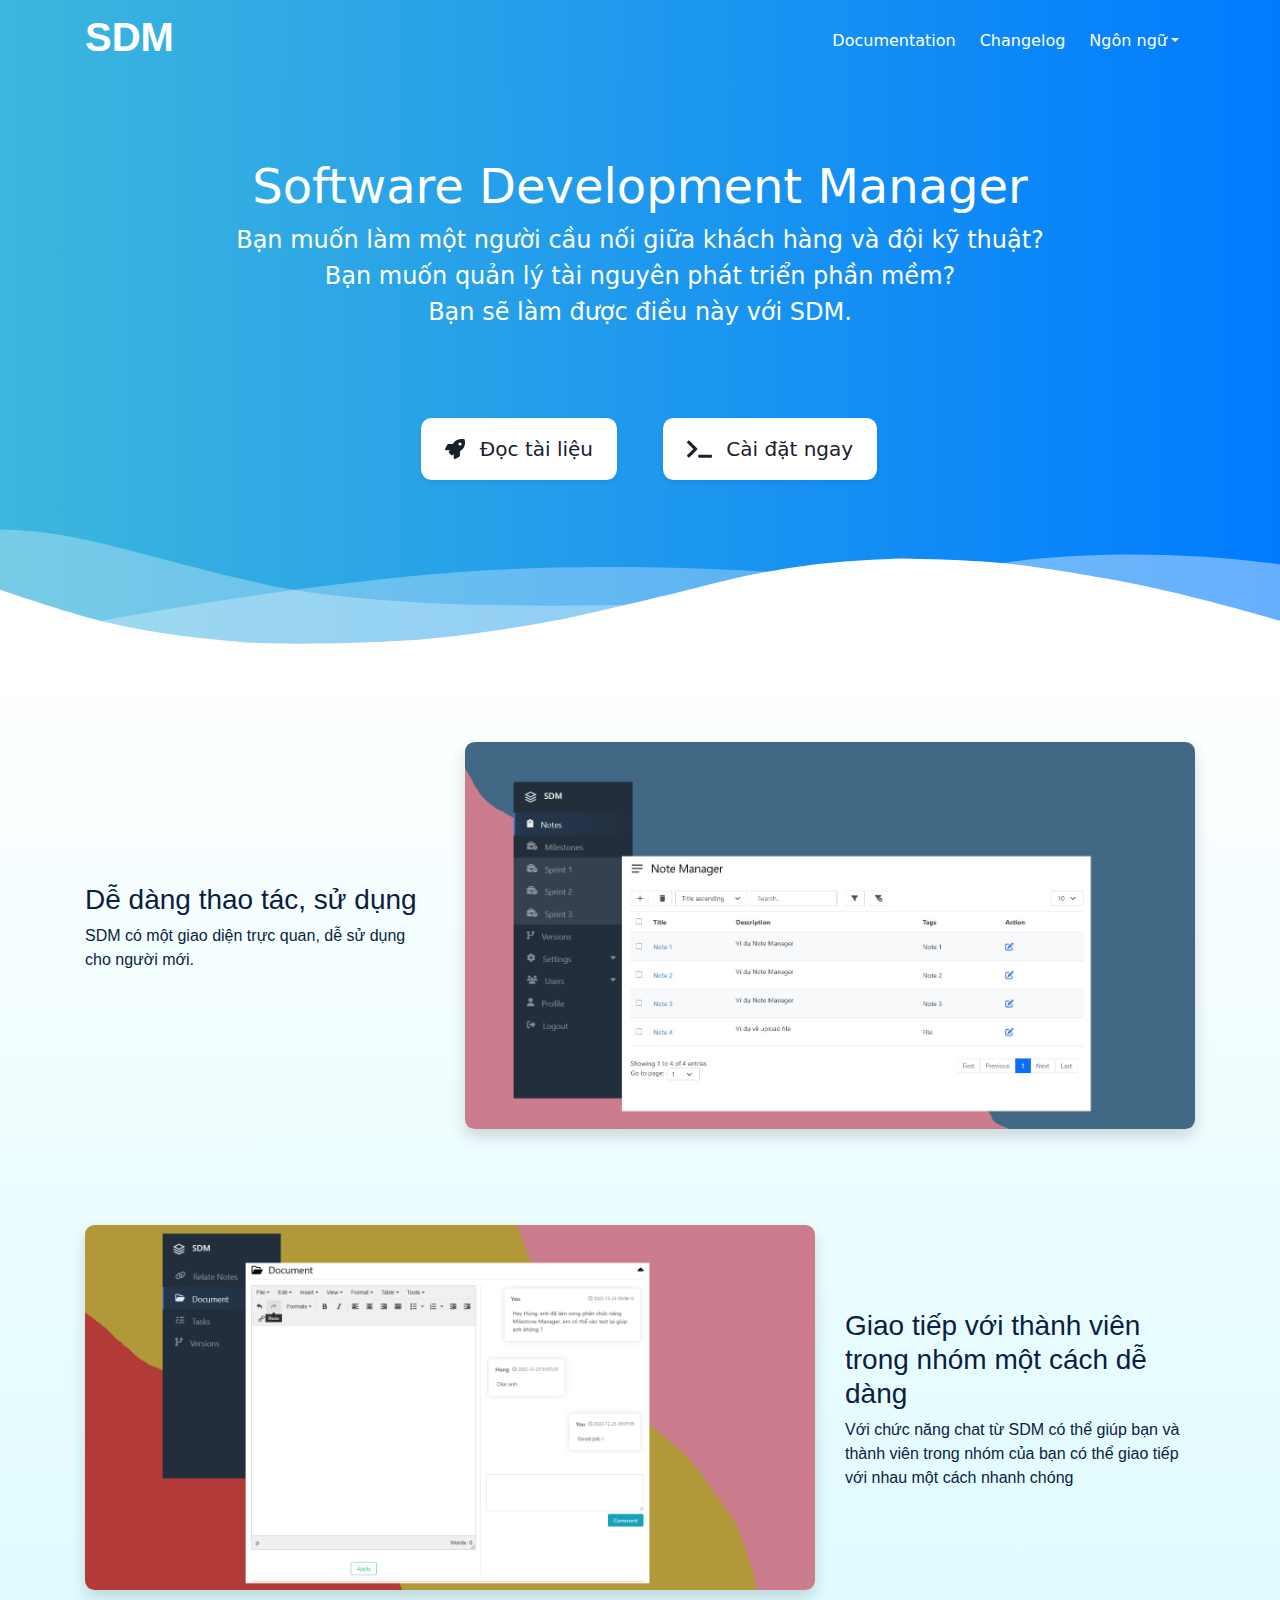
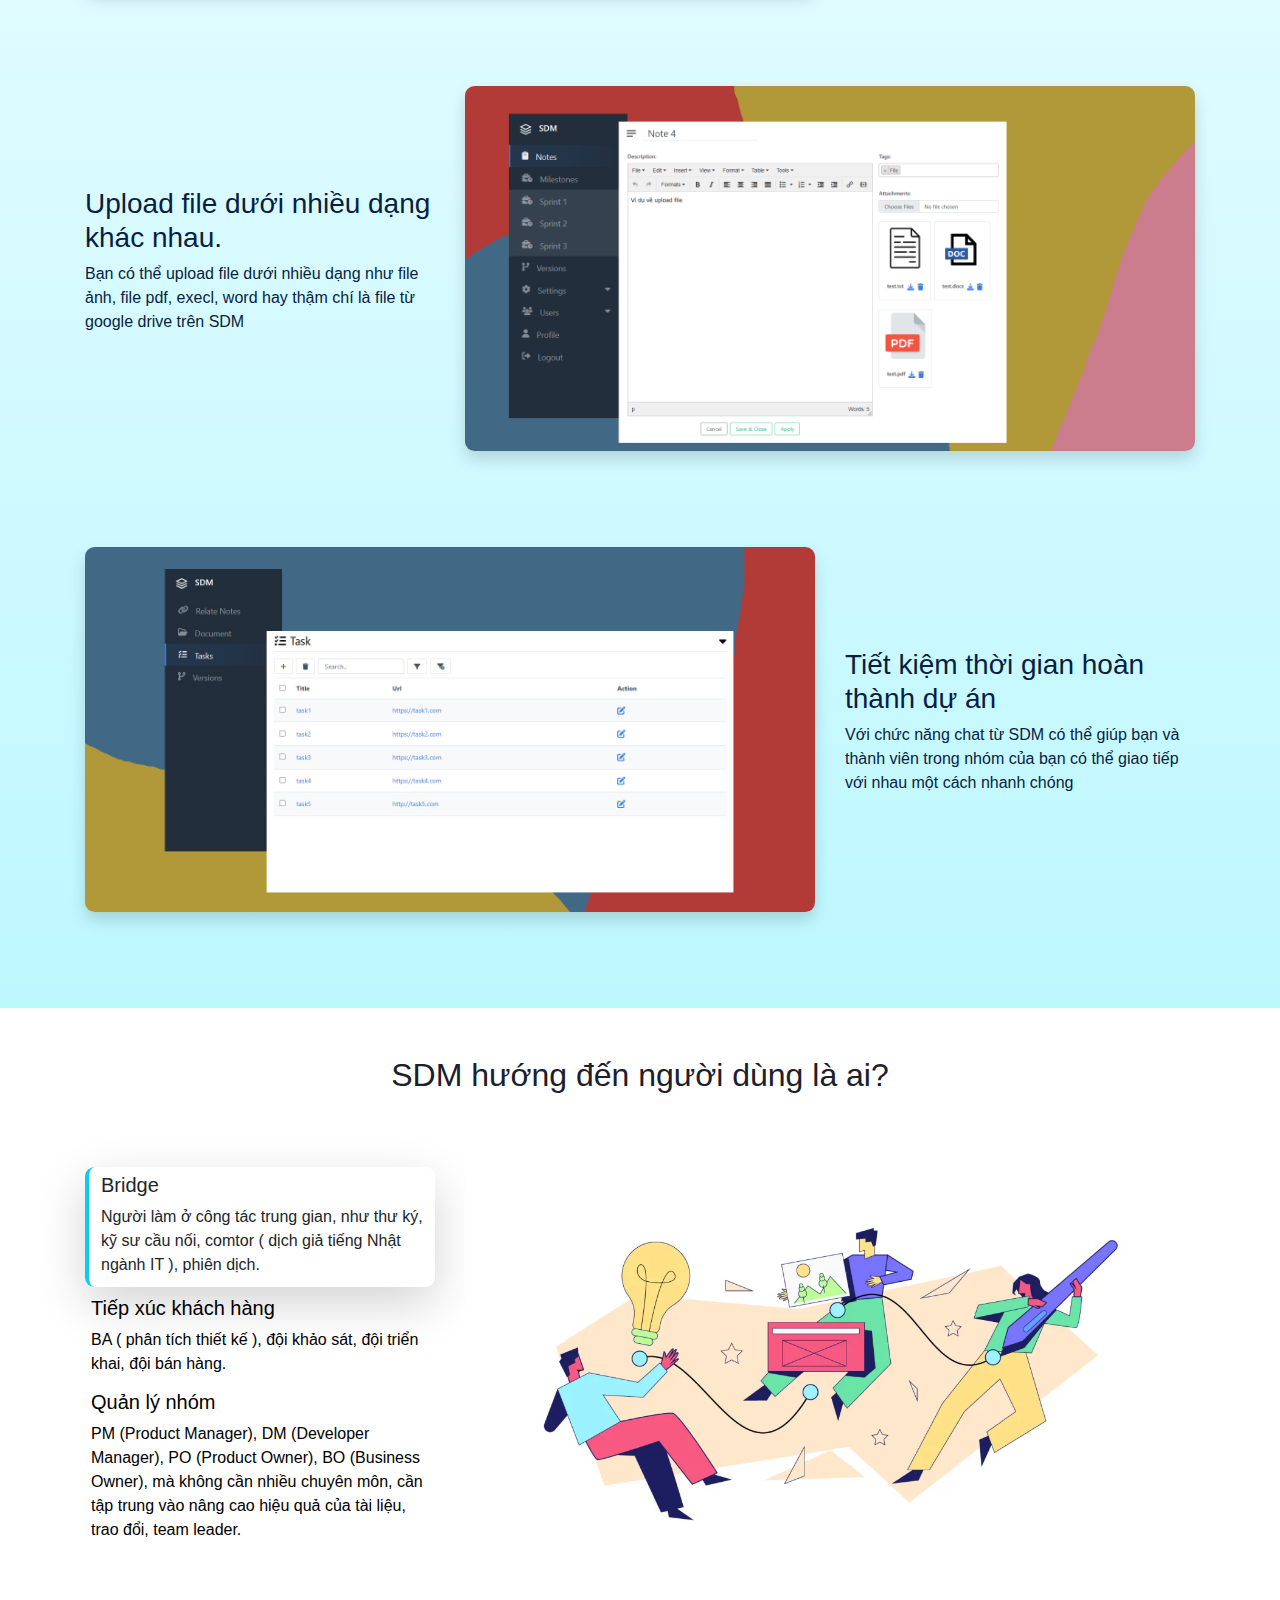
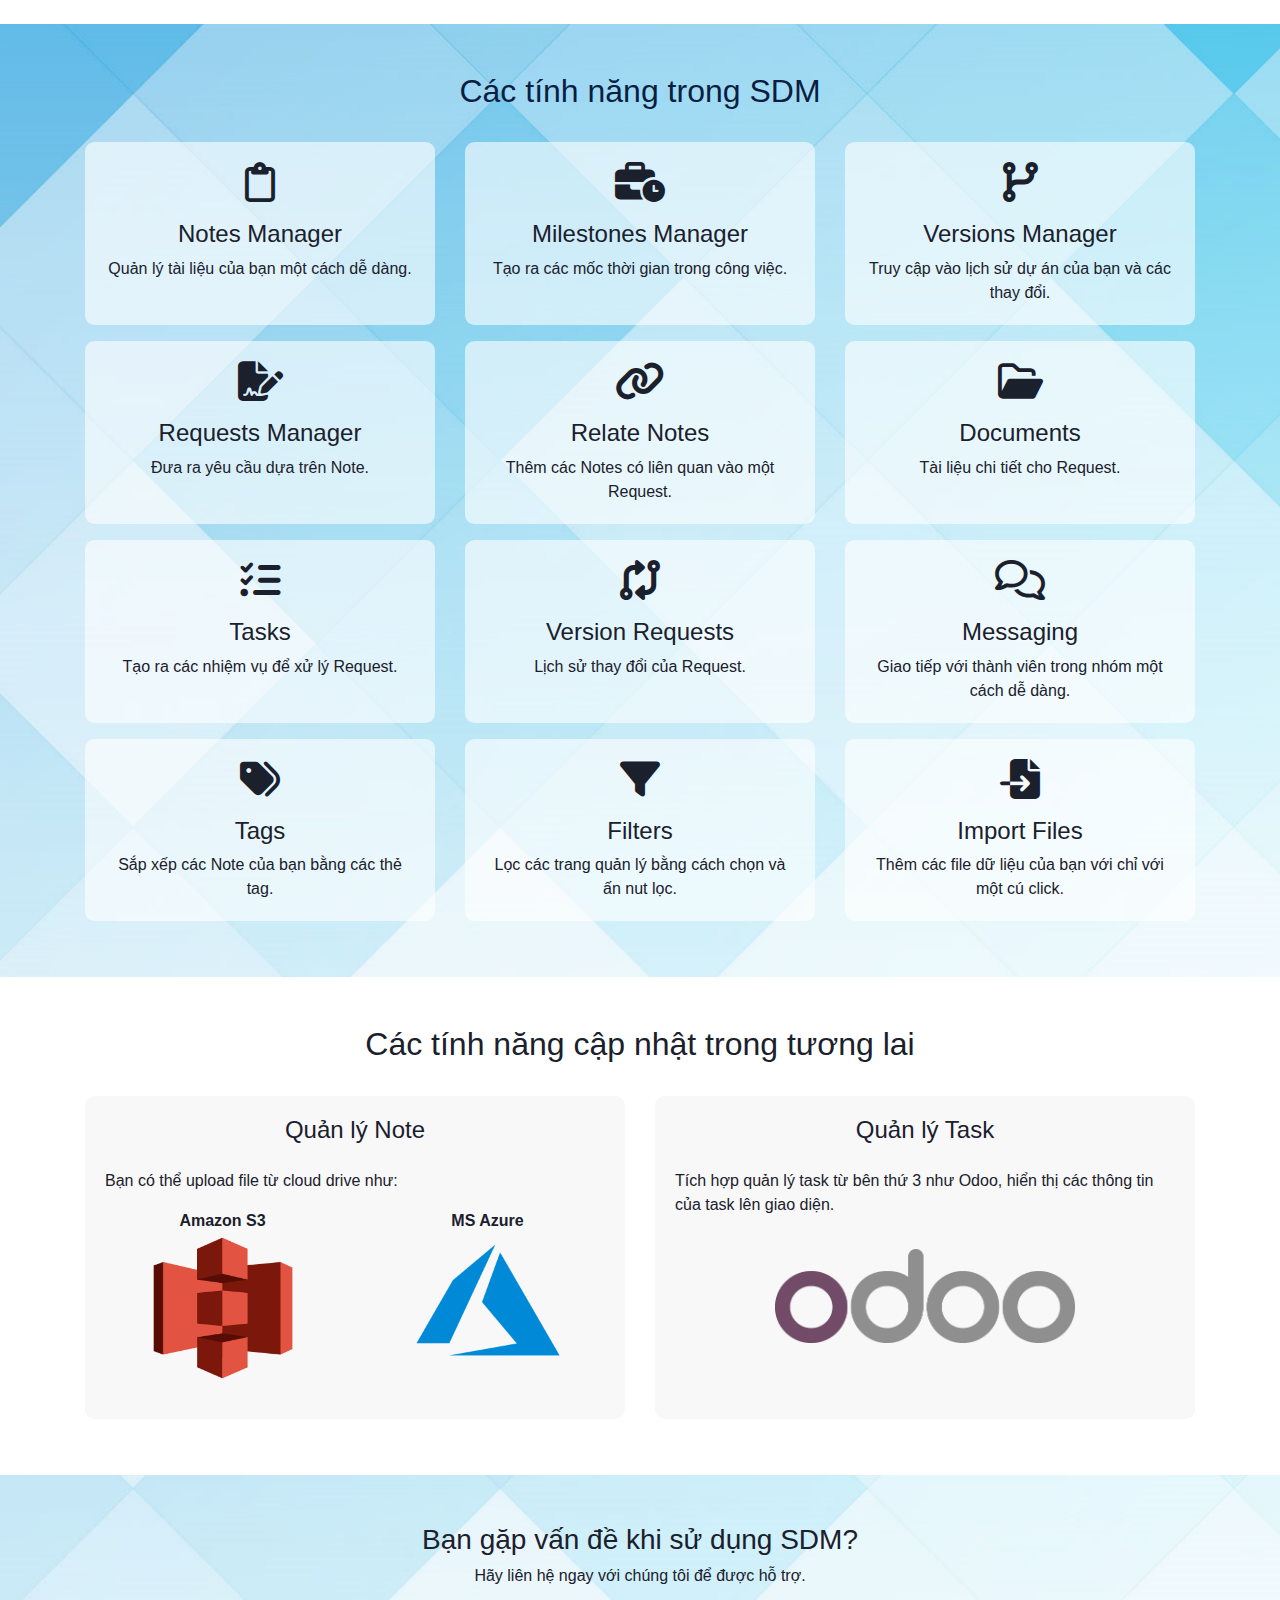
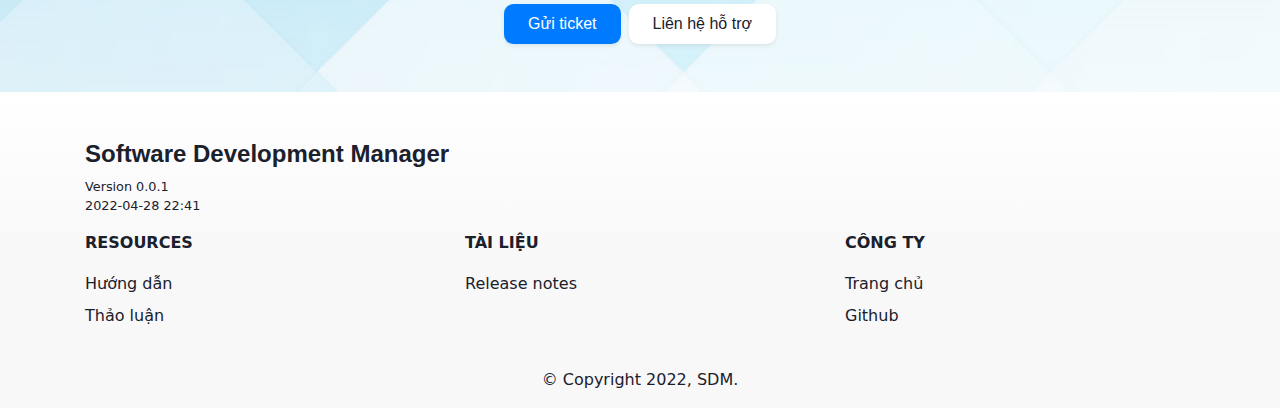
==== content/landing_page.html @ 043d6b1d "fix landing page, add nhóm người dùng" ====
<!DOCTYPE html>
<html lang="en">

<head>
    <meta charset="UTF-8">
    <meta http-equiv="X-UA-Compatible" content="IE=edge">
    <meta name="viewport" content="width=device-width, initial-scale=1.0">
    <title>Software Development Manager</title>
    <script>
        window.base_url = "/";
        document.documentElement.classList.remove('no-js');
    </script>
    <link rel="stylesheet" href="./assets/css/theme-blue.min.css">
    <link rel="stylesheet" href="./assets/css/bootstrap.min.css">
    <link rel="stylesheet" href="./assets/css/fontawesome-free-6.2.1-web/css/all.min.css">
    <link rel="stylesheet" href="./assets/css/style.css">
    <link rel="icon" type="image/x-icon" href="./assets/img/landing_page/icon_site2.png">
</head>

<body class="w-100 h-100 theme-light">
    <div id="app">
        <nav id="navbar1" class="navbar position-fixed fixed-top navbar-expand-lg">
            <div class="container">
                <a href="/" aria-current="page" class="navbar-brand router-link-exact-active router-link-active"
                    aria-label="Home" target="_self">
                    <h1 class="primary-logo"> SDM</h1>
                </a>
                <button aria-label="Menu" type="button" class="btn d-lg-none rounded-full btn-secondary collapsed"
                    aria-expanded="false" aria-controls="nav-collapse" style="overflow-anchor: none">
                    <svg aria-hidden="true" focusable="false" data-prefix="fas" data-icon="bars" role="img"
                        xmlns="http://www.w3.org/2000/svg" viewBox="0 0 448 512"
                        class="when-closed svg-inline--fa fa-bars fa-w-14">
                        <path fill="currentColor"
                            d="M16 132h416c8.837 0 16-7.163 16-16V76c0-8.837-7.163-16-16-16H16C7.163 60 0 67.163 0 76v40c0 8.837 7.163 16 16 16zm0 160h416c8.837 0 16-7.163 16-16v-40c0-8.837-7.163-16-16-16H16c-8.837 0-16 7.163-16 16v40c0 8.837 7.163 16 16 16zm0 160h416c8.837 0 16-7.163 16-16v-40c0-8.837-7.163-16-16-16H16c-8.837 0-16 7.163-16 16v40c0 8.837 7.163 16 16 16z"
                            class=""></path>
                    </svg>
                    <svg aria-hidden="true" focusable="false" data-prefix="fas" data-icon="times" role="img"
                        xmlns="http://www.w3.org/2000/svg" viewBox="0 0 352 512"
                        class="when-opened svg-inline--fa fa-times fa-w-11">
                        <path fill="currentColor"
                            d="M242.72 256l100.07-100.07c12.28-12.28 12.28-32.19 0-44.48l-22.24-22.24c-12.28-12.28-32.19-12.28-44.48 0L176 189.28 75.93 89.21c-12.28-12.28-32.19-12.28-44.48 0L9.21 111.45c-12.28 12.28-12.28 32.19 0 44.48L109.28 256 9.21 356.07c-12.28 12.28-12.28 32.19 0 44.48l22.24 22.24c12.28 12.28 32.2 12.28 44.48 0L176 322.72l100.07 100.07c12.28 12.28 32.2 12.28 44.48 0l22.24-22.24c12.28-12.28 12.28-32.19 0-44.48L242.72 256z"
                            class=""></path>
                    </svg>
                </button>
                <div id="nav-collapse" class="navbar-collapse collapse" style="display: none">
                    <ul class="navbar-nav ml-auto">
                        <li class="nav-item mr-lg-2"><a target="_self" href="' . $node . '"
                                class="nav-link">Documentation</a></li>
                        <li class="nav-item mr-lg-2">
                            <a href="#" target="_self" class="nav-link">
                                Changelog
                            </a>
                        </li>
                        <li class="nav-item b-nav-dropdown dropdown mr-lg-2" id="__BVID__16">
                            <a class="nav-link dropdown-toggle" data-toggle="dropdown" aria-expanded="false"
                                id="__BVID__16__BV_toggle_"><span>Ngôn ngữ</span></a>
                            <div class="dropdown">
                                <div class="dropdown-menu dropdown-menu-right">
                                    <a class="dropdown-item" href="#">Vietnam</a>
                                    <a class="dropdown-item" href="#">English</a>
                                </div>
                            </div>
                        </li>
                    </ul>
                </div>
            </div>
        </nav>
        <div class="wrapper flex-grow-1">
            <div class="home-container">
                <div class="home-wrapper">
                    <div class="text-center container">
                        <div class="home-title">
                            Software Development Manager
                        </div>
                        <div class="home-description">
                            Bạn muốn làm một người cầu nối giữa khách hàng và đội kỹ thuật?
                            <br>
                            Bạn muốn quản lý tài nguyên phát triển phần mềm?
                            <br>
                            Bạn sẽ làm được điều này với SDM.
                        </div>

                        <div class="row home-actions justify-content-center pt-5">
                            <div class="mx-2 col-5 text-end">
                                <a href="#" class="btn px-4 py-3 btn-secondary btn-lg" target="_self"><svg
                                        aria-hidden="true" focusable="false" data-prefix="fas" data-icon="rocket"
                                        role="img" xmlns="http://www.w3.org/2000/svg" viewBox="0 0 512 512"
                                        class="mr-2 svg-inline--fa fa-rocket fa-w-16">
                                        <path fill="currentColor"
                                            d="M505.12019,19.09375c-1.18945-5.53125-6.65819-11-12.207-12.1875C460.716,0,435.507,0,410.40747,0,307.17523,0,245.26909,55.20312,199.05238,128H94.83772c-16.34763.01562-35.55658,11.875-42.88664,26.48438L2.51562,253.29688A28.4,28.4,0,0,0,0,264a24.00867,24.00867,0,0,0,24.00582,24H127.81618l-22.47457,22.46875c-11.36521,11.36133-12.99607,32.25781,0,45.25L156.24582,406.625c11.15623,11.1875,32.15619,13.15625,45.27726,0l22.47457-22.46875V488a24.00867,24.00867,0,0,0,24.00581,24,28.55934,28.55934,0,0,0,10.707-2.51562l98.72834-49.39063c14.62888-7.29687,26.50776-26.5,26.50776-42.85937V312.79688c72.59753-46.3125,128.03493-108.40626,128.03493-211.09376C512.07526,76.5,512.07526,51.29688,505.12019,19.09375ZM384.04033,168A40,40,0,1,1,424.05,128,40.02322,40.02322,0,0,1,384.04033,168Z"
                                            class=""></path>
                                    </svg>
                                    Đọc tài liệu
                                </a>
                            </div>
                            <div class="mx-2 col-5 text-start">
                                <a href="https://github.com/joomaio/sdm" target="_blank"
                                    class="btn px-4 py-3 btn-secondary btn-lg"><svg aria-hidden="true" focusable="false"
                                        data-prefix="fas" data-icon="terminal" role="img"
                                        xmlns="http://www.w3.org/2000/svg" viewBox="0 0 640 512"
                                        class="mr-2 svg-inline--fa fa-terminal fa-w-20">
                                        <path fill="currentColor"
                                            d="M257.981 272.971L63.638 467.314c-9.373 9.373-24.569 9.373-33.941 0L7.029 444.647c-9.357-9.357-9.375-24.522-.04-33.901L161.011 256 6.99 101.255c-9.335-9.379-9.317-24.544.04-33.901l22.667-22.667c9.373-9.373 24.569-9.373 33.941 0L257.981 239.03c9.373 9.372 9.373 24.568 0 33.941zM640 456v-32c0-13.255-10.745-24-24-24H312c-13.255 0-24 10.745-24 24v32c0 13.255 10.745 24 24 24h304c13.255 0 24-10.745 24-24z"
                                            class=""></path>
                                    </svg>
                                    Cài đặt ngay
                                </a>
                            </div>
                        </div>
                    </div>
                </div>
                <div class="position-relative">
                    <svg viewBox="0 0 1428 174" xmlns="http://www.w3.org/2000/svg" class="home-waves">
                        <g fill="0">
                            <path
                                d="M-2 44c90.728.928 147.91 27.188 291.91 59.912 95.998 21.816 251.69 29.423 467.09 22.821-289.66 73.522-542.66 70.935-759-7.76"
                                opacity=".3"></path>
                            <path
                                d="M98 148.71c177.41-32.474 326.15-52.184 446.2-59.13 120.06-6.946 264.32-3.78 432.8 9.495-47.93 1.049-168.7 19.771-362.3 56.17-193.6 36.397-365.84 34.218-516.7-6.535z"
                                opacity=".3"></path>
                            <path
                                d="M1044 95.652c84.83-22.323 233.08-34.044 393-11.486V164c-167.83-42.056-298.83-64.839-393-68.348z"
                                opacity=".4"></path>
                            <path
                                d="M-3.543 110.035c56.629 19.163 97.751 31.774 123.36 37.83 57.632 13.63 110.47 18.425 148.21 21.594 39.322 3.3 124.6 2.342 188.99-1.796 25.735-1.653 57.702-5.291 95.901-10.911 38.821-6.156 65.446-10.744 79.873-13.761 27.114-5.667 75.702-17.488 90.806-20.863 52.865-11.811 91.234-23.596 128.72-30.224 66.365-11.735 99.352-13.382 154.86-15.472 49.52 1.045 86.205 2.697 110.05 4.955 40.467 3.832 87.385 12.434 114.16 16.917 50.455 8.444 118.95 25.128 205.49 50.05l.305 31.998-1440.1-.321-.664-69.996z">
                            </path>
                        </g>
                    </svg>
                </div>
                <div class="home-features" style="font-family: 'Segoe UI', Tahoma, Geneva, Verdana, sans-serif;">
                    <div style="background: linear-gradient(0deg, rgb(120, 239, 255), rgb(255, 255, 255)) 0% 0% / auto repeat scroll padding-box border-box rgb(68, 95, 130);
                            background-blend-mode: normal;
                            color: rgb(9, 30, 66);">
                        <div class="container pt-5">
                            <div class="row pt-5">
                                <div class="d-flex justify-content-center col-lg-8 order-lg-2">
                                    <div class="">
                                        <img alt="Tập chung nhân lực" src="./assets/img/landing_page/note_manager1.JPG"
                                            class="rounded shadow img-fluid" />
                                    </div>
                                </div>
                                <div
                                    class="d-flex flex-column justify-content-center text-center text-lg-right mt-3 mt-lg-0 col-lg-4 order-lg-1">
                                    <div class="text-start">
                                        <h3>Dễ dàng thao tác, sử dụng</h3>
                                        <p>
                                            SDM có một giao diện trực quan, dễ sử dụng cho người mới.
                                        </p>
                                    </div>
                                </div>
                            </div>
                            <div class="pt-5">
                                <div class="row py-5">
                                    <div class="d-flex justify-content-center col-lg-8">
                                        <div class="">
                                            <img alt="Giao tiếp với team" src="./assets/img/landing_page/chat1.JPG.png"
                                                class="rounded shadow img-fluid" />
                                        </div>
                                    </div>
                                    <div
                                        class="d-flex flex-column justify-content-center text-center text-lg-left mt-3 mt-lg-0 col-lg-4">
                                        <div class="text-start">
                                            <h3>Giao tiếp với thành viên trong nhóm một cách dễ dàng</h3>
                                            <p>
                                                Với chức năng chat từ SDM có thể giúp bạn và thành viên trong nhóm của
                                                bạn có thể giao tiếp với nhau một cách nhanh chóng
                                            </p>
                                        </div>
                                    </div>
                                </div>
                            </div>
                            <div class="">
                                <div class="row pt-5">
                                    <div
                                        class="d-flex justify-content-center justify-content-lg-start col-lg-8 order-lg-2">
                                        <div class="">
                                            <img alt="Upload file dưới nhiều dạng"
                                                src="./assets/img/landing_page/upload_file1.JPG"
                                                class="rounded shadow img-fluid" />
                                        </div>
                                    </div>
                                    <div
                                        class="d-flex flex-column justify-content-center text-center text-lg-right mt-3 mt-lg-0 col-lg-4 order-lg-1">
                                        <div class="text-start">
                                            <h3>Upload file dưới nhiều dạng khác nhau.</h3>
                                            <p>
                                                Bạn có thể upload file dưới nhiều dạng như file ảnh, file pdf, execl,
                                                word hay thậm chí là file từ google drive trên SDM
                                            </p>
                                        </div>
                                    </div>
                                </div>
                            </div>
                            <div class="py-5">
                                <div class="row py-5">
                                    <div class="d-flex justify-content-center col-lg-8">
                                        <div class="">
                                            <img alt="Giao tiếp với team" src="./assets/img/landing_page/task1.JPG"
                                                class="rounded shadow img-fluid" />
                                        </div>
                                    </div>
                                    <div
                                        class="d-flex flex-column justify-content-center text-center text-lg-left mt-3 mt-lg-0 col-lg-4">
                                        <div class="text-start">
                                            <h3>Tiết kiệm thời gian hoàn thành dự án</h3>
                                            <p>
                                                Với chức năng chat từ SDM có thể giúp bạn và thành viên trong nhóm của
                                                bạn có thể giao tiếp với nhau một cách nhanh chóng
                                            </p>
                                        </div>
                                    </div>
                                </div>
                            </div>
                        </div>
                        <div class="home-features">
                            <div class="container">
                                <h2 class="pt-5 text-center m-0 pb-5">
                                    SDM hướng đến người dùng là ai?
                                </h2>
                                <div class="row pt-3 pb-5">
                                    <div class="col-4 text-start">
                                        <div class="pt-2">
                                            <button
                                                class="border-0 bg-transparent text-start content-itinerary__buttons active"
                                                id="user_bridge">
                                                <h5>Bridge</h5>
                                                <p class="mb-1">Người làm ở công tác trung gian, như thư ký, kỹ sư cầu
                                                    nối, comtor (
                                                    dịch giả tiếng Nhật ngành IT ), phiên dịch.</p>
                                            </button>
                                        </div>
                                        <div class="pt-2">
                                            <button
                                                class="border-0 bg-transparent text-start content-itinerary__buttons"
                                                id="user_ba">
                                                <h5>Tiếp xúc khách hàng</h5>
                                                <p class="mb-1">BA ( phân tích thiết kế ), đội khảo sát, đội triển khai,
                                                    đội bán
                                                    hàng.</p>
                                            </button>
                                        </div>
                                        <div class="pt-2">
                                            <button
                                                class="border-0 bg-transparent text-start content-itinerary__buttons"
                                                id="user_po">
                                                <h5>Quản lý nhóm</h5>
                                                <p class="mb-1">PM (Product Manager), DM (Developer Manager), PO (Product Owner), BO
                                                    (Business Owner), mà
                                                    không cần nhiều chuyên môn, cần tập trung vào nâng cao hiệu quả của
                                                    tài liệu, trao đổi, team leader.</p>
                                            </button>
                                        </div>
                                    </div>
                                    <div class="col-8">
                                        <div id="pic">
                                            <img src="./assets/img/landing_page/bridge_man.png" alt=""
                                                class="img-fluid">
                                        </div>
                                    </div>
                                </div>

                            </div>
                        </div>

                        <div class=""
                            style="background-image:url(./assets/img/landing_page/bg_function2.jpg) !important;">
                            <div class="container">
                                <h2 class="pt-5 text-center">
                                    Các tính năng trong SDM
                                </h2>
                                <div class="row pt-3 pb-5">
                                    <div class="my-2 col-4">
                                        <div class="card h-100"
                                            style="background-color: rgba(255, 255, 255, 0.6) !important;">
                                            <div class="card-body text-center">
                                                <i class="fa-regular fa-clipboard fs-1"></i>
                                                <h4 class="card-title mt-3 mb-2">
                                                    Notes Manager
                                                </h4>
                                                <p class="card-text">
                                                    Quản lý tài liệu của bạn một cách dễ dàng.
                                                </p>
                                            </div>
                                        </div>
                                    </div>
                                    <div class="my-2 col-4">
                                        <div class="card h-100"
                                            style="background-color: rgba(255, 255, 255, 0.6) !important;">
                                            <div class="card-body text-center">
                                                <i class="fa-solid fa-business-time fs-1"></i>
                                                <h4 class="card-title mt-3 mb-2">
                                                    Milestones Manager
                                                </h4>
                                                <p class="card-text">
                                                    Tạo ra các mốc thời gian trong công việc.
                                                </p>
                                            </div>
                                        </div>
                                    </div>
                                    <div class="my-2 col-4">
                                        <div class="card h-100"
                                            style="background-color: rgba(255, 255, 255, 0.6) !important;">
                                            <div class="card-body text-center">
                                                <i class="fa-solid fa-code-branch fs-1"></i>
                                                <h4 class="card-title mt-3 mb-2">
                                                    Versions Manager
                                                </h4>
                                                <p class="card-text">
                                                    Truy cập vào lịch sử dự án của bạn và các thay đổi.
                                                </p>
                                            </div>
                                        </div>
                                    </div>
                                    <div class="my-2 col-4">
                                        <div class="card h-100"
                                            style="background-color: rgba(255, 255, 255, 0.6) !important;">
                                            <div class="card-body text-center">
                                                <i class="fa-solid fa-file-signature fs-1"></i>
                                                <h4 class="card-title mt-3 mb-2">
                                                    Requests Manager
                                                </h4>
                                                <p class="card-text">
                                                    Đưa ra yêu cầu dựa trên Note.
                                                </p>
                                            </div>
                                        </div>
                                    </div>
                                    <div class="my-2 col-4">
                                        <div class="card h-100"
                                            style="background-color: rgba(255, 255, 255, 0.6) !important;">
                                            <div class="card-body text-center">
                                                <i class="fa-solid fa-link fs-1"></i>
                                                <h4 class="card-title mt-3 mb-2">
                                                    Relate Notes
                                                </h4>
                                                <p class="card-text">
                                                    Thêm các Notes có liên quan vào một Request.
                                                </p>
                                            </div>
                                        </div>
                                    </div>
                                    <div class="my-2 col-4">
                                        <div class="card h-100"
                                            style="background-color: rgba(255, 255, 255, 0.6) !important;">
                                            <div class="card-body text-center">
                                                <i class="fa-regular fa-folder-open fs-1"></i>
                                                <h4 class="card-title mt-3 mb-2">
                                                    Documents
                                                </h4>
                                                <p class="card-text">
                                                    Tài liệu chi tiết cho Request.
                                                </p>
                                            </div>
                                        </div>
                                    </div>
                                    <div class="my-2 col-4">
                                        <div class="card h-100"
                                            style="background-color: rgba(255, 255, 255, 0.6) !important;">
                                            <div class="card-body text-center">
                                                <i class="fa-solid fa-list-check fs-1"></i>
                                                <h4 class="card-title mt-3 mb-2">
                                                    Tasks
                                                </h4>
                                                <p class="card-text">
                                                    Tạo ra các nhiệm vụ để xử lý Request.
                                                </p>
                                            </div>
                                        </div>
                                    </div>
                                    <div class="my-2 col-4">
                                        <div class="card h-100"
                                            style="background-color: rgba(255, 255, 255, 0.6) !important;">
                                            <div class="card-body text-center">
                                                <i class="fa-solid fa-code-compare fs-1"></i>
                                                <h4 class="card-title mt-3 mb-2">
                                                    Version Requests
                                                </h4>
                                                <p class="card-text">
                                                    Lịch sử thay đổi của Request.
                                                </p>
                                            </div>
                                        </div>
                                    </div>
                                    <div class="my-2 col-4">
                                        <div class="card h-100"
                                            style="background-color: rgba(255, 255, 255, 0.6) !important;">
                                            <div class="card-body text-center">
                                                <i class="fa-regular fa-comments fs-1"></i>
                                                <h4 class="card-title mt-3 mb-2">
                                                    Messaging
                                                </h4>
                                                <p class="card-text">
                                                    Giao tiếp với thành viên trong nhóm một cách dễ dàng.
                                                </p>
                                            </div>
                                        </div>
                                    </div>
                                    <div class="my-2 col-4">
                                        <div class="card h-100"
                                            style="background-color: rgba(255, 255, 255, 0.6) !important;">
                                            <div class="card-body text-center">
                                                <i class="fa-solid fa-tags fs-1"></i>
                                                <h4 class="card-title mt-3 mb-2">
                                                    Tags
                                                </h4>
                                                <p class="card-text">
                                                    Sắp xếp các Note của bạn bằng các thẻ tag.
                                                </p>
                                            </div>
                                        </div>
                                    </div>
                                    <div class="my-2 col-4">
                                        <div class="card h-100"
                                            style="background-color: rgba(255, 255, 255, 0.6) !important;">
                                            <div class="card-body text-center">
                                                <i class="fa-solid fa-filter fs-1"></i>
                                                <h4 class="card-title mt-3 mb-2">
                                                    Filters
                                                </h4>
                                                <p class="card-text">
                                                    Lọc các trang quản lý bằng cách chọn và ấn nut lọc.
                                                </p>
                                            </div>
                                        </div>
                                    </div>
                                    <div class="my-2 col-4">
                                        <div class="card h-100"
                                            style="background-color: rgba(255, 255, 255, 0.6) !important;">
                                            <div class="card-body text-center">
                                                <i class="fa-solid fa-file-import fs-1"></i>
                                                <h4 class="card-title mt-3 mb-2">
                                                    Import Files
                                                </h4>
                                                <p class="card-text">
                                                    Thêm các file dữ liệu của bạn với chỉ với một cú click.
                                                </p>
                                            </div>
                                        </div>
                                    </div>
                                </div>
                            </div>
                        </div>
                        <div class="home-features">
                            <div class="container">
                                <h2 class="pt-5 text-center">
                                    Các tính năng cập nhật trong tương lai
                                </h2>
                                <div class="row pt-3 pb-5">
                                    <div class="my-2 col-6">
                                        <div class="card h-100">
                                            <div class="card-body">
                                                <h4 class="card-title mb-4 text-center">
                                                    Quản lý Note
                                                </h4>
                                                <p class="card-text">
                                                    Bạn có thể upload file từ cloud drive như:
                                                <div class="row">
                                                    <div class="col-6 text-center">
                                                        <strong>Amazon S3</strong>
                                                        <img src="./assets/img/landing_page/amazon_s3_1.png"
                                                            style="width: 150px; height: 150px;" alt=""
                                                            class="img-fluid">
                                                    </div>
                                                    <div class="col-6 text-center">
                                                        <strong>MS Azure</strong>
                                                        <img src="./assets/img/landing_page/ms_azure2.png"
                                                            style="width: 150px; height: 150px;" alt=""
                                                            class="img-fluid d-block mx-auto">
                                                    </div>
                                                </div>
                                                </p>
                                            </div>
                                        </div>
                                    </div>
                                    <div class="my-2 col-6">
                                        <div class="card h-100">
                                            <div class="card-body">
                                                <h4 class="card-title mb-4 text-center">
                                                    Quản lý Task
                                                </h4>
                                                <p class="card-text pb-3">
                                                    Tích hợp quản lý task từ bên thứ 3 như Odoo, hiển thị các thông tin
                                                    của task lên giao diện.
                                                </p>
                                                <img src="./assets/img/landing_page/odo1.png" style="width: 60%;" alt=""
                                                    class="img-fluid d-block mx-auto">
                                            </div>
                                        </div>
                                    </div>
                                </div>
                            </div>
                        </div>
                    </div>
                    <div class="" style="background-image: url(./assets/img/landing_page/bg_help.jpg);">
                        <div class="container">
                            <div class="container">
                                <div class="row py-5">
                                    <div class="text-center col">
                                        <h3>Bạn gặp vấn đề khi sử dụng SDM?</h3>
                                        <p>
                                            Hãy liên hệ ngay với chúng tôi để được hỗ trợ.
                                        </p>
                                        <div
                                            class="d-flex flex-column flex-lg-row justify-content-center align-items-center">
                                            <a href="#" class="btn mr-lg-1 py-2 px-4 btn-primary" target="_self">
                                                Gửi ticket
                                            </a>
                                            <a href="https://github.com/joomaio/sdm/issues" type="button"
                                                class="btn mt-2 mt-lg-0 ml-lg-1 py-2 px-4 btn-secondary"
                                                target="_blank">
                                                Liên hệ hỗ trợ
                                            </a>
                                        </div>
                                    </div>
                                </div>
                            </div>
                        </div>
                    </div>
                    <div class="modal fade" id="exampleModal" tabindex="-1" aria-labelledby="exampleModalLabel"
                        aria-hidden="true">
                        <div class="modal-dialog  modal-dialog-centered">
                            <div class="modal-content">
                                <div class="modal-header">
                                    <h1 class="modal-title fs-5" id="exampleModalLabel">Liên hệ</h1>
                                    <button type="button" class="btn-close" data-bs-dismiss="modal"
                                        aria-label="Close"></button>
                                </div>
                                <div class="modal-body">
                                    <form>
                                        <div class="mb-3">
                                            <label for="recipient-name" class="col-form-label">Họ Tên:</label>
                                            <input type="text" class="form-control" id="recipient-name">
                                        </div>
                                        <div class="mb-3">
                                            <label for="recipient-name" class="col-form-label">Số điện thoại:</label>
                                            <input type="text" class="form-control" id="recipient-name">
                                        </div>
                                        <div class="mb-3">
                                            <label for="recipient-name" class="col-form-label">Email:</label>
                                            <input type="text" class="form-control" id="recipient-name">
                                        </div>
                                        <div class="mb-3">
                                            <label for="recipient-name" class="col-form-label">Công ty:</label>
                                            <input type="text" class="form-control" id="recipient-name">
                                        </div>
                                        <div class="mb-3">
                                            <label for="message-text" class="col-form-label">Tin nhắn:</label>
                                            <textarea class="form-control" id="message-text"></textarea>
                                        </div>
                                    </form>
                                </div>
                                <div class="modal-footer">
                                    <button type="button" class="btn btn-secondary"
                                        style="background-color: #f2f2f2 !important"
                                        data-bs-dismiss="modal">Đóng</button>
                                    <button type="button" class="btn btn-primary">Gửi liên hệ</button>
                                </div>
                            </div>
                        </div>
                    </div>
                </div>
            </div>
            <footer class="pt-5 pb-3">
                <div class="container">
                    <a class="footer-logo" href="#">
                        <h4>Software Development Manager</h4>
                    </a>
                    <p class="small">
                        Version 0.0.1
                        <br />
                        2022-04-28 22:41
                    </p>
                    <div class="row">
                        <div class="col-md-4 col-6">
                            <p class="text-uppercase font-weight-bold">
                                Resources
                            </p>
                            <ul>
                                <li class="mt-2">
                                    <a href="https://github.com/joomaio/sdm/wiki" rel="noopener" target="_blank"
                                        class="btn p-0 border-0 text-left btn-link">
                                        Hướng dẫn
                                    </a>
                                </li>
                                <li class="mt-2">
                                    <a href="#" rel="noopener" target="_blank"
                                        class="btn p-0 border-0 text-left btn-link">
                                        Thảo luận
                                    </a>
                                </li>
                            </ul>
                        </div>
                        <div class="col-md-4 col-6">
                            <p class="text-uppercase font-weight-bold">
                                Tài liệu
                            </p>
                            <ul>
                                <li class="mt-2">
                                    <a href="https://github.com/joomaio/sdm/releases" rel="noopener" target="_blank"
                                        class="btn p-0 border-0 text-left btn-link">
                                        Release notes
                                    </a>
                                </li>
                            </ul>
                        </div>
                        <div class="col-md-4 col-6">
                            <p class="text-uppercase font-weight-bold">
                                Công ty
                            </p>
                            <ul>
                                <li class="mt-2">
                                    <a href="#" class="btn p-0 border-0 text-left btn-link" target="_self">
                                        Trang chủ
                                    </a>
                                </li>
                                <li class="mt-2">
                                    <a href="https://github.com/joomaio/sdm" target="_blank"
                                        class="btn p-0 border-0 text-left btn-link" target="_self">
                                        Github
                                    </a>
                                </li>
                            </ul>
                        </div>
                    </div>
                </div>
                <div class="copyright mt-4" style="text-align: center">
                    &copy; Copyright 2022, SDM.
                </div>
            </footer>
        </div>
        <script src="./assets/js/daux.min.js"></script>
        <script src="./assets/js/jquery.slim.min.js"></script>
        <script src="./assets/js/popper.min.js"></script>
        <script src="./assets/js/bootstrap.min.js"></script>
        <script src="./assets/js/bootstrap.bundle.min.js"></script>
        <script>


            function image(src, width, height, alt) {
                let div = document.querySelector("#pic");
                let img = div.querySelector("img");

                if (img == null) {
                    //if not exists,create it and append, otherwise it'll re-use existing one
                    img = document.createElement("img");
                    div.appendChild(img);
                }

                img.src = src;
                img.alt = alt;
            }
            $("#user_bridge").on("click", function () {
                var src = "./assets/img/landing_page/bridge_man.png";
                image("./assets/img/landing_page/bridge_man.png", "user_bridge");
            });

            $("#user_ba").on("click", function () {
                var src = "./assets/img/landing_page/ba.jpg";
                image("./assets/img/landing_page/ba.jpg", "user_ba");
            });
            $("#user_po").on("click", function () {
                var src = "./assets/img/landing_page/po1.png";
                image("./assets/img/landing_page/po1.png", "user_po");
            });

            document.addEventListener('DOMContentLoaded', () => {
                clas = 'btn text-left shadow-lg bg-body rounded border-start border-info border-4';
                let myBtns = document.querySelectorAll('.content-itinerary__buttons');
                myBtns.forEach(function (btn) {

                    btn.addEventListener('click', () => {
                        myBtns.forEach(b => b.classList.remove('active'));
                        btn.classList.add('active');
                    });

                });

            });
        </script>
</body>

</html>
---- content/assets/css/theme-blue.min.css ----
html{-ms-text-size-adjust:100%;-webkit-text-size-adjust:100%;font-family:sans-serif}body{margin:0}article,aside,details,figcaption,figure,footer,header,main,menu,nav,section,summary{display:block}audio,canvas,progress,video{display:inline-block}audio:not([controls]){height:0;display:none}progress{vertical-align:baseline}template,[hidden]{display:none}a{-webkit-text-decoration-skip:objects;background-color:#0000}a:active,a:hover{outline-width:0}abbr[title]{border-bottom:0;-webkit-text-decoration:underline dotted;text-decoration:underline dotted}b,strong{font-weight:inherit;font-weight:bolder}dfn{font-style:italic}h1{margin:.67em 0;font-size:2em}mark{color:#000;background-color:#ff0}small{font-size:80%}sub,sup{vertical-align:baseline;font-size:75%;line-height:0;position:relative}sub{bottom:-.25em}sup{top:-.5em}img{border-style:none}svg:not(:root){overflow:hidden}code,kbd,pre,samp{font-family:monospace,monospace;font-size:1em}figure{margin:1em 40px}hr{box-sizing:content-box;height:0;overflow:visible}button,input,select,textarea{font:inherit;margin:0}optgroup{font-weight:700}button,input{overflow:visible}button,select{text-transform:none}button,html [type=button],[type=reset],[type=submit]{-webkit-appearance:button}button::-moz-focus-inner,[type=button]::-moz-focus-inner,[type=reset]::-moz-focus-inner,[type=submit]::-moz-focus-inner{border-style:none;padding:0}button:-moz-focusring,[type=button]:-moz-focusring,[type=reset]:-moz-focusring,[type=submit]:-moz-focusring{outline:1px dotted ButtonText}fieldset{border:1px solid silver;margin:0 2px;padding:.35em .625em .75em}legend{box-sizing:border-box;color:inherit;max-width:100%;white-space:normal;padding:0;display:table}textarea{overflow:auto}[type=checkbox],[type=radio]{box-sizing:border-box;padding:0}[type=number]::-webkit-inner-spin-button,[type=number]::-webkit-outer-spin-button{height:auto}[type=search]{-webkit-appearance:textfield;outline-offset:-2px}[type=search]::-webkit-search-cancel-button,[type=search]::-webkit-search-decoration{-webkit-appearance:none}::-webkit-input-placeholder{color:inherit;opacity:.54}::-webkit-file-upload-button{-webkit-appearance:button;font:inherit}:root{--font-family-text:-apple-system,".SFNSText-Regular","San Francisco","Roboto","Segoe UI","Helvetica Neue","Lucida Grande",Arial,sans-serif;--font-family-monospace:Monaco,Menlo,Consolas,"Lucida Console","Courier New",monospace;--font-family-heading:"Roboto Slab",var(--font-family-text)}@font-face{font-family:Roboto Slab;font-style:normal;font-weight:300;font-display:fallback;src:url(../fonts/robotoslab-light.eot);src:url(../fonts/robotoslab-light.eot?#iefix)format("embedded-opentype"),url(../fonts/robotoslab-light.woff2)format("woff2"),url(../fonts/robotoslab-light.woff)format("woff"),url(../fonts/robotoslab-light.ttf)format("truetype"),url(../fonts/robotoslab-light.svg#roboto_slablight)format("svg");unicode-range:U+??,U+131,U+152-153,U+2C6,U+2DA,U+2DC,U+2000-206F,U+2074,U+20AC,U+2212,U+2215}@font-face{font-family:Roboto Slab;font-style:normal;font-weight:400;font-display:fallback;src:url(../fonts/robotoslab-regular.eot);src:url(../fonts/robotoslab-regular.eot?#iefix)format("embedded-opentype"),url(../fonts/robotoslab-regular.woff2)format("woff2"),url(../fonts/robotoslab-regular.woff)format("woff"),url(../fonts/robotoslab-regular.ttf)format("truetype"),url(../fonts/robotoslab-regular.svg#roboto_slabregular)format("svg");unicode-range:U+??,U+131,U+152-153,U+2C6,U+2DA,U+2DC,U+2000-206F,U+2074,U+20AC,U+2212,U+2215}@font-face{font-family:Roboto Slab;font-style:normal;font-weight:700;font-display:fallback;src:url(../fonts/robotoslab-bold.eot);src:url(../fonts/robotoslab-bold.eot?#iefix)format("embedded-opentype"),url(../fonts/robotoslab-bold.woff2)format("woff2"),url(../fonts/robotoslab-bold.woff)format("woff"),url(../fonts/robotoslab-bold.ttf)format("truetype"),url(../fonts/robotoslab-bold.svg#roboto_slabbold)format("svg");unicode-range:U+??,U+131,U+152-153,U+2C6,U+2DA,U+2DC,U+2000-206F,U+2074,U+20AC,U+2212,U+2215}:root{--gray:#7a8288;--dark-gray:#494e52;--darker-gray:#313436;--darkest-gray:#181a1b;--light-gray:#bdc1c4;--lighter-gray:#d7dadb;--lightest-gray:#f2f3f3;--type-size-1:2.441rem;--type-size-2:1.953rem;--type-size-3:1.563rem;--type-size-4:1.25rem;--type-size-5:1rem;--type-size-6:.75rem;--color-primary:#82becd;--color-secondary:#3f4657;--color-text:#222;--link-color:var(--color-primary);--brand-color:var(--color-primary);--brand-background:var(--color-secondary);--body-background:#fff;--sidebar-border-color:#e7e7e9;--sidebar-background:#f7f7f7;--sidebar-link-color:var(--color-secondary);--sidebar-link-active-background:#c5c5cb;--sidebar-link-hover-background:var(--sidebar-link-active-background);--sidebar-link-arrow-color:var(--color-secondary);--sidebar-link-secondary-color:var(--color-text);--checkbox-background:var(--lighter-gray);--checkbox-hover-background:#ccc;--checkbox-checked-background:var(--color-secondary);--checkbox-checked-hover-background:var(--color-primary);--checkbox-tick-color:#fff;--checkbox-disabled-background:var(--light-gray);--checkbox-disabled-tick-color:var(--gray);--search-field-color:#555;--search-field-border-color:var(--lighter-gray);--search-field-background:#fff;--search-field-hover-border-color:var(--color-primary);--sidebar-collapsible--hamburger-color:var(--color-primary);--sidebar-collapsible--hamburger-hover-color:var(--color-secondary);--sidebar-collapsible--hamburger-hover-background:var(--color-primary);--homepage-navbar-background:var(--color-secondary);--homepage-hero-background:var(--color-primary);--homepage-hero-color:var(--color-secondary);--homepage-bullet-color:var(--color-primary);--homepage-footer-color:var(--color-primary);--homepage-footer-background:var(--color-secondary);--homepage-body-background:#fff;--hero-button-block-background:var(--sidebar-link-active-background);--hero-button-primary-border-color:var(--color-secondary);--hero-button-primary-color:var(--sidebar-background);--hero-buttom-primary-background:var(--color-secondary);--hero-button-secondary-border-color:var(--color-secondary);--hero-button-secondary-color:var(--color-secondary);--hero-button-secondary-background:var(--sidebar-link-active-background);--code-tag-color:var(--color-secondary);--code-tag-background-color:var(--lightest-gray);--code-tag-border-color:var(--light-gray);--code-tag-box-shadow:0 1px 1px #00000020;--code-tag-border-radius:4px;--blockquote-border-color:var(--color-secondary);--hr-color:var(--lighter-gray);--pager-background-color:var(--body-background);--pager-border-color:var(--lighter-gray);--pager-hover-background-color:#eee;--toc--border-color:var(--lightest-gray);--toc--inner-border-color:var(--lighter-gray);--page-header-separator-color:#eee;--page-header-details-color:var(--gray);--table-border:var(--light-gray);--table-background:#fff;--table-background-odd:var(--lightest-gray);--table-header-background:var(--lighter-gray)}.dark{--color-text:#fff;--body-background:#222;--sidebar-background:#000;--sidebar-border-color:var(--dark-gray);--sidebar-link-color:var(--color-primary);--sidebar-link-active-background:var(--dark-gray);--sidebar-link-hover-background:var(--dark-gray);--sidebar-link-arrow-color:var(--color-text);--sidebar-link-secondary-color:var(--color-text);--code-tag-border-color:var(--dark-gray);--code-tag-background-color:var(--darker-gray);--pager-background-color:var(--body-background);--pager-border-color:var(--dark-gray);--pager-hover-background-color:var(--darker-gray);--toc--border-color:var(--dark-gray);--toc--inner-border-color:var(--darker-gray);--page-header-separator-color:var(--dark-gray);--page-header-details-color:var(--light-gray);--hr-color:var(--dark-gray);--table-border:var(--darker-gray);--table-background:var(--body-background);--table-background-odd:var(--darkest-gray);--table-header-background:var(--dark-gray);--homepage-navbar-background:var(--color-secondary);--homepage-hero-background:#333;--homepage-hero-color:var(--color-primary);--homepage-bullet-color:var(--color-primary);--homepage-footer-color:var(--color-primary);--homepage-footer-background:var(--color-secondary);--homepage-body-background:#333;--hero-button-block-background:var(--color-secondary);--hero-button-primary-border-color:var(--color-primary);--hero-button-primary-color:var(--color-primary);--hero-buttom-primary-background:var(--color-secondary);--hero-button-secondary-border-color:var(--color-secondary);--hero-button-secondary-color:var(--color-primary);--hero-button-secondary-background:var(--color-secondary);--search-field-color:#fff;--search-field-border-color:var(--dark-gray);--search-field-background:#555}*,:after,:before{box-sizing:border-box}body{margin:0;padding:0}html{font-size:14px}@media (min-width:850px){html{font-size:16px}}html,body{height:100%;background-color:var(--body-background);color:var(--color-text)}.Columns__left{background-color:var(--sidebar-background)}.Columns__right__content{padding:10px}@media (max-width:768px){html:not(.no-js) .Collapsible__content{height:0;transition:height .4s ease-in-out;overflow:hidden}}.Collapsible__trigger{float:right;filter:none;box-shadow:none;background-color:#0000;background-image:none;border:0;margin:12px;padding:7px 10px}.Collapsible__trigger__bar{width:18px;height:2px;background-color:var(--sidebar-collapsible--hamburger-color);margin-top:2px;margin-bottom:3px;display:block}.Collapsible__trigger:hover{background-color:var( --sidebar-collapsible--hamburger-hover-background );box-shadow:none}.Collapsible__trigger:hover .Collapsible__trigger__bar{background-color:var(--sidebar-collapsible--hamburger-hover-color)}@media screen and (min-width:769px){.Navbar{z-index:1030;width:100%;position:fixed}.Collapsible__trigger{display:none!important}.Collapsible__content{display:block!important}.Columns{height:100%}.Columns:after,.Columns:before{content:" ";display:table}.Columns:after{clear:both}.Columns__left,.Columns__right{min-height:1px;float:left;height:100%;position:relative;overflow:auto}.Columns__left{width:25%;border-right:1px solid var(--sidebar-border-color);overflow-x:hidden}.Columns__right{width:75%}.Columns__right__content{min-height:100%;padding:0 20px 20px}}.Page{max-width:860px}.u-visuallyHidden{height:1px;width:1px;clip:rect(1px 1px 1px 1px);clip:rect(1px,1px,1px,1px);white-space:nowrap;overflow:hidden;position:absolute!important}body{line-height:1.5;font-family:var(--font-family-text);font-feature-settings:"kern" 1,"kern";font-kerning:normal;-webkit-font-smoothing:antialiased;-moz-osx-font-smoothing:grayscale}h1,h2,h3,h4,h5,h6{font-family:var(--font-family-heading);font-weight:300}.s-content h1,.s-content h2,.s-content h3,.s-content h4,.s-content h5,.s-content h6{cursor:text;margin:2em 0 .5em;line-height:1.4em}.s-content h1 tt,.s-content h1 code,.s-content h2 tt,.s-content h2 code,.s-content h3 tt,.s-content h3 code,.s-content h4 tt,.s-content h4 code,.s-content h5 tt,.s-content h5 code,.s-content h6 tt,.s-content h6 code{font-size:inherit}.s-content h1 i,.s-content h2 i,.s-content h3 i,.s-content h4 i,.s-content h5 i,.s-content h6 i{font-size:.7em}.s-content h1 p,.s-content h2 p,.s-content h3 p,.s-content h4 p,.s-content h5 p,.s-content h6 p{margin-top:0}.s-content h1{font-size:var(--type-size-3);margin-top:0}.s-content h2{font-size:var(--type-size-4)}.s-content h3{font-size:var(--type-size-5)}.s-content h4,.s-content h5,.s-content h6{font-size:var(--type-size-6)}.s-content a{text-decoration:underline}.s-content small{font-size:var(--type-size-6)}.s-content p{margin-bottom:1.3em}.s-content ul,.s-content ol{padding-left:2em}.s-content ul p,.s-content ul ul{margin:0}.s-content dl{padding:0}.s-content dl dt{margin:15px 0 5px;padding:0;font-style:italic;font-weight:700}.s-content dl dt:first-child{padding:0}.s-content dl dd{margin:0 0 15px;padding:0 15px}.s-content blockquote{border-left:.25em solid var(--blockquote-border-color);margin:.75em 2em;padding:.5em 1em;font-style:italic}.s-content blockquote cite{font-style:italic}.s-content blockquote cite:before{content:"—";padding-right:.5em}.s-content table{width:100%;border-collapse:collapse;font-size:var(--type-size-6);margin-bottom:1em;padding:0}.s-content table+table{margin-top:1em}.s-content table tr{border-top:1px solid var(--table-border);background-color:var(--table-background);margin:0;padding:0}.s-content table tr:nth-child(2n){background-color:var(--table-background-odd)}.s-content table th{border:1px solid var(--table-border);background:var(--table-header-background);margin:0;padding:.5em;font-weight:700}.s-content table td{border:1px solid var(--table-border);margin:0;padding:.5em}.s-content ul>:first-child,.s-content ol>:first-child,.s-content blockquote>:first-child,.s-content dl dt>:first-child,.s-content dl dd>:first-child,.s-content table th>:first-child,.s-content table td>:first-child{margin-top:0}.s-content ul>:last-child,.s-content ol>:last-child,.s-content blockquote>:last-child,.s-content dl dt>:last-child,.s-content dl dd>:last-child,.s-content table th>:last-child,.s-content table td>:last-child{margin-bottom:0}.s-content img{max-width:100%;display:inline-block}.s-content code{font-family:var(--font-family-monospace);background:var(--code-tag-background-color);border:1px solid var(--code-tag-border-color);border-radius:var(--code-tag-border-radius);box-shadow:var(--code-tag-box-shadow);padding-top:.1rem;padding-bottom:.1rem}.s-content code:before,.s-content code:after{letter-spacing:-.2em;content:" "}.s-content pre{color:#333;background:#f5f2f0;border:0;border-radius:0;margin:0 -20px 20px;padding:.75em 20px;line-height:1.5em;overflow:auto}.s-content pre code{white-space:pre;box-shadow:none;margin:0;padding:0}.s-content pre code:before,.s-content pre code:after{display:none}.s-content pre code,.s-content pre tt{background-color:#0000;border:0}.s-content u,.s-content ins{border-bottom:1px solid var(--color-text);text-decoration:none}.s-content u a,.s-content ins a,.s-content del a{color:inherit}.s-content .mermaid{background:#fff}a{color:var(--link-color);text-decoration:none}a.Link--external:after{content:" " url([data-uri])}a.Link--broken{color:red}p{margin:0 0 1em}hr{clear:both;border:0;border-top:1px solid var(--hr-color);margin:1em 0}.Button{text-align:center;vertical-align:middle;touch-action:manipulation;cursor:pointer;white-space:nowrap;background-image:none;border:1px solid #0000;border-radius:4px;margin-bottom:0;display:inline-block}.Button--small{border-radius:3px;font-size:12px;line-height:1.5}.Button--default{color:#333;background-color:#fff;border-color:#ccc}.Button--default.Button--active{color:#333;background-color:#e6e6e6;border-color:#adadad}.Permalink{color:#333;float:left;visibility:hidden;margin-left:-.7em;padding-right:4px;font-size:.8em;text-decoration:none!important}h1:hover .Permalink,h2:hover .Permalink,h3:hover .Permalink,h4:hover .Permalink,h5:hover .Permalink,h6:hover .Permalink{visibility:visible}.Brand{color:var(--brand-color);background-color:var(--brand-background);font-size:var(--type-size-4);text-shadow:none;font-family:var(--font-family-heading);padding:.75em .6em;font-weight:700;display:block}.Navbar{height:50px;background-color:var(--homepage-navbar-background);margin-bottom:0;box-shadow:0 1px 5px #00000040}.Navbar .Brand{float:left;height:50px;line-height:20px}.CodeToggler{padding:0 20px}.no-js .CodeToggler,.CodeToggler--hidden{display:none}.DarkModeToggler{padding:0 20px}.CodeToggler~.DarkModeToggler hr{display:none}.CodeToggler--hidden~.DarkModeToggler hr{display:block}.Nav{margin:0;padding:0}.Nav__arrow{width:16px;margin-left:-16px;display:inline-block;position:relative}.Nav__arrow:before{content:"";width:.5em;height:.5em;border-right:.15em solid var(--sidebar-link-arrow-color);border-top:.15em solid var(--sidebar-link-arrow-color);margin:-.25em 0 0 -.4em;transition-duration:.3s;display:block;position:absolute;top:50%;left:50%;transform:rotate(45deg)}.Nav__item{display:block}.Nav__item a{font-family:var(--font-family-heading);color:var(--sidebar-link-color);text-shadow:none;margin:0;padding:6px 15px 6px 20px;font-weight:400;display:block}.Nav__item a:hover{color:var(--sidebar-link-color);text-shadow:none;background-color:var(--sidebar-link-hover-background)}.Nav .Nav{margin-left:15px}html:not(.no-js) .Nav .Nav{height:0;transition:height .4s ease-in-out;overflow:hidden}.Nav .Nav .Nav__item a{font-family:var(--font-family-text);color:var(--sidebar-link-secondary-color);opacity:.7;margin:0 0 0 -15px;padding:3px 30px}.Nav .Nav .Nav__item a:hover{opacity:1}.Nav .Nav .Nav__item--active a{color:var(--sidebar-link-color)}.Nav__item--open>a,.Nav__item--active>a{background-color:var(--sidebar-link-active-background)}.Nav__item--open>a>.Nav__arrow:before{margin-left:-.25em;transform:rotate(135deg)}.Page__header{border-bottom:1px solid var(--page-header-separator-color);margin:0 0 10px;padding:0}.Page__header:before,.Page__header:after{content:" ";display:table}.Page__header:after{clear:both}.Page__header h1{margin:0;padding:0;line-height:57px}.Page__header--separator{height:.6em;fill:currentColor}.Page__header a{text-decoration:none}.Page__header .ModifiedDate{float:left;color:var(--page-header-details-color);font-size:10px}.Page__header .EditOn{float:right;color:var(--page-header-details-color);font-size:10px}.Links{padding:0 20px}.Links a{font-family:var(--font-family-heading);color:var(--sidebar-link-color);font-weight:400;line-height:2em}.Twitter{padding:0 20px;font:11px/18px Helvetica Neue,Arial,sans-serif}.Twitter__button{vertical-align:top;height:20px;box-sizing:border-box;color:#fff;cursor:pointer;background-color:#1b95e0;border-radius:3px;padding:1px 8px 1px 6px;font-weight:500;text-decoration:none;display:inline-block;position:relative}.Twitter__button .Twitter__button__label{vertical-align:top;white-space:nowrap;margin-left:3px;display:inline-block}.Twitter__button svg{width:14px;height:14px;display:inline-block;position:relative;top:2px}.PoweredBy{font-size:var(--type-size-6);padding:0 20px 1rem}.Search{position:relative}.Search__field{width:100%;height:34px;color:var(--search-field-color);border-width:0 0 1px;border-bottom:1px solid var(--search-field-border-color);background:var(--search-field-background);padding:6px 30px 6px 20px;transition:border-color .15s ease-in-out;display:block}.Search__field:focus{border-color:var(--search-field-hover-border-color);outline:0}.Search__icon{width:16px;height:16px;cursor:pointer;fill:currentColor;position:absolute;top:9px;right:9px}.Navbar .Search{float:right;margin:8px 20px}.Navbar .Search__field{border-width:0;border-radius:4px;padding-left:10px;box-shadow:inset 0 1px 1px #00000013}.TableOfContentsContainer{float:right;min-width:300px;max-width:25%;padding-left:1em}.TableOfContentsContainer__title{margin-bottom:0!important}.TableOfContentsContainer__content{border:1px solid var(--toc--border-color);border-width:4px 2px 2px 6px}.TableOfContentsContainer__content>.TableOfContents>li+li{border-top:1px solid var(--toc--inner-border-color)}ul.TableOfContents{margin:0;padding-left:0;font-size:1rem;list-style-type:none}ul.TableOfContents p{margin-bottom:0}ul.TableOfContents a{padding:.2em 0 .2em .75em;text-decoration:none;display:block}ul.TableOfContents .TableOfContents{padding-left:.75em}.Pager{text-align:center;clear:both;margin:1em 0;padding-left:0;list-style:none}.Pager:before,.Pager:after{content:" ";display:table}.Pager:after{clear:both}.Pager li{display:inline}.Pager li>a{background-color:var(--pager-background-color);border:1px solid var(--pager-border-color);cursor:pointer;border-radius:15px;padding:5px 14px;display:inline-block}.Pager li>a:hover,.Pager li>a:focus{background-color:var(--pager-hover-background-color);text-decoration:none}.Pager--next>a{float:right}.Pager--prev>a{float:left}.Checkbox{cursor:pointer;padding-left:30px;display:block;position:relative}.Checkbox input{z-index:-1;opacity:0;position:absolute}.Checkbox__indicator{width:20px;height:20px;background:var(--checkbox-background);margin-top:-10px;position:absolute;top:50%;left:0}.Checkbox__indicator:after{content:"";display:none;position:absolute}.Checkbox:hover input~.Checkbox__indicator,.Checkbox input:focus~.Checkbox__indicator{background:var(--checkbox-hover-background)}.Checkbox input:checked~.Checkbox__indicator{background:var(--checkbox-checked-background)}.Checkbox input:checked~.Checkbox__indicator:after{display:block}.Checkbox:hover input:not([disabled]):checked~.Checkbox__indicator,.Checkbox input:checked:focus~.Checkbox__indicator{background:var(--checkbox-checked-hover-background)}.Checkbox input:disabled~.Checkbox__indicator{pointer-events:none;opacity:.6;background:var(--checkbox-disabled-background)}.Checkbox .Checkbox__indicator:after{width:5px;height:10px;border:solid var(--checkbox-tick-color);border-width:0 2px 2px 0;top:4px;left:8px;transform:rotate(45deg)}.Checkbox input:disabled~.Checkbox__indicator:after{border-color:var(--checkbox-disabled-tick-color)}.Container{margin-left:auto;margin-right:auto}.Container--inner{width:80%;margin:0 auto}@media (min-width:1200px){.Container{width:1170px}}@media (min-width:992px){.Container{width:970px}}@media (min-width:769px){.Container{width:750px}}.Homepage{background-color:var(--homepage-hero-background);color:var(--homepage-hero-color);box-shadow:none;border:0;border-radius:0;margin-bottom:0;padding-bottom:0;overflow:hidden;padding-top:60px!important}.HomepageTitle h2{width:80%;text-align:center;margin:20px auto;font-size:30px}.HomepageImage img{max-width:80%;height:auto;margin:0 auto;display:block}.HomepageButtons{background-color:var(--hero-button-block-background);text-align:center;padding:20px 0}.HomepageButtons:before,.HomepageButtons:after{content:" ";display:table}.HomepageButtons:after{clear:both}.HomepageButtons .Button--hero{text-shadow:none;opacity:.8;text-transform:uppercase;font-family:var(--font-family-heading);filter:none;box-shadow:none;background-image:none;border-radius:0;margin:0 10px;padding:20px 30px;font-weight:700}@media (max-width:768px){.HomepageButtons .Button--hero{margin-bottom:10px;display:block}}.HomepageButtons .Button--hero:hover{opacity:1}.HomepageButtons .Button--hero.Button--secondary{border:5px solid var(--hero-button-secondary-border-color);background-color:var(--hero-button-secondary-background);color:var(--hero-button-secondary-color)}.HomepageButtons .Button--hero.Button--primary{border:5px solid var(--hero-button-primary-border-color);background-color:var(--hero-buttom-primary-background);color:var(--hero-button-primary-color)}.HomepageContent{background-color:var(--homepage-body-background);padding:40px 0}.HomepageContent ul li,.HomepageContent ol li{margin-bottom:.5em;list-style:none;position:relative}.HomepageContent ul li:before,.HomepageContent ol li:before{content:"";width:0;height:0;border:.5em solid #0000;border-left:.5em solid var(--homepage-bullet-color);float:left;margin-top:-.5em;display:block;position:absolute;top:50%;left:-1.5em}.HomepageContent .HeroText{font-family:var(--font-family-heading);margin-bottom:20px;font-size:16px;font-weight:300;line-height:1.4}@media (min-width:769px){.HomepageContent{padding:40px 20px}.HomepageContent .HeroText{font-size:21px}.HomepageContent .Row{margin:0 -15px}.HomepageContent .Row__third,.HomepageContent .Row__half,.HomepageContent .Row__quarter{float:left;min-height:1px;padding-left:15px;padding-right:15px;position:relative}.HomepageContent .Row__third{width:33.3333%}.HomepageContent .Row__half{width:50%}.HomepageContent .Row__quarter{width:25%}}.HomepageFooter{background-color:var(--homepage-footer-background);color:var(--homepage-footer-color);box-shadow:none;border:0}.HomepageFooter:before,.HomepageFooter:after{content:" ";display:table}.HomepageFooter:after{clear:both}@media (max-width:768px){.HomepageFooter{text-align:center;padding:0 20px}.HomepageFooter .HomepageFooter__links{padding-left:0;list-style-type:none}}@media (min-width:769px){.HomepageFooter .HomepageFooter__links{float:left}.HomepageFooter .HomepageFooter__twitter{float:right}}.HomepageFooter__links{margin:40px 0}.HomepageFooter__links li a{font-size:16px;line-height:32px;font-family:var(--font-family-heading);font-weight:700}.HomepageFooter__links li a:hover{text-decoration:underline}.HomepageFooter__twitter{margin:40px 0}.HomepageFooter .Twitter__button{margin-bottom:20px}.hljs{color:#333;display:block;overflow-x:auto}.hljs-comment,.hljs-meta{color:#969896}.hljs-variable,.hljs-template-variable,.hljs-strong,.hljs-emphasis,.hljs-quote{color:#df5000}.hljs-keyword,.hljs-selector-tag,.hljs-type{color:#d73a49}.hljs-literal,.hljs-symbol,.hljs-bullet,.hljs-attribute{color:#0086b3}.hljs-section,.hljs-name{color:#63a35c}.hljs-tag{color:#333}.hljs-title,.hljs-attr,.hljs-selector-id,.hljs-selector-class,.hljs-selector-attr,.hljs-selector-pseudo{color:#6f42c1}.hljs-addition{color:#55a532;background-color:#eaffea}.hljs-deletion{color:#bd2c00;background-color:#ffecec}.hljs-link{text-decoration:underline}.hljs-number{color:#005cc5}.hljs-string{color:#032f62}@media print{*{text-shadow:none!important;color:#000!important;box-shadow:none!important;background:0 0!important}h1,h2,h3,h4,h5,h6{page-break-after:avoid;break-after:avoid;page-break-before:auto;break-before:auto}pre,blockquote{page-break-inside:avoid;break-inside:avoid;border:1px solid #999;font-style:italic}img{page-break-inside:avoid;break-inside:avoid;border:0}a,a:visited{text-decoration:underline}abbr[title]:after{content:" (" attr(title)")"}q{quotes:none}q:before{content:""}q:after{content:" (" attr(cite)")"}.PageBreak{page-break-before:always;break-before:always;display:block}.NoPrint,aside,.Pager{display:none}.Columns__right{width:100%!important}.s-content a:after{content:" (" attr(href)")";word-wrap:break-word;font-size:80%}.s-content a[href^=\#]:after{content:""}h1 a[href]:after{font-size:50%}}:root{--sidebar-background:#f7f7f7;--sidebar-link-active-background:#c5c5cb;--color-secondary:#3f4657;--color-primary:#82becd}
/*# sourceMappingURL=theme-blue.min.css.map */
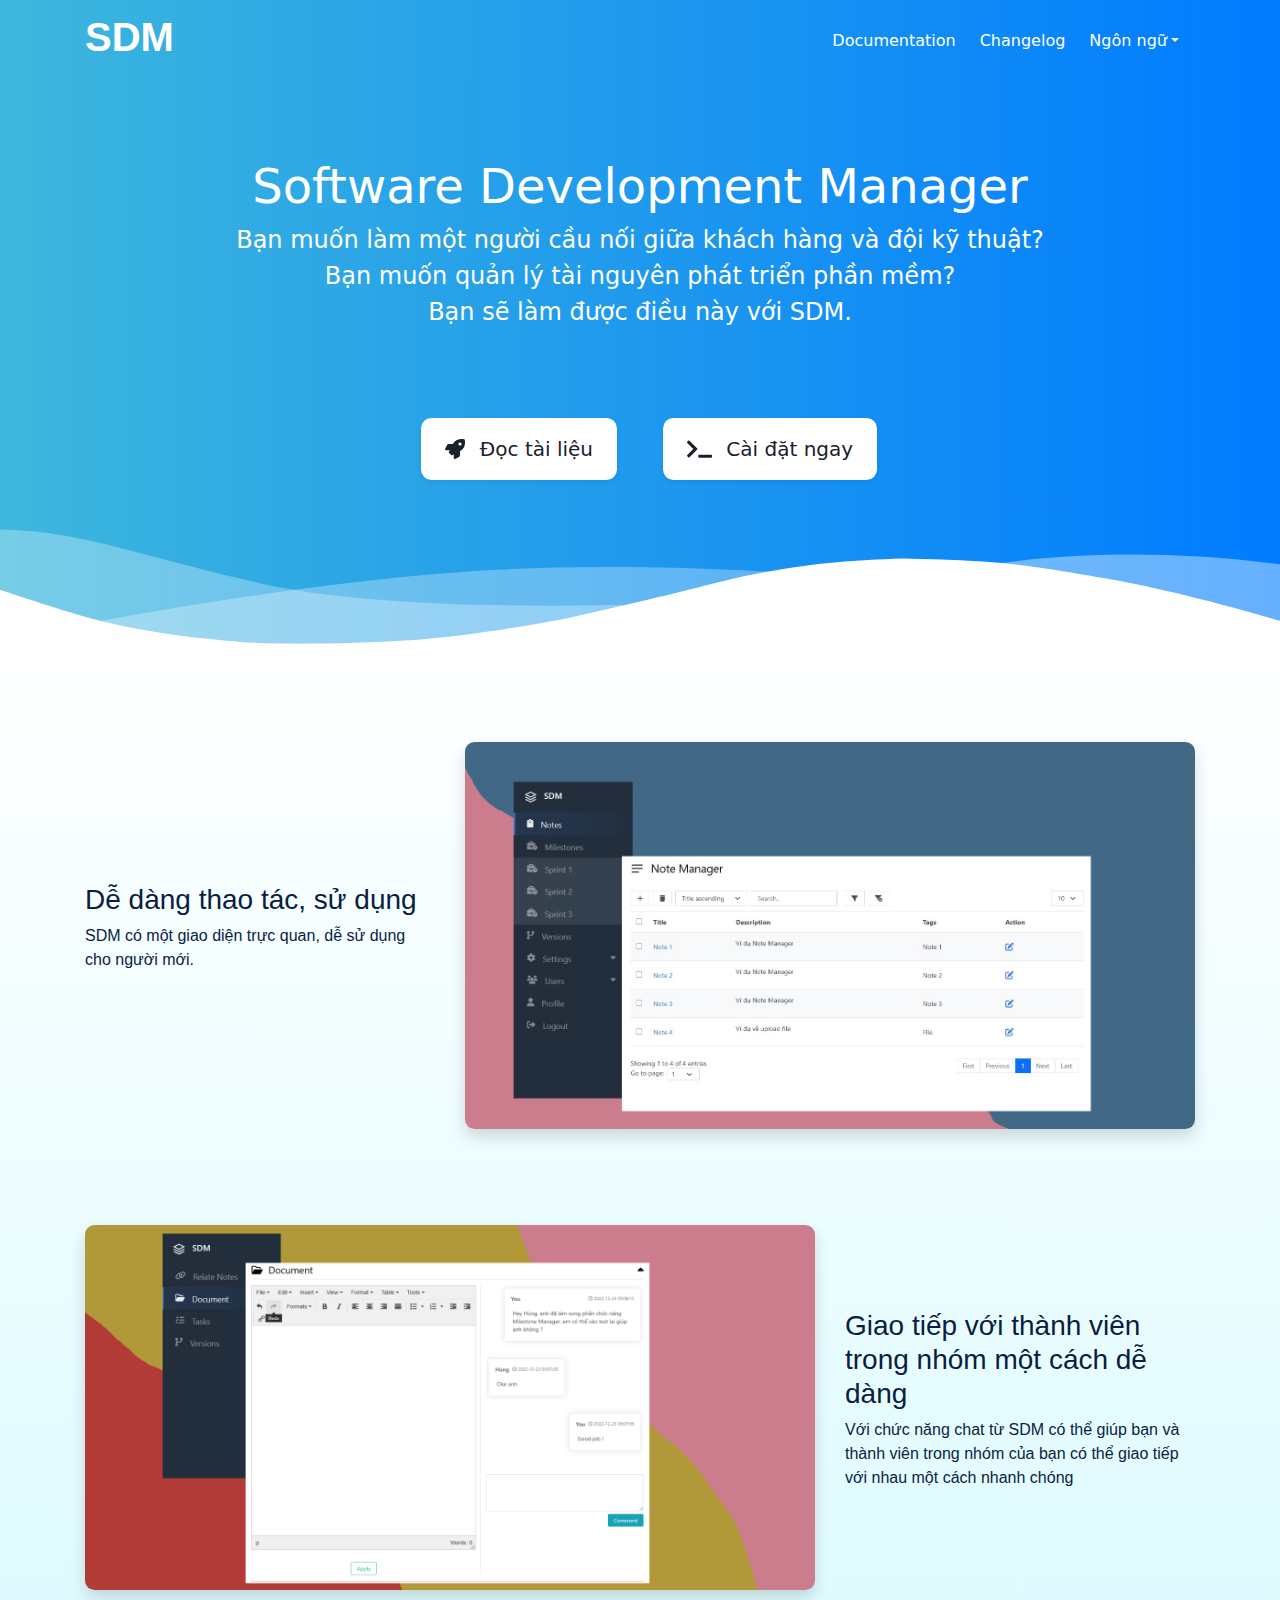
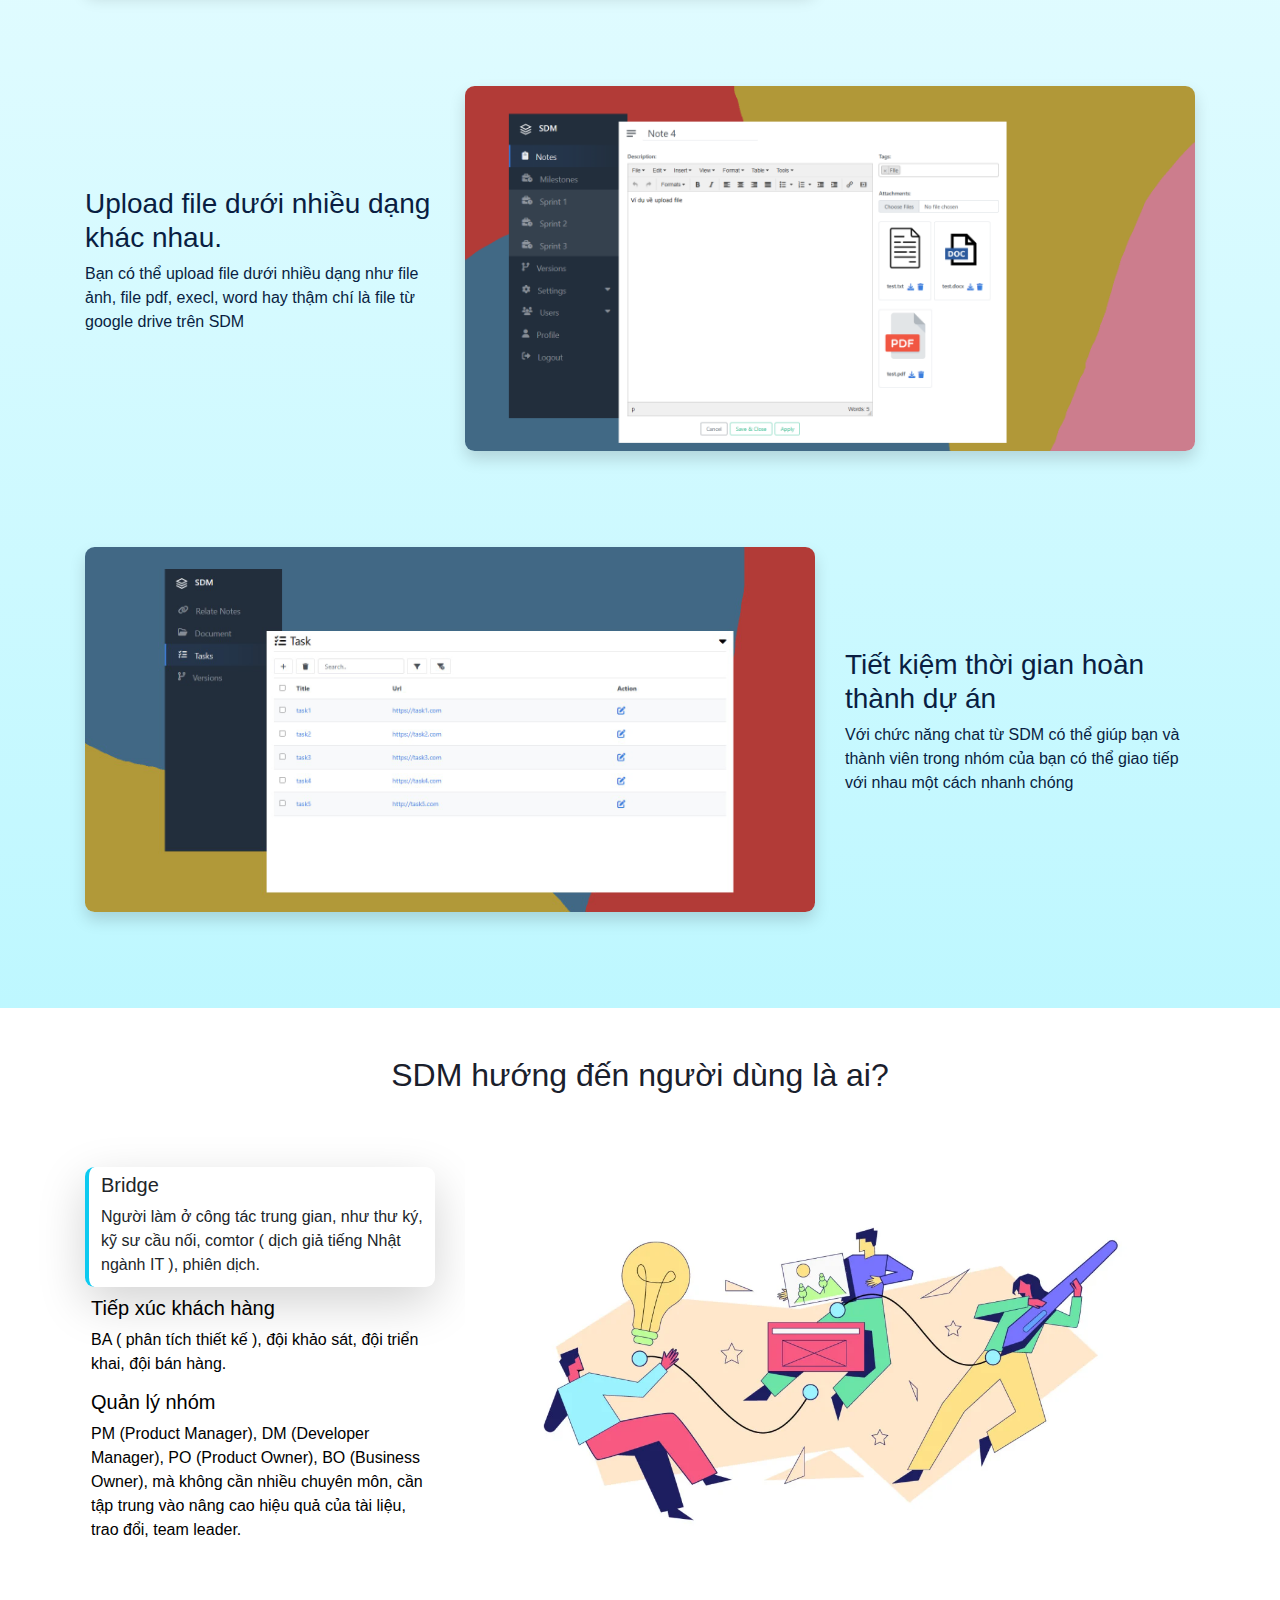
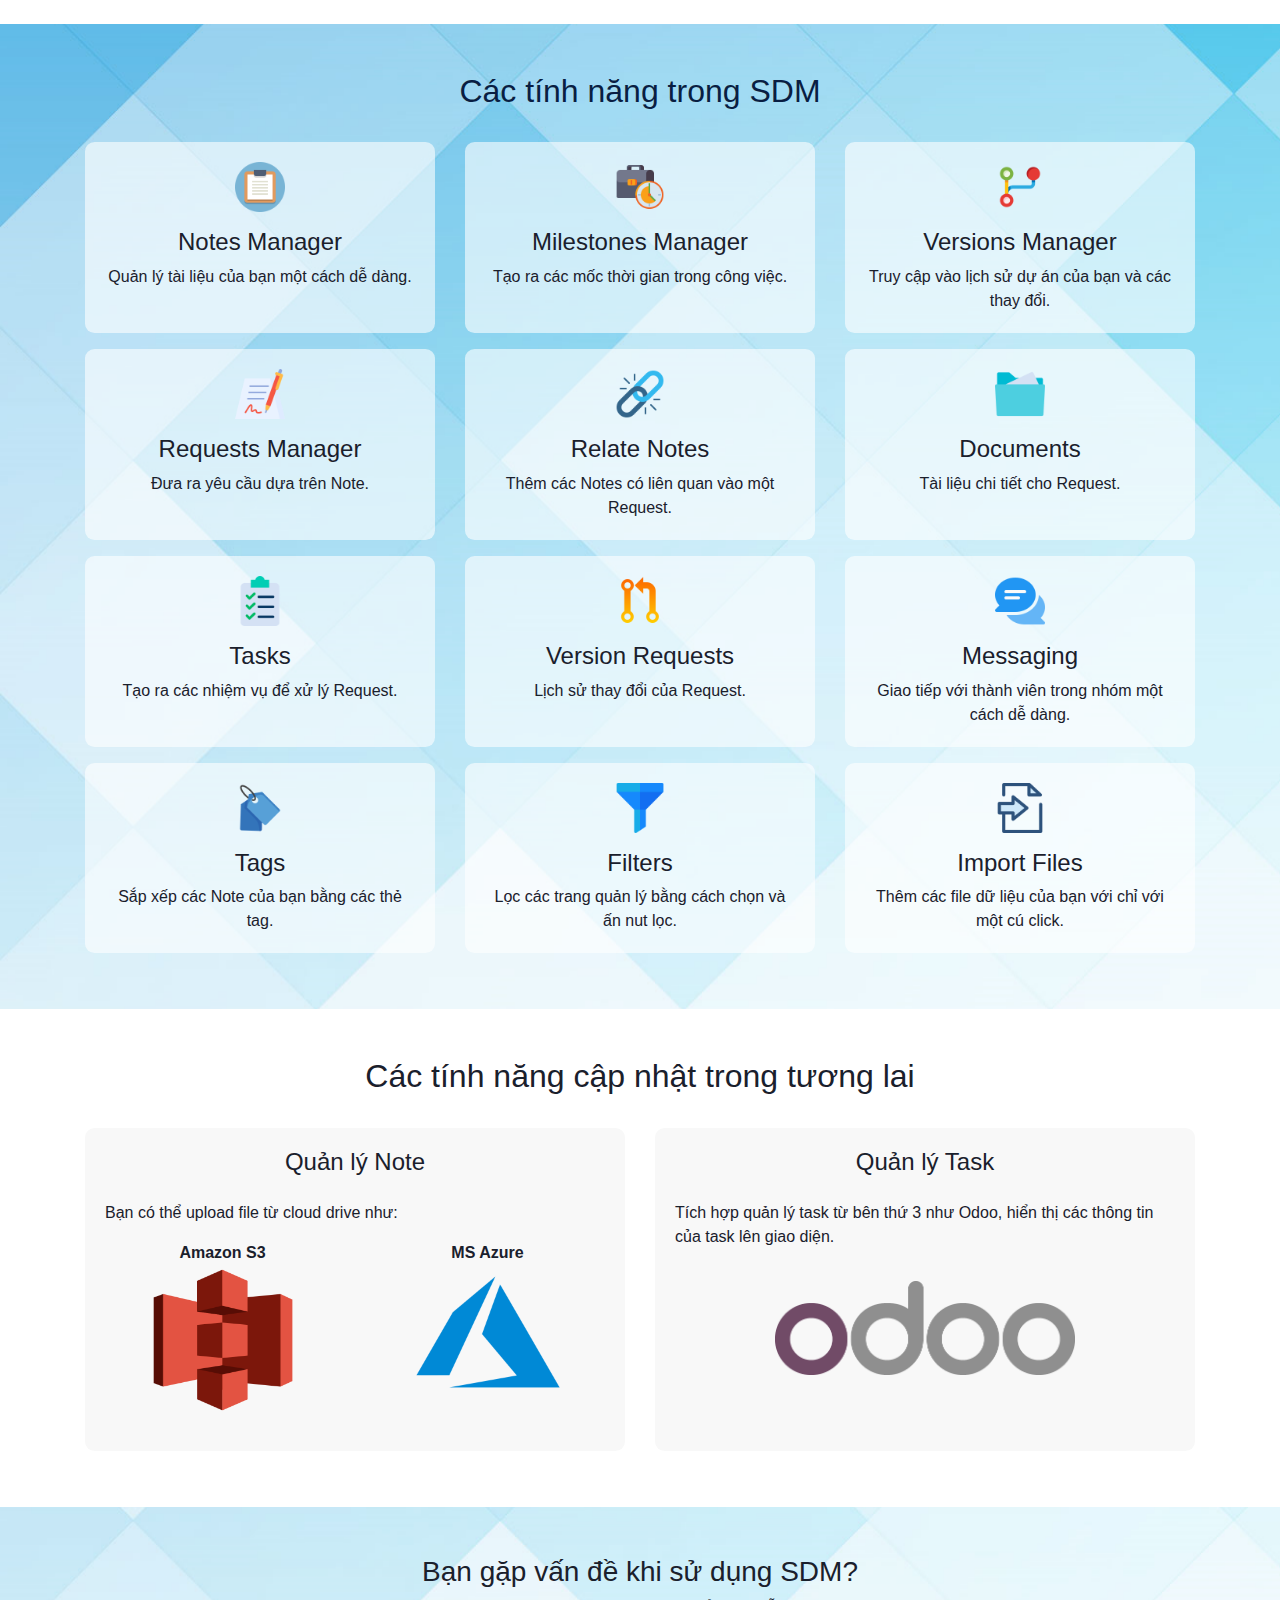
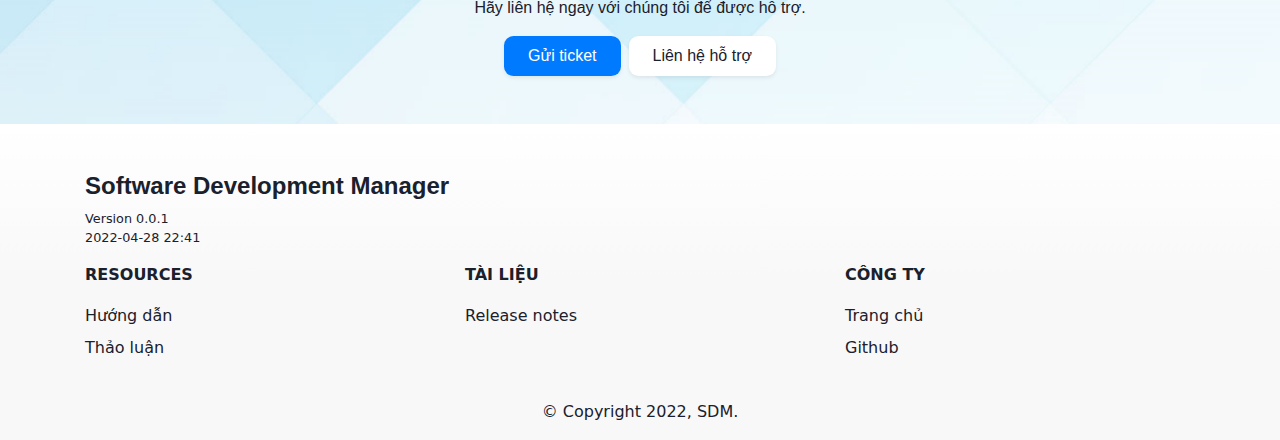
==== commit 33b1c520: "add icon" ====
--- a/content/landing_page.html
+++ b/content/landing_page.html
@@ -273,7 +273,8 @@
                                         <div class="card h-100"
                                             style="background-color: rgba(255, 255, 255, 0.6) !important;">
                                             <div class="card-body text-center">
-                                                <i class="fa-regular fa-clipboard fs-1"></i>
+                                                <img src="./assets/img/landing_page/icon/note.png" width="50px" height="auto" alt="">
+                                                <!-- <i class="fa-regular fa-clipboard fs-1"></i> -->
                                                 <h4 class="card-title mt-3 mb-2">
                                                     Notes Manager
                                                 </h4>
@@ -287,7 +288,7 @@
                                         <div class="card h-100"
                                             style="background-color: rgba(255, 255, 255, 0.6) !important;">
                                             <div class="card-body text-center">
-                                                <i class="fa-solid fa-business-time fs-1"></i>
+                                                <img src="./assets/img/landing_page/icon/part-time.png" width="50px" height="auto" alt="">
                                                 <h4 class="card-title mt-3 mb-2">
                                                     Milestones Manager
                                                 </h4>
@@ -301,7 +302,7 @@
                                         <div class="card h-100"
                                             style="background-color: rgba(255, 255, 255, 0.6) !important;">
                                             <div class="card-body text-center">
-                                                <i class="fa-solid fa-code-branch fs-1"></i>
+                                                <img src="./assets/img/landing_page/icon/merge.png" width="50px" height="auto" alt="">
                                                 <h4 class="card-title mt-3 mb-2">
                                                     Versions Manager
                                                 </h4>
@@ -315,7 +316,7 @@
                                         <div class="card h-100"
                                             style="background-color: rgba(255, 255, 255, 0.6) !important;">
                                             <div class="card-body text-center">
-                                                <i class="fa-solid fa-file-signature fs-1"></i>
+                                                <img src="./assets/img/landing_page/icon/sign.png" width="50px" height="auto" alt="">
                                                 <h4 class="card-title mt-3 mb-2">
                                                     Requests Manager
                                                 </h4>
@@ -329,7 +330,7 @@
                                         <div class="card h-100"
                                             style="background-color: rgba(255, 255, 255, 0.6) !important;">
                                             <div class="card-body text-center">
-                                                <i class="fa-solid fa-link fs-1"></i>
+                                                <img src="./assets/img/landing_page/icon/broken-link.png" width="50px" height="auto" alt="">
                                                 <h4 class="card-title mt-3 mb-2">
                                                     Relate Notes
                                                 </h4>
@@ -343,7 +344,7 @@
                                         <div class="card h-100"
                                             style="background-color: rgba(255, 255, 255, 0.6) !important;">
                                             <div class="card-body text-center">
-                                                <i class="fa-regular fa-folder-open fs-1"></i>
+                                                <img src="./assets/img/landing_page/icon/folder.png" width="50px" height="auto" alt="">
                                                 <h4 class="card-title mt-3 mb-2">
                                                     Documents
                                                 </h4>
@@ -357,7 +358,7 @@
                                         <div class="card h-100"
                                             style="background-color: rgba(255, 255, 255, 0.6) !important;">
                                             <div class="card-body text-center">
-                                                <i class="fa-solid fa-list-check fs-1"></i>
+                                                <img src="./assets/img/landing_page/icon/clipboard.png" width="50px" height="auto" alt="">
                                                 <h4 class="card-title mt-3 mb-2">
                                                     Tasks
                                                 </h4>
@@ -371,7 +372,7 @@
                                         <div class="card h-100"
                                             style="background-color: rgba(255, 255, 255, 0.6) !important;">
                                             <div class="card-body text-center">
-                                                <i class="fa-solid fa-code-compare fs-1"></i>
+                                                <img src="./assets/img/landing_page/icon/git.png" width="50px" height="auto" alt="">
                                                 <h4 class="card-title mt-3 mb-2">
                                                     Version Requests
                                                 </h4>
@@ -385,7 +386,7 @@
                                         <div class="card h-100"
                                             style="background-color: rgba(255, 255, 255, 0.6) !important;">
                                             <div class="card-body text-center">
-                                                <i class="fa-regular fa-comments fs-1"></i>
+                                                <img src="./assets/img/landing_page/icon/chat.png" width="50px" height="auto" alt="">
                                                 <h4 class="card-title mt-3 mb-2">
                                                     Messaging
                                                 </h4>
@@ -399,7 +400,7 @@
                                         <div class="card h-100"
                                             style="background-color: rgba(255, 255, 255, 0.6) !important;">
                                             <div class="card-body text-center">
-                                                <i class="fa-solid fa-tags fs-1"></i>
+                                                <img src="./assets/img/landing_page/icon/tag.png" width="50px" height="auto" alt="">
                                                 <h4 class="card-title mt-3 mb-2">
                                                     Tags
                                                 </h4>
@@ -413,7 +414,7 @@
                                         <div class="card h-100"
                                             style="background-color: rgba(255, 255, 255, 0.6) !important;">
                                             <div class="card-body text-center">
-                                                <i class="fa-solid fa-filter fs-1"></i>
+                                                <img src="./assets/img/landing_page/icon/filter.png" width="50px" height="auto" alt="">
                                                 <h4 class="card-title mt-3 mb-2">
                                                     Filters
                                                 </h4>
@@ -427,7 +428,7 @@
                                         <div class="card h-100"
                                             style="background-color: rgba(255, 255, 255, 0.6) !important;">
                                             <div class="card-body text-center">
-                                                <i class="fa-solid fa-file-import fs-1"></i>
+                                                <img src="./assets/img/landing_page/icon/import.png" width="50px" height="auto" alt="">
                                                 <h4 class="card-title mt-3 mb-2">
                                                     Import Files
                                                 </h4>
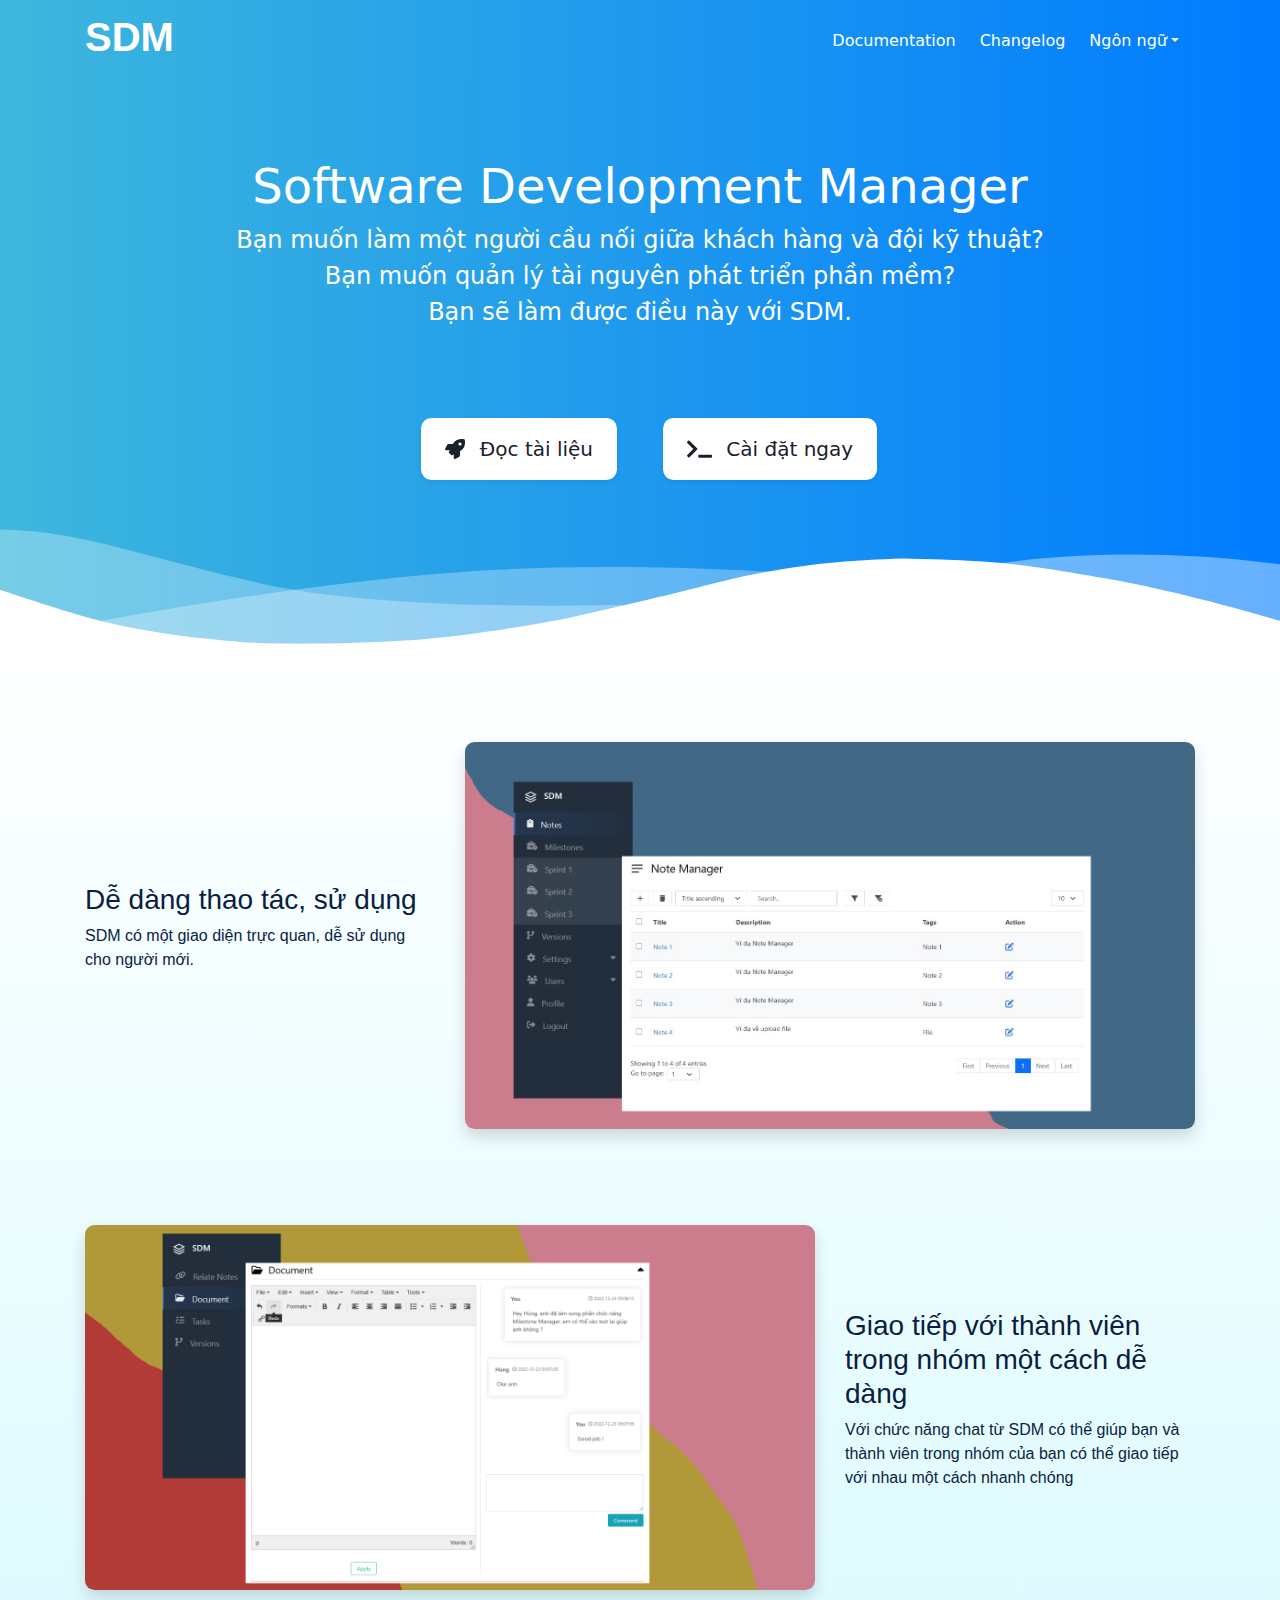
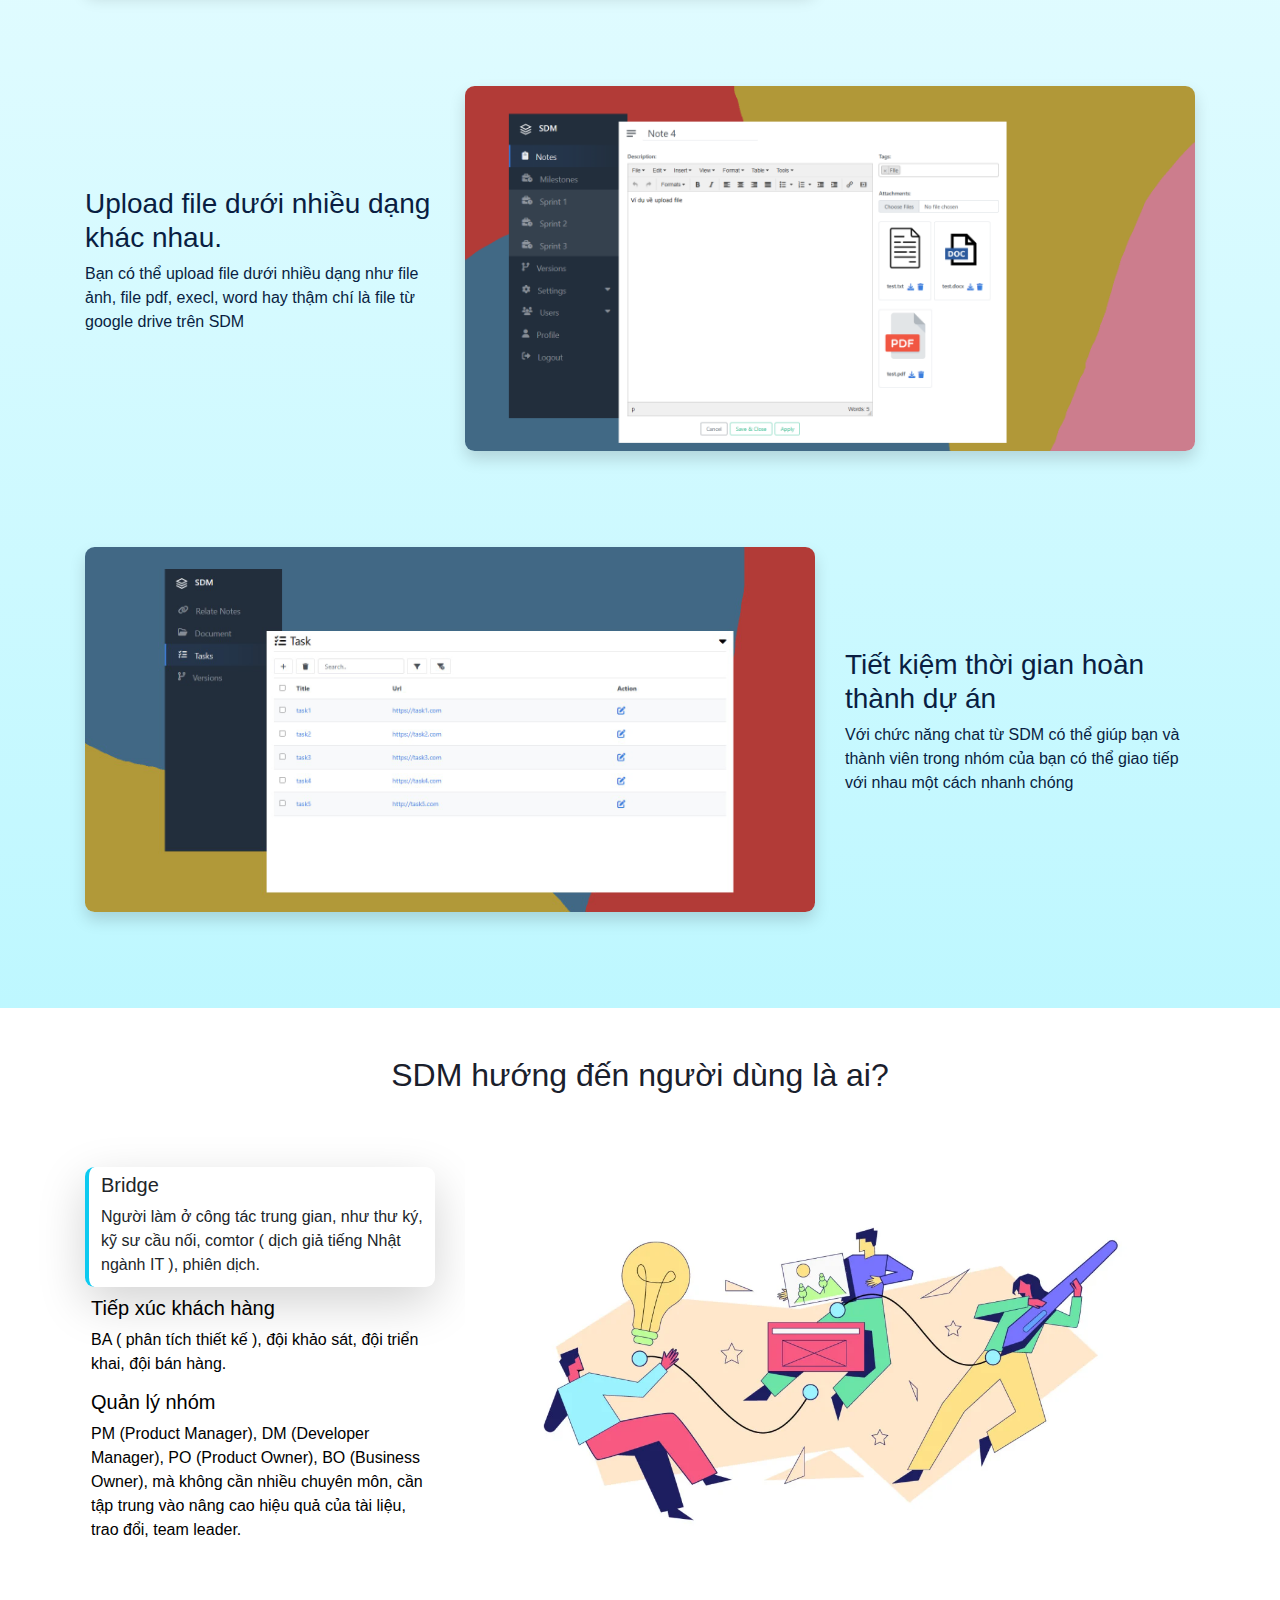
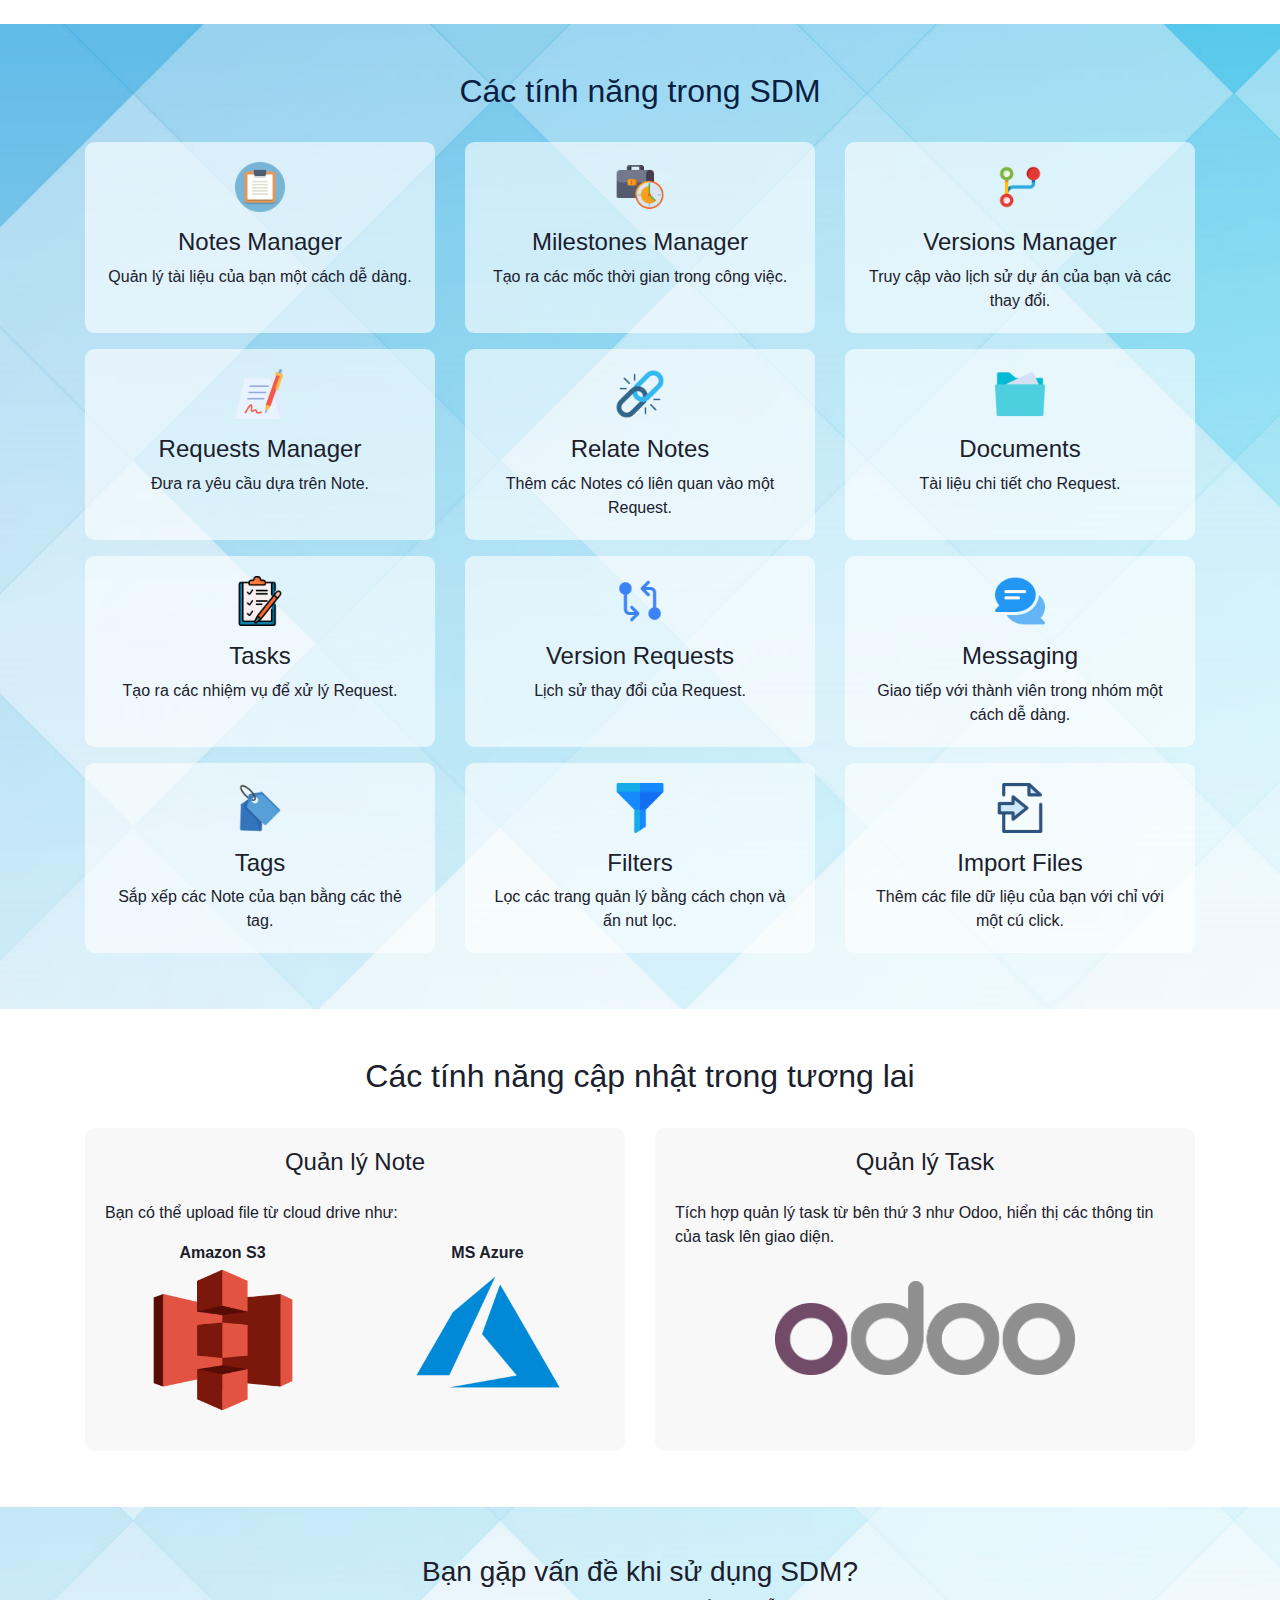
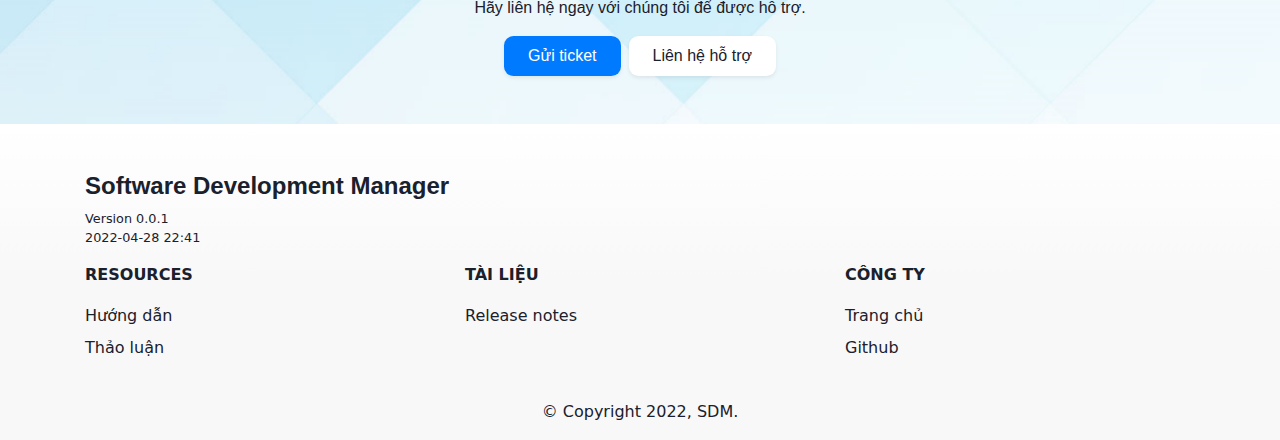
==== commit b1e65d50: "fix icon" ====
--- a/content/landing_page.html
+++ b/content/landing_page.html
@@ -358,7 +358,7 @@
                                         <div class="card h-100"
                                             style="background-color: rgba(255, 255, 255, 0.6) !important;">
                                             <div class="card-body text-center">
-                                                <img src="./assets/img/landing_page/icon/clipboard.png" width="50px" height="auto" alt="">
+                                                <img src="./assets/img/landing_page/icon/task.png" width="50px" height="auto" alt="">
                                                 <h4 class="card-title mt-3 mb-2">
                                                     Tasks
                                                 </h4>
@@ -372,7 +372,7 @@
                                         <div class="card h-100"
                                             style="background-color: rgba(255, 255, 255, 0.6) !important;">
                                             <div class="card-body text-center">
-                                                <img src="./assets/img/landing_page/icon/git.png" width="50px" height="auto" alt="">
+                                                <img src="./assets/img/landing_page/icon/compare.png" width="50px" height="auto" alt="">
                                                 <h4 class="card-title mt-3 mb-2">
                                                     Version Requests
                                                 </h4>
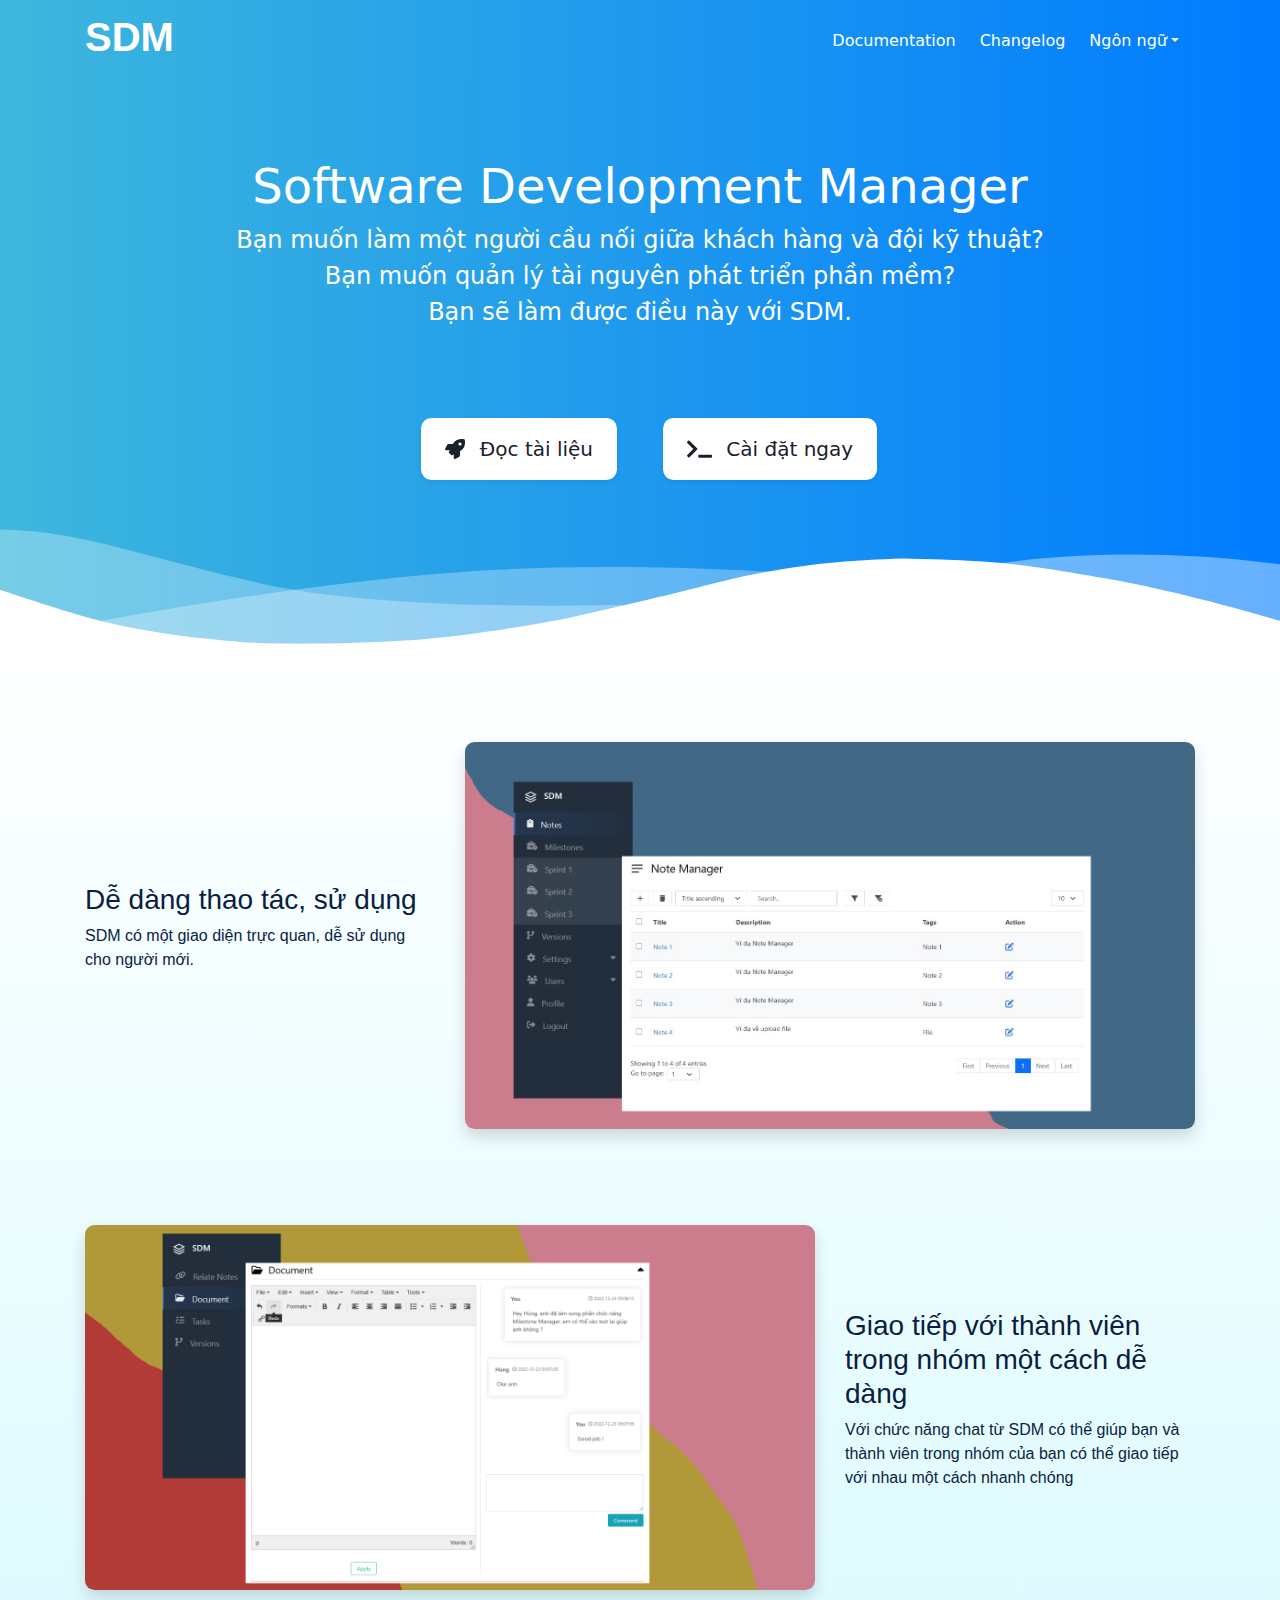
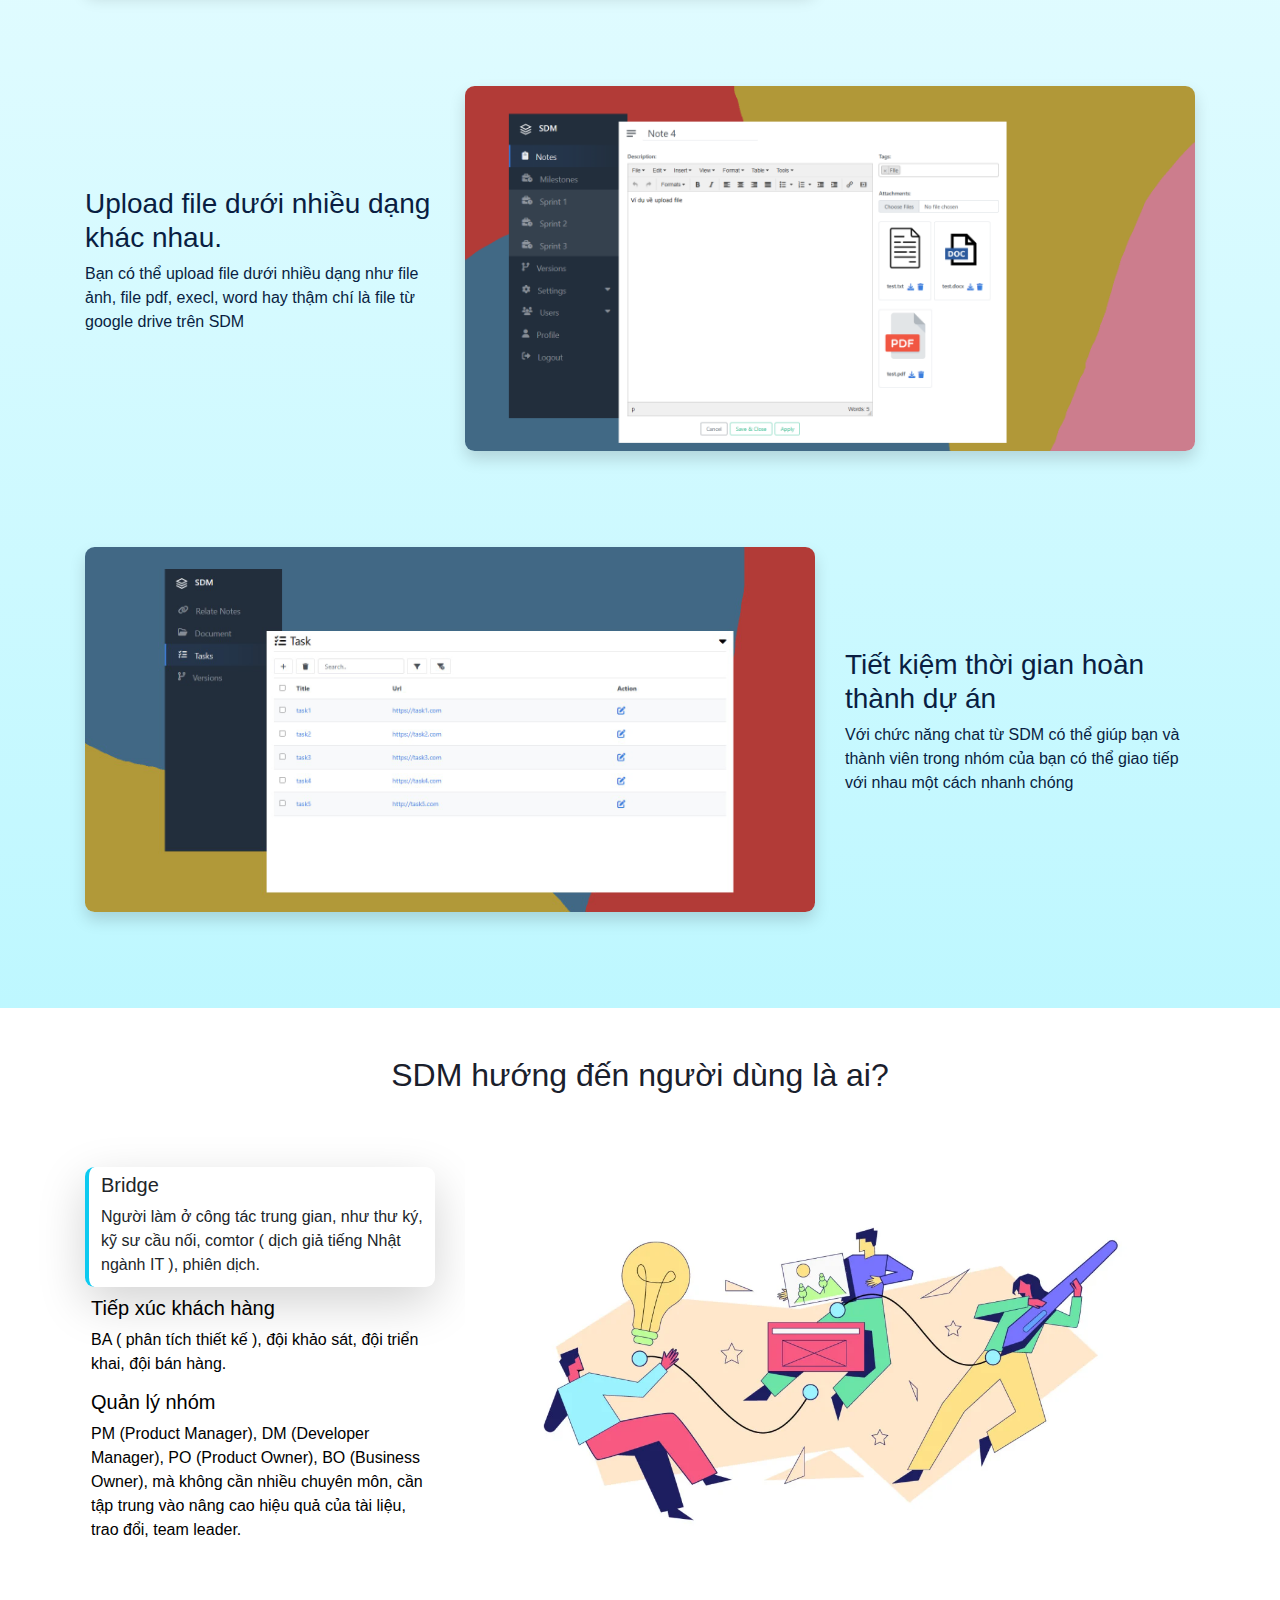
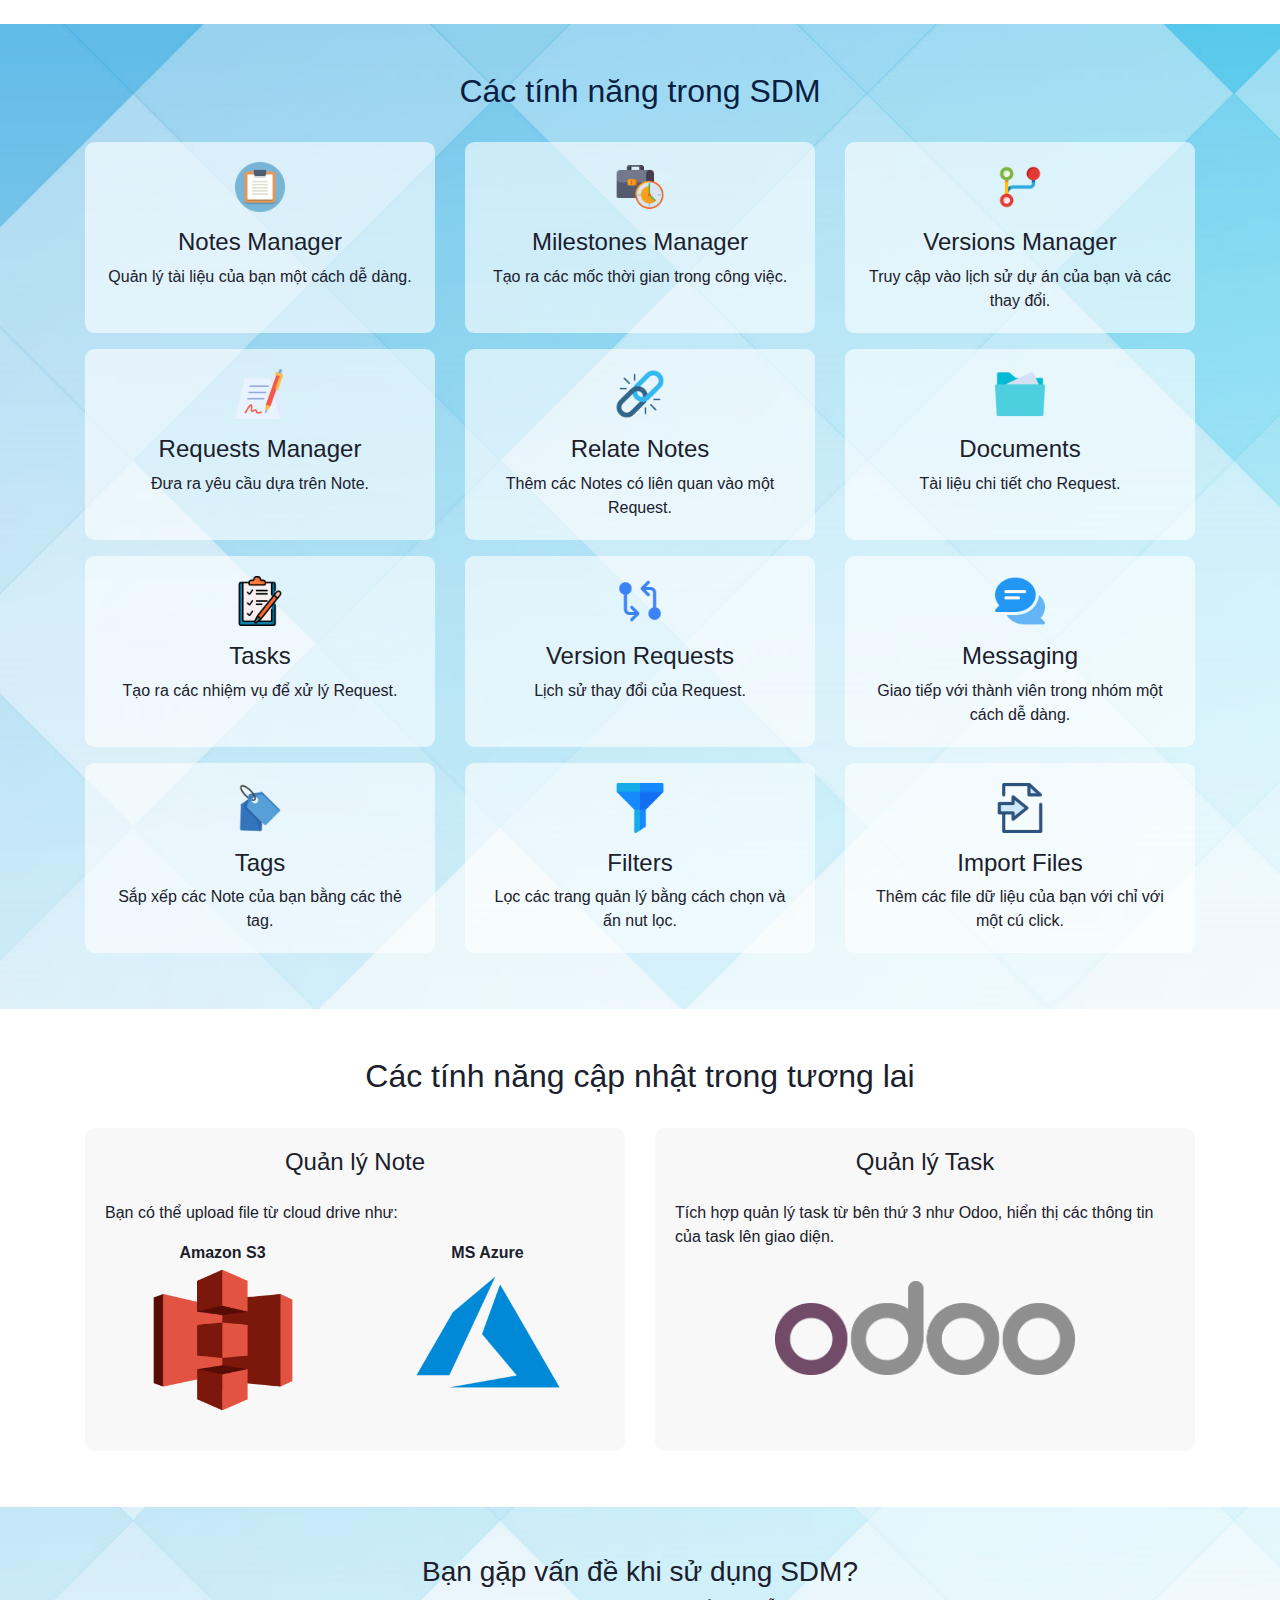
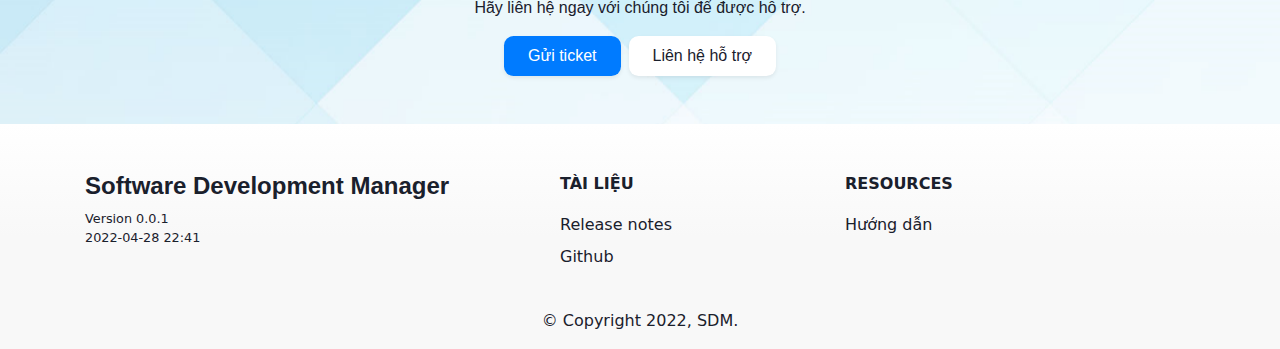
==== commit 8ae0d6d6: "fix footer" ====
--- a/content/landing_page.html
+++ b/content/landing_page.html
@@ -244,7 +244,8 @@
                                                 class="border-0 bg-transparent text-start content-itinerary__buttons"
                                                 id="user_po">
                                                 <h5>Quản lý nhóm</h5>
-                                                <p class="mb-1">PM (Product Manager), DM (Developer Manager), PO (Product Owner), BO
+                                                <p class="mb-1">PM (Product Manager), DM (Developer Manager), PO
+                                                    (Product Owner), BO
                                                     (Business Owner), mà
                                                     không cần nhiều chuyên môn, cần tập trung vào nâng cao hiệu quả của
                                                     tài liệu, trao đổi, team leader.</p>
@@ -273,7 +274,8 @@
                                         <div class="card h-100"
                                             style="background-color: rgba(255, 255, 255, 0.6) !important;">
                                             <div class="card-body text-center">
-                                                <img src="./assets/img/landing_page/icon/note.png" width="50px" height="auto" alt="">
+                                                <img src="./assets/img/landing_page/icon/note.png" width="50px"
+                                                    height="auto" alt="">
                                                 <!-- <i class="fa-regular fa-clipboard fs-1"></i> -->
                                                 <h4 class="card-title mt-3 mb-2">
                                                     Notes Manager
@@ -288,7 +290,8 @@
                                         <div class="card h-100"
                                             style="background-color: rgba(255, 255, 255, 0.6) !important;">
                                             <div class="card-body text-center">
-                                                <img src="./assets/img/landing_page/icon/part-time.png" width="50px" height="auto" alt="">
+                                                <img src="./assets/img/landing_page/icon/part-time.png" width="50px"
+                                                    height="auto" alt="">
                                                 <h4 class="card-title mt-3 mb-2">
                                                     Milestones Manager
                                                 </h4>
@@ -302,7 +305,8 @@
                                         <div class="card h-100"
                                             style="background-color: rgba(255, 255, 255, 0.6) !important;">
                                             <div class="card-body text-center">
-                                                <img src="./assets/img/landing_page/icon/merge.png" width="50px" height="auto" alt="">
+                                                <img src="./assets/img/landing_page/icon/merge.png" width="50px"
+                                                    height="auto" alt="">
                                                 <h4 class="card-title mt-3 mb-2">
                                                     Versions Manager
                                                 </h4>
@@ -316,7 +320,8 @@
                                         <div class="card h-100"
                                             style="background-color: rgba(255, 255, 255, 0.6) !important;">
                                             <div class="card-body text-center">
-                                                <img src="./assets/img/landing_page/icon/sign.png" width="50px" height="auto" alt="">
+                                                <img src="./assets/img/landing_page/icon/sign.png" width="50px"
+                                                    height="auto" alt="">
                                                 <h4 class="card-title mt-3 mb-2">
                                                     Requests Manager
                                                 </h4>
@@ -330,7 +335,8 @@
                                         <div class="card h-100"
                                             style="background-color: rgba(255, 255, 255, 0.6) !important;">
                                             <div class="card-body text-center">
-                                                <img src="./assets/img/landing_page/icon/broken-link.png" width="50px" height="auto" alt="">
+                                                <img src="./assets/img/landing_page/icon/broken-link.png" width="50px"
+                                                    height="auto" alt="">
                                                 <h4 class="card-title mt-3 mb-2">
                                                     Relate Notes
                                                 </h4>
@@ -344,7 +350,8 @@
                                         <div class="card h-100"
                                             style="background-color: rgba(255, 255, 255, 0.6) !important;">
                                             <div class="card-body text-center">
-                                                <img src="./assets/img/landing_page/icon/folder.png" width="50px" height="auto" alt="">
+                                                <img src="./assets/img/landing_page/icon/folder.png" width="50px"
+                                                    height="auto" alt="">
                                                 <h4 class="card-title mt-3 mb-2">
                                                     Documents
                                                 </h4>
@@ -358,7 +365,8 @@
                                         <div class="card h-100"
                                             style="background-color: rgba(255, 255, 255, 0.6) !important;">
                                             <div class="card-body text-center">
-                                                <img src="./assets/img/landing_page/icon/task.png" width="50px" height="auto" alt="">
+                                                <img src="./assets/img/landing_page/icon/task.png" width="50px"
+                                                    height="auto" alt="">
                                                 <h4 class="card-title mt-3 mb-2">
                                                     Tasks
                                                 </h4>
@@ -372,7 +380,8 @@
                                         <div class="card h-100"
                                             style="background-color: rgba(255, 255, 255, 0.6) !important;">
                                             <div class="card-body text-center">
-                                                <img src="./assets/img/landing_page/icon/compare.png" width="50px" height="auto" alt="">
+                                                <img src="./assets/img/landing_page/icon/compare.png" width="50px"
+                                                    height="auto" alt="">
                                                 <h4 class="card-title mt-3 mb-2">
                                                     Version Requests
                                                 </h4>
@@ -386,7 +395,8 @@
                                         <div class="card h-100"
                                             style="background-color: rgba(255, 255, 255, 0.6) !important;">
                                             <div class="card-body text-center">
-                                                <img src="./assets/img/landing_page/icon/chat.png" width="50px" height="auto" alt="">
+                                                <img src="./assets/img/landing_page/icon/chat.png" width="50px"
+                                                    height="auto" alt="">
                                                 <h4 class="card-title mt-3 mb-2">
                                                     Messaging
                                                 </h4>
@@ -400,7 +410,8 @@
                                         <div class="card h-100"
                                             style="background-color: rgba(255, 255, 255, 0.6) !important;">
                                             <div class="card-body text-center">
-                                                <img src="./assets/img/landing_page/icon/tag.png" width="50px" height="auto" alt="">
+                                                <img src="./assets/img/landing_page/icon/tag.png" width="50px"
+                                                    height="auto" alt="">
                                                 <h4 class="card-title mt-3 mb-2">
                                                     Tags
                                                 </h4>
@@ -414,7 +425,8 @@
                                         <div class="card h-100"
                                             style="background-color: rgba(255, 255, 255, 0.6) !important;">
                                             <div class="card-body text-center">
-                                                <img src="./assets/img/landing_page/icon/filter.png" width="50px" height="auto" alt="">
+                                                <img src="./assets/img/landing_page/icon/filter.png" width="50px"
+                                                    height="auto" alt="">
                                                 <h4 class="card-title mt-3 mb-2">
                                                     Filters
                                                 </h4>
@@ -428,7 +440,8 @@
                                         <div class="card h-100"
                                             style="background-color: rgba(255, 255, 255, 0.6) !important;">
                                             <div class="card-body text-center">
-                                                <img src="./assets/img/landing_page/icon/import.png" width="50px" height="auto" alt="">
+                                                <img src="./assets/img/landing_page/icon/import.png" width="50px"
+                                                    height="auto" alt="">
                                                 <h4 class="card-title mt-3 mb-2">
                                                     Import Files
                                                 </h4>
@@ -563,16 +576,38 @@
             </div>
             <footer class="pt-5 pb-3">
                 <div class="container">
-                    <a class="footer-logo" href="#">
-                        <h4>Software Development Manager</h4>
-                    </a>
-                    <p class="small">
-                        Version 0.0.1
-                        <br />
-                        2022-04-28 22:41
-                    </p>
+
                     <div class="row">
-                        <div class="col-md-4 col-6">
+                        <div class="col-md-5 col-6">
+                            <a class="footer-logo" href="#">
+                                <h4>Software Development Manager</h4>
+                            </a>
+                            <p class="small">
+                                Version 0.0.1
+                                <br />
+                                2022-04-28 22:41
+                            </p>
+                        </div>
+                        <div class="col-md-3 col-6">
+                            <p class="text-uppercase font-weight-bold">
+                                Tài liệu
+                            </p>
+                            <ul>
+                                <li class="mt-2">
+                                    <a href="https://github.com/joomaio/sdm/releases" rel="noopener" target="_blank"
+                                        class="btn p-0 border-0 text-left btn-link">
+                                        Release notes
+                                    </a>
+                                </li>
+                                <li class="mt-2">
+                                    <a href="https://github.com/joomaio/sdm" target="_blank"
+                                        class="btn p-0 border-0 text-left btn-link" target="_self">
+                                        Github
+                                    </a>
+                                </li>
+                            </ul>
+                        </div>
+                        <div class="col-md-3 col-6">
                             <p class="text-uppercase font-weight-bold">
                                 Resources
                             </p>
@@ -583,28 +618,10 @@
                                         Hướng dẫn
                                     </a>
                                 </li>
-                                <li class="mt-2">
-                                    <a href="#" rel="noopener" target="_blank"
-                                        class="btn p-0 border-0 text-left btn-link">
-                                        Thảo luận
-                                    </a>
-                                </li>
                             </ul>
                         </div>
-                        <div class="col-md-4 col-6">
-                            <p class="text-uppercase font-weight-bold">
-                                Tài liệu
-                            </p>
-                            <ul>
-                                <li class="mt-2">
-                                    <a href="https://github.com/joomaio/sdm/releases" rel="noopener" target="_blank"
-                                        class="btn p-0 border-0 text-left btn-link">
-                                        Release notes
-                                    </a>
-                                </li>
-                            </ul>
-                        </div>
-                        <div class="col-md-4 col-6">
+                        
+                        <!-- <div class="col-md-4 col-6">
                             <p class="text-uppercase font-weight-bold">
                                 Công ty
                             </p>
@@ -621,7 +638,7 @@
                                     </a>
                                 </li>
                             </ul>
-                        </div>
+                        </div> -->
                     </div>
                 </div>
                 <div class="copyright mt-4" style="text-align: center">
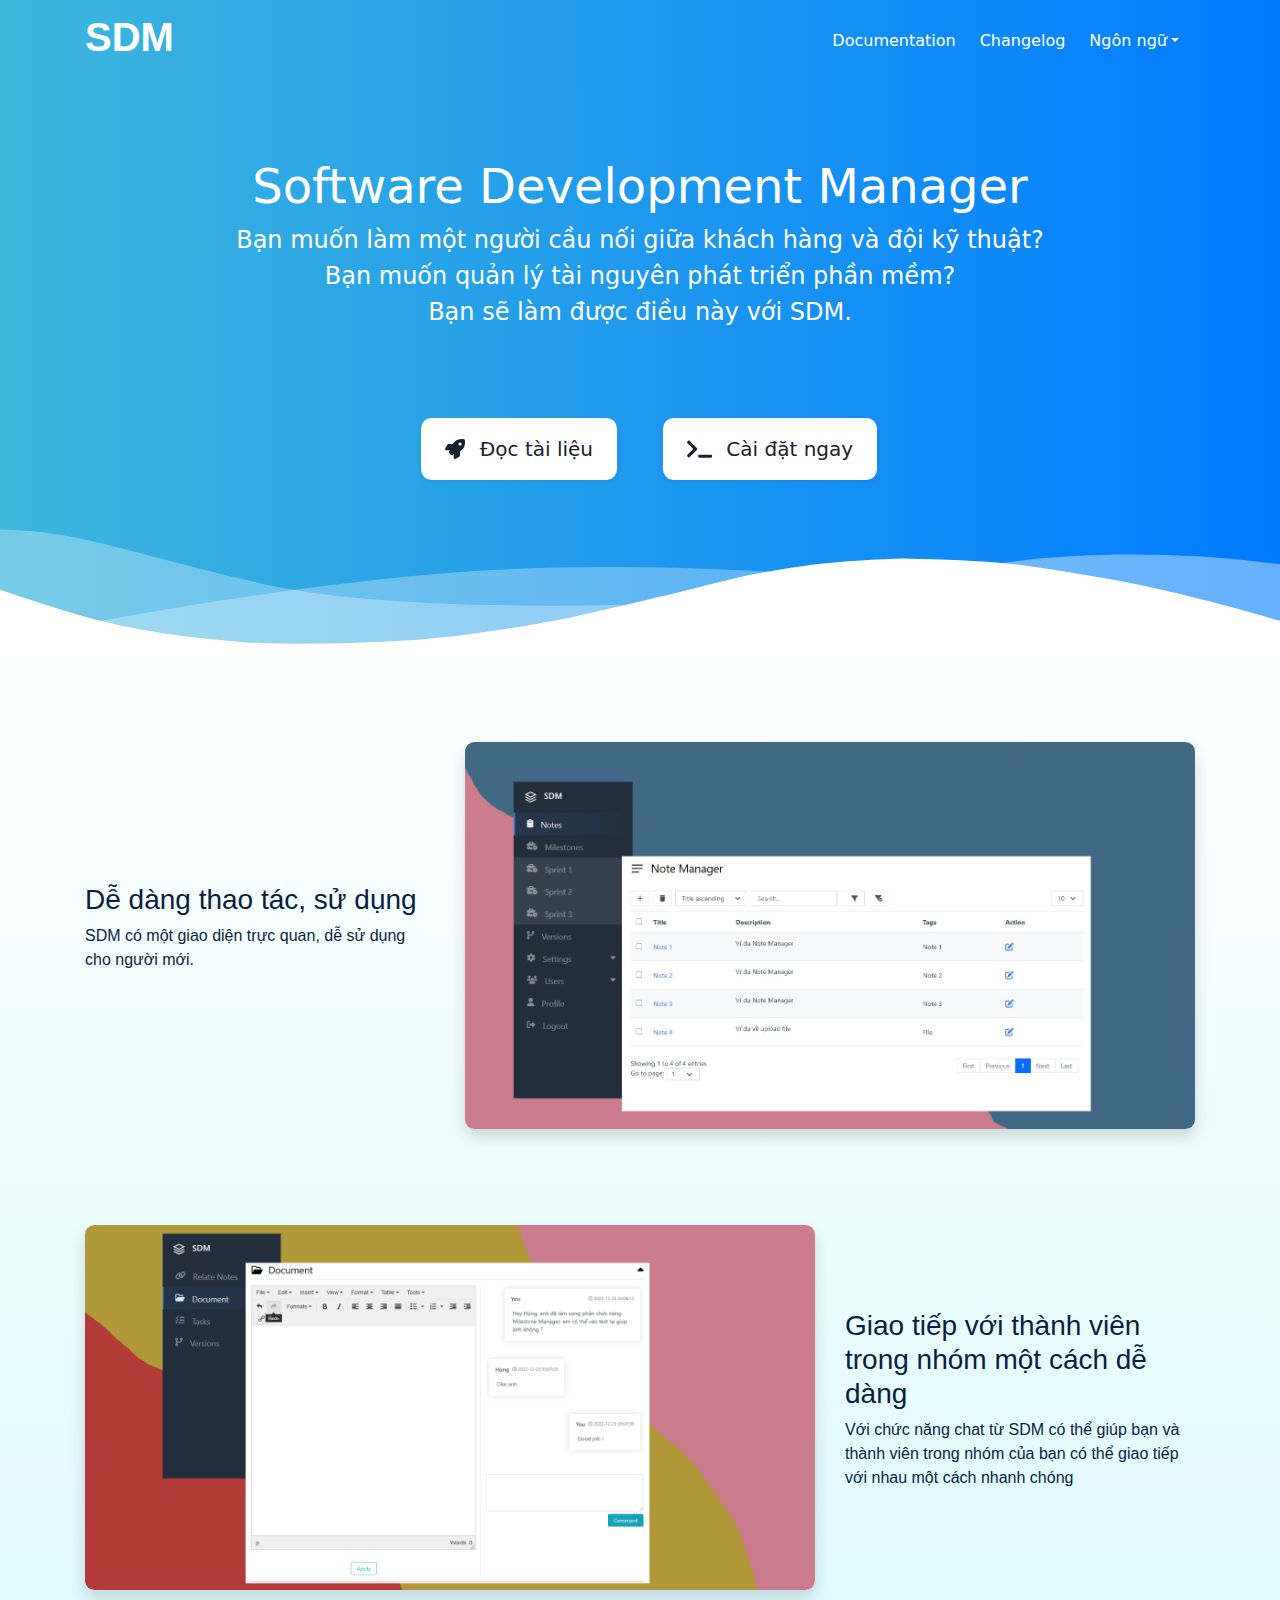
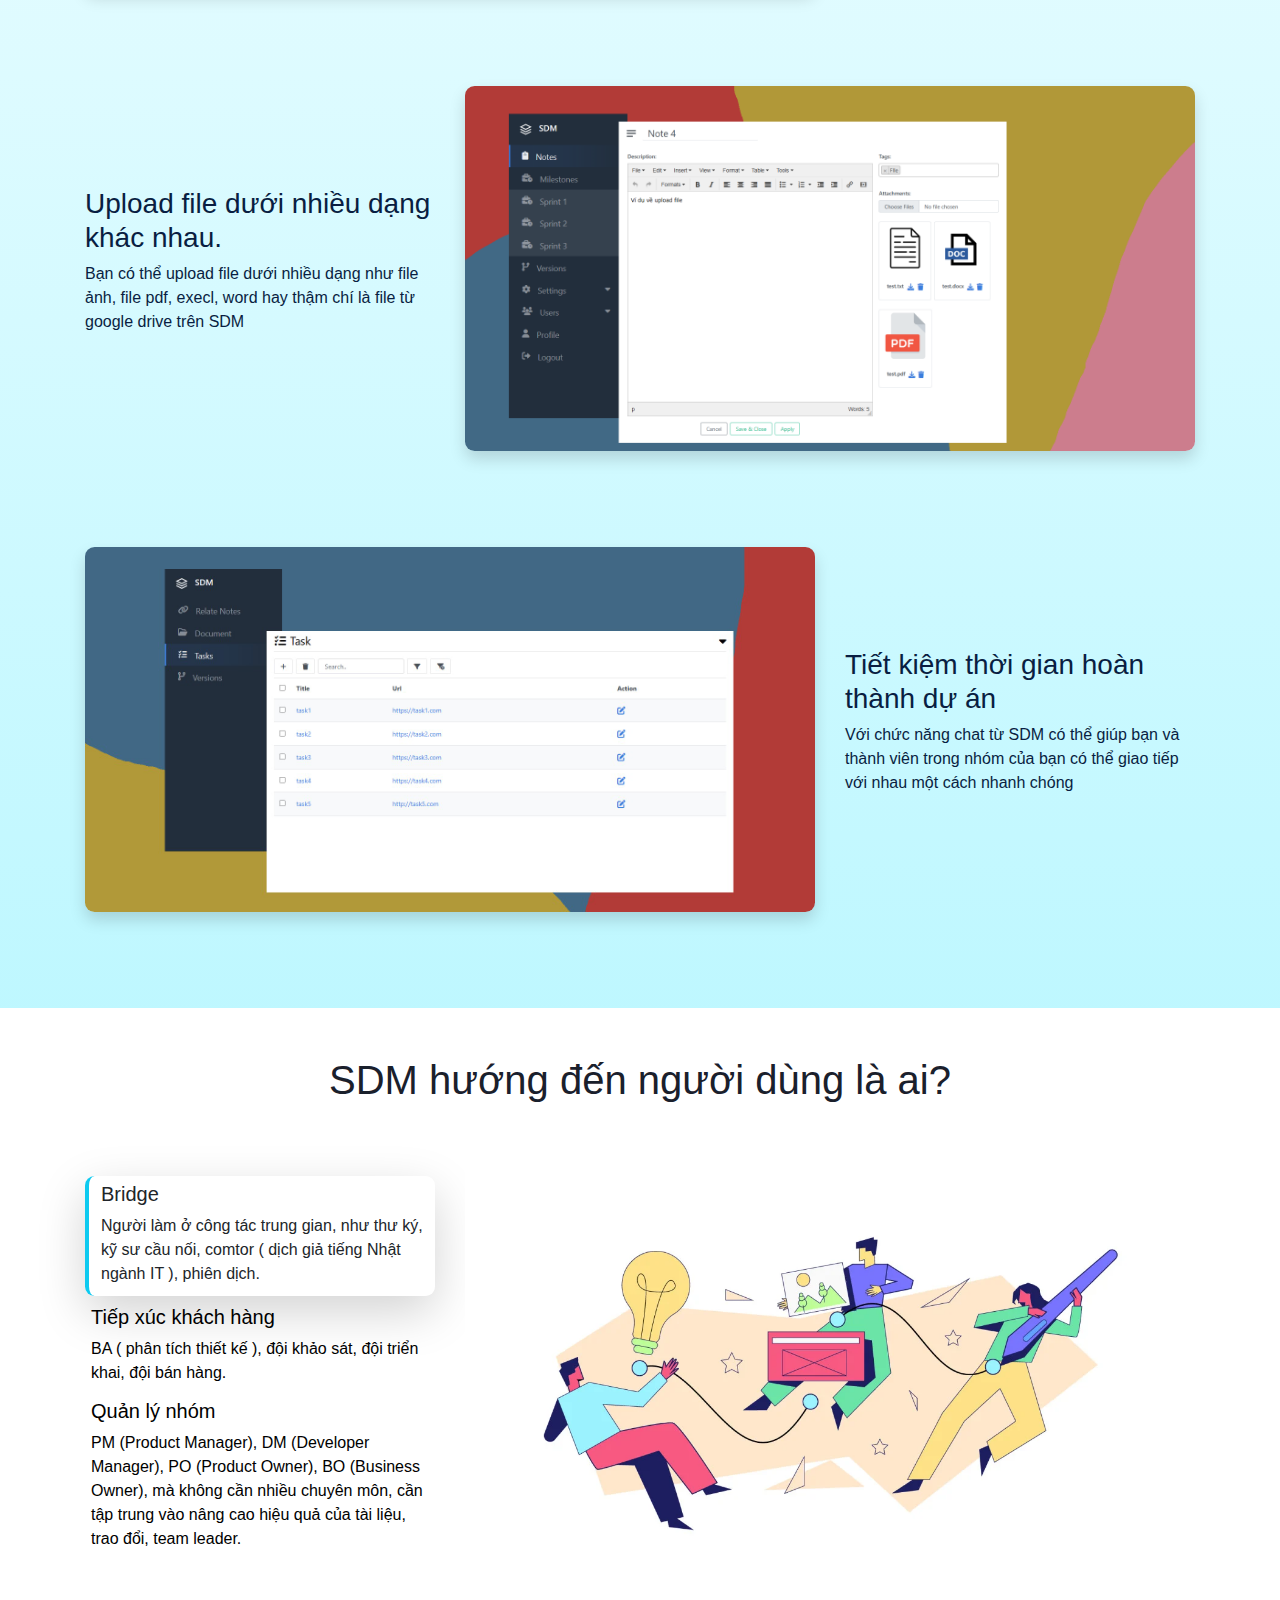
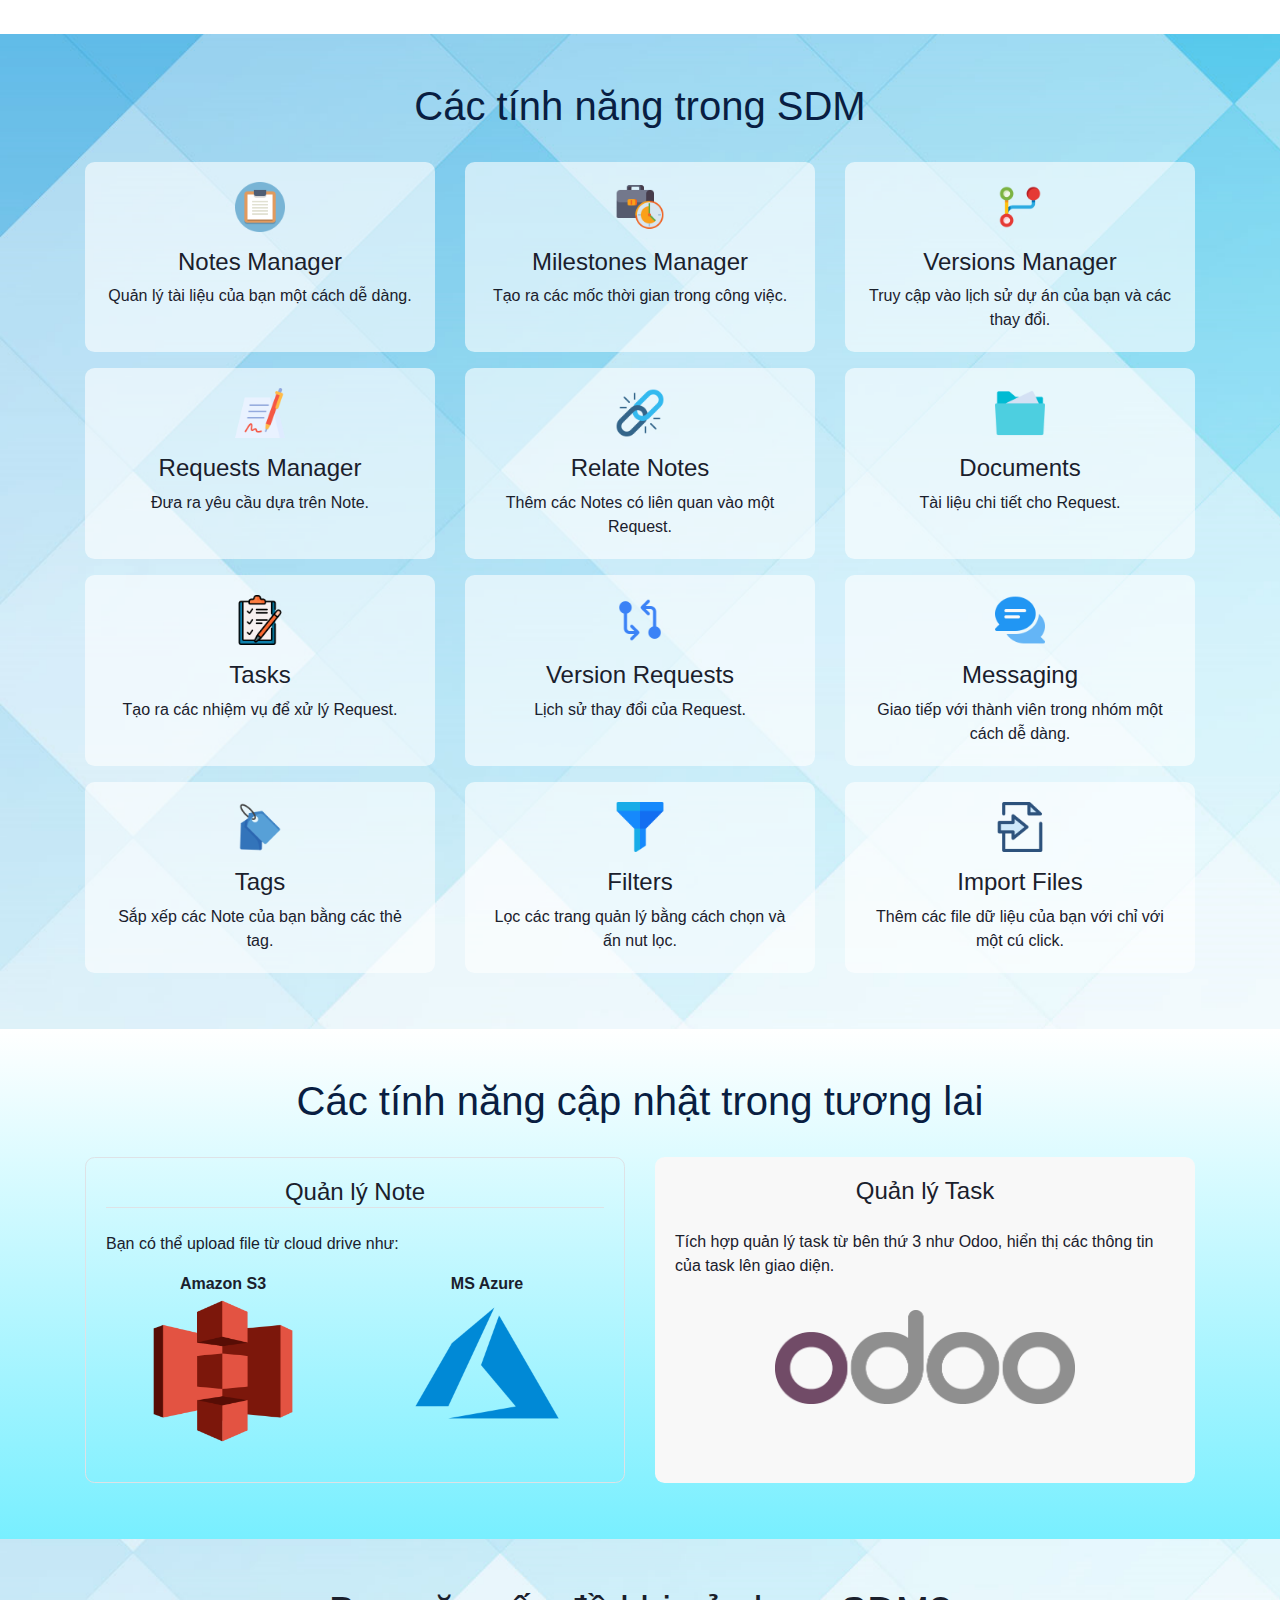
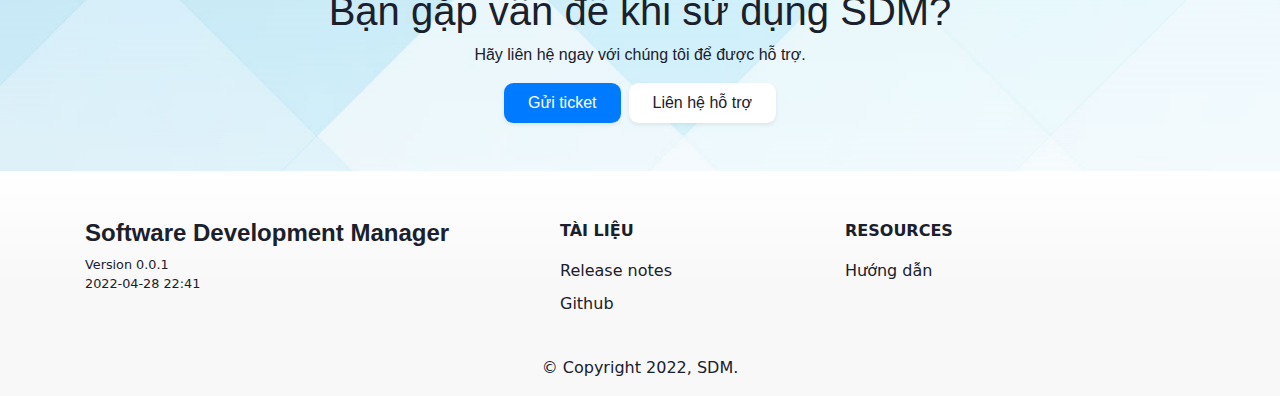
==== commit a1fcbd7f: "fix các tính nawgn trong tương lai" ====
--- a/content/landing_page.html
+++ b/content/landing_page.html
@@ -214,9 +214,9 @@
                         </div>
                         <div class="home-features">
                             <div class="container">
-                                <h2 class="pt-5 text-center m-0 pb-5">
+                                <h1 class="pt-5 text-center m-0 pb-5">
                                     SDM hướng đến người dùng là ai?
-                                </h2>
+                                </h1>
                                 <div class="row pt-3 pb-5">
                                     <div class="col-4 text-start">
                                         <div class="pt-2">
@@ -266,9 +266,9 @@
                         <div class=""
                             style="background-image:url(./assets/img/landing_page/bg_function2.jpg) !important;">
                             <div class="container">
-                                <h2 class="pt-5 text-center">
+                                <h1 class="pt-5 text-center">
                                     Các tính năng trong SDM
-                                </h2>
+                                </h1>
                                 <div class="row pt-3 pb-5">
                                     <div class="my-2 col-4">
                                         <div class="card h-100"
@@ -454,17 +454,19 @@
                                 </div>
                             </div>
                         </div>
-                        <div class="home-features">
+                        <div class="" style="background: linear-gradient(0deg, rgb(120, 239, 255), rgb(255, 255, 255)) 0% 0% / auto repeat scroll padding-box border-box rgb(68, 95, 130);
+                        background-blend-mode: normal;
+                        color: rgb(9, 30, 66);">
                             <div class="container">
-                                <h2 class="pt-5 text-center">
+                                <h1 class="pt-5 text-center">
                                     Các tính năng cập nhật trong tương lai
-                                </h2>
+                                </h1>
                                 <div class="row pt-3 pb-5">
                                     <div class="my-2 col-6">
-                                        <div class="card h-100">
+                                        <div class="card h-100 bg-transparent border border-1 border-info">
                                             <div class="card-body">
-                                                <h4 class="card-title mb-4 text-center">
-                                                    Quản lý Note
+                                                <h4 class="card-title mb-4 text-center border-bottom">
+                                                   <span>Quản lý Note</span> 
                                                 </h4>
                                                 <p class="card-text">
                                                     Bạn có thể upload file từ cloud drive như:
@@ -510,7 +512,7 @@
                             <div class="container">
                                 <div class="row py-5">
                                     <div class="text-center col">
-                                        <h3>Bạn gặp vấn đề khi sử dụng SDM?</h3>
+                                        <h1>Bạn gặp vấn đề khi sử dụng SDM?</h1>
                                         <p>
                                             Hãy liên hệ ngay với chúng tôi để được hỗ trợ.
                                         </p>
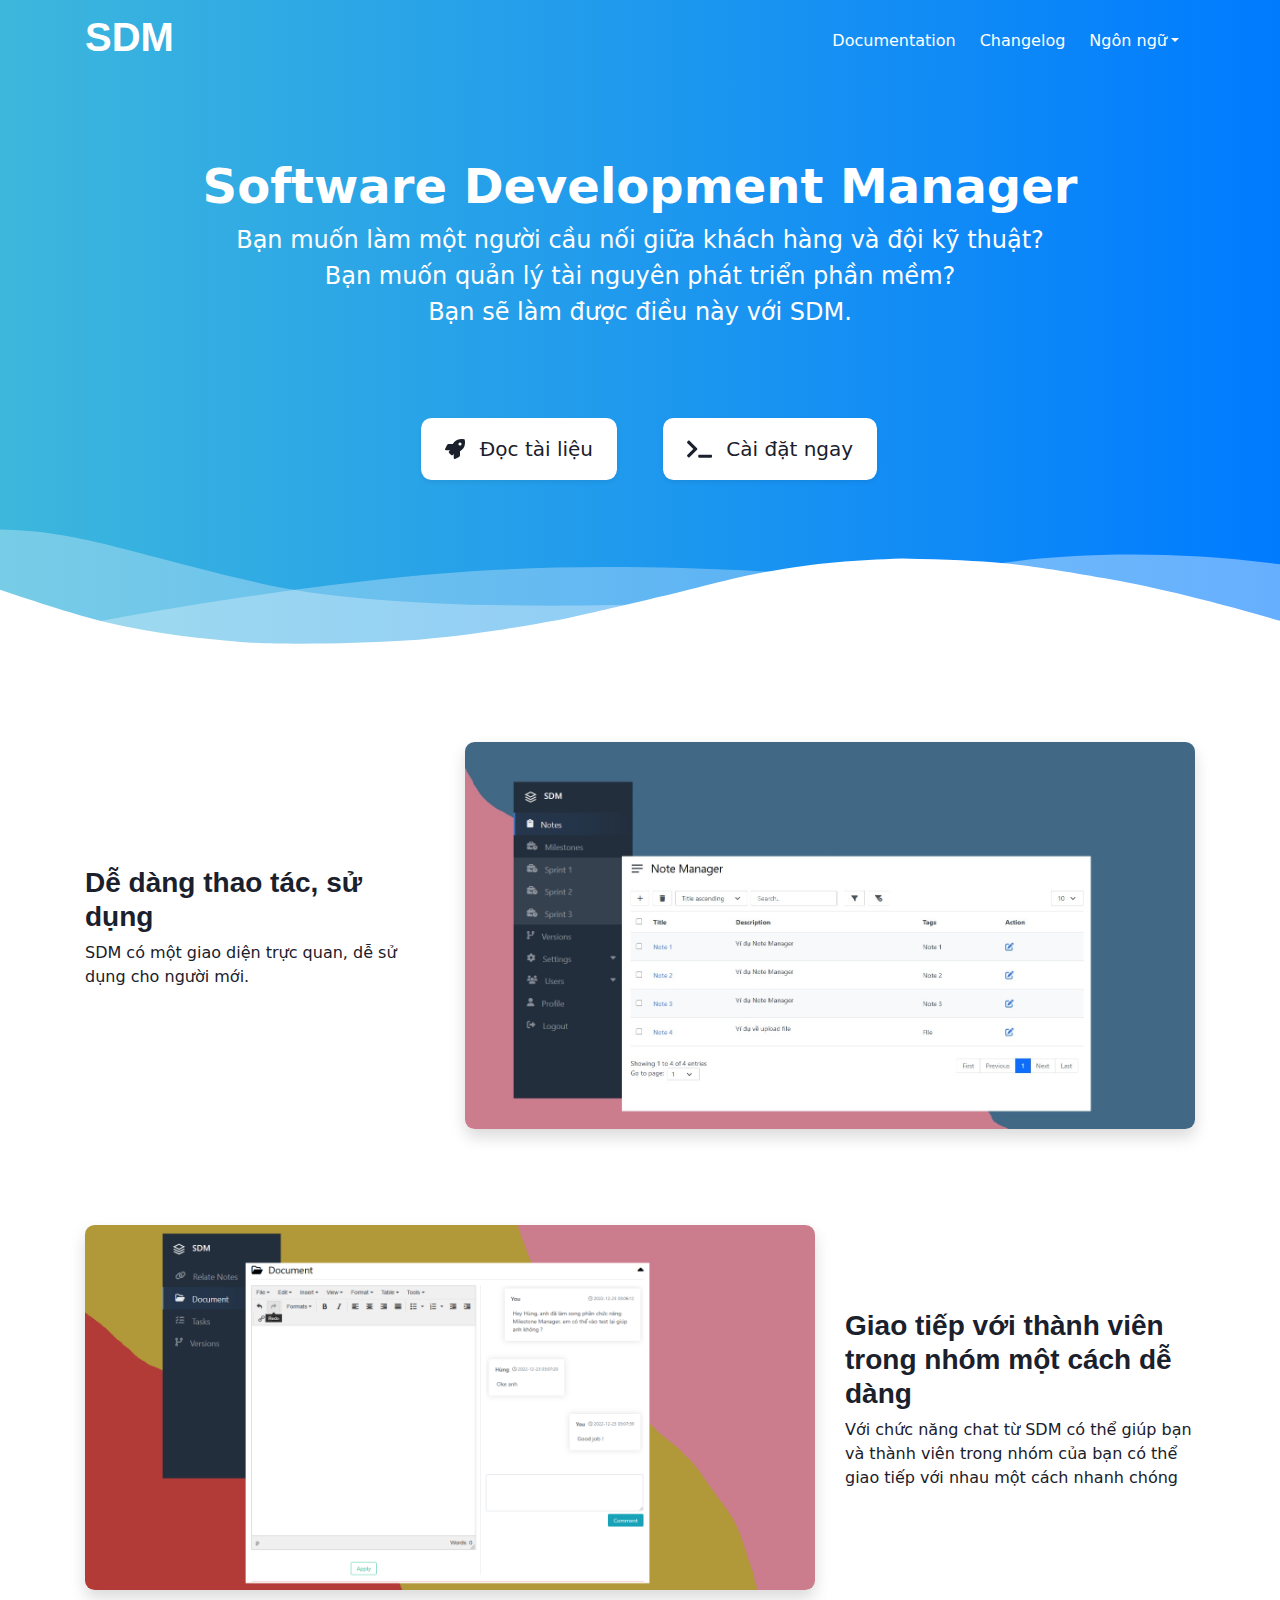
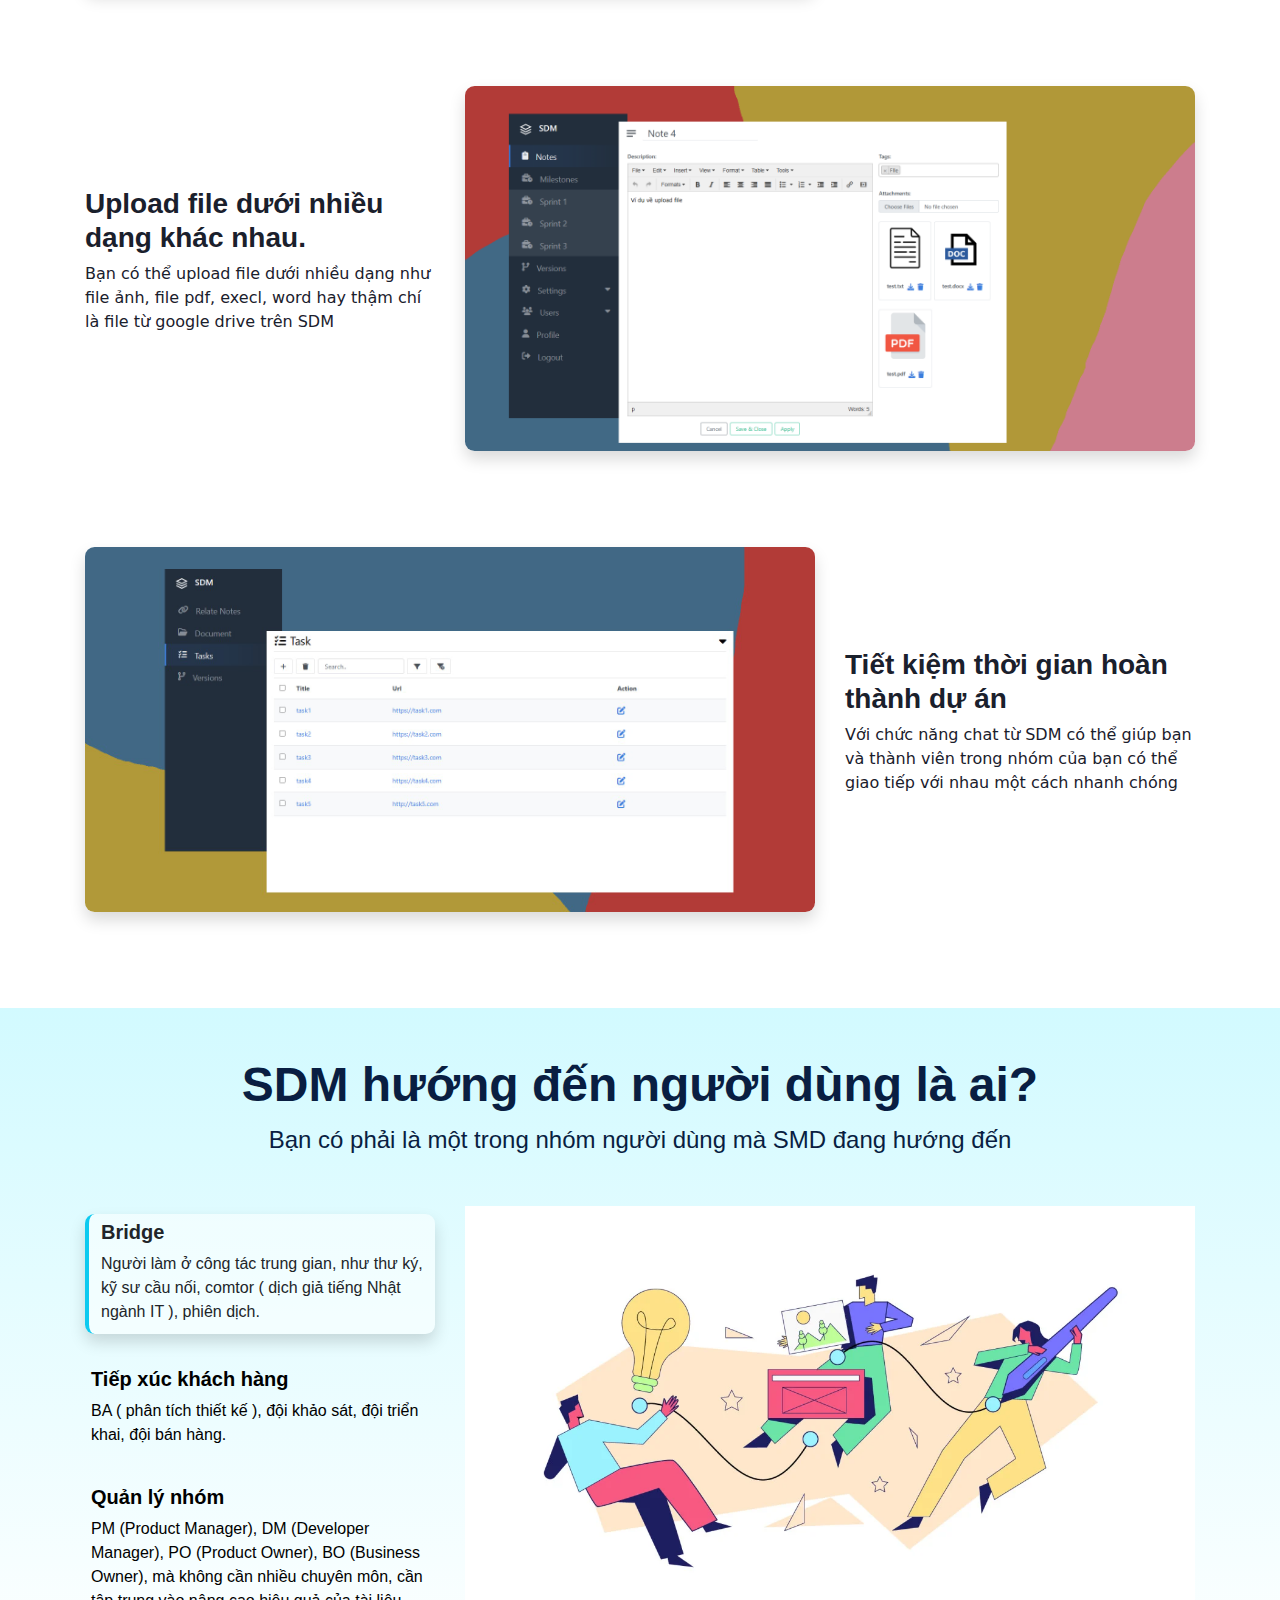
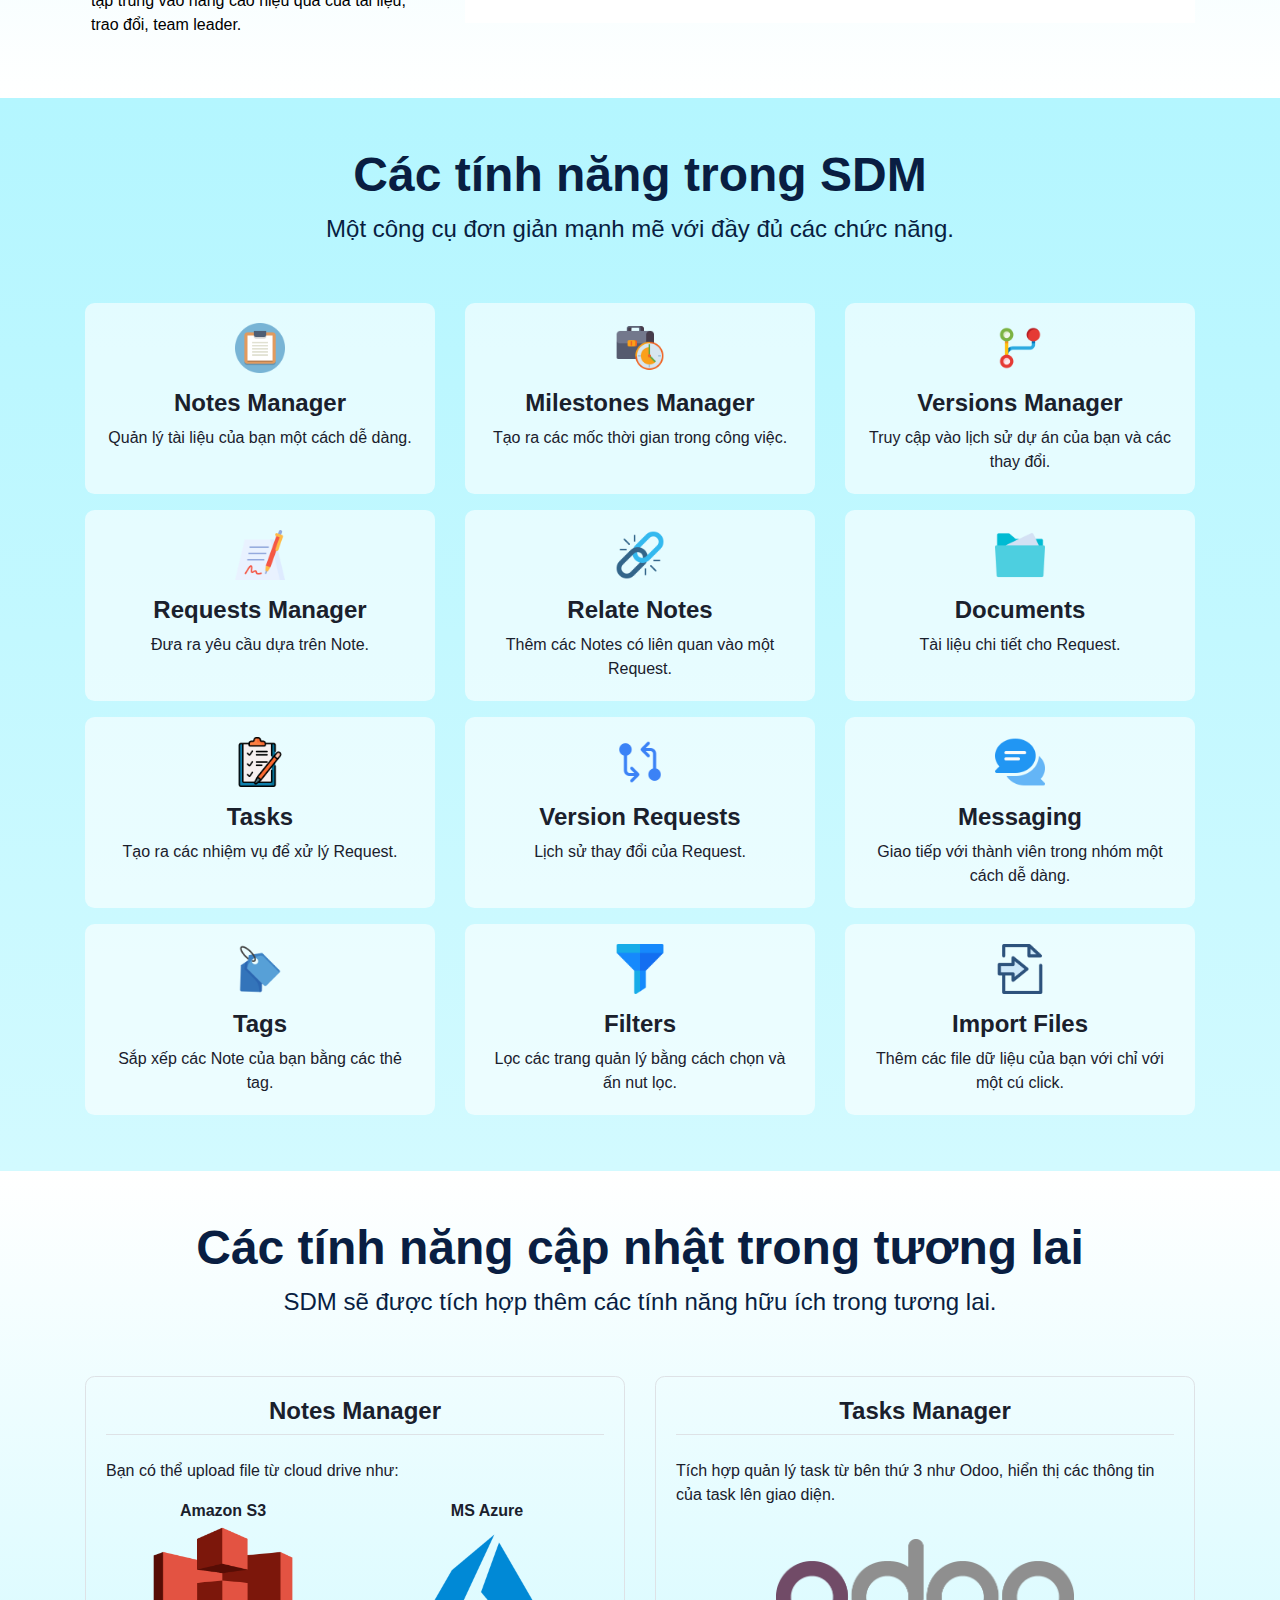
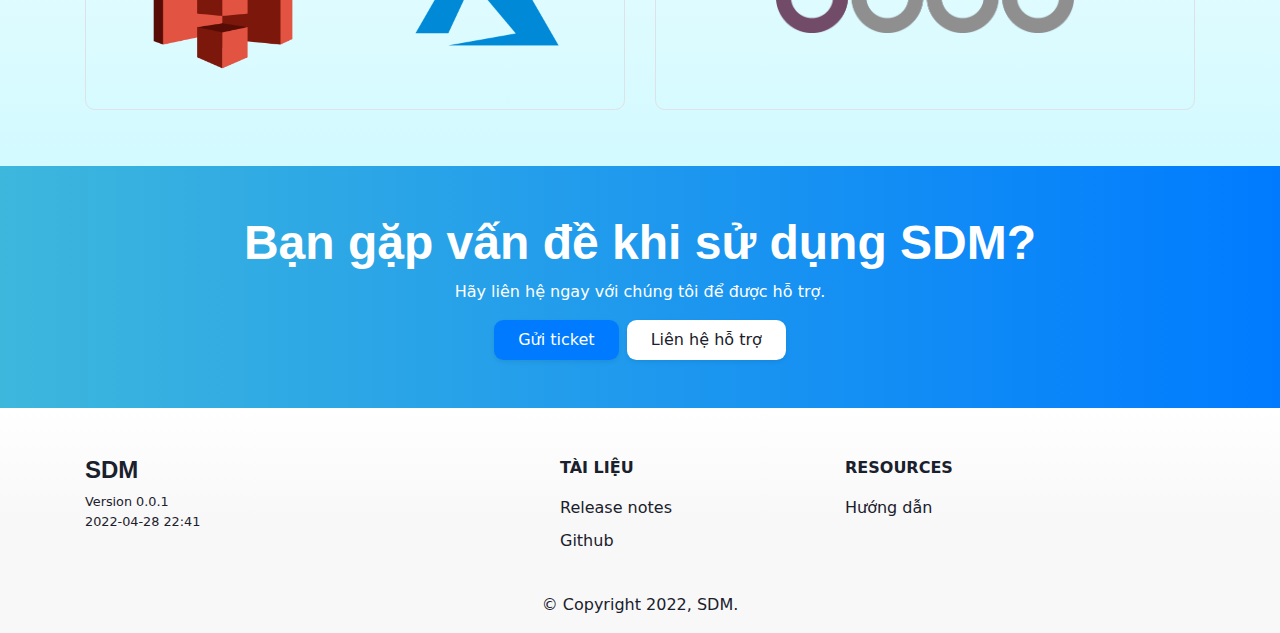
==== commit 9843cac9: "update khối nhóm người dùng và khối feature" ====
--- a/content/landing_page.html
+++ b/content/landing_page.html
@@ -23,7 +23,7 @@
             <div class="container">
                 <a href="/" aria-current="page" class="navbar-brand router-link-exact-active router-link-active"
                     aria-label="Home" target="_self">
-                    <h1 class="primary-logo"> SDM</h1>
+                    <h1 class="primary-logo" style="font-weight: 700;"> SDM</h1>
                 </a>
                 <button aria-label="Menu" type="button" class="btn d-lg-none rounded-full btn-secondary collapsed"
                     aria-expanded="false" aria-controls="nav-collapse" style="overflow-anchor: none">
@@ -69,7 +69,7 @@
             <div class="home-container">
                 <div class="home-wrapper">
                     <div class="text-center container">
-                        <div class="home-title">
+                        <div class="home-title" style="font-weight: 700;">
                             Software Development Manager
                         </div>
                         <div class="home-description">
@@ -127,10 +127,7 @@
                         </g>
                     </svg>
                 </div>
-                <div class="home-features" style="font-family: 'Segoe UI', Tahoma, Geneva, Verdana, sans-serif;">
-                    <div style="background: linear-gradient(0deg, rgb(120, 239, 255), rgb(255, 255, 255)) 0% 0% / auto repeat scroll padding-box border-box rgb(68, 95, 130);
-                            background-blend-mode: normal;
-                            color: rgb(9, 30, 66);">
+                <div class="home-features" >
                         <div class="container pt-5">
                             <div class="row pt-5">
                                 <div class="d-flex justify-content-center col-lg-8 order-lg-2">
@@ -212,14 +209,18 @@
                                 </div>
                             </div>
                         </div>
-                        <div class="home-features">
+                        <div class="home-features" style="font-family: 'Segoe UI', Tahoma, Geneva, Verdana, sans-serif;">
+                            <div style="background: linear-gradient(0deg, rgb(255, 255, 255), rgb(210, 250, 255)) 0% 0% / auto repeat scroll padding-box border-box rgb(68, 95, 130);
+                                    background-blend-mode: normal;
+                                    color: rgb(9, 30, 66);">
                             <div class="container">
-                                <h1 class="pt-5 text-center m-0 pb-5">
+                                <h1 class="pt-5 text-center m-0 pb-2">
                                     SDM hướng đến người dùng là ai?
                                 </h1>
+                                <p class="fs-4 pb-3 text-center">Bạn có phải là một trong nhóm người dùng mà SMD đang hướng đến</p>
                                 <div class="row pt-3 pb-5">
                                     <div class="col-4 text-start">
-                                        <div class="pt-2">
+                                        <div class="py-2">
                                             <button
                                                 class="border-0 bg-transparent text-start content-itinerary__buttons active"
                                                 id="user_bridge">
@@ -229,7 +230,7 @@
                                                     dịch giả tiếng Nhật ngành IT ), phiên dịch.</p>
                                             </button>
                                         </div>
-                                        <div class="pt-2">
+                                        <div class="py-4">
                                             <button
                                                 class="border-0 bg-transparent text-start content-itinerary__buttons"
                                                 id="user_ba">
@@ -239,7 +240,7 @@
                                                     hàng.</p>
                                             </button>
                                         </div>
-                                        <div class="pt-2">
+                                        <div class="py-2">
                                             <button
                                                 class="border-0 bg-transparent text-start content-itinerary__buttons"
                                                 id="user_po">
@@ -263,210 +264,213 @@
                             </div>
                         </div>
 
-                        <div class=""
-                            style="background-image:url(./assets/img/landing_page/bg_function2.jpg) !important;">
-                            <div class="container">
-                                <h1 class="pt-5 text-center">
-                                    Các tính năng trong SDM
-                                </h1>
-                                <div class="row pt-3 pb-5">
-                                    <div class="my-2 col-4">
-                                        <div class="card h-100"
-                                            style="background-color: rgba(255, 255, 255, 0.6) !important;">
-                                            <div class="card-body text-center">
-                                                <img src="./assets/img/landing_page/icon/note.png" width="50px"
-                                                    height="auto" alt="">
-                                                <!-- <i class="fa-regular fa-clipboard fs-1"></i> -->
-                                                <h4 class="card-title mt-3 mb-2">
-                                                    Notes Manager
-                                                </h4>
-                                                <p class="card-text">
-                                                    Quản lý tài liệu của bạn một cách dễ dàng.
-                                                </p>
-                                            </div>
-                                        </div>
-                                    </div>
-                                    <div class="my-2 col-4">
-                                        <div class="card h-100"
-                                            style="background-color: rgba(255, 255, 255, 0.6) !important;">
-                                            <div class="card-body text-center">
-                                                <img src="./assets/img/landing_page/icon/part-time.png" width="50px"
-                                                    height="auto" alt="">
-                                                <h4 class="card-title mt-3 mb-2">
-                                                    Milestones Manager
-                                                </h4>
-                                                <p class="card-text">
-                                                    Tạo ra các mốc thời gian trong công việc.
-                                                </p>
-                                            </div>
-                                        </div>
-                                    </div>
-                                    <div class="my-2 col-4">
-                                        <div class="card h-100"
-                                            style="background-color: rgba(255, 255, 255, 0.6) !important;">
-                                            <div class="card-body text-center">
-                                                <img src="./assets/img/landing_page/icon/merge.png" width="50px"
-                                                    height="auto" alt="">
-                                                <h4 class="card-title mt-3 mb-2">
-                                                    Versions Manager
-                                                </h4>
-                                                <p class="card-text">
-                                                    Truy cập vào lịch sử dự án của bạn và các thay đổi.
-                                                </p>
-                                            </div>
-                                        </div>
-                                    </div>
-                                    <div class="my-2 col-4">
-                                        <div class="card h-100"
-                                            style="background-color: rgba(255, 255, 255, 0.6) !important;">
-                                            <div class="card-body text-center">
-                                                <img src="./assets/img/landing_page/icon/sign.png" width="50px"
-                                                    height="auto" alt="">
-                                                <h4 class="card-title mt-3 mb-2">
-                                                    Requests Manager
-                                                </h4>
-                                                <p class="card-text">
-                                                    Đưa ra yêu cầu dựa trên Note.
-                                                </p>
-                                            </div>
-                                        </div>
-                                    </div>
-                                    <div class="my-2 col-4">
-                                        <div class="card h-100"
-                                            style="background-color: rgba(255, 255, 255, 0.6) !important;">
-                                            <div class="card-body text-center">
-                                                <img src="./assets/img/landing_page/icon/broken-link.png" width="50px"
-                                                    height="auto" alt="">
-                                                <h4 class="card-title mt-3 mb-2">
-                                                    Relate Notes
-                                                </h4>
-                                                <p class="card-text">
-                                                    Thêm các Notes có liên quan vào một Request.
-                                                </p>
-                                            </div>
-                                        </div>
-                                    </div>
-                                    <div class="my-2 col-4">
-                                        <div class="card h-100"
-                                            style="background-color: rgba(255, 255, 255, 0.6) !important;">
-                                            <div class="card-body text-center">
-                                                <img src="./assets/img/landing_page/icon/folder.png" width="50px"
-                                                    height="auto" alt="">
-                                                <h4 class="card-title mt-3 mb-2">
-                                                    Documents
-                                                </h4>
-                                                <p class="card-text">
-                                                    Tài liệu chi tiết cho Request.
-                                                </p>
-                                            </div>
-                                        </div>
-                                    </div>
-                                    <div class="my-2 col-4">
-                                        <div class="card h-100"
-                                            style="background-color: rgba(255, 255, 255, 0.6) !important;">
-                                            <div class="card-body text-center">
-                                                <img src="./assets/img/landing_page/icon/task.png" width="50px"
-                                                    height="auto" alt="">
-                                                <h4 class="card-title mt-3 mb-2">
-                                                    Tasks
-                                                </h4>
-                                                <p class="card-text">
-                                                    Tạo ra các nhiệm vụ để xử lý Request.
-                                                </p>
-                                            </div>
-                                        </div>
-                                    </div>
-                                    <div class="my-2 col-4">
-                                        <div class="card h-100"
-                                            style="background-color: rgba(255, 255, 255, 0.6) !important;">
-                                            <div class="card-body text-center">
-                                                <img src="./assets/img/landing_page/icon/compare.png" width="50px"
-                                                    height="auto" alt="">
-                                                <h4 class="card-title mt-3 mb-2">
-                                                    Version Requests
-                                                </h4>
-                                                <p class="card-text">
-                                                    Lịch sử thay đổi của Request.
-                                                </p>
-                                            </div>
-                                        </div>
-                                    </div>
-                                    <div class="my-2 col-4">
-                                        <div class="card h-100"
-                                            style="background-color: rgba(255, 255, 255, 0.6) !important;">
-                                            <div class="card-body text-center">
-                                                <img src="./assets/img/landing_page/icon/chat.png" width="50px"
-                                                    height="auto" alt="">
-                                                <h4 class="card-title mt-3 mb-2">
-                                                    Messaging
-                                                </h4>
-                                                <p class="card-text">
-                                                    Giao tiếp với thành viên trong nhóm một cách dễ dàng.
-                                                </p>
-                                            </div>
-                                        </div>
-                                    </div>
-                                    <div class="my-2 col-4">
-                                        <div class="card h-100"
-                                            style="background-color: rgba(255, 255, 255, 0.6) !important;">
-                                            <div class="card-body text-center">
-                                                <img src="./assets/img/landing_page/icon/tag.png" width="50px"
-                                                    height="auto" alt="">
-                                                <h4 class="card-title mt-3 mb-2">
-                                                    Tags
-                                                </h4>
-                                                <p class="card-text">
-                                                    Sắp xếp các Note của bạn bằng các thẻ tag.
-                                                </p>
-                                            </div>
-                                        </div>
-                                    </div>
-                                    <div class="my-2 col-4">
-                                        <div class="card h-100"
-                                            style="background-color: rgba(255, 255, 255, 0.6) !important;">
-                                            <div class="card-body text-center">
-                                                <img src="./assets/img/landing_page/icon/filter.png" width="50px"
-                                                    height="auto" alt="">
-                                                <h4 class="card-title mt-3 mb-2">
-                                                    Filters
-                                                </h4>
-                                                <p class="card-text">
-                                                    Lọc các trang quản lý bằng cách chọn và ấn nut lọc.
-                                                </p>
-                                            </div>
-                                        </div>
-                                    </div>
-                                    <div class="my-2 col-4">
-                                        <div class="card h-100"
-                                            style="background-color: rgba(255, 255, 255, 0.6) !important;">
-                                            <div class="card-body text-center">
-                                                <img src="./assets/img/landing_page/icon/import.png" width="50px"
-                                                    height="auto" alt="">
-                                                <h4 class="card-title mt-3 mb-2">
-                                                    Import Files
-                                                </h4>
-                                                <p class="card-text">
-                                                    Thêm các file dữ liệu của bạn với chỉ với một cú click.
-                                                </p>
-                                            </div>
-                                        </div>
-                                    </div>
-                                </div>
-                            </div>
-                        </div>
-                        <div class="" style="background: linear-gradient(0deg, rgb(120, 239, 255), rgb(255, 255, 255)) 0% 0% / auto repeat scroll padding-box border-box rgb(68, 95, 130);
+                        <div class="home-container"
+                        style="background: linear-gradient(0deg, rgb(210, 250, 255), rgb(180, 246, 255)) 0% 0% / auto repeat scroll padding-box border-box rgb(68, 95, 130);
                         background-blend-mode: normal;
                         color: rgb(9, 30, 66);">
                             <div class="container">
-                                <h1 class="pt-5 text-center">
+                                <h1 class="pt-5 text-center m-0 pb-2">
+                                    Các tính năng trong SDM
+                                </h1>
+                                <p class="fs-4 pb-3 text-center">Một công cụ đơn giản mạnh mẽ với đầy đủ các chức năng.</p>
+                                <div class="row pt-3 pb-5">
+                                    <div class="my-2 col-4">
+                                        <div class="card h-100"
+                                            style="background-color: rgba(255, 255, 255, 0.6) !important;">
+                                            <div class="card-body text-center">
+                                                <img src="./assets/img/landing_page/icon/note.png" width="50px"
+                                                    height="auto" alt="">
+                                                <h4 class="card-title mt-3 mb-2">
+                                                    Notes Manager
+                                                </h4>
+                                                <p class="card-text">
+                                                    Quản lý tài liệu của bạn một cách dễ dàng.
+                                                </p>
+                                            </div>
+                                        </div>
+                                    </div>
+                                    <div class="my-2 col-4">
+                                        <div class="card h-100"
+                                            style="background-color: rgba(255, 255, 255, 0.6) !important;">
+                                            <div class="card-body text-center">
+                                                <img src="./assets/img/landing_page/icon/part-time.png" width="50px"
+                                                    height="auto" alt="">
+                                                <h4 class="card-title mt-3 mb-2">
+                                                    Milestones Manager
+                                                </h4>
+                                                <p class="card-text">
+                                                    Tạo ra các mốc thời gian trong công việc.
+                                                </p>
+                                            </div>
+                                        </div>
+                                    </div>
+                                    <div class="my-2 col-4">
+                                        <div class="card h-100"
+                                            style="background-color: rgba(255, 255, 255, 0.6) !important;">
+                                            <div class="card-body text-center">
+                                                <img src="./assets/img/landing_page/icon/merge.png" width="50px"
+                                                    height="auto" alt="">
+                                                <h4 class="card-title mt-3 mb-2">
+                                                    Versions Manager
+                                                </h4>
+                                                <p class="card-text">
+                                                    Truy cập vào lịch sử dự án của bạn và các thay đổi.
+                                                </p>
+                                            </div>
+                                        </div>
+                                    </div>
+                                    <div class="my-2 col-4">
+                                        <div class="card h-100"
+                                            style="background-color: rgba(255, 255, 255, 0.6) !important;">
+                                            <div class="card-body text-center">
+                                                <img src="./assets/img/landing_page/icon/sign.png" width="50px"
+                                                    height="auto" alt="">
+                                                <h4 class="card-title mt-3 mb-2">
+                                                    Requests Manager
+                                                </h4>
+                                                <p class="card-text">
+                                                    Đưa ra yêu cầu dựa trên Note.
+                                                </p>
+                                            </div>
+                                        </div>
+                                    </div>
+                                    <div class="my-2 col-4">
+                                        <div class="card h-100"
+                                            style="background-color: rgba(255, 255, 255, 0.6) !important;">
+                                            <div class="card-body text-center">
+                                                <img src="./assets/img/landing_page/icon/broken-link.png" width="50px"
+                                                    height="auto" alt="">
+                                                <h4 class="card-title mt-3 mb-2">
+                                                    Relate Notes
+                                                </h4>
+                                                <p class="card-text">
+                                                    Thêm các Notes có liên quan vào một Request.
+                                                </p>
+                                            </div>
+                                        </div>
+                                    </div>
+                                    <div class="my-2 col-4">
+                                        <div class="card h-100"
+                                            style="background-color: rgba(255, 255, 255, 0.6) !important;">
+                                            <div class="card-body text-center">
+                                                <img src="./assets/img/landing_page/icon/folder.png" width="50px"
+                                                    height="auto" alt="">
+                                                <h4 class="card-title mt-3 mb-2">
+                                                    Documents
+                                                </h4>
+                                                <p class="card-text">
+                                                    Tài liệu chi tiết cho Request.
+                                                </p>
+                                            </div>
+                                        </div>
+                                    </div>
+                                    <div class="my-2 col-4">
+                                        <div class="card h-100"
+                                            style="background-color: rgba(255, 255, 255, 0.6) !important;">
+                                            <div class="card-body text-center">
+                                                <img src="./assets/img/landing_page/icon/task.png" width="50px"
+                                                    height="auto" alt="">
+                                                <h4 class="card-title mt-3 mb-2">
+                                                    Tasks
+                                                </h4>
+                                                <p class="card-text">
+                                                    Tạo ra các nhiệm vụ để xử lý Request.
+                                                </p>
+                                            </div>
+                                        </div>
+                                    </div>
+                                    <div class="my-2 col-4">
+                                        <div class="card h-100"
+                                            style="background-color: rgba(255, 255, 255, 0.6) !important;">
+                                            <div class="card-body text-center">
+                                                <img src="./assets/img/landing_page/icon/compare.png" width="50px"
+                                                    height="auto" alt="">
+                                                <h4 class="card-title mt-3 mb-2">
+                                                    Version Requests
+                                                </h4>
+                                                <p class="card-text">
+                                                    Lịch sử thay đổi của Request.
+                                                </p>
+                                            </div>
+                                        </div>
+                                    </div>
+                                    <div class="my-2 col-4">
+                                        <div class="card h-100"
+                                            style="background-color: rgba(255, 255, 255, 0.6) !important;">
+                                            <div class="card-body text-center">
+                                                <img src="./assets/img/landing_page/icon/chat.png" width="50px"
+                                                    height="auto" alt="">
+                                                <h4 class="card-title mt-3 mb-2">
+                                                    Messaging
+                                                </h4>
+                                                <p class="card-text">
+                                                    Giao tiếp với thành viên trong nhóm một cách dễ dàng.
+                                                </p>
+                                            </div>
+                                        </div>
+                                    </div>
+                                    <div class="my-2 col-4">
+                                        <div class="card h-100"
+                                            style="background-color: rgba(255, 255, 255, 0.6) !important;">
+                                            <div class="card-body text-center">
+                                                <img src="./assets/img/landing_page/icon/tag.png" width="50px"
+                                                    height="auto" alt="">
+                                                <h4 class="card-title mt-3 mb-2">
+                                                    Tags
+                                                </h4>
+                                                <p class="card-text">
+                                                    Sắp xếp các Note của bạn bằng các thẻ tag.
+                                                </p>
+                                            </div>
+                                        </div>
+                                    </div>
+                                    <div class="my-2 col-4">
+                                        <div class="card h-100"
+                                            style="background-color: rgba(255, 255, 255, 0.6) !important;">
+                                            <div class="card-body text-center">
+                                                <img src="./assets/img/landing_page/icon/filter.png" width="50px"
+                                                    height="auto" alt="">
+                                                <h4 class="card-title mt-3 mb-2">
+                                                    Filters
+                                                </h4>
+                                                <p class="card-text">
+                                                    Lọc các trang quản lý bằng cách chọn và ấn nut lọc.
+                                                </p>
+                                            </div>
+                                        </div>
+                                    </div>
+                                    <div class="my-2 col-4">
+                                        <div class="card h-100"
+                                            style="background-color: rgba(255, 255, 255, 0.6) !important;">
+                                            <div class="card-body text-center">
+                                                <img src="./assets/img/landing_page/icon/import.png" width="50px"
+                                                    height="auto" alt="">
+                                                <h4 class="card-title mt-3 mb-2">
+                                                    Import Files
+                                                </h4>
+                                                <p class="card-text">
+                                                    Thêm các file dữ liệu của bạn với chỉ với một cú click.
+                                                </p>
+                                            </div>
+                                        </div>
+                                    </div>
+                                </div>
+                            </div>
+                        </div>
+                        <div class="" style="background: linear-gradient(0deg, rgb(210, 250, 255), rgb(255, 255, 255)) 0% 0% / auto repeat scroll padding-box border-box rgb(68, 95, 130);
+                        background-blend-mode: normal;
+                        color: rgb(9, 30, 66);">
+                            <div class="container">
+                                <h1 class="pt-5 text-center m-0 pb-2">
                                     Các tính năng cập nhật trong tương lai
                                 </h1>
+                                <p class="fs-4 pb-3 text-center">SDM sẽ được tích hợp thêm các tính năng hữu ích trong tương lai.</p>
                                 <div class="row pt-3 pb-5">
                                     <div class="my-2 col-6">
                                         <div class="card h-100 bg-transparent border border-1 border-info">
                                             <div class="card-body">
-                                                <h4 class="card-title mb-4 text-center border-bottom">
-                                                   <span>Quản lý Note</span> 
+                                                <h4 class="card-title mb-4 text-center border-bottom pb-2">
+                                                   <span>Notes Manager</span> 
                                                 </h4>
                                                 <p class="card-text">
                                                     Bạn có thể upload file từ cloud drive như:
@@ -489,10 +493,10 @@
                                         </div>
                                     </div>
                                     <div class="my-2 col-6">
-                                        <div class="card h-100">
+                                        <div class="card h-100 bg-transparent border border-1 border-info">
                                             <div class="card-body">
-                                                <h4 class="card-title mb-4 text-center">
-                                                    Quản lý Task
+                                                <h4 class="card-title mb-4 text-center border-bottom pb-2">
+                                                    Tasks Manager
                                                 </h4>
                                                 <p class="card-text pb-3">
                                                     Tích hợp quản lý task từ bên thứ 3 như Odoo, hiển thị các thông tin
@@ -504,10 +508,42 @@
                                         </div>
                                     </div>
                                 </div>
+                                <!-- <div class="row">
+                                    <div class="col-4">
+                                        <div class="area">
+                                            <div class="rotate y">
+                                                <div class="truoc">
+                                                    <div class="bg-white">
+                                                        <img src="./assets/img/landing_page/amazon_s3_1.png"
+                                                    style="width: 200px; height: 200px;" alt=""
+                                                    class="img-fluid">
+                                                    </div>
+                                                    
+                                                </div>
+                                                <div class="sau">
+                                                    SDM có thể upload file từ Amazon S3
+                                                </div>
+                                            </div>
+                                        </div>
+                                    </div>
+                                    <div class="col-4">
+                                        <div class="area">
+
+                                            <div class="rotate y">
+
+                                                <div class="truoc"><img src="http://....jpg" title="1" /></div>
+
+                                                <div class="sau"><img src="http://....jpg" title="2" /></div>
+
+                                            </div>
+
+                                        </div>
+                                    </div>
+                                </div> -->
                             </div>
                         </div>
                     </div>
-                    <div class="" style="background-image: url(./assets/img/landing_page/bg_help.jpg);">
+                    <div class="home-container" >
                         <div class="container">
                             <div class="container">
                                 <div class="row py-5">
@@ -582,7 +618,7 @@
                     <div class="row">
                         <div class="col-md-5 col-6">
                             <a class="footer-logo" href="#">
-                                <h4>Software Development Manager</h4>
+                                <h4 style="font-weight: 700;">SDM</h4>
                             </a>
                             <p class="small">
                                 Version 0.0.1
@@ -622,7 +658,7 @@
                                 </li>
                             </ul>
                         </div>
-                        
+
                         <!-- <div class="col-md-4 col-6">
                             <p class="text-uppercase font-weight-bold">
                                 Công ty
--- a/content/assets/css/style.css
+++ b/content/assets/css/style.css
@@ -1,4 +1,5 @@
 @charset "UTF-8";
+
 @font-face {
     font-display: swap;
     font-family: Source Sans Pro;
@@ -7,6 +8,7 @@
     src: local("Source Sans Pro"), local("SourceSansPro"),
         url(../fonts/SourceSansPro/SourceSansPro-Regular.woff2) format("woff2");
 }
+
 @font-face {
     font-display: swap;
     font-family: Source Sans Pro;
@@ -15,6 +17,7 @@
     src: local("Source Sans Pro"), local("SourceSansPro"),
         url(../fonts/SourceSansPro/SourceSansPro-Bold.woff2) format("woff2");
 }
+
 @font-face {
     font-display: swap;
     font-family: Source Sans Pro;
@@ -23,6 +26,7 @@
     src: local("Source Sans Pro"), local("SourceSansPro"),
         url(../fonts/SourceSansPro/SourceSansPro-Italic.woff2) format("woff2");
 }
+
 @font-face {
     font-display: swap;
     font-family: Source Code Pro;
@@ -31,6 +35,7 @@
     src: local("Source Code Pro"), local("SourceCodePro"),
         url(../fonts/SourceCodePro/SourceCodePro-Regular.woff2) format("woff2");
 }
+
 @font-face {
     font-display: swap;
     font-family: Source Code Pro;
@@ -39,6 +44,7 @@
     src: local("Source Code Pro"), local("SourceCodePro"),
         url(../fonts/SourceCodePro/SourceCodePro-Bold.woff2) format("woff2");
 }
+
 @font-face {
     font-display: swap;
     font-family: Source Code Pro;
@@ -47,6 +53,7 @@
     src: local("Source Code Pro"), local("SourceCodePro"),
         url(../fonts/SourceCodePro/SourceCodePro-Italic.woff2) format("woff2");
 }
+
 svg:not(:root).svg-inline--fa {
     overflow: visible;
 }
@@ -58,83 +65,109 @@
     overflow: visible;
     vertical-align: -0.125em;
 }
+
 .svg-inline--fa.fa-lg {
     vertical-align: -0.225em;
 }
+
 .svg-inline--fa.fa-w-1 {
     width: 0.0625em;
 }
+
 .svg-inline--fa.fa-w-2 {
     width: 0.125em;
 }
+
 .svg-inline--fa.fa-w-3 {
     width: 0.1875em;
 }
+
 .svg-inline--fa.fa-w-4 {
     width: 0.25em;
 }
+
 .svg-inline--fa.fa-w-5 {
     width: 0.3125em;
 }
+
 .svg-inline--fa.fa-w-6 {
     width: 0.375em;
 }
+
 .svg-inline--fa.fa-w-7 {
     width: 0.4375em;
 }
+
 .svg-inline--fa.fa-w-8 {
     width: 0.5em;
 }
+
 .svg-inline--fa.fa-w-9 {
     width: 0.5625em;
 }
+
 .svg-inline--fa.fa-w-10 {
     width: 0.625em;
 }
+
 .svg-inline--fa.fa-w-11 {
     width: 0.6875em;
 }
+
 .svg-inline--fa.fa-w-12 {
     width: 0.75em;
 }
+
 .svg-inline--fa.fa-w-13 {
     width: 0.8125em;
 }
+
 .svg-inline--fa.fa-w-14 {
     width: 0.875em;
 }
+
 .svg-inline--fa.fa-w-15 {
     width: 0.9375em;
 }
+
 .svg-inline--fa.fa-w-16 {
     width: 1em;
 }
+
 .svg-inline--fa.fa-w-17 {
     width: 1.0625em;
 }
+
 .svg-inline--fa.fa-w-18 {
     width: 1.125em;
 }
+
 .svg-inline--fa.fa-w-19 {
     width: 1.1875em;
 }
+
 .svg-inline--fa.fa-w-20 {
     width: 1.25em;
 }
+
 .svg-inline--fa.fa-pull-left {
     margin-right: 0.3em;
     width: auto;
 }
+
 .svg-inline--fa.fa-pull-right {
     margin-left: 0.3em;
     width: auto;
 }
+
 .svg-inline--fa.fa-border {
     height: 1.5em;
 }
+
 .svg-inline--fa.fa-li {
     width: 2em;
 }
+
 .svg-inline--fa.fa-fw {
     width: 1.25em;
 }
@@ -156,6 +189,7 @@
     vertical-align: -0.125em;
     width: 1em;
 }
+
 .fa-layers svg.svg-inline--fa {
     -webkit-transform-origin: center center;
     transform-origin: center center;
@@ -302,7 +336,8 @@
     margin-left: 2.5em;
     padding-left: 0;
 }
-.fa-ul > li {
+
+.fa-ul>li {
     position: relative;
 }
 
@@ -359,6 +394,7 @@
         -webkit-transform: rotate(0deg);
         transform: rotate(0deg);
     }
+
     100% {
         -webkit-transform: rotate(360deg);
         transform: rotate(360deg);
@@ -370,6 +406,7 @@
         -webkit-transform: rotate(0deg);
         transform: rotate(0deg);
     }
+
     100% {
         -webkit-transform: rotate(360deg);
         transform: rotate(360deg);
@@ -505,6 +542,7 @@
 .fad.fa-inverse {
     color: #fff;
 }
+
 /* BASICS */
 
 .CodeMirror {
@@ -518,16 +556,20 @@
 /* PADDING */
 
 .CodeMirror-lines {
-    padding: 4px 0; /* Vertical padding around content */
-}
+    padding: 4px 0;
+    /* Vertical padding around content */
+}
+
 .CodeMirror pre.CodeMirror-line,
 .CodeMirror pre.CodeMirror-line-like {
-    padding: 0 4px; /* Horizontal padding of content */
+    padding: 0 4px;
+    /* Horizontal padding of content */
 }
 
 .CodeMirror-scrollbar-filler,
 .CodeMirror-gutter-filler {
-    background-color: white; /* The little square between H and V scrollbars */
+    background-color: white;
+    /* The little square between H and V scrollbars */
 }
 
 /* GUTTER */
@@ -537,8 +579,9 @@
     background-color: #f7f7f7;
     white-space: nowrap;
 }
-.CodeMirror-linenumbers {
-}
+
+.CodeMirror-linenumbers {}
+
 .CodeMirror-linenumber {
     padding: 0 3px 0 5px;
     min-width: 20px;
@@ -550,6 +593,7 @@
 .CodeMirror-guttermarker {
     color: black;
 }
+
 .CodeMirror-guttermarker-subtle {
     color: #999;
 }
@@ -561,62 +605,70 @@
     border-right: none;
     width: 0;
 }
+
 /* Shown when moving in bi-directional text */
 .CodeMirror div.CodeMirror-secondarycursor {
     border-left: 1px solid silver;
 }
+
 .cm-fat-cursor .CodeMirror-cursor {
     width: auto;
     border: 0 !important;
     background: #7e7;
 }
+
 .cm-fat-cursor div.CodeMirror-cursors {
     z-index: 1;
 }
+
 .cm-fat-cursor .CodeMirror-line::selection,
-.cm-fat-cursor .CodeMirror-line > span::selection,
-.cm-fat-cursor .CodeMirror-line > span > span::selection {
+.cm-fat-cursor .CodeMirror-line>span::selection,
+.cm-fat-cursor .CodeMirror-line>span>span::selection {
     background: transparent;
 }
+
 .cm-fat-cursor .CodeMirror-line::-moz-selection,
-.cm-fat-cursor .CodeMirror-line > span::-moz-selection,
-.cm-fat-cursor .CodeMirror-line > span > span::-moz-selection {
+.cm-fat-cursor .CodeMirror-line>span::-moz-selection,
+.cm-fat-cursor .CodeMirror-line>span>span::-moz-selection {
     background: transparent;
 }
+
 .cm-fat-cursor {
     caret-color: transparent;
 }
+
 @-moz-keyframes blink {
-    0% {
-    }
+    0% {}
+
     50% {
         background-color: transparent;
     }
-    100% {
-    }
-}
+
+    100% {}
+}
+
 @-webkit-keyframes blink {
-    0% {
-    }
+    0% {}
+
     50% {
         background-color: transparent;
     }
-    100% {
-    }
-}
+
+    100% {}
+}
+
 @keyframes blink {
-    0% {
-    }
+    0% {}
+
     50% {
         background-color: transparent;
     }
-    100% {
-    }
+
+    100% {}
 }
 
 /* Can style cursor different in overwrite (non-insert) mode */
-.CodeMirror-overwrite .CodeMirror-cursor {
-}
+.CodeMirror-overwrite .CodeMirror-cursor {}
 
 .cm-tab {
     display: inline-block;
@@ -631,6 +683,7 @@
     bottom: 0;
     overflow: hidden;
 }
+
 .CodeMirror-ruler {
     border-left: 1px solid #ccc;
     top: 0;
@@ -643,25 +696,32 @@
 .cm-s-default .cm-header {
     color: blue;
 }
+
 .cm-s-default .cm-quote {
     color: #090;
 }
+
 .cm-negative {
     color: #d44;
 }
+
 .cm-positive {
     color: #292;
 }
+
 .cm-header,
 .cm-strong {
     font-weight: bold;
 }
+
 .cm-em {
     font-style: italic;
 }
+
 .cm-link {
     text-decoration: underline;
 }
+
 .cm-strikethrough {
     text-decoration: line-through;
 }
@@ -669,57 +729,73 @@
 .cm-s-default .cm-keyword {
     color: #708;
 }
+
 .cm-s-default .cm-atom {
     color: #219;
 }
+
 .cm-s-default .cm-number {
     color: #164;
 }
+
 .cm-s-default .cm-def {
     color: #00f;
 }
+
 .cm-s-default .cm-variable,
 .cm-s-default .cm-punctuation,
 .cm-s-default .cm-property,
-.cm-s-default .cm-operator {
-}
+.cm-s-default .cm-operator {}
+
 .cm-s-default .cm-variable-2 {
     color: #05a;
 }
+
 .cm-s-default .cm-variable-3,
 .cm-s-default .cm-type {
     color: #085;
 }
+
 .cm-s-default .cm-comment {
     color: #a50;
 }
+
 .cm-s-default .cm-string {
     color: #a11;
 }
+
 .cm-s-default .cm-string-2 {
     color: #f50;
 }
+
 .cm-s-default .cm-meta {
     color: #555;
 }
+
 .cm-s-default .cm-qualifier {
     color: #555;
 }
+
 .cm-s-default .cm-builtin {
     color: #30a;
 }
+
 .cm-s-default .cm-bracket {
     color: #997;
 }
+
 .cm-s-default .cm-tag {
     color: #170;
 }
+
 .cm-s-default .cm-attribute {
     color: #00c;
 }
+
 .cm-s-default .cm-hr {
     color: #999;
 }
+
 .cm-s-default .cm-link {
     color: #00c;
 }
@@ -727,6 +803,7 @@
 .cm-s-default .cm-error {
     color: #f00;
 }
+
 .cm-invalidchar {
     color: #f00;
 }
@@ -740,12 +817,15 @@
 div.CodeMirror span.CodeMirror-matchingbracket {
     color: #0b0;
 }
+
 div.CodeMirror span.CodeMirror-nonmatchingbracket {
     color: #a22;
 }
+
 .CodeMirror-matchingtag {
     background: rgba(255, 150, 0, 0.3);
 }
+
 .CodeMirror-activeline-background {
     background: #e8f2ff;
 }
@@ -762,16 +842,19 @@
 }
 
 .CodeMirror-scroll {
-    overflow: scroll !important; /* Things will break if this is overridden */
+    overflow: scroll !important;
+    /* Things will break if this is overridden */
     /* 50px is the magic margin used to hide the element's real scrollbars */
     /* See overflow: hidden in .CodeMirror */
     margin-bottom: -50px;
     margin-right: -50px;
     padding-bottom: 50px;
     height: 100%;
-    outline: none; /* Prevent dragging from highlighting the element */
+    outline: none;
+    /* Prevent dragging from highlighting the element */
     position: relative;
 }
+
 .CodeMirror-sizer {
     position: relative;
     border-right: 50px solid transparent;
@@ -789,22 +872,26 @@
     display: none;
     outline: none;
 }
+
 .CodeMirror-vscrollbar {
     right: 0;
     top: 0;
     overflow-x: hidden;
     overflow-y: scroll;
 }
+
 .CodeMirror-hscrollbar {
     bottom: 0;
     left: 0;
     overflow-y: hidden;
     overflow-x: scroll;
 }
+
 .CodeMirror-scrollbar-filler {
     right: 0;
     bottom: 0;
 }
+
 .CodeMirror-gutter-filler {
     left: 0;
     bottom: 0;
@@ -817,6 +904,7 @@
     min-height: 100%;
     z-index: 3;
 }
+
 .CodeMirror-gutter {
     white-space: normal;
     height: 100%;
@@ -824,34 +912,41 @@
     vertical-align: top;
     margin-bottom: -50px;
 }
+
 .CodeMirror-gutter-wrapper {
     position: absolute;
     z-index: 4;
     background: none !important;
     border: none !important;
 }
+
 .CodeMirror-gutter-background {
     position: absolute;
     top: 0;
     bottom: 0;
     z-index: 4;
 }
+
 .CodeMirror-gutter-elt {
     position: absolute;
     cursor: default;
     z-index: 4;
 }
+
 .CodeMirror-gutter-wrapper ::selection {
     background-color: transparent;
 }
+
 .CodeMirror-gutter-wrapper ::-moz-selection {
     background-color: transparent;
 }
 
 .CodeMirror-lines {
     cursor: text;
-    min-height: 1px; /* prevents collapsing before first draw */
-}
+    min-height: 1px;
+    /* prevents collapsing before first draw */
+}
+
 .CodeMirror pre.CodeMirror-line,
 .CodeMirror pre.CodeMirror-line-like {
     /* Reset some styles that the rest of the page might have set */
@@ -874,6 +969,7 @@
     -webkit-font-variant-ligatures: contextual;
     font-variant-ligatures: contextual;
 }
+
 .CodeMirror-wrap pre.CodeMirror-line,
 .CodeMirror-wrap pre.CodeMirror-line-like {
     word-wrap: break-word;
@@ -893,11 +989,11 @@
 .CodeMirror-linewidget {
     position: relative;
     z-index: 2;
-    padding: 0.1px; /* Force widget margins to stay inside of the container */
-}
-
-.CodeMirror-widget {
-}
+    padding: 0.1px;
+    /* Force widget margins to stay inside of the container */
+}
+
+.CodeMirror-widget {}
 
 .CodeMirror-rtl pre {
     direction: rtl;
@@ -929,6 +1025,7 @@
     position: absolute;
     pointer-events: none;
 }
+
 .CodeMirror-measure pre {
     position: static;
 }
@@ -938,6 +1035,7 @@
     position: relative;
     z-index: 3;
 }
+
 div.CodeMirror-dragcursors {
     visibility: visible;
 }
@@ -949,20 +1047,24 @@
 .CodeMirror-selected {
     background: #d9d9d9;
 }
+
 .CodeMirror-focused .CodeMirror-selected {
     background: #d7d4f0;
 }
+
 .CodeMirror-crosshair {
     cursor: crosshair;
 }
+
 .CodeMirror-line::selection,
-.CodeMirror-line > span::selection,
-.CodeMirror-line > span > span::selection {
+.CodeMirror-line>span::selection,
+.CodeMirror-line>span>span::selection {
     background: #d7d4f0;
 }
+
 .CodeMirror-line::-moz-selection,
-.CodeMirror-line > span::-moz-selection,
-.CodeMirror-line > span > span::-moz-selection {
+.CodeMirror-line>span::-moz-selection,
+.CodeMirror-line>span>span::-moz-selection {
     background: #d7d4f0;
 }
 
@@ -977,6 +1079,7 @@
 }
 
 @media print {
+
     /* Hide the cursor when printing */
     .CodeMirror div.CodeMirror-cursors {
         visibility: hidden;
@@ -1007,32 +1110,40 @@
     background: #000000;
     color: #cccccc;
 }
+
 .cm-s-tomorrow-night-eighties div.CodeMirror-selected {
     background: #2d2d2d;
 }
+
 .cm-s-tomorrow-night-eighties .CodeMirror-line::selection,
-.cm-s-tomorrow-night-eighties .CodeMirror-line > span::selection,
-.cm-s-tomorrow-night-eighties .CodeMirror-line > span > span::selection {
+.cm-s-tomorrow-night-eighties .CodeMirror-line>span::selection,
+.cm-s-tomorrow-night-eighties .CodeMirror-line>span>span::selection {
     background: rgba(45, 45, 45, 0.99);
 }
+
 .cm-s-tomorrow-night-eighties .CodeMirror-line::-moz-selection,
-.cm-s-tomorrow-night-eighties .CodeMirror-line > span::-moz-selection,
-.cm-s-tomorrow-night-eighties .CodeMirror-line > span > span::-moz-selection {
+.cm-s-tomorrow-night-eighties .CodeMirror-line>span::-moz-selection,
+.cm-s-tomorrow-night-eighties .CodeMirror-line>span>span::-moz-selection {
     background: rgba(45, 45, 45, 0.99);
 }
+
 .cm-s-tomorrow-night-eighties .CodeMirror-gutters {
     background: #000000;
     border-right: 0px;
 }
+
 .cm-s-tomorrow-night-eighties .CodeMirror-guttermarker {
     color: #f2777a;
 }
+
 .cm-s-tomorrow-night-eighties .CodeMirror-guttermarker-subtle {
     color: #777;
 }
+
 .cm-s-tomorrow-night-eighties .CodeMirror-linenumber {
     color: #515151;
 }
+
 .cm-s-tomorrow-night-eighties .CodeMirror-cursor {
     border-left: 1px solid #6a6a6a;
 }
@@ -1040,9 +1151,11 @@
 .cm-s-tomorrow-night-eighties span.cm-comment {
     color: #d27b53;
 }
+
 .cm-s-tomorrow-night-eighties span.cm-atom {
     color: #a16a94;
 }
+
 .cm-s-tomorrow-night-eighties span.cm-number {
     color: #a16a94;
 }
@@ -1051,9 +1164,11 @@
 .cm-s-tomorrow-night-eighties span.cm-attribute {
     color: #99cc99;
 }
+
 .cm-s-tomorrow-night-eighties span.cm-keyword {
     color: #f2777a;
 }
+
 .cm-s-tomorrow-night-eighties span.cm-string {
     color: #ffcc66;
 }
@@ -1061,21 +1176,27 @@
 .cm-s-tomorrow-night-eighties span.cm-variable {
     color: #99cc99;
 }
+
 .cm-s-tomorrow-night-eighties span.cm-variable-2 {
     color: #6699cc;
 }
+
 .cm-s-tomorrow-night-eighties span.cm-def {
     color: #f99157;
 }
+
 .cm-s-tomorrow-night-eighties span.cm-bracket {
     color: #cccccc;
 }
+
 .cm-s-tomorrow-night-eighties span.cm-tag {
     color: #f2777a;
 }
+
 .cm-s-tomorrow-night-eighties span.cm-link {
     color: #a16a94;
 }
+
 .cm-s-tomorrow-night-eighties span.cm-error {
     background: #f2777a;
     color: #6a6a6a;
@@ -1084,10 +1205,12 @@
 .cm-s-tomorrow-night-eighties .CodeMirror-activeline-background {
     background: #343600;
 }
+
 .cm-s-tomorrow-night-eighties .CodeMirror-matchingbracket {
     text-decoration: underline;
     color: white !important;
 }
+
 /**
     Name: IntelliJ IDEA darcula theme
     From IntelliJ IDEA by JetBrains
@@ -1098,6 +1221,7 @@
         "DejaVu Sans Mono", "Bitstream Vera Sans Mono", "Courier New", monospace,
         serif;
 }
+
 .cm-s-darcula.CodeMirror {
     background: #2b2b2b;
     color: #a9b7c6;
@@ -1106,82 +1230,105 @@
 .cm-s-darcula span.cm-meta {
     color: #bbb529;
 }
+
 .cm-s-darcula span.cm-number {
     color: #6897bb;
 }
+
 .cm-s-darcula span.cm-keyword {
     color: #cc7832;
     line-height: 1em;
     font-weight: bold;
 }
+
 .cm-s-darcula span.cm-def {
     color: #a9b7c6;
     font-style: italic;
 }
+
 .cm-s-darcula span.cm-variable {
     color: #a9b7c6;
 }
+
 .cm-s-darcula span.cm-variable-2 {
     color: #a9b7c6;
 }
+
 .cm-s-darcula span.cm-variable-3 {
     color: #9876aa;
 }
+
 .cm-s-darcula span.cm-type {
     color: #aabbcc;
     font-weight: bold;
 }
+
 .cm-s-darcula span.cm-property {
     color: #ffc66d;
 }
+
 .cm-s-darcula span.cm-operator {
     color: #a9b7c6;
 }
+
 .cm-s-darcula span.cm-string {
     color: #6a8759;
 }
+
 .cm-s-darcula span.cm-string-2 {
     color: #6a8759;
 }
+
 .cm-s-darcula span.cm-comment {
     color: #61a151;
     font-style: italic;
 }
+
 .cm-s-darcula span.cm-link {
     color: #cc7832;
 }
+
 .cm-s-darcula span.cm-atom {
     color: #cc7832;
 }
+
 .cm-s-darcula span.cm-error {
     color: #bc3f3c;
 }
+
 .cm-s-darcula span.cm-tag {
     color: #629755;
     font-weight: bold;
     font-style: italic;
     text-decoration: underline;
 }
+
 .cm-s-darcula span.cm-attribute {
     color: #6897bb;
 }
+
 .cm-s-darcula span.cm-qualifier {
     color: #6a8759;
 }
+
 .cm-s-darcula span.cm-bracket {
     color: #a9b7c6;
 }
+
 .cm-s-darcula span.cm-builtin {
     color: #ff9e59;
 }
+
 .cm-s-darcula span.cm-special {
     color: #ff9e59;
 }
+
 .cm-s-darcula span.cm-matchhighlight {
     color: #ffffff;
     background-color: rgba(50, 89, 48, 0.7);
     font-weight: normal;
 }
+
 .cm-s-darcula span.cm-searching {
     color: #ffffff;
     background-color: rgba(61, 115, 59, 0.7);
@@ -1191,22 +1338,28 @@
 .cm-s-darcula .CodeMirror-cursor {
     border-left: 1px solid #a9b7c6;
 }
+
 .cm-s-darcula .CodeMirror-activeline-background {
     background: #323232;
 }
+
 .cm-s-darcula .CodeMirror-gutters {
     background: #313335;
     border-right: 1px solid #313335;
 }
+
 .cm-s-darcula .CodeMirror-guttermarker {
     color: #ffee80;
 }
+
 .cm-s-darcula .CodeMirror-guttermarker-subtle {
     color: #d0d0d0;
 }
+
 .cm-s-darcula .CodeMirrir-linenumber {
     color: #606366;
 }
+
 .cm-s-darcula .CodeMirror-matchingbracket {
     background-color: #3b514d;
     color: #ffef28 !important;
@@ -1242,17 +1395,20 @@
     color: #8f938f;
     line-height: 1.5;
 }
+
 .cm-s-pastel-on-dark div.CodeMirror-selected {
     background: rgba(221, 240, 255, 0.2);
 }
+
 .cm-s-pastel-on-dark .CodeMirror-line::selection,
-.cm-s-pastel-on-dark .CodeMirror-line > span::selection,
-.cm-s-pastel-on-dark .CodeMirror-line > span > span::selection {
+.cm-s-pastel-on-dark .CodeMirror-line>span::selection,
+.cm-s-pastel-on-dark .CodeMirror-line>span>span::selection {
     background: rgba(221, 240, 255, 0.2);
 }
+
 .cm-s-pastel-on-dark .CodeMirror-line::-moz-selection,
-.cm-s-pastel-on-dark .CodeMirror-line > span::-moz-selection,
-.cm-s-pastel-on-dark .CodeMirror-line > span > span::-moz-selection {
+.cm-s-pastel-on-dark .CodeMirror-line>span::-moz-selection,
+.cm-s-pastel-on-dark .CodeMirror-line>span>span::-moz-selection {
     background: rgba(221, 240, 255, 0.2);
 }
 
@@ -1261,72 +1417,94 @@
     border-right: 0px;
     padding: 0 3px;
 }
+
 .cm-s-pastel-on-dark .CodeMirror-guttermarker {
     color: white;
 }
+
 .cm-s-pastel-on-dark .CodeMirror-guttermarker-subtle {
     color: #8f938f;
 }
+
 .cm-s-pastel-on-dark .CodeMirror-linenumber {
     color: #8f938f;
 }
+
 .cm-s-pastel-on-dark .CodeMirror-cursor {
     border-left: 1px solid #a7a7a7;
 }
+
 .cm-s-pastel-on-dark span.cm-comment {
     color: #a6c6ff;
 }
+
 .cm-s-pastel-on-dark span.cm-atom {
     color: #de8e30;
 }
+
 .cm-s-pastel-on-dark span.cm-number {
     color: #cccccc;
 }
+
 .cm-s-pastel-on-dark span.cm-property {
     color: #8f938f;
 }
+
 .cm-s-pastel-on-dark span.cm-attribute {
     color: #a6e22e;
 }
+
 .cm-s-pastel-on-dark span.cm-keyword {
     color: #aeb2f8;
 }
+
 .cm-s-pastel-on-dark span.cm-string {
     color: #66a968;
 }
+
 .cm-s-pastel-on-dark span.cm-variable {
     color: #aeb2f8;
 }
+
 .cm-s-pastel-on-dark span.cm-variable-2 {
     color: #bebf55;
 }
+
 .cm-s-pastel-on-dark span.cm-variable-3,
 .cm-s-pastel-on-dark span.cm-type {
     color: #de8e30;
 }
+
 .cm-s-pastel-on-dark span.cm-def {
     color: #757ad8;
 }
+
 .cm-s-pastel-on-dark span.cm-bracket {
     color: #f8f8f2;
 }
+
 .cm-s-pastel-on-dark span.cm-tag {
     color: #c1c144;
 }
+
 .cm-s-pastel-on-dark span.cm-link {
     color: #ae81ff;
 }
+
 .cm-s-pastel-on-dark span.cm-qualifier,
 .cm-s-pastel-on-dark span.cm-builtin {
     color: #c1c144;
 }
+
 .cm-s-pastel-on-dark span.cm-error {
     background: #757ad8;
     color: #f8f8f0;
 }
+
 .cm-s-pastel-on-dark .CodeMirror-activeline-background {
     background: rgba(255, 255, 255, 0.031);
 }
+
 .cm-s-pastel-on-dark .CodeMirror-matchingbracket {
     border: 1px solid rgba(255, 255, 255, 0.25);
     color: #8f938f !important;
@@ -1337,32 +1515,40 @@
     background: #002240;
     color: white;
 }
+
 .cm-s-erlang-dark div.CodeMirror-selected {
     background: #b36539;
 }
+
 .cm-s-erlang-dark .CodeMirror-line::selection,
-.cm-s-erlang-dark .CodeMirror-line > span::selection,
-.cm-s-erlang-dark .CodeMirror-line > span > span::selection {
+.cm-s-erlang-dark .CodeMirror-line>span::selection,
+.cm-s-erlang-dark .CodeMirror-line>span>span::selection {
     background: rgba(179, 101, 57, 0.99);
 }
+
 .cm-s-erlang-dark .CodeMirror-line::-moz-selection,
-.cm-s-erlang-dark .CodeMirror-line > span::-moz-selection,
-.cm-s-erlang-dark .CodeMirror-line > span > span::-moz-selection {
+.cm-s-erlang-dark .CodeMirror-line>span::-moz-selection,
+.cm-s-erlang-dark .CodeMirror-line>span>span::-moz-selection {
     background: rgba(179, 101, 57, 0.99);
 }
+
 .cm-s-erlang-dark .CodeMirror-gutters {
     background: #002240;
     border-right: 1px solid #aaa;
 }
+
 .cm-s-erlang-dark .CodeMirror-guttermarker {
     color: white;
 }
+
 .cm-s-erlang-dark .CodeMirror-guttermarker-subtle {
     color: #d0d0d0;
 }
+
 .cm-s-erlang-dark .CodeMirror-linenumber {
     color: #d0d0d0;
 }
+
 .cm-s-erlang-dark .CodeMirror-cursor {
     border-left: 1px solid white;
 }
@@ -1370,64 +1556,84 @@
 .cm-s-erlang-dark span.cm-quote {
     color: #ccc;
 }
+
 .cm-s-erlang-dark span.cm-atom {
     color: #f133f1;
 }
+
 .cm-s-erlang-dark span.cm-attribute {
     color: #ff80e1;
 }
+
 .cm-s-erlang-dark span.cm-bracket {
     color: #ff9d00;
 }
+
 .cm-s-erlang-dark span.cm-builtin {
     color: #eaa;
 }
+
 .cm-s-erlang-dark span.cm-comment {
     color: #77f;
 }
+
 .cm-s-erlang-dark span.cm-def {
     color: #e7a;
 }
+
 .cm-s-erlang-dark span.cm-keyword {
     color: #ffee80;
 }
+
 .cm-s-erlang-dark span.cm-meta {
     color: #50fefe;
 }
+
 .cm-s-erlang-dark span.cm-number {
     color: #ffd0d0;
 }
+
 .cm-s-erlang-dark span.cm-operator {
     color: #d55;
 }
+
 .cm-s-erlang-dark span.cm-property {
     color: #ccc;
 }
+
 .cm-s-erlang-dark span.cm-qualifier {
     color: #ccc;
 }
+
 .cm-s-erlang-dark span.cm-special {
     color: #ffbbbb;
 }
+
 .cm-s-erlang-dark span.cm-string {
     color: #3ad900;
 }
+
 .cm-s-erlang-dark span.cm-string-2 {
     color: #ccc;
 }
+
 .cm-s-erlang-dark span.cm-tag {
     color: #9effff;
 }
+
 .cm-s-erlang-dark span.cm-variable {
     color: #50fe50;
 }
+
 .cm-s-erlang-dark span.cm-variable-2 {
     color: #e0e;
 }
+
 .cm-s-erlang-dark span.cm-variable-3,
 .cm-s-erlang-dark span.cm-type {
     color: #ccc;
 }
+
 .cm-s-erlang-dark span.cm-error {
     color: #9d1e15;
 }
@@ -1435,6 +1641,7 @@
 .cm-s-erlang-dark .CodeMirror-activeline-background {
     background: #013461;
 }
+
 .cm-s-erlang-dark .CodeMirror-matchingbracket {
     outline: 1px solid grey;
     color: white !important;
@@ -1446,32 +1653,40 @@
     background: #0c1021;
     color: #f8f8f8;
 }
+
 .cm-s-blackboard div.CodeMirror-selected {
     background: #253b76;
 }
+
 .cm-s-blackboard .CodeMirror-line::selection,
-.cm-s-blackboard .CodeMirror-line > span::selection,
-.cm-s-blackboard .CodeMirror-line > span > span::selection {
+.cm-s-blackboard .CodeMirror-line>span::selection,
+.cm-s-blackboard .CodeMirror-line>span>span::selection {
     background: rgba(37, 59, 118, 0.99);
 }
+
 .cm-s-blackboard .CodeMirror-line::-moz-selection,
-.cm-s-blackboard .CodeMirror-line > span::-moz-selection,
-.cm-s-blackboard .CodeMirror-line > span > span::-moz-selection {
+.cm-s-blackboard .CodeMirror-line>span::-moz-selection,
+.cm-s-blackboard .CodeMirror-line>span>span::-moz-selection {
     background: rgba(37, 59, 118, 0.99);
 }
+
 .cm-s-blackboard .CodeMirror-gutters {
     background: #0c1021;
     border-right: 0;
 }
+
 .cm-s-blackboard .CodeMirror-guttermarker {
     color: #fbde2d;
 }
+
 .cm-s-blackboard .CodeMirror-guttermarker-subtle {
     color: #888;
 }
+
 .cm-s-blackboard .CodeMirror-linenumber {
     color: #888;
 }
+
 .cm-s-blackboard .CodeMirror-cursor {
     border-left: 1px solid #a7a7a7;
 }
@@ -1479,51 +1694,67 @@
 .cm-s-blackboard .cm-keyword {
     color: #fbde2d;
 }
+
 .cm-s-blackboard .cm-atom {
     color: #d8fa3c;
 }
+
 .cm-s-blackboard .cm-number {
     color: #d8fa3c;
 }
+
 .cm-s-blackboard .cm-def {
     color: #8da6ce;
 }
+
 .cm-s-blackboard .cm-variable {
     color: #ff6400;
 }
+
 .cm-s-blackboard .cm-operator {
     color: #fbde2d;
 }
+
 .cm-s-blackboard .cm-comment {
     color: #aeaeae;
 }
+
 .cm-s-blackboard .cm-string {
     color: #61ce3c;
 }
+
 .cm-s-blackboard .cm-string-2 {
     color: #61ce3c;
 }
+
 .cm-s-blackboard .cm-meta {
     color: #d8fa3c;
 }
+
 .cm-s-blackboard .cm-builtin {
     color: #8da6ce;
 }
+
 .cm-s-blackboard .cm-tag {
     color: #8da6ce;
 }
+
 .cm-s-blackboard .cm-attribute {
     color: #8da6ce;
 }
+
 .cm-s-blackboard .cm-header {
     color: #ff6400;
 }
+
 .cm-s-blackboard .cm-hr {
     color: #aeaeae;
 }
+
 .cm-s-blackboard .cm-link {
     color: #8da6ce;
 }
+
 .cm-s-blackboard .cm-error {
     background: #9d1e15;
     color: #f8f8f8;
@@ -1532,6 +1763,7 @@
 .cm-s-blackboard .CodeMirror-activeline-background {
     background: #3c3636;
 }
+
 .cm-s-blackboard .CodeMirror-matchingbracket {
     outline: 1px solid grey;
     color: white !important;
@@ -1561,21 +1793,25 @@
     word-spacing: normal;
     z-index: 1070;
 }
+
 .tooltip.show {
     opacity: 0.9;
 }
+
 .tooltip .arrow {
     display: block;
     height: 0.4rem;
     position: absolute;
     width: 0.8rem;
 }
+
 .tooltip .arrow:before {
     border-color: transparent;
     border-style: solid;
     content: "";
     position: absolute;
 }
+
 .bs-tooltip-auto[x-placement^="top"],
 .bs-tooltip-top,
 .tooltip.b-tooltip-danger.bs-tooltip-auto[x-placement^="top"],
@@ -1583,6 +1819,7 @@
 .tooltip.b-tooltip-secondary.bs-tooltip-auto[x-placement^="top"] {
     padding: 0.4rem 0;
 }
+
 .bs-tooltip-auto[x-placement^="top"] .arrow,
 .bs-tooltip-top .arrow,
 .tooltip.b-tooltip-danger.bs-tooltip-auto[x-placement^="top"] .arrow,
@@ -1590,6 +1827,7 @@
 .tooltip.b-tooltip-secondary.bs-tooltip-auto[x-placement^="top"] .arrow {
     bottom: 0;
 }
+
 .bs-tooltip-auto[x-placement^="top"] .arrow:before,
 .bs-tooltip-top .arrow:before,
 .tooltip.b-tooltip-danger.bs-tooltip-auto[x-placement^="top"] .arrow:before,
@@ -1599,6 +1837,7 @@
     border-width: 0.4rem 0.4rem 0;
     top: 0;
 }
+
 .bs-tooltip-auto[x-placement^="right"],
 .bs-tooltip-right,
 .tooltip.b-tooltip-danger.bs-tooltip-auto[x-placement^="right"],
@@ -1606,6 +1845,7 @@
 .tooltip.b-tooltip-secondary.bs-tooltip-auto[x-placement^="right"] {
     padding: 0 0.4rem;
 }
+
 .bs-tooltip-auto[x-placement^="right"] .arrow,
 .bs-tooltip-right .arrow,
 .tooltip.b-tooltip-danger.bs-tooltip-auto[x-placement^="right"] .arrow,
@@ -1615,16 +1855,17 @@
     left: 0;
     width: 0.4rem;
 }
+
 .bs-tooltip-auto[x-placement^="right"] .arrow:before,
 .bs-tooltip-right .arrow:before,
 .tooltip.b-tooltip-danger.bs-tooltip-auto[x-placement^="right"] .arrow:before,
 .tooltip.b-tooltip-primary.bs-tooltip-auto[x-placement^="right"] .arrow:before,
-.tooltip.b-tooltip-secondary.bs-tooltip-auto[x-placement^="right"]
-    .arrow:before {
+.tooltip.b-tooltip-secondary.bs-tooltip-auto[x-placement^="right"] .arrow:before {
     border-right-color: #000;
     border-width: 0.4rem 0.4rem 0.4rem 0;
     right: 0;
 }
+
 .bs-tooltip-auto[x-placement^="bottom"],
 .bs-tooltip-bottom,
 .tooltip.b-tooltip-danger.bs-tooltip-auto[x-placement^="bottom"],
@@ -1632,6 +1873,7 @@
 .tooltip.b-tooltip-secondary.bs-tooltip-auto[x-placement^="bottom"] {
     padding: 0.4rem 0;
 }
+
 .bs-tooltip-auto[x-placement^="bottom"] .arrow,
 .bs-tooltip-bottom .arrow,
 .tooltip.b-tooltip-danger.bs-tooltip-auto[x-placement^="bottom"] .arrow,
@@ -1639,16 +1881,17 @@
 .tooltip.b-tooltip-secondary.bs-tooltip-auto[x-placement^="bottom"] .arrow {
     top: 0;
 }
+
 .bs-tooltip-auto[x-placement^="bottom"] .arrow:before,
 .bs-tooltip-bottom .arrow:before,
 .tooltip.b-tooltip-danger.bs-tooltip-auto[x-placement^="bottom"] .arrow:before,
 .tooltip.b-tooltip-primary.bs-tooltip-auto[x-placement^="bottom"] .arrow:before,
-.tooltip.b-tooltip-secondary.bs-tooltip-auto[x-placement^="bottom"]
-    .arrow:before {
+.tooltip.b-tooltip-secondary.bs-tooltip-auto[x-placement^="bottom"] .arrow:before {
     border-bottom-color: #000;
     border-width: 0 0.4rem 0.4rem;
     bottom: 0;
 }
+
 .bs-tooltip-auto[x-placement^="left"],
 .bs-tooltip-left,
 .tooltip.b-tooltip-danger.bs-tooltip-auto[x-placement^="left"],
@@ -1656,6 +1899,7 @@
 .tooltip.b-tooltip-secondary.bs-tooltip-auto[x-placement^="left"] {
     padding: 0 0.4rem;
 }
+
 .bs-tooltip-auto[x-placement^="left"] .arrow,
 .bs-tooltip-left .arrow,
 .tooltip.b-tooltip-danger.bs-tooltip-auto[x-placement^="left"] .arrow,
@@ -1665,16 +1909,17 @@
     right: 0;
     width: 0.4rem;
 }
+
 .bs-tooltip-auto[x-placement^="left"] .arrow:before,
 .bs-tooltip-left .arrow:before,
 .tooltip.b-tooltip-danger.bs-tooltip-auto[x-placement^="left"] .arrow:before,
 .tooltip.b-tooltip-primary.bs-tooltip-auto[x-placement^="left"] .arrow:before,
-.tooltip.b-tooltip-secondary.bs-tooltip-auto[x-placement^="left"]
-    .arrow:before {
+.tooltip.b-tooltip-secondary.bs-tooltip-auto[x-placement^="left"] .arrow:before {
     border-left-color: #000;
     border-width: 0.4rem 0 0.4rem 0.4rem;
     left: 0;
 }
+
 .tooltip-inner {
     background-color: #000;
     border-radius: 0.25rem;
@@ -1683,312 +1928,407 @@
     padding: 0.25rem 0.5rem;
     text-align: center;
 }
+
 .align-baseline {
     vertical-align: baseline !important;
 }
+
 .align-top {
     vertical-align: top !important;
 }
+
 .align-middle {
     vertical-align: middle !important;
 }
+
 .align-bottom {
     vertical-align: bottom !important;
 }
+
 .align-text-bottom {
     vertical-align: text-bottom !important;
 }
+
 .align-text-top {
     vertical-align: text-top !important;
 }
+
 .bg-primary {
     background-color: #007bff !important;
 }
+
 a.bg-primary:focus,
 a.bg-primary:hover,
 button.bg-primary:focus,
 button.bg-primary:hover {
     background-color: #0062cc !important;
 }
+
 .bg-secondary {
     background-color: #6c757d !important;
 }
+
 a.bg-secondary:focus,
 a.bg-secondary:hover,
 button.bg-secondary:focus,
 button.bg-secondary:hover {
     background-color: #545b62 !important;
 }
+
 .bg-danger {
     background-color: #dc3545 !important;
 }
+
 a.bg-danger:focus,
 a.bg-danger:hover,
 button.bg-danger:focus,
 button.bg-danger:hover {
     background-color: #bd2130 !important;
 }
+
 .bg-white {
     background-color: #fff !important;
 }
+
 .bg-transparent {
     background-color: transparent !important;
 }
+
 .border {
     border: 1px solid #dee2e6 !important;
 }
+
 .border-top {
     border-top: 1px solid #dee2e6 !important;
 }
+
 .border-right {
     border-right: 1px solid #dee2e6 !important;
 }
+
 .border-bottom {
     border-bottom: 1px solid #dee2e6 !important;
 }
+
 .border-left {
     border-left: 1px solid #dee2e6 !important;
 }
+
 .border-0 {
     border: 0 !important;
 }
+
 .border-top-0 {
     border-top: 0 !important;
 }
+
 .border-right-0 {
     border-right: 0 !important;
 }
+
 .border-bottom-0 {
     border-bottom: 0 !important;
 }
+
 .border-left-0 {
     border-left: 0 !important;
 }
+
 .border-primary {
     border-color: #007bff !important;
 }
+
 .border-secondary {
     border-color: #6c757d !important;
 }
+
 .border-danger {
     border-color: #dc3545 !important;
 }
+
 .border-white {
     border-color: #fff !important;
 }
+
 .rounded-sm {
     border-radius: 0.55rem !important;
 }
+
 .rounded {
     border-radius: 0.6rem !important;
 }
+
 .rounded-top {
     border-top-left-radius: 0.6rem !important;
 }
+
 .rounded-right,
 .rounded-top {
     border-top-right-radius: 0.6rem !important;
 }
+
 .rounded-bottom,
 .rounded-right {
     border-bottom-right-radius: 0.6rem !important;
 }
+
 .rounded-bottom,
 .rounded-left {
     border-bottom-left-radius: 0.6rem !important;
 }
+
 .rounded-left {
     border-top-left-radius: 0.6rem !important;
 }
+
 .rounded-lg {
     border-radius: 0.65rem !important;
 }
+
 .rounded-circle {
     border-radius: 50% !important;
 }
+
 .rounded-pill {
     border-radius: 50rem !important;
 }
+
 .rounded-0 {
     border-radius: 0 !important;
 }
+
 .clearfix:after {
     clear: both;
     content: "";
     display: block;
 }
+
 .d-none {
     display: none !important;
 }
+
 .d-inline {
     display: inline !important;
 }
+
 .d-inline-block {
     display: inline-block !important;
 }
+
 .d-block {
     display: block !important;
 }
+
 .d-table {
     display: table !important;
 }
+
 .d-table-row {
     display: table-row !important;
 }
+
 .d-table-cell {
     display: table-cell !important;
 }
+
 .d-flex {
     display: flex !important;
 }
+
 .d-inline-flex {
     display: inline-flex !important;
 }
+
 @media (min-width: 576px) {
     .d-sm-none {
         display: none !important;
     }
+
     .d-sm-inline {
         display: inline !important;
     }
+
     .d-sm-inline-block {
         display: inline-block !important;
     }
+
     .d-sm-block {
         display: block !important;
     }
+
     .d-sm-table {
         display: table !important;
     }
+
     .d-sm-table-row {
         display: table-row !important;
     }
+
     .d-sm-table-cell {
         display: table-cell !important;
     }
+
     .d-sm-flex {
         display: flex !important;
     }
+
     .d-sm-inline-flex {
         display: inline-flex !important;
     }
 }
+
 @media (min-width: 768px) {
     .d-md-none {
         display: none !important;
     }
+
     .d-md-inline {
         display: inline !important;
     }
+
     .d-md-inline-block {
         display: inline-block !important;
     }
+
     .d-md-block {
         display: block !important;
     }
+
     .d-md-table {
         display: table !important;
     }
+
     .d-md-table-row {
         display: table-row !important;
     }
+
     .d-md-table-cell {
         display: table-cell !important;
     }
+
     .d-md-flex {
         display: flex !important;
     }
+
     .d-md-inline-flex {
         display: inline-flex !important;
     }
 }
+
 @media (min-width: 992px) {
     .d-lg-none {
         display: none !important;
     }
+
     .d-lg-inline {
         display: inline !important;
     }
+
     .d-lg-inline-block {
         display: inline-block !important;
     }
+
     .d-lg-block {
         display: block !important;
     }
+
     .d-lg-table {
         display: table !important;
     }
+
     .d-lg-table-row {
         display: table-row !important;
     }
+
     .d-lg-table-cell {
         display: table-cell !important;
     }
+
     .d-lg-flex {
         display: flex !important;
     }
+
     .d-lg-inline-flex {
         display: inline-flex !important;
     }
 }
+
 @media (min-width: 1200px) {
     .d-xl-none {
         display: none !important;
     }
+
     .d-xl-inline {
         display: inline !important;
     }
+
     .d-xl-inline-block {
         display: inline-block !important;
     }
+
     .d-xl-block {
         display: block !important;
     }
+
     .d-xl-table {
         display: table !important;
     }
+
     .d-xl-table-row {
         display: table-row !important;
     }
+
     .d-xl-table-cell {
         display: table-cell !important;
     }
+
     .d-xl-flex {
         display: flex !important;
     }
+
     .d-xl-inline-flex {
         display: inline-flex !important;
     }
 }
+
 @media print {
     .d-print-none {
         display: none !important;
     }
+
     .d-print-inline {
         display: inline !important;
     }
+
     .d-print-inline-block {
         display: inline-block !important;
     }
+
     .d-print-block {
         display: block !important;
     }
+
     .d-print-table {
         display: table !important;
     }
+
     .d-print-table-row {
         display: table-row !important;
     }
+
     .d-print-table-cell {
         display: table-cell !important;
     }
+
     .d-print-flex {
         display: flex !important;
     }
+
     .d-print-inline-flex {
         display: inline-flex !important;
     }
 }
+
 .embed-responsive {
     display: block;
     overflow: hidden;
@@ -1996,10 +2336,12 @@
     position: relative;
     width: 100%;
 }
+
 .embed-responsive:before {
     content: "";
     display: block;
 }
+
 .embed-responsive .embed-responsive-item,
 .embed-responsive embed,
 .embed-responsive iframe,
@@ -2013,632 +2355,833 @@
     top: 0;
     width: 100%;
 }
+
 .embed-responsive-21by9:before {
     padding-top: 42.85714286%;
 }
+
 .embed-responsive-16by9:before {
     padding-top: 56.25%;
 }
+
 .embed-responsive-4by3:before {
     padding-top: 75%;
 }
+
 .embed-responsive-1by1:before {
     padding-top: 100%;
 }
+
 .flex-row {
     flex-direction: row !important;
 }
+
 .flex-column {
     flex-direction: column !important;
 }
+
 .flex-row-reverse {
     flex-direction: row-reverse !important;
 }
+
 .flex-column-reverse {
     flex-direction: column-reverse !important;
 }
+
 .flex-wrap {
     flex-wrap: wrap !important;
 }
+
 .flex-nowrap {
     flex-wrap: nowrap !important;
 }
+
 .flex-wrap-reverse {
     flex-wrap: wrap-reverse !important;
 }
+
 .flex-fill {
     flex: 1 1 auto !important;
 }
+
 .flex-grow-0 {
     flex-grow: 0 !important;
 }
+
 .flex-grow-1 {
     flex-grow: 1 !important;
 }
+
 .flex-shrink-0 {
     flex-shrink: 0 !important;
 }
+
 .flex-shrink-1 {
     flex-shrink: 1 !important;
 }
+
 .justify-content-start {
     justify-content: flex-start !important;
 }
+
 .justify-content-end {
     justify-content: flex-end !important;
 }
+
 .justify-content-center {
     justify-content: center !important;
 }
+
 .justify-content-between {
     justify-content: space-between !important;
 }
+
 .justify-content-around {
     justify-content: space-around !important;
 }
+
 .align-items-start {
     align-items: flex-start !important;
 }
+
 .align-items-end {
     align-items: flex-end !important;
 }
+
 .align-items-center {
     align-items: center !important;
 }
+
 .align-items-baseline {
     align-items: baseline !important;
 }
+
 .align-items-stretch {
     align-items: stretch !important;
 }
+
 .align-content-start {
     align-content: flex-start !important;
 }
+
 .align-content-end {
     align-content: flex-end !important;
 }
+
 .align-content-center {
     align-content: center !important;
 }
+
 .align-content-between {
     align-content: space-between !important;
 }
+
 .align-content-around {
     align-content: space-around !important;
 }
+
 .align-content-stretch {
     align-content: stretch !important;
 }
+
 .align-self-auto {
     align-self: auto !important;
 }
+
 .align-self-start {
     align-self: flex-start !important;
 }
+
 .align-self-end {
     align-self: flex-end !important;
 }
+
 .align-self-center {
     align-self: center !important;
 }
+
 .align-self-baseline {
     align-self: baseline !important;
 }
+
 .align-self-stretch {
     align-self: stretch !important;
 }
+
 @media (min-width: 576px) {
     .flex-sm-row {
         flex-direction: row !important;
     }
+
     .flex-sm-column {
         flex-direction: column !important;
     }
+
     .flex-sm-row-reverse {
         flex-direction: row-reverse !important;
     }
+
     .flex-sm-column-reverse {
         flex-direction: column-reverse !important;
     }
+
     .flex-sm-wrap {
         flex-wrap: wrap !important;
     }
+
     .flex-sm-nowrap {
         flex-wrap: nowrap !important;
     }
+
     .flex-sm-wrap-reverse {
         flex-wrap: wrap-reverse !important;
     }
+
     .flex-sm-fill {
         flex: 1 1 auto !important;
     }
+
     .flex-sm-grow-0 {
         flex-grow: 0 !important;
     }
+
     .flex-sm-grow-1 {
         flex-grow: 1 !important;
     }
+
     .flex-sm-shrink-0 {
         flex-shrink: 0 !important;
     }
+
     .flex-sm-shrink-1 {
         flex-shrink: 1 !important;
     }
+
     .justify-content-sm-start {
         justify-content: flex-start !important;
     }
+
     .justify-content-sm-end {
         justify-content: flex-end !important;
     }
+
     .justify-content-sm-center {
         justify-content: center !important;
     }
+
     .justify-content-sm-between {
         justify-content: space-between !important;
     }
+
     .justify-content-sm-around {
         justify-content: space-around !important;
     }
+
     .align-items-sm-start {
         align-items: flex-start !important;
     }
+
     .align-items-sm-end {
         align-items: flex-end !important;
     }
+
     .align-items-sm-center {
         align-items: center !important;
     }
+
     .align-items-sm-baseline {
         align-items: baseline !important;
     }
+
     .align-items-sm-stretch {
         align-items: stretch !important;
     }
+
     .align-content-sm-start {
         align-content: flex-start !important;
     }
+
     .align-content-sm-end {
         align-content: flex-end !important;
     }
+
     .align-content-sm-center {
         align-content: center !important;
     }
+
     .align-content-sm-between {
         align-content: space-between !important;
     }
+
     .align-content-sm-around {
         align-content: space-around !important;
     }
+
     .align-content-sm-stretch {
         align-content: stretch !important;
     }
+
     .align-self-sm-auto {
         align-self: auto !important;
     }
+
     .align-self-sm-start {
         align-self: flex-start !important;
     }
+
     .align-self-sm-end {
         align-self: flex-end !important;
     }
+
     .align-self-sm-center {
         align-self: center !important;
     }
+
     .align-self-sm-baseline {
         align-self: baseline !important;
     }
+
     .align-self-sm-stretch {
         align-self: stretch !important;
     }
 }
+
 @media (min-width: 768px) {
     .flex-md-row {
         flex-direction: row !important;
     }
+
     .flex-md-column {
         flex-direction: column !important;
     }
+
     .flex-md-row-reverse {
         flex-direction: row-reverse !important;
     }
+
     .flex-md-column-reverse {
         flex-direction: column-reverse !important;
     }
+
     .flex-md-wrap {
         flex-wrap: wrap !important;
     }
+
     .flex-md-nowrap {
         flex-wrap: nowrap !important;
     }
+
     .flex-md-wrap-reverse {
         flex-wrap: wrap-reverse !important;
     }
+
     .flex-md-fill {
         flex: 1 1 auto !important;
     }
+
     .flex-md-grow-0 {
         flex-grow: 0 !important;
     }
+
     .flex-md-grow-1 {
         flex-grow: 1 !important;
     }
+
     .flex-md-shrink-0 {
         flex-shrink: 0 !important;
     }
+
     .flex-md-shrink-1 {
         flex-shrink: 1 !important;
     }
+
     .justify-content-md-start {
         justify-content: flex-start !important;
     }
+
     .justify-content-md-end {
         justify-content: flex-end !important;
     }
+
     .justify-content-md-center {
         justify-content: center !important;
     }
+
     .justify-content-md-between {
         justify-content: space-between !important;
     }
+
     .justify-content-md-around {
         justify-content: space-around !important;
     }
+
     .align-items-md-start {
         align-items: flex-start !important;
     }
+
     .align-items-md-end {
         align-items: flex-end !important;
     }
+
     .align-items-md-center {
         align-items: center !important;
     }
+
     .align-items-md-baseline {
         align-items: baseline !important;
     }
+
     .align-items-md-stretch {
         align-items: stretch !important;
     }
+
     .align-content-md-start {
         align-content: flex-start !important;
     }
+
     .align-content-md-end {
         align-content: flex-end !important;
     }
+
     .align-content-md-center {
         align-content: center !important;
     }
+
     .align-content-md-between {
         align-content: space-between !important;
     }
+
     .align-content-md-around {
         align-content: space-around !important;
     }
+
     .align-content-md-stretch {
         align-content: stretch !important;
     }
+
     .align-self-md-auto {
         align-self: auto !important;
     }
+
     .align-self-md-start {
         align-self: flex-start !important;
     }
+
     .align-self-md-end {
         align-self: flex-end !important;
     }
+
     .align-self-md-center {
         align-self: center !important;
     }
+
     .align-self-md-baseline {
         align-self: baseline !important;
     }
+
     .align-self-md-stretch {
         align-self: stretch !important;
     }
 }
+
 @media (min-width: 992px) {
     .flex-lg-row {
         flex-direction: row !important;
     }
+
     .flex-lg-column {
         flex-direction: column !important;
     }
+
     .flex-lg-row-reverse {
         flex-direction: row-reverse !important;
     }
+
     .flex-lg-column-reverse {
         flex-direction: column-reverse !important;
     }
+
     .flex-lg-wrap {
         flex-wrap: wrap !important;
     }
+
     .flex-lg-nowrap {
         flex-wrap: nowrap !important;
     }
+
     .flex-lg-wrap-reverse {
         flex-wrap: wrap-reverse !important;
     }
+
     .flex-lg-fill {
         flex: 1 1 auto !important;
     }
+
     .flex-lg-grow-0 {
         flex-grow: 0 !important;
     }
+
     .flex-lg-grow-1 {
         flex-grow: 1 !important;
     }
+
     .flex-lg-shrink-0 {
         flex-shrink: 0 !important;
     }
+
     .flex-lg-shrink-1 {
         flex-shrink: 1 !important;
     }
+
     .justify-content-lg-start {
         justify-content: flex-start !important;
     }
+
     .justify-content-lg-end {
         justify-content: flex-end !important;
     }
+
     .justify-content-lg-center {
         justify-content: center !important;
     }
+
     .justify-content-lg-between {
         justify-content: space-between !important;
     }
+
     .justify-content-lg-around {
         justify-content: space-around !important;
     }
+
     .align-items-lg-start {
         align-items: flex-start !important;
     }
+
     .align-items-lg-end {
         align-items: flex-end !important;
     }
+
     .align-items-lg-center {
         align-items: center !important;
     }
+
     .align-items-lg-baseline {
         align-items: baseline !important;
     }
+
     .align-items-lg-stretch {
         align-items: stretch !important;
     }
+
     .align-content-lg-start {
         align-content: flex-start !important;
     }
+
     .align-content-lg-end {
         align-content: flex-end !important;
     }
+
     .align-content-lg-center {
         align-content: center !important;
     }
+
     .align-content-lg-between {
         align-content: space-between !important;
     }
+
     .align-content-lg-around {
         align-content: space-around !important;
     }
+
     .align-content-lg-stretch {
         align-content: stretch !important;
     }
+
     .align-self-lg-auto {
         align-self: auto !important;
     }
+
     .align-self-lg-start {
         align-self: flex-start !important;
     }
+
     .align-self-lg-end {
         align-self: flex-end !important;
     }
+
     .align-self-lg-center {
         align-self: center !important;
     }
+
     .align-self-lg-baseline {
         align-self: baseline !important;
     }
+
     .align-self-lg-stretch {
         align-self: stretch !important;
     }
 }
+
 @media (min-width: 1200px) {
     .flex-xl-row {
         flex-direction: row !important;
     }
+
     .flex-xl-column {
         flex-direction: column !important;
     }
+
     .flex-xl-row-reverse {
         flex-direction: row-reverse !important;
     }
+
     .flex-xl-column-reverse {
         flex-direction: column-reverse !important;
     }
+
     .flex-xl-wrap {
         flex-wrap: wrap !important;
     }
+
     .flex-xl-nowrap {
         flex-wrap: nowrap !important;
     }
+
     .flex-xl-wrap-reverse {
         flex-wrap: wrap-reverse !important;
     }
+
     .flex-xl-fill {
         flex: 1 1 auto !important;
     }
+
     .flex-xl-grow-0 {
         flex-grow: 0 !important;
     }
+
     .flex-xl-grow-1 {
         flex-grow: 1 !important;
     }
+
     .flex-xl-shrink-0 {
         flex-shrink: 0 !important;
     }
+
     .flex-xl-shrink-1 {
         flex-shrink: 1 !important;
     }
+
     .justify-content-xl-start {
         justify-content: flex-start !important;
     }
+
     .justify-content-xl-end {
         justify-content: flex-end !important;
     }
+
     .justify-content-xl-center {
         justify-content: center !important;
     }
+
     .justify-content-xl-between {
         justify-content: space-between !important;
     }
+
     .justify-content-xl-around {
         justify-content: space-around !important;
     }
+
     .align-items-xl-start {
         align-items: flex-start !important;
     }
+
     .align-items-xl-end {
         align-items: flex-end !important;
     }
+
     .align-items-xl-center {
         align-items: center !important;
     }
+
     .align-items-xl-baseline {
         align-items: baseline !important;
     }
+
     .align-items-xl-stretch {
         align-items: stretch !important;
     }
+
     .align-content-xl-start {
         align-content: flex-start !important;
     }
+
     .align-content-xl-end {
         align-content: flex-end !important;
     }
+
     .align-content-xl-center {
         align-content: center !important;
     }
+
     .align-content-xl-between {
         align-content: space-between !important;
     }
+
     .align-content-xl-around {
         align-content: space-around !important;
     }
+
     .align-content-xl-stretch {
         align-content: stretch !important;
     }
+
     .align-self-xl-auto {
         align-self: auto !important;
     }
+
     .align-self-xl-start {
         align-self: flex-start !important;
     }
+
     .align-self-xl-end {
         align-self: flex-end !important;
     }
+
     .align-self-xl-center {
         align-self: center !important;
     }
+
     .align-self-xl-baseline {
         align-self: baseline !important;
     }
+
     .align-self-xl-stretch {
         align-self: stretch !important;
     }
 }
+
 .float-left {
     float: left !important;
 }
+
 .float-right {
     float: right !important;
 }
+
 .float-none {
     float: none !important;
 }
+
 @media (min-width: 576px) {
     .float-sm-left {
         float: left !important;
     }
+
     .float-sm-right {
         float: right !important;
     }
+
     .float-sm-none {
         float: none !important;
     }
 }
+
 @media (min-width: 768px) {
     .float-md-left {
         float: left !important;
     }
+
     .float-md-right {
         float: right !important;
     }
+
     .float-md-none {
         float: none !important;
     }
 }
+
 @media (min-width: 992px) {
     .float-lg-left {
         float: left !important;
     }
+
     .float-lg-right {
         float: right !important;
     }
+
     .float-lg-none {
         float: none !important;
     }
 }
+
 @media (min-width: 1200px) {
     .float-xl-left {
         float: left !important;
     }
+
     .float-xl-right {
         float: right !important;
     }
+
     .float-xl-none {
         float: none !important;
     }
 }
+
 .user-select-all {
     -webkit-user-select: all !important;
     -moz-user-select: all !important;
     -ms-user-select: all !important;
     user-select: all !important;
 }
+
 .user-select-auto {
     -webkit-user-select: auto !important;
     -moz-user-select: auto !important;
     -ms-user-select: auto !important;
     user-select: auto !important;
 }
+
 .user-select-none {
     -webkit-user-select: none !important;
     -moz-user-select: none !important;
     -ms-user-select: none !important;
     user-select: none !important;
 }
+
 .overflow-auto {
     overflow: auto !important;
 }
+
 .overflow-hidden {
     overflow: hidden !important;
 }
+
 .position-static {
     position: static !important;
 }
+
 .position-relative {
     position: relative !important;
 }
+
 .position-absolute {
     position: absolute !important;
 }
+
 .position-fixed {
     position: fixed !important;
 }
+
 .position-sticky {
     position: -webkit-sticky !important;
     position: sticky !important;
 }
+
 .fixed-top {
     top: 0;
 }
+
 .fixed-bottom,
 .fixed-top {
     left: 0;
@@ -2646,9 +3189,11 @@
     right: 0;
     z-index: 1030;
 }
+
 .fixed-bottom {
     bottom: 0;
 }
+
 @supports ((position: -webkit-sticky) or (position: sticky)) {
     .sticky-top {
         position: -webkit-sticky;
@@ -2657,6 +3202,7 @@
         z-index: 1020;
     }
 }
+
 .sr-only {
     clip: rect(0, 0, 0, 0);
     border: 0;
@@ -2668,6 +3214,7 @@
     white-space: nowrap;
     width: 1px;
 }
+
 .sr-only-focusable:active,
 .sr-only-focusable:focus {
     clip: auto;
@@ -2677,1786 +3224,2257 @@
     white-space: normal;
     width: auto;
 }
+
 .btn:not(.btn-link),
 .shadow-sm {
     box-shadow: 0 0.125rem 0.25rem rgba(0, 0, 0, 0.075) !important;
 }
+
 .shadow {
     box-shadow: 0 0.5rem 1rem rgba(0, 0, 0, 0.15) !important;
 }
+
 .shadow-lg {
     box-shadow: 0 1rem 3rem rgba(0, 0, 0, 0.175) !important;
 }
+
 .input-group .btn,
 .shadow-none {
     box-shadow: none !important;
 }
+
 .w-25 {
     width: 25% !important;
 }
+
 .w-50 {
     width: 50% !important;
 }
+
 .w-75 {
     width: 75% !important;
 }
+
 .w-100 {
     width: 100% !important;
 }
+
 .w-auto {
     width: auto !important;
 }
+
 .h-25 {
     height: 25% !important;
 }
+
 .h-50 {
     height: 50% !important;
 }
+
 .h-75 {
     height: 75% !important;
 }
+
 .h-100 {
     height: 100% !important;
 }
+
 .h-auto {
     height: auto !important;
 }
+
 .mw-100 {
     max-width: 100% !important;
 }
+
 .mh-100 {
     max-height: 100% !important;
 }
+
 .min-vw-100 {
     min-width: 100vw !important;
 }
+
 .min-vh-100 {
     min-height: 100vh !important;
 }
+
 .vw-100 {
     width: 100vw !important;
 }
+
 .vh-100 {
     height: 100vh !important;
 }
+
 .m-0 {
     margin: 0 !important;
 }
+
 .mt-0,
 .my-0 {
     margin-top: 0 !important;
 }
+
 .mr-0,
 .mx-0 {
     margin-right: 0 !important;
 }
+
 .mb-0,
 .my-0 {
     margin-bottom: 0 !important;
 }
+
 .ml-0,
 .mx-0 {
     margin-left: 0 !important;
 }
+
 .m-1 {
     margin: 0.25rem !important;
 }
+
 .mt-1,
 .my-1 {
     margin-top: 0.25rem !important;
 }
+
 .mr-1,
 .mx-1 {
     margin-right: 0.25rem !important;
 }
+
 .mb-1,
 .my-1 {
     margin-bottom: 0.25rem !important;
 }
+
 .ml-1,
 .mx-1 {
     margin-left: 0.25rem !important;
 }
+
 .m-2 {
     margin: 0.5rem !important;
 }
+
 .mt-2,
 .my-2 {
     margin-top: 0.5rem !important;
 }
+
 .mr-2,
 .mx-2 {
     margin-right: 0.5rem !important;
 }
+
 .mb-2,
 .my-2 {
     margin-bottom: 0.5rem !important;
 }
+
 .ml-2,
 .mx-2 {
     margin-left: 0.5rem !important;
 }
+
 .m-3 {
     margin: 1rem !important;
 }
+
 .mt-3,
 .my-3 {
     margin-top: 1rem !important;
 }
+
 .mr-3,
 .mx-3 {
     margin-right: 1rem !important;
 }
+
 .mb-3,
 .my-3 {
     margin-bottom: 1rem !important;
 }
+
 .ml-3,
 .mx-3 {
     margin-left: 1rem !important;
 }
+
 .m-4 {
     margin: 1.5rem !important;
 }
+
 .mt-4,
 .my-4 {
     margin-top: 1.5rem !important;
 }
+
 .mr-4,
 .mx-4 {
     margin-right: 1.5rem !important;
 }
+
 .mb-4,
 .my-4 {
     margin-bottom: 1.5rem !important;
 }
+
 .ml-4,
 .mx-4 {
     margin-left: 1.5rem !important;
 }
+
 .m-5 {
     margin: 3rem !important;
 }
+
 .mt-5,
 .my-5 {
     margin-top: 3rem !important;
 }
+
 .mr-5,
 .mx-5 {
     margin-right: 3rem !important;
 }
+
 .mb-5,
 .my-5 {
     margin-bottom: 3rem !important;
 }
+
 .ml-5,
 .mx-5 {
     margin-left: 3rem !important;
 }
+
 .p-0 {
     padding: 0 !important;
 }
+
 .pt-0,
 .py-0 {
     padding-top: 0 !important;
 }
+
 .pr-0,
 .px-0 {
     padding-right: 0 !important;
 }
+
 .pb-0,
 .py-0 {
     padding-bottom: 0 !important;
 }
+
 .pl-0,
 .px-0 {
     padding-left: 0 !important;
 }
+
 .p-1 {
     padding: 0.25rem !important;
 }
+
 .pt-1,
 .py-1 {
     padding-top: 0.25rem !important;
 }
+
 .pr-1,
 .px-1 {
     padding-right: 0.25rem !important;
 }
+
 .pb-1,
 .py-1 {
     padding-bottom: 0.25rem !important;
 }
+
 .pl-1,
 .px-1 {
     padding-left: 0.25rem !important;
 }
+
 .p-2 {
     padding: 0.5rem !important;
 }
+
 .pt-2,
 .py-2 {
     padding-top: 0.5rem !important;
 }
+
 .pr-2,
 .px-2 {
     padding-right: 0.5rem !important;
 }
+
 .pb-2,
 .py-2 {
     padding-bottom: 0.5rem !important;
 }
+
 .pl-2,
 .px-2 {
     padding-left: 0.5rem !important;
 }
+
 .p-3 {
     padding: 1rem !important;
 }
+
 .pt-3,
 .py-3 {
     padding-top: 1rem !important;
 }
+
 .pr-3,
 .px-3 {
     padding-right: 1rem !important;
 }
+
 .pb-3,
 .py-3 {
     padding-bottom: 1rem !important;
 }
+
 .pl-3,
 .px-3 {
     padding-left: 1rem !important;
 }
+
 .p-4 {
     padding: 1.5rem !important;
 }
+
 .pt-4,
 .py-4 {
     padding-top: 1.5rem !important;
 }
+
 .pr-4,
 .px-4 {
     padding-right: 1.5rem !important;
 }
+
 .pb-4,
 .py-4 {
     padding-bottom: 1.5rem !important;
 }
+
 .pl-4,
 .px-4 {
     padding-left: 1.5rem !important;
 }
+
 .p-5 {
     padding: 3rem !important;
 }
+
 .pt-5,
 .py-5 {
     padding-top: 3rem !important;
 }
+
 .pr-5,
 .px-5 {
     padding-right: 3rem !important;
 }
+
 .pb-5,
 .py-5 {
     padding-bottom: 3rem !important;
 }
+
 .pl-5,
 .px-5 {
     padding-left: 3rem !important;
 }
+
 .m-n1 {
     margin: -0.25rem !important;
 }
+
 .mt-n1,
 .my-n1 {
     margin-top: -0.25rem !important;
 }
+
 .mr-n1,
 .mx-n1 {
     margin-right: -0.25rem !important;
 }
+
 .mb-n1,
 .my-n1 {
     margin-bottom: -0.25rem !important;
 }
+
 .ml-n1,
 .mx-n1 {
     margin-left: -0.25rem !important;
 }
+
 .m-n2 {
     margin: -0.5rem !important;
 }
+
 .mt-n2,
 .my-n2 {
     margin-top: -0.5rem !important;
 }
+
 .mr-n2,
 .mx-n2 {
     margin-right: -0.5rem !important;
 }
+
 .mb-n2,
 .my-n2 {
     margin-bottom: -0.5rem !important;
 }
+
 .ml-n2,
 .mx-n2 {
     margin-left: -0.5rem !important;
 }
+
 .m-n3 {
     margin: -1rem !important;
 }
+
 .mt-n3,
 .my-n3 {
     margin-top: -1rem !important;
 }
+
 .mr-n3,
 .mx-n3 {
     margin-right: -1rem !important;
 }
+
 .mb-n3,
 .my-n3 {
     margin-bottom: -1rem !important;
 }
+
 .ml-n3,
 .mx-n3 {
     margin-left: -1rem !important;
 }
+
 .m-n4 {
     margin: -1.5rem !important;
 }
+
 .mt-n4,
 .my-n4 {
     margin-top: -1.5rem !important;
 }
+
 .mr-n4,
 .mx-n4 {
     margin-right: -1.5rem !important;
 }
+
 .mb-n4,
 .my-n4 {
     margin-bottom: -1.5rem !important;
 }
+
 .ml-n4,
 .mx-n4 {
     margin-left: -1.5rem !important;
 }
+
 .m-n5 {
     margin: -3rem !important;
 }
+
 .mt-n5,
 .my-n5 {
     margin-top: -3rem !important;
 }
+
 .mr-n5,
 .mx-n5 {
     margin-right: -3rem !important;
 }
+
 .mb-n5,
 .my-n5 {
     margin-bottom: -3rem !important;
 }
+
 .ml-n5,
 .mx-n5 {
     margin-left: -3rem !important;
 }
+
 .m-auto {
     margin: auto !important;
 }
+
 .mt-auto,
 .my-auto {
     margin-top: auto !important;
 }
+
 .mr-auto,
 .mx-auto {
     margin-right: auto !important;
 }
+
 .mb-auto,
 .my-auto {
     margin-bottom: auto !important;
 }
+
 .ml-auto,
 .mx-auto {
     margin-left: auto !important;
 }
+
 @media (min-width: 576px) {
     .m-sm-0 {
         margin: 0 !important;
     }
+
     .mt-sm-0,
     .my-sm-0 {
         margin-top: 0 !important;
     }
+
     .mr-sm-0,
     .mx-sm-0 {
         margin-right: 0 !important;
     }
+
     .mb-sm-0,
     .my-sm-0 {
         margin-bottom: 0 !important;
     }
+
     .ml-sm-0,
     .mx-sm-0 {
         margin-left: 0 !important;
     }
+
     .m-sm-1 {
         margin: 0.25rem !important;
     }
+
     .mt-sm-1,
     .my-sm-1 {
         margin-top: 0.25rem !important;
     }
+
     .mr-sm-1,
     .mx-sm-1 {
         margin-right: 0.25rem !important;
     }
+
     .mb-sm-1,
     .my-sm-1 {
         margin-bottom: 0.25rem !important;
     }
+
     .ml-sm-1,
     .mx-sm-1 {
         margin-left: 0.25rem !important;
     }
+
     .m-sm-2 {
         margin: 0.5rem !important;
     }
+
     .mt-sm-2,
     .my-sm-2 {
         margin-top: 0.5rem !important;
     }
+
     .mr-sm-2,
     .mx-sm-2 {
         margin-right: 0.5rem !important;
     }
+
     .mb-sm-2,
     .my-sm-2 {
         margin-bottom: 0.5rem !important;
     }
+
     .ml-sm-2,
     .mx-sm-2 {
         margin-left: 0.5rem !important;
     }
+
     .m-sm-3 {
         margin: 1rem !important;
     }
+
     .mt-sm-3,
     .my-sm-3 {
         margin-top: 1rem !important;
     }
+
     .mr-sm-3,
     .mx-sm-3 {
         margin-right: 1rem !important;
     }
+
     .mb-sm-3,
     .my-sm-3 {
         margin-bottom: 1rem !important;
     }
+
     .ml-sm-3,
     .mx-sm-3 {
         margin-left: 1rem !important;
     }
+
     .m-sm-4 {
         margin: 1.5rem !important;
     }
+
     .mt-sm-4,
     .my-sm-4 {
         margin-top: 1.5rem !important;
     }
+
     .mr-sm-4,
     .mx-sm-4 {
         margin-right: 1.5rem !important;
     }
+
     .mb-sm-4,
     .my-sm-4 {
         margin-bottom: 1.5rem !important;
     }
+
     .ml-sm-4,
     .mx-sm-4 {
         margin-left: 1.5rem !important;
     }
+
     .m-sm-5 {
         margin: 3rem !important;
     }
+
     .mt-sm-5,
     .my-sm-5 {
         margin-top: 3rem !important;
     }
+
     .mr-sm-5,
     .mx-sm-5 {
         margin-right: 3rem !important;
     }
+
     .mb-sm-5,
     .my-sm-5 {
         margin-bottom: 3rem !important;
     }
+
     .ml-sm-5,
     .mx-sm-5 {
         margin-left: 3rem !important;
     }
+
     .p-sm-0 {
         padding: 0 !important;
     }
+
     .pt-sm-0,
     .py-sm-0 {
         padding-top: 0 !important;
     }
+
     .pr-sm-0,
     .px-sm-0 {
         padding-right: 0 !important;
     }
+
     .pb-sm-0,
     .py-sm-0 {
         padding-bottom: 0 !important;
     }
+
     .pl-sm-0,
     .px-sm-0 {
         padding-left: 0 !important;
     }
+
     .p-sm-1 {
         padding: 0.25rem !important;
     }
+
     .pt-sm-1,
     .py-sm-1 {
         padding-top: 0.25rem !important;
     }
+
     .pr-sm-1,
     .px-sm-1 {
         padding-right: 0.25rem !important;
     }
+
     .pb-sm-1,
     .py-sm-1 {
         padding-bottom: 0.25rem !important;
     }
+
     .pl-sm-1,
     .px-sm-1 {
         padding-left: 0.25rem !important;
     }
+
     .p-sm-2 {
         padding: 0.5rem !important;
     }
+
     .pt-sm-2,
     .py-sm-2 {
         padding-top: 0.5rem !important;
     }
+
     .pr-sm-2,
     .px-sm-2 {
         padding-right: 0.5rem !important;
     }
+
     .pb-sm-2,
     .py-sm-2 {
         padding-bottom: 0.5rem !important;
     }
+
     .pl-sm-2,
     .px-sm-2 {
         padding-left: 0.5rem !important;
     }
+
     .p-sm-3 {
         padding: 1rem !important;
     }
+
     .pt-sm-3,
     .py-sm-3 {
         padding-top: 1rem !important;
     }
+
     .pr-sm-3,
     .px-sm-3 {
         padding-right: 1rem !important;
     }
+
     .pb-sm-3,
     .py-sm-3 {
         padding-bottom: 1rem !important;
     }
+
     .pl-sm-3,
     .px-sm-3 {
         padding-left: 1rem !important;
     }
+
     .p-sm-4 {
         padding: 1.5rem !important;
     }
+
     .pt-sm-4,
     .py-sm-4 {
         padding-top: 1.5rem !important;
     }
+
     .pr-sm-4,
     .px-sm-4 {
         padding-right: 1.5rem !important;
     }
+
     .pb-sm-4,
     .py-sm-4 {
         padding-bottom: 1.5rem !important;
     }
+
     .pl-sm-4,
     .px-sm-4 {
         padding-left: 1.5rem !important;
     }
+
     .p-sm-5 {
         padding: 3rem !important;
     }
+
     .pt-sm-5,
     .py-sm-5 {
         padding-top: 3rem !important;
     }
+
     .pr-sm-5,
     .px-sm-5 {
         padding-right: 3rem !important;
     }
+
     .pb-sm-5,
     .py-sm-5 {
         padding-bottom: 3rem !important;
     }
+
     .pl-sm-5,
     .px-sm-5 {
         padding-left: 3rem !important;
     }
+
     .m-sm-n1 {
         margin: -0.25rem !important;
     }
+
     .mt-sm-n1,
     .my-sm-n1 {
         margin-top: -0.25rem !important;
     }
+
     .mr-sm-n1,
     .mx-sm-n1 {
         margin-right: -0.25rem !important;
     }
+
     .mb-sm-n1,
     .my-sm-n1 {
         margin-bottom: -0.25rem !important;
     }
+
     .ml-sm-n1,
     .mx-sm-n1 {
         margin-left: -0.25rem !important;
     }
+
     .m-sm-n2 {
         margin: -0.5rem !important;
     }
+
     .mt-sm-n2,
     .my-sm-n2 {
         margin-top: -0.5rem !important;
     }
+
     .mr-sm-n2,
     .mx-sm-n2 {
         margin-right: -0.5rem !important;
     }
+
     .mb-sm-n2,
     .my-sm-n2 {
         margin-bottom: -0.5rem !important;
     }
+
     .ml-sm-n2,
     .mx-sm-n2 {
         margin-left: -0.5rem !important;
     }
+
     .m-sm-n3 {
         margin: -1rem !important;
     }
+
     .mt-sm-n3,
     .my-sm-n3 {
         margin-top: -1rem !important;
     }
+
     .mr-sm-n3,
     .mx-sm-n3 {
         margin-right: -1rem !important;
     }
+
     .mb-sm-n3,
     .my-sm-n3 {
         margin-bottom: -1rem !important;
     }
+
     .ml-sm-n3,
     .mx-sm-n3 {
         margin-left: -1rem !important;
     }
+
     .m-sm-n4 {
         margin: -1.5rem !important;
     }
+
     .mt-sm-n4,
     .my-sm-n4 {
         margin-top: -1.5rem !important;
     }
+
     .mr-sm-n4,
     .mx-sm-n4 {
         margin-right: -1.5rem !important;
     }
+
     .mb-sm-n4,
     .my-sm-n4 {
         margin-bottom: -1.5rem !important;
     }
+
     .ml-sm-n4,
     .mx-sm-n4 {
         margin-left: -1.5rem !important;
     }
+
     .m-sm-n5 {
         margin: -3rem !important;
     }
+
     .mt-sm-n5,
     .my-sm-n5 {
         margin-top: -3rem !important;
     }
+
     .mr-sm-n5,
     .mx-sm-n5 {
         margin-right: -3rem !important;
     }
+
     .mb-sm-n5,
     .my-sm-n5 {
         margin-bottom: -3rem !important;
     }
+
     .ml-sm-n5,
     .mx-sm-n5 {
         margin-left: -3rem !important;
     }
+
     .m-sm-auto {
         margin: auto !important;
     }
+
     .mt-sm-auto,
     .my-sm-auto {
         margin-top: auto !important;
     }
+
     .mr-sm-auto,
     .mx-sm-auto {
         margin-right: auto !important;
     }
+
     .mb-sm-auto,
     .my-sm-auto {
         margin-bottom: auto !important;
     }
+
     .ml-sm-auto,
     .mx-sm-auto {
         margin-left: auto !important;
     }
 }
+
 @media (min-width: 768px) {
     .m-md-0 {
         margin: 0 !important;
     }
+
     .mt-md-0,
     .my-md-0 {
         margin-top: 0 !important;
     }
+
     .mr-md-0,
     .mx-md-0 {
         margin-right: 0 !important;
     }
+
     .mb-md-0,
     .my-md-0 {
         margin-bottom: 0 !important;
     }
+
     .ml-md-0,
     .mx-md-0 {
         margin-left: 0 !important;
     }
+
     .m-md-1 {
         margin: 0.25rem !important;
     }
+
     .mt-md-1,
     .my-md-1 {
         margin-top: 0.25rem !important;
     }
+
     .mr-md-1,
     .mx-md-1 {
         margin-right: 0.25rem !important;
     }
+
     .mb-md-1,
     .my-md-1 {
         margin-bottom: 0.25rem !important;
     }
+
     .ml-md-1,
     .mx-md-1 {
         margin-left: 0.25rem !important;
     }
+
     .m-md-2 {
         margin: 0.5rem !important;
     }
+
     .mt-md-2,
     .my-md-2 {
         margin-top: 0.5rem !important;
     }
+
     .mr-md-2,
     .mx-md-2 {
         margin-right: 0.5rem !important;
     }
+
     .mb-md-2,
     .my-md-2 {
         margin-bottom: 0.5rem !important;
     }
+
     .ml-md-2,
     .mx-md-2 {
         margin-left: 0.5rem !important;
     }
+
     .m-md-3 {
         margin: 1rem !important;
     }
+
     .mt-md-3,
     .my-md-3 {
         margin-top: 1rem !important;
     }
+
     .mr-md-3,
     .mx-md-3 {
         margin-right: 1rem !important;
     }
+
     .mb-md-3,
     .my-md-3 {
         margin-bottom: 1rem !important;
     }
+
     .ml-md-3,
     .mx-md-3 {
         margin-left: 1rem !important;
     }
+
     .m-md-4 {
         margin: 1.5rem !important;
     }
+
     .mt-md-4,
     .my-md-4 {
         margin-top: 1.5rem !important;
     }
+
     .mr-md-4,
     .mx-md-4 {
         margin-right: 1.5rem !important;
     }
+
     .mb-md-4,
     .my-md-4 {
         margin-bottom: 1.5rem !important;
     }
+
     .ml-md-4,
     .mx-md-4 {
         margin-left: 1.5rem !important;
     }
+
     .m-md-5 {
         margin: 3rem !important;
     }
+
     .mt-md-5,
     .my-md-5 {
         margin-top: 3rem !important;
     }
+
     .mr-md-5,
     .mx-md-5 {
         margin-right: 3rem !important;
     }
+
     .mb-md-5,
     .my-md-5 {
         margin-bottom: 3rem !important;
     }
+
     .ml-md-5,
     .mx-md-5 {
         margin-left: 3rem !important;
     }
+
     .p-md-0 {
         padding: 0 !important;
     }
+
     .pt-md-0,
     .py-md-0 {
         padding-top: 0 !important;
     }
+
     .pr-md-0,
     .px-md-0 {
         padding-right: 0 !important;
     }
+
     .pb-md-0,
     .py-md-0 {
         padding-bottom: 0 !important;
     }
+
     .pl-md-0,
     .px-md-0 {
         padding-left: 0 !important;
     }
+
     .p-md-1 {
         padding: 0.25rem !important;
     }
+
     .pt-md-1,
     .py-md-1 {
         padding-top: 0.25rem !important;
     }
+
     .pr-md-1,
     .px-md-1 {
         padding-right: 0.25rem !important;
     }
+
     .pb-md-1,
     .py-md-1 {
         padding-bottom: 0.25rem !important;
     }
+
     .pl-md-1,
     .px-md-1 {
         padding-left: 0.25rem !important;
     }
+
     .p-md-2 {
         padding: 0.5rem !important;
     }
+
     .pt-md-2,
     .py-md-2 {
         padding-top: 0.5rem !important;
     }
+
     .pr-md-2,
     .px-md-2 {
         padding-right: 0.5rem !important;
     }
+
     .pb-md-2,
     .py-md-2 {
         padding-bottom: 0.5rem !important;
     }
+
     .pl-md-2,
     .px-md-2 {
         padding-left: 0.5rem !important;
     }
+
     .p-md-3 {
         padding: 1rem !important;
     }
+
     .pt-md-3,
     .py-md-3 {
         padding-top: 1rem !important;
     }
+
     .pr-md-3,
     .px-md-3 {
         padding-right: 1rem !important;
     }
+
     .pb-md-3,
     .py-md-3 {
         padding-bottom: 1rem !important;
     }
+
     .pl-md-3,
     .px-md-3 {
         padding-left: 1rem !important;
     }
+
     .p-md-4 {
         padding: 1.5rem !important;
     }
+
     .pt-md-4,
     .py-md-4 {
         padding-top: 1.5rem !important;
     }
+
     .pr-md-4,
     .px-md-4 {
         padding-right: 1.5rem !important;
     }
+
     .pb-md-4,
     .py-md-4 {
         padding-bottom: 1.5rem !important;
     }
+
     .pl-md-4,
     .px-md-4 {
         padding-left: 1.5rem !important;
     }
+
     .p-md-5 {
         padding: 3rem !important;
     }
+
     .pt-md-5,
     .py-md-5 {
         padding-top: 3rem !important;
     }
+
     .pr-md-5,
     .px-md-5 {
         padding-right: 3rem !important;
     }
+
     .pb-md-5,
     .py-md-5 {
         padding-bottom: 3rem !important;
     }
+
     .pl-md-5,
     .px-md-5 {
         padding-left: 3rem !important;
     }
+
     .m-md-n1 {
         margin: -0.25rem !important;
     }
+
     .mt-md-n1,
     .my-md-n1 {
         margin-top: -0.25rem !important;
     }
+
     .mr-md-n1,
     .mx-md-n1 {
         margin-right: -0.25rem !important;
     }
+
     .mb-md-n1,
     .my-md-n1 {
         margin-bottom: -0.25rem !important;
     }
+
     .ml-md-n1,
     .mx-md-n1 {
         margin-left: -0.25rem !important;
     }
+
     .m-md-n2 {
         margin: -0.5rem !important;
     }
+
     .mt-md-n2,
     .my-md-n2 {
         margin-top: -0.5rem !important;
     }
+
     .mr-md-n2,
     .mx-md-n2 {
         margin-right: -0.5rem !important;
     }
+
     .mb-md-n2,
     .my-md-n2 {
         margin-bottom: -0.5rem !important;
     }
+
     .ml-md-n2,
     .mx-md-n2 {
         margin-left: -0.5rem !important;
     }
+
     .m-md-n3 {
         margin: -1rem !important;
     }
+
     .mt-md-n3,
     .my-md-n3 {
         margin-top: -1rem !important;
     }
+
     .mr-md-n3,
     .mx-md-n3 {
         margin-right: -1rem !important;
     }
+
     .mb-md-n3,
     .my-md-n3 {
         margin-bottom: -1rem !important;
     }
+
     .ml-md-n3,
     .mx-md-n3 {
         margin-left: -1rem !important;
     }
+
     .m-md-n4 {
         margin: -1.5rem !important;
     }
+
     .mt-md-n4,
     .my-md-n4 {
         margin-top: -1.5rem !important;
     }
+
     .mr-md-n4,
     .mx-md-n4 {
         margin-right: -1.5rem !important;
     }
+
     .mb-md-n4,
     .my-md-n4 {
         margin-bottom: -1.5rem !important;
     }
+
     .ml-md-n4,
     .mx-md-n4 {
         margin-left: -1.5rem !important;
     }
+
     .m-md-n5 {
         margin: -3rem !important;
     }
+
     .mt-md-n5,
     .my-md-n5 {
         margin-top: -3rem !important;
     }
+
     .mr-md-n5,
     .mx-md-n5 {
         margin-right: -3rem !important;
     }
+
     .mb-md-n5,
     .my-md-n5 {
         margin-bottom: -3rem !important;
     }
+
     .ml-md-n5,
     .mx-md-n5 {
         margin-left: -3rem !important;
     }
+
     .m-md-auto {
         margin: auto !important;
     }
+
     .mt-md-auto,
     .my-md-auto {
         margin-top: auto !important;
     }
+
     .mr-md-auto,
     .mx-md-auto {
         margin-right: auto !important;
     }
+
     .mb-md-auto,
     .my-md-auto {
         margin-bottom: auto !important;
     }
+
     .ml-md-auto,
     .mx-md-auto {
         margin-left: auto !important;
     }
 }
+
 @media (min-width: 992px) {
     .m-lg-0 {
         margin: 0 !important;
     }
+
     .mt-lg-0,
     .my-lg-0 {
         margin-top: 0 !important;
     }
+
     .mr-lg-0,
     .mx-lg-0 {
         margin-right: 0 !important;
     }
+
     .mb-lg-0,
     .my-lg-0 {
         margin-bottom: 0 !important;
     }
+
     .ml-lg-0,
     .mx-lg-0 {
         margin-left: 0 !important;
     }
+
     .m-lg-1 {
         margin: 0.25rem !important;
     }
+
     .mt-lg-1,
     .my-lg-1 {
         margin-top: 0.25rem !important;
     }
+
     .mr-lg-1,
     .mx-lg-1 {
         margin-right: 0.25rem !important;
     }
+
     .mb-lg-1,
     .my-lg-1 {
         margin-bottom: 0.25rem !important;
     }
+
     .ml-lg-1,
     .mx-lg-1 {
         margin-left: 0.25rem !important;
     }
+
     .m-lg-2 {
         margin: 0.5rem !important;
     }
+
     .mt-lg-2,
     .my-lg-2 {
         margin-top: 0.5rem !important;
     }
+
     .mr-lg-2,
     .mx-lg-2 {
         margin-right: 0.5rem !important;
     }
+
     .mb-lg-2,
     .my-lg-2 {
         margin-bottom: 0.5rem !important;
     }
+
     .ml-lg-2,
     .mx-lg-2 {
         margin-left: 0.5rem !important;
     }
+
     .m-lg-3 {
         margin: 1rem !important;
     }
+
     .mt-lg-3,
     .my-lg-3 {
         margin-top: 1rem !important;
     }
+
     .mr-lg-3,
     .mx-lg-3 {
         margin-right: 1rem !important;
     }
+
     .mb-lg-3,
     .my-lg-3 {
         margin-bottom: 1rem !important;
     }
+
     .ml-lg-3,
     .mx-lg-3 {
         margin-left: 1rem !important;
     }
+
     .m-lg-4 {
         margin: 1.5rem !important;
     }
+
     .mt-lg-4,
     .my-lg-4 {
         margin-top: 1.5rem !important;
     }
+
     .mr-lg-4,
     .mx-lg-4 {
         margin-right: 1.5rem !important;
     }
+
     .mb-lg-4,
     .my-lg-4 {
         margin-bottom: 1.5rem !important;
     }
+
     .ml-lg-4,
     .mx-lg-4 {
         margin-left: 1.5rem !important;
     }
+
     .m-lg-5 {
         margin: 3rem !important;
     }
+
     .mt-lg-5,
     .my-lg-5 {
         margin-top: 3rem !important;
     }
+
     .mr-lg-5,
     .mx-lg-5 {
         margin-right: 3rem !important;
     }
+
     .mb-lg-5,
     .my-lg-5 {
         margin-bottom: 3rem !important;
     }
+
     .ml-lg-5,
     .mx-lg-5 {
         margin-left: 3rem !important;
     }
+
     .p-lg-0 {
         padding: 0 !important;
     }
+
     .pt-lg-0,
     .py-lg-0 {
         padding-top: 0 !important;
     }
+
     .pr-lg-0,
     .px-lg-0 {
         padding-right: 0 !important;
     }
+
     .pb-lg-0,
     .py-lg-0 {
         padding-bottom: 0 !important;
     }
+
     .pl-lg-0,
     .px-lg-0 {
         padding-left: 0 !important;
     }
+
     .p-lg-1 {
         padding: 0.25rem !important;
     }
+
     .pt-lg-1,
     .py-lg-1 {
         padding-top: 0.25rem !important;
     }
+
     .pr-lg-1,
     .px-lg-1 {
         padding-right: 0.25rem !important;
     }
+
     .pb-lg-1,
     .py-lg-1 {
         padding-bottom: 0.25rem !important;
     }
+
     .pl-lg-1,
     .px-lg-1 {
         padding-left: 0.25rem !important;
     }
+
     .p-lg-2 {
         padding: 0.5rem !important;
     }
+
     .pt-lg-2,
     .py-lg-2 {
         padding-top: 0.5rem !important;
     }
+
     .pr-lg-2,
     .px-lg-2 {
         padding-right: 0.5rem !important;
     }
+
     .pb-lg-2,
     .py-lg-2 {
         padding-bottom: 0.5rem !important;
     }
+
     .pl-lg-2,
     .px-lg-2 {
         padding-left: 0.5rem !important;
     }
+
     .p-lg-3 {
         padding: 1rem !important;
     }
+
     .pt-lg-3,
     .py-lg-3 {
         padding-top: 1rem !important;
     }
+
     .pr-lg-3,
     .px-lg-3 {
         padding-right: 1rem !important;
     }
+
     .pb-lg-3,
     .py-lg-3 {
         padding-bottom: 1rem !important;
     }
+
     .pl-lg-3,
     .px-lg-3 {
         padding-left: 1rem !important;
     }
+
     .p-lg-4 {
         padding: 1.5rem !important;
     }
+
     .pt-lg-4,
     .py-lg-4 {
         padding-top: 1.5rem !important;
     }
+
     .pr-lg-4,
     .px-lg-4 {
         padding-right: 1.5rem !important;
     }
+
     .pb-lg-4,
     .py-lg-4 {
         padding-bottom: 1.5rem !important;
     }
+
     .pl-lg-4,
     .px-lg-4 {
         padding-left: 1.5rem !important;
     }
+
     .p-lg-5 {
         padding: 3rem !important;
     }
+
     .pt-lg-5,
     .py-lg-5 {
         padding-top: 3rem !important;
     }
+
     .pr-lg-5,
     .px-lg-5 {
         padding-right: 3rem !important;
     }
+
     .pb-lg-5,
     .py-lg-5 {
         padding-bottom: 3rem !important;
     }
+
     .pl-lg-5,
     .px-lg-5 {
         padding-left: 3rem !important;
     }
+
     .m-lg-n1 {
         margin: -0.25rem !important;
     }
+
     .mt-lg-n1,
     .my-lg-n1 {
         margin-top: -0.25rem !important;
     }
+
     .mr-lg-n1,
     .mx-lg-n1 {
         margin-right: -0.25rem !important;
     }
+
     .mb-lg-n1,
     .my-lg-n1 {
         margin-bottom: -0.25rem !important;
     }
+
     .ml-lg-n1,
     .mx-lg-n1 {
         margin-left: -0.25rem !important;
     }
+
     .m-lg-n2 {
         margin: -0.5rem !important;
     }
+
     .mt-lg-n2,
     .my-lg-n2 {
         margin-top: -0.5rem !important;
     }
+
     .mr-lg-n2,
     .mx-lg-n2 {
         margin-right: -0.5rem !important;
     }
+
     .mb-lg-n2,
     .my-lg-n2 {
         margin-bottom: -0.5rem !important;
     }
+
     .ml-lg-n2,
     .mx-lg-n2 {
         margin-left: -0.5rem !important;
     }
+
     .m-lg-n3 {
         margin: -1rem !important;
     }
+
     .mt-lg-n3,
     .my-lg-n3 {
         margin-top: -1rem !important;
     }
+
     .mr-lg-n3,
     .mx-lg-n3 {
         margin-right: -1rem !important;
     }
+
     .mb-lg-n3,
     .my-lg-n3 {
         margin-bottom: -1rem !important;
     }
+
     .ml-lg-n3,
     .mx-lg-n3 {
         margin-left: -1rem !important;
     }
+
     .m-lg-n4 {
         margin: -1.5rem !important;
     }
+
     .mt-lg-n4,
     .my-lg-n4 {
         margin-top: -1.5rem !important;
     }
+
     .mr-lg-n4,
     .mx-lg-n4 {
         margin-right: -1.5rem !important;
     }
+
     .mb-lg-n4,
     .my-lg-n4 {
         margin-bottom: -1.5rem !important;
     }
+
     .ml-lg-n4,
     .mx-lg-n4 {
         margin-left: -1.5rem !important;
     }
+
     .m-lg-n5 {
         margin: -3rem !important;
     }
+
     .mt-lg-n5,
     .my-lg-n5 {
         margin-top: -3rem !important;
     }
+
     .mr-lg-n5,
     .mx-lg-n5 {
         margin-right: -3rem !important;
     }
+
     .mb-lg-n5,
     .my-lg-n5 {
         margin-bottom: -3rem !important;
     }
+
     .ml-lg-n5,
     .mx-lg-n5 {
         margin-left: -3rem !important;
     }
+
     .m-lg-auto {
         margin: auto !important;
     }
+
     .mt-lg-auto,
     .my-lg-auto {
         margin-top: auto !important;
     }
+
     .mr-lg-auto,
     .mx-lg-auto {
         margin-right: auto !important;
     }
+
     .mb-lg-auto,
     .my-lg-auto {
         margin-bottom: auto !important;
     }
+
     .ml-lg-auto,
     .mx-lg-auto {
         margin-left: auto !important;
     }
 }
+
 @media (min-width: 1200px) {
     .m-xl-0 {
         margin: 0 !important;
     }
+
     .mt-xl-0,
     .my-xl-0 {
         margin-top: 0 !important;
     }
+
     .mr-xl-0,
     .mx-xl-0 {
         margin-right: 0 !important;
     }
+
     .mb-xl-0,
     .my-xl-0 {
         margin-bottom: 0 !important;
     }
+
     .ml-xl-0,
     .mx-xl-0 {
         margin-left: 0 !important;
     }
+
     .m-xl-1 {
         margin: 0.25rem !important;
     }
+
     .mt-xl-1,
     .my-xl-1 {
         margin-top: 0.25rem !important;
     }
+
     .mr-xl-1,
     .mx-xl-1 {
         margin-right: 0.25rem !important;
     }
+
     .mb-xl-1,
     .my-xl-1 {
         margin-bottom: 0.25rem !important;
     }
+
     .ml-xl-1,
     .mx-xl-1 {
         margin-left: 0.25rem !important;
     }
+
     .m-xl-2 {
         margin: 0.5rem !important;
     }
+
     .mt-xl-2,
     .my-xl-2 {
         margin-top: 0.5rem !important;
     }
+
     .mr-xl-2,
     .mx-xl-2 {
         margin-right: 0.5rem !important;
     }
+
     .mb-xl-2,
     .my-xl-2 {
         margin-bottom: 0.5rem !important;
     }
+
     .ml-xl-2,
     .mx-xl-2 {
         margin-left: 0.5rem !important;
     }
+
     .m-xl-3 {
         margin: 1rem !important;
     }
+
     .mt-xl-3,
     .my-xl-3 {
         margin-top: 1rem !important;
     }
+
     .mr-xl-3,
     .mx-xl-3 {
         margin-right: 1rem !important;
     }
+
     .mb-xl-3,
     .my-xl-3 {
         margin-bottom: 1rem !important;
     }
+
     .ml-xl-3,
     .mx-xl-3 {
         margin-left: 1rem !important;
     }
+
     .m-xl-4 {
         margin: 1.5rem !important;
     }
+
     .mt-xl-4,
     .my-xl-4 {
         margin-top: 1.5rem !important;
     }
+
     .mr-xl-4,
     .mx-xl-4 {
         margin-right: 1.5rem !important;
     }
+
     .mb-xl-4,
     .my-xl-4 {
         margin-bottom: 1.5rem !important;
     }
+
     .ml-xl-4,
     .mx-xl-4 {
         margin-left: 1.5rem !important;
     }
+
     .m-xl-5 {
         margin: 3rem !important;
     }
+
     .mt-xl-5,
     .my-xl-5 {
         margin-top: 3rem !important;
     }
+
     .mr-xl-5,
     .mx-xl-5 {
         margin-right: 3rem !important;
     }
+
     .mb-xl-5,
     .my-xl-5 {
         margin-bottom: 3rem !important;
     }
+
     .ml-xl-5,
     .mx-xl-5 {
         margin-left: 3rem !important;
     }
+
     .p-xl-0 {
         padding: 0 !important;
     }
+
     .pt-xl-0,
     .py-xl-0 {
         padding-top: 0 !important;
     }
+
     .pr-xl-0,
     .px-xl-0 {
         padding-right: 0 !important;
     }
+
     .pb-xl-0,
     .py-xl-0 {
         padding-bottom: 0 !important;
     }
+
     .pl-xl-0,
     .px-xl-0 {
         padding-left: 0 !important;
     }
+
     .p-xl-1 {
         padding: 0.25rem !important;
     }
+
     .pt-xl-1,
     .py-xl-1 {
         padding-top: 0.25rem !important;
     }
+
     .pr-xl-1,
     .px-xl-1 {
         padding-right: 0.25rem !important;
     }
+
     .pb-xl-1,
     .py-xl-1 {
         padding-bottom: 0.25rem !important;
     }
+
     .pl-xl-1,
     .px-xl-1 {
         padding-left: 0.25rem !important;
     }
+
     .p-xl-2 {
         padding: 0.5rem !important;
     }
+
     .pt-xl-2,
     .py-xl-2 {
         padding-top: 0.5rem !important;
     }
+
     .pr-xl-2,
     .px-xl-2 {
         padding-right: 0.5rem !important;
     }
+
     .pb-xl-2,
     .py-xl-2 {
         padding-bottom: 0.5rem !important;
     }
+
     .pl-xl-2,
     .px-xl-2 {
         padding-left: 0.5rem !important;
     }
+
     .p-xl-3 {
         padding: 1rem !important;
     }
+
     .pt-xl-3,
     .py-xl-3 {
         padding-top: 1rem !important;
     }
+
     .pr-xl-3,
     .px-xl-3 {
         padding-right: 1rem !important;
     }
+
     .pb-xl-3,
     .py-xl-3 {
         padding-bottom: 1rem !important;
     }
+
     .pl-xl-3,
     .px-xl-3 {
         padding-left: 1rem !important;
     }
+
     .p-xl-4 {
         padding: 1.5rem !important;
     }
+
     .pt-xl-4,
     .py-xl-4 {
         padding-top: 1.5rem !important;
     }
+
     .pr-xl-4,
     .px-xl-4 {
         padding-right: 1.5rem !important;
     }
+
     .pb-xl-4,
     .py-xl-4 {
         padding-bottom: 1.5rem !important;
     }
+
     .pl-xl-4,
     .px-xl-4 {
         padding-left: 1.5rem !important;
     }
+
     .p-xl-5 {
         padding: 3rem !important;
     }
+
     .pt-xl-5,
     .py-xl-5 {
         padding-top: 3rem !important;
     }
+
     .pr-xl-5,
     .px-xl-5 {
         padding-right: 3rem !important;
     }
+
     .pb-xl-5,
     .py-xl-5 {
         padding-bottom: 3rem !important;
     }
+
     .pl-xl-5,
     .px-xl-5 {
         padding-left: 3rem !important;
     }
+
     .m-xl-n1 {
         margin: -0.25rem !important;
     }
+
     .mt-xl-n1,
     .my-xl-n1 {
         margin-top: -0.25rem !important;
     }
+
     .mr-xl-n1,
     .mx-xl-n1 {
         margin-right: -0.25rem !important;
     }
+
     .mb-xl-n1,
     .my-xl-n1 {
         margin-bottom: -0.25rem !important;
     }
+
     .ml-xl-n1,
     .mx-xl-n1 {
         margin-left: -0.25rem !important;
     }
+
     .m-xl-n2 {
         margin: -0.5rem !important;
     }
+
     .mt-xl-n2,
     .my-xl-n2 {
         margin-top: -0.5rem !important;
     }
+
     .mr-xl-n2,
     .mx-xl-n2 {
         margin-right: -0.5rem !important;
     }
+
     .mb-xl-n2,
     .my-xl-n2 {
         margin-bottom: -0.5rem !important;
     }
+
     .ml-xl-n2,
     .mx-xl-n2 {
         margin-left: -0.5rem !important;
     }
+
     .m-xl-n3 {
         margin: -1rem !important;
     }
+
     .mt-xl-n3,
     .my-xl-n3 {
         margin-top: -1rem !important;
     }
+
     .mr-xl-n3,
     .mx-xl-n3 {
         margin-right: -1rem !important;
     }
+
     .mb-xl-n3,
     .my-xl-n3 {
         margin-bottom: -1rem !important;
     }
+
     .ml-xl-n3,
     .mx-xl-n3 {
         margin-left: -1rem !important;
     }
+
     .m-xl-n4 {
         margin: -1.5rem !important;
     }
+
     .mt-xl-n4,
     .my-xl-n4 {
         margin-top: -1.5rem !important;
     }
+
     .mr-xl-n4,
     .mx-xl-n4 {
         margin-right: -1.5rem !important;
     }
+
     .mb-xl-n4,
     .my-xl-n4 {
         margin-bottom: -1.5rem !important;
     }
+
     .ml-xl-n4,
     .mx-xl-n4 {
         margin-left: -1.5rem !important;
     }
+
     .m-xl-n5 {
         margin: -3rem !important;
     }
+
     .mt-xl-n5,
     .my-xl-n5 {
         margin-top: -3rem !important;
     }
+
     .mr-xl-n5,
     .mx-xl-n5 {
         margin-right: -3rem !important;
     }
+
     .mb-xl-n5,
     .my-xl-n5 {
         margin-bottom: -3rem !important;
     }
+
     .ml-xl-n5,
     .mx-xl-n5 {
         margin-left: -3rem !important;
     }
+
     .m-xl-auto {
         margin: auto !important;
     }
+
     .mt-xl-auto,
     .my-xl-auto {
         margin-top: auto !important;
     }
+
     .mr-xl-auto,
     .mx-xl-auto {
         margin-right: auto !important;
     }
+
     .mb-xl-auto,
     .my-xl-auto {
         margin-bottom: auto !important;
     }
+
     .ml-xl-auto,
     .mx-xl-auto {
         margin-left: auto !important;
     }
 }
+
 .stretched-link:after {
     background-color: transparent;
     bottom: 0;
@@ -4468,140 +5486,181 @@
     top: 0;
     z-index: 1;
 }
+
 .text-monospace {
     font-family: Source Code Pro, Menlo, Monaco, Consolas, Liberation Mono,
         Courier New, monospace !important;
 }
+
 .text-justify {
     text-align: justify !important;
 }
+
 .text-wrap {
     white-space: normal !important;
 }
+
 .text-nowrap {
     white-space: nowrap !important;
 }
+
 .text-truncate {
     overflow: hidden;
     text-overflow: ellipsis;
     white-space: nowrap;
 }
+
 .text-left {
     text-align: left !important;
 }
+
 .text-right {
     text-align: right !important;
 }
+
 .text-center {
     text-align: center !important;
 }
+
 @media (min-width: 576px) {
     .text-sm-left {
         text-align: left !important;
     }
+
     .text-sm-right {
         text-align: right !important;
     }
+
     .text-sm-center {
         text-align: center !important;
     }
 }
+
 @media (min-width: 768px) {
     .text-md-left {
         text-align: left !important;
     }
+
     .text-md-right {
         text-align: right !important;
     }
+
     .text-md-center {
         text-align: center !important;
     }
 }
+
 @media (min-width: 992px) {
     .text-lg-left {
         text-align: left !important;
     }
+
     .text-lg-right {
         text-align: right !important;
     }
+
     .text-lg-center {
         text-align: center !important;
     }
 }
+
 @media (min-width: 1200px) {
     .text-xl-left {
         text-align: left !important;
     }
+
     .text-xl-right {
         text-align: right !important;
     }
+
     .text-xl-center {
         text-align: center !important;
     }
 }
+
 .text-lowercase {
     text-transform: lowercase !important;
 }
+
 .text-uppercase {
     text-transform: uppercase !important;
 }
+
 .text-capitalize {
     text-transform: capitalize !important;
 }
+
 .font-weight-light {
     font-weight: 300 !important;
 }
+
 .font-weight-lighter {
     font-weight: lighter !important;
 }
+
 .font-weight-normal {
     font-weight: 400 !important;
 }
+
 .font-weight-bold {
     font-weight: 700 !important;
 }
+
 .font-weight-bolder {
     font-weight: bolder !important;
 }
+
 .font-italic {
     font-style: italic !important;
 }
+
 .text-white {
     color: #fff !important;
 }
+
 .text-primary {
     color: #007bff !important;
 }
+
 a.text-primary:focus,
 a.text-primary:hover {
     color: #0056b3 !important;
 }
+
 .text-secondary {
     color: #6c757d !important;
 }
+
 a.text-secondary:focus,
 a.text-secondary:hover {
     color: #494f54 !important;
 }
+
 .text-danger {
     color: #dc3545 !important;
 }
+
 a.text-danger:focus,
 a.text-danger:hover {
     color: #a71d2a !important;
 }
+
 .text-body {
     color: #212529 !important;
 }
+
 .text-muted {
     color: #6c757d !important;
 }
+
 .text-black-50 {
     color: rgba(0, 0, 0, 0.5) !important;
 }
+
 .text-white-50 {
     color: hsla(0, 0%, 100%, 0.5) !important;
 }
+
 .text-hide {
     background-color: transparent;
     border: 0;
@@ -4609,53 +5668,66 @@
     font: 0/0 a;
     text-shadow: none;
 }
+
 .text-decoration-none {
     text-decoration: none !important;
 }
+
 .text-break {
     word-wrap: break-word !important;
     word-break: break-word !important;
 }
+
 .text-reset {
     color: inherit !important;
 }
+
 .visible {
     visibility: visible !important;
 }
+
 .invisible {
     visibility: hidden !important;
 }
+
 @media (min-width: 768px) {
     .w-md-auto {
         width: auto !important;
     }
 }
+
 .bv-no-focus-ring:focus {
     outline: none;
 }
+
 @media (max-width: 575.98px) {
     .bv-d-xs-down-none {
         display: none !important;
     }
 }
+
 @media (max-width: 767.98px) {
     .bv-d-sm-down-none {
         display: none !important;
     }
 }
+
 @media (max-width: 991.98px) {
     .bv-d-md-down-none {
         display: none !important;
     }
 }
+
 @media (max-width: 1199.98px) {
     .bv-d-lg-down-none {
         display: none !important;
     }
 }
+
 .bv-d-xl-down-none {
     display: none !important;
 }
+
 .form-control.focus {
     background-color: #fff;
     border-color: #80bdff;
@@ -4663,29 +5735,36 @@
     color: #495057;
     outline: 0;
 }
+
 .form-control.focus.is-valid {
     border-color: #28a745;
     box-shadow: 0 0 0 0.2rem rgba(40, 167, 69, 0.25);
 }
+
 .form-control.focus.is-invalid {
     border-color: #dc3545;
     box-shadow: 0 0 0 0.2rem rgba(220, 53, 69, 0.25);
 }
+
 .card-img-left {
     border-bottom-left-radius: calc(0.25rem - 1px);
     border-top-left-radius: calc(0.25rem - 1px);
 }
+
 .card-img-right {
     border-bottom-right-radius: calc(0.25rem - 1px);
     border-top-right-radius: calc(0.25rem - 1px);
 }
+
 .dropdown.dropleft .dropdown-toggle.dropdown-toggle-no-caret:before,
 .dropdown:not(.dropleft) .dropdown-toggle.dropdown-toggle-no-caret:after {
     display: none !important;
 }
+
 .dropdown .dropdown-menu:focus {
     outline: none;
 }
+
 .b-dropdown-form {
     clear: both;
     display: inline-block;
@@ -4693,16 +5772,19 @@
     padding: 0.25rem 1.5rem;
     width: 100%;
 }
+
 .b-dropdown-form:focus {
     outline: 1px dotted !important;
     outline: 5px auto -webkit-focus-ring-color !important;
 }
+
 .b-dropdown-form.disabled,
 .b-dropdown-form:disabled {
     color: #adb5bd;
     outline: 0 !important;
     pointer-events: none;
 }
+
 .b-dropdown-text {
     clear: both;
     display: inline-block;
@@ -4711,12 +5793,14 @@
     padding: 0.25rem 1.5rem;
     width: 100%;
 }
+
 .custom-checkbox.b-custom-control-lg,
 .input-group-lg .custom-checkbox {
     font-size: 1.25rem;
     line-height: 1.5;
     padding-left: 1.875rem;
 }
+
 .custom-checkbox.b-custom-control-lg .custom-control-label:before,
 .input-group-lg .custom-checkbox .custom-control-label:before {
     border-radius: 0.65rem;
@@ -4725,6 +5809,7 @@
     top: 0.3125rem;
     width: 1.25rem;
 }
+
 .custom-checkbox.b-custom-control-lg .custom-control-label:after,
 .input-group-lg .custom-checkbox .custom-control-label:after {
     background-size: 50% 50%;
@@ -4733,12 +5818,14 @@
     top: 0.3125rem;
     width: 1.25rem;
 }
+
 .custom-checkbox.b-custom-control-sm,
 .input-group-sm .custom-checkbox {
     font-size: 0.875rem;
     line-height: 1.5;
     padding-left: 1.3125rem;
 }
+
 .custom-checkbox.b-custom-control-sm .custom-control-label:before,
 .input-group-sm .custom-checkbox .custom-control-label:before {
     border-radius: 0.55rem;
@@ -4747,6 +5834,7 @@
     top: 0.21875rem;
     width: 0.875rem;
 }
+
 .custom-checkbox.b-custom-control-sm .custom-control-label:after,
 .input-group-sm .custom-checkbox .custom-control-label:after {
     background-size: 50% 50%;
@@ -4755,15 +5843,18 @@
     top: 0.21875rem;
     width: 0.875rem;
 }
+
 .custom-switch.b-custom-control-lg,
 .input-group-lg .custom-switch {
     padding-left: 2.8125rem;
 }
+
 .custom-switch.b-custom-control-lg .custom-control-label,
 .input-group-lg .custom-switch .custom-control-label {
     font-size: 1.25rem;
     line-height: 1.5;
 }
+
 .custom-switch.b-custom-control-lg .custom-control-label:before,
 .input-group-lg .custom-switch .custom-control-label:before {
     border-radius: 0.625rem;
@@ -4772,6 +5863,7 @@
     top: 0.3125rem;
     width: 2.1875rem;
 }
+
 .custom-switch.b-custom-control-lg .custom-control-label:after,
 .input-group-lg .custom-switch .custom-control-label:after {
     background-size: 50% 50%;
@@ -4781,24 +5873,23 @@
     top: calc(0.3125rem + 2px);
     width: calc(1.25rem - 4px);
 }
-.custom-switch.b-custom-control-lg
-    .custom-control-input:checked
-    ~ .custom-control-label:after,
-.input-group-lg
-    .custom-switch
-    .custom-control-input:checked
-    ~ .custom-control-label:after {
+
+.custom-switch.b-custom-control-lg .custom-control-input:checked~.custom-control-label:after,
+.input-group-lg .custom-switch .custom-control-input:checked~.custom-control-label:after {
     transform: translateX(0.9375rem);
 }
+
 .custom-switch.b-custom-control-sm,
 .input-group-sm .custom-switch {
     padding-left: 1.96875rem;
 }
+
 .custom-switch.b-custom-control-sm .custom-control-label,
 .input-group-sm .custom-switch .custom-control-label {
     font-size: 0.875rem;
     line-height: 1.5;
 }
+
 .custom-switch.b-custom-control-sm .custom-control-label:before,
 .input-group-sm .custom-switch .custom-control-label:before {
     border-radius: 0.4375rem;
@@ -4807,6 +5898,7 @@
     top: 0.21875rem;
     width: 1.53125rem;
 }
+
 .custom-switch.b-custom-control-sm .custom-control-label:after,
 .input-group-sm .custom-switch .custom-control-label:after {
     background-size: 50% 50%;
@@ -4816,86 +5908,89 @@
     top: calc(0.21875rem + 2px);
     width: calc(0.875rem - 4px);
 }
-.custom-switch.b-custom-control-sm
-    .custom-control-input:checked
-    ~ .custom-control-label:after,
-.input-group-sm
-    .custom-switch
-    .custom-control-input:checked
-    ~ .custom-control-label:after {
+
+.custom-switch.b-custom-control-sm .custom-control-input:checked~.custom-control-label:after,
+.input-group-sm .custom-switch .custom-control-input:checked~.custom-control-label:after {
     transform: translateX(0.65625rem);
 }
-.input-group
-    > .input-group-append:last-child
-    > .btn-group:not(:last-child):not(.dropdown-toggle)
-    > .btn,
-.input-group > .input-group-append:not(:last-child) > .btn-group > .btn,
-.input-group > .input-group-prepend > .btn-group > .btn {
+
+.input-group>.input-group-append:last-child>.btn-group:not(:last-child):not(.dropdown-toggle)>.btn,
+.input-group>.input-group-append:not(:last-child)>.btn-group>.btn,
+.input-group>.input-group-prepend>.btn-group>.btn {
     border-bottom-right-radius: 0;
     border-top-right-radius: 0;
 }
-.input-group > .input-group-append > .btn-group > .btn,
-.input-group
-    > .input-group-prepend:first-child
-    > .btn-group:not(:first-child)
-    > .btn,
-.input-group > .input-group-prepend:not(:first-child) > .btn-group > .btn {
+
+.input-group>.input-group-append>.btn-group>.btn,
+.input-group>.input-group-prepend:first-child>.btn-group:not(:first-child)>.btn,
+.input-group>.input-group-prepend:not(:first-child)>.btn-group>.btn {
     border-bottom-left-radius: 0;
     border-top-left-radius: 0;
 }
+
 .form-control.is-invalid,
 .form-control.is-valid,
 .was-validated .form-control:invalid,
 .was-validated .form-control:valid {
     background-position: right calc(0.375em + 0.1875rem) center;
 }
+
 input[type="color"].form-control {
     height: calc(1.5em + 0.75rem + 2px);
     padding: 0.125rem 0.25rem;
 }
+
 .input-group-sm input[type="color"].form-control,
 input[type="color"].form-control.form-control-sm {
     height: calc(1.5em + 0.5rem + 2px);
     padding: 0.125rem 0.25rem;
 }
+
 .input-group-lg input[type="color"].form-control,
 input[type="color"].form-control.form-control-lg {
     height: calc(1.5em + 1rem + 2px);
     padding: 0.125rem 0.25rem;
 }
+
 input[type="color"].form-control:disabled {
     background-color: #adb5bd;
     opacity: 0.65;
 }
-.input-group > .custom-range {
+
+.input-group>.custom-range {
     flex: 1 1 auto;
     margin-bottom: 0;
     position: relative;
     width: 1%;
 }
-.input-group > .custom-file + .custom-range,
-.input-group > .custom-range + .custom-file,
-.input-group > .custom-range + .custom-range,
-.input-group > .custom-range + .custom-select,
-.input-group > .custom-range + .form-control,
-.input-group > .custom-range + .form-control-plaintext,
-.input-group > .custom-select + .custom-range,
-.input-group > .form-control + .custom-range,
-.input-group > .form-control-plaintext + .custom-range {
+
+.input-group>.custom-file+.custom-range,
+.input-group>.custom-range+.custom-file,
+.input-group>.custom-range+.custom-range,
+.input-group>.custom-range+.custom-select,
+.input-group>.custom-range+.form-control,
+.input-group>.custom-range+.form-control-plaintext,
+.input-group>.custom-select+.custom-range,
+.input-group>.form-control+.custom-range,
+.input-group>.form-control-plaintext+.custom-range {
     margin-left: -1px;
 }
-.input-group > .custom-range:focus {
+
+.input-group>.custom-range:focus {
     z-index: 3;
 }
-.input-group > .custom-range:not(:last-child) {
+
+.input-group>.custom-range:not(:last-child) {
     border-bottom-right-radius: 0;
     border-top-right-radius: 0;
 }
-.input-group > .custom-range:not(:first-child) {
+
+.input-group>.custom-range:not(:first-child) {
     border-bottom-left-radius: 0;
     border-top-left-radius: 0;
 }
-.input-group > .custom-range {
+
+.input-group>.custom-range {
     background-clip: padding-box;
     background-color: #fff;
     border: 1px solid #ced4da;
@@ -4904,178 +5999,216 @@
     padding: 0 0.75rem;
     transition: border-color 0.15s ease-in-out, box-shadow 0.15s ease-in-out;
 }
+
 @media (prefers-reduced-motion: reduce) {
-    .input-group > .custom-range {
+    .input-group>.custom-range {
         transition: none;
     }
 }
-.input-group > .custom-range:focus {
+
+.input-group>.custom-range:focus {
     background-color: #fff;
     border-color: #80bdff;
     box-shadow: 0 0 0 0.2rem rgba(0, 123, 255, 0.25);
     color: #495057;
     outline: 0;
 }
-.input-group > .custom-range:disabled,
-.input-group > .custom-range[readonly] {
+
+.input-group>.custom-range:disabled,
+.input-group>.custom-range[readonly] {
     background-color: #e9ecef;
 }
-.input-group-lg > .custom-range {
+
+.input-group-lg>.custom-range {
     border-radius: 0.65rem;
     height: calc(1.5em + 1rem + 2px);
     padding: 0 1rem;
 }
-.input-group-sm > .custom-range {
+
+.input-group-sm>.custom-range {
     border-radius: 0.55rem;
     height: calc(1.5em + 0.5rem + 2px);
     padding: 0 0.5rem;
 }
+
 .input-group .custom-range.is-valid,
 .was-validated .input-group .custom-range:valid {
     border-color: #28a745;
 }
+
 .input-group .custom-range.is-valid:focus,
 .was-validated .input-group .custom-range:valid:focus {
     border-color: #28a745;
     box-shadow: 0 0 0 0.2rem rgba(40, 167, 69, 0.25);
 }
+
 .custom-range.is-valid:focus::-webkit-slider-thumb,
 .was-validated .custom-range:valid:focus::-webkit-slider-thumb {
     box-shadow: 0 0 0 1px #fff, 0 0 0 0.2rem #9be7ac;
 }
+
 .custom-range.is-valid:focus::-moz-range-thumb,
 .was-validated .custom-range:valid:focus::-moz-range-thumb {
     box-shadow: 0 0 0 1px #fff, 0 0 0 0.2rem #9be7ac;
 }
+
 .custom-range.is-valid:focus::-ms-thumb,
 .was-validated .custom-range:valid:focus::-ms-thumb {
     box-shadow: 0 0 0 1px #fff, 0 0 0 0.2rem #9be7ac;
 }
+
 .custom-range.is-valid::-webkit-slider-thumb,
 .was-validated .custom-range:valid::-webkit-slider-thumb {
     background-color: #28a745;
     background-image: none;
 }
+
 .custom-range.is-valid::-webkit-slider-thumb:active,
 .was-validated .custom-range:valid::-webkit-slider-thumb:active {
     background-color: #9be7ac;
     background-image: none;
 }
+
 .custom-range.is-valid::-webkit-slider-runnable-track,
 .was-validated .custom-range:valid::-webkit-slider-runnable-track {
     background-color: rgba(40, 167, 69, 0.35);
 }
+
 .custom-range.is-valid::-moz-range-thumb,
 .was-validated .custom-range:valid::-moz-range-thumb {
     background-color: #28a745;
     background-image: none;
 }
+
 .custom-range.is-valid::-moz-range-thumb:active,
 .was-validated .custom-range:valid::-moz-range-thumb:active {
     background-color: #9be7ac;
     background-image: none;
 }
+
 .custom-range.is-valid::-moz-range-track,
 .was-validated .custom-range:valid::-moz-range-track {
     background: rgba(40, 167, 69, 0.35);
 }
-.custom-range.is-valid ~ .valid-feedback,
-.custom-range.is-valid ~ .valid-tooltip,
-.was-validated .custom-range:valid ~ .valid-feedback,
-.was-validated .custom-range:valid ~ .valid-tooltip {
+
+.custom-range.is-valid~.valid-feedback,
+.custom-range.is-valid~.valid-tooltip,
+.was-validated .custom-range:valid~.valid-feedback,
+.was-validated .custom-range:valid~.valid-tooltip {
     display: block;
 }
+
 .custom-range.is-valid::-ms-thumb,
 .was-validated .custom-range:valid::-ms-thumb {
     background-color: #28a745;
     background-image: none;
 }
+
 .custom-range.is-valid::-ms-thumb:active,
 .was-validated .custom-range:valid::-ms-thumb:active {
     background-color: #9be7ac;
     background-image: none;
 }
+
 .custom-range.is-valid::-ms-track-lower,
 .was-validated .custom-range:valid::-ms-track-lower {
     background: rgba(40, 167, 69, 0.35);
 }
+
 .custom-range.is-valid::-ms-track-upper,
 .was-validated .custom-range:valid::-ms-track-upper {
     background: rgba(40, 167, 69, 0.35);
 }
+
 .input-group .custom-range.is-invalid,
 .was-validated .input-group .custom-range:invalid {
     border-color: #dc3545;
 }
+
 .input-group .custom-range.is-invalid:focus,
 .was-validated .input-group .custom-range:invalid:focus {
     border-color: #dc3545;
     box-shadow: 0 0 0 0.2rem rgba(220, 53, 69, 0.25);
 }
+
 .custom-range.is-invalid:focus::-webkit-slider-thumb,
 .was-validated .custom-range:invalid:focus::-webkit-slider-thumb {
     box-shadow: 0 0 0 1px #fff, 0 0 0 0.2rem #f6cdd1;
 }
+
 .custom-range.is-invalid:focus::-moz-range-thumb,
 .was-validated .custom-range:invalid:focus::-moz-range-thumb {
     box-shadow: 0 0 0 1px #fff, 0 0 0 0.2rem #f6cdd1;
 }
+
 .custom-range.is-invalid:focus::-ms-thumb,
 .was-validated .custom-range:invalid:focus::-ms-thumb {
     box-shadow: 0 0 0 1px #fff, 0 0 0 0.2rem #f6cdd1;
 }
+
 .custom-range.is-invalid::-webkit-slider-thumb,
 .was-validated .custom-range:invalid::-webkit-slider-thumb {
     background-color: #dc3545;
     background-image: none;
 }
+
 .custom-range.is-invalid::-webkit-slider-thumb:active,
 .was-validated .custom-range:invalid::-webkit-slider-thumb:active {
     background-color: #f6cdd1;
     background-image: none;
 }
+
 .custom-range.is-invalid::-webkit-slider-runnable-track,
 .was-validated .custom-range:invalid::-webkit-slider-runnable-track {
     background-color: rgba(220, 53, 69, 0.35);
 }
+
 .custom-range.is-invalid::-moz-range-thumb,
 .was-validated .custom-range:invalid::-moz-range-thumb {
     background-color: #dc3545;
     background-image: none;
 }
+
 .custom-range.is-invalid::-moz-range-thumb:active,
 .was-validated .custom-range:invalid::-moz-range-thumb:active {
     background-color: #f6cdd1;
     background-image: none;
 }
+
 .custom-range.is-invalid::-moz-range-track,
 .was-validated .custom-range:invalid::-moz-range-track {
     background: rgba(220, 53, 69, 0.35);
 }
-.custom-range.is-invalid ~ .invalid-feedback,
-.custom-range.is-invalid ~ .invalid-tooltip,
-.was-validated .custom-range:invalid ~ .invalid-feedback,
-.was-validated .custom-range:invalid ~ .invalid-tooltip {
+
+.custom-range.is-invalid~.invalid-feedback,
+.custom-range.is-invalid~.invalid-tooltip,
+.was-validated .custom-range:invalid~.invalid-feedback,
+.was-validated .custom-range:invalid~.invalid-tooltip {
     display: block;
 }
+
 .custom-range.is-invalid::-ms-thumb,
 .was-validated .custom-range:invalid::-ms-thumb {
     background-color: #dc3545;
     background-image: none;
 }
+
 .custom-range.is-invalid::-ms-thumb:active,
 .was-validated .custom-range:invalid::-ms-thumb:active {
     background-color: #f6cdd1;
     background-image: none;
 }
+
 .custom-range.is-invalid::-ms-track-lower,
 .was-validated .custom-range:invalid::-ms-track-lower {
     background: rgba(220, 53, 69, 0.35);
 }
+
 .custom-range.is-invalid::-ms-track-upper,
 .was-validated .custom-range:invalid::-ms-track-upper {
     background: rgba(220, 53, 69, 0.35);
 }
+
 .b-toast {
     -webkit-backface-visibility: hidden;
     backface-visibility: hidden;
@@ -5086,73 +6219,92 @@
     position: relative;
     z-index: 1;
 }
+
 .b-toast .toast {
     background-color: hsla(0, 0%, 100%, 0.85);
 }
+
 .b-toast:not(:last-child) {
     margin-bottom: 0.75rem;
 }
+
 .b-toast.b-toast-solid .toast {
     background-color: #fff;
 }
+
 .b-toast .toast {
     opacity: 1;
 }
+
 .b-toast .toast.fade:not(.show) {
     opacity: 0;
 }
+
 .b-toast .toast .toast-body {
     display: block;
 }
+
 .b-toast-primary .toast {
     background-color: rgba(230, 242, 255, 0.85);
     border-color: rgba(184, 218, 255, 0.85);
     color: #004085;
 }
+
 .b-toast-primary .toast .toast-header {
     background-color: rgba(204, 229, 255, 0.85);
     border-bottom-color: rgba(184, 218, 255, 0.85);
     color: #004085;
 }
+
 .b-toast-primary.b-toast-solid .toast {
     background-color: #e6f2ff;
 }
+
 .b-toast-secondary .toast {
     background-color: hsla(210, 7%, 94%, 0.85);
     border-color: hsla(216, 6%, 85%, 0.85);
     color: #383d41;
 }
+
 .b-toast-secondary .toast .toast-header {
     background-color: hsla(220, 5%, 89%, 0.85);
     border-bottom-color: hsla(216, 6%, 85%, 0.85);
     color: #383d41;
 }
+
 .b-toast-secondary.b-toast-solid .toast {
     background-color: #eff0f1;
 }
+
 .b-toast-danger .toast {
     background-color: rgba(252, 237, 238, 0.85);
     border-color: rgba(245, 198, 203, 0.85);
     color: #721c24;
 }
+
 .b-toast-danger .toast .toast-header {
     background-color: rgba(248, 215, 218, 0.85);
     border-bottom-color: rgba(245, 198, 203, 0.85);
     color: #721c24;
 }
+
 .b-toast-danger.b-toast-solid .toast {
     background-color: #fcedee;
 }
+
 .b-toaster {
     z-index: 1100;
 }
+
 .b-toaster .b-toaster-slot {
     display: block;
     position: relative;
 }
+
 .b-toaster .b-toaster-slot:empty {
     display: none !important;
 }
+
 .b-toaster.b-toaster-bottom-center,
 .b-toaster.b-toaster-bottom-full,
 .b-toaster.b-toaster-bottom-left,
@@ -5169,6 +6321,7 @@
     position: fixed;
     right: 0.5rem;
 }
+
 .b-toaster.b-toaster-bottom-center .b-toaster-slot,
 .b-toaster.b-toaster-bottom-full .b-toaster-slot,
 .b-toaster.b-toaster-bottom-left .b-toaster-slot,
@@ -5185,6 +6338,7 @@
     right: 0;
     width: 100%;
 }
+
 .b-toaster.b-toaster-bottom-full .b-toaster-slot,
 .b-toaster.b-toaster-bottom-full .b-toaster-slot .b-toast,
 .b-toaster.b-toaster-bottom-full .b-toaster-slot .toast,
@@ -5194,42 +6348,49 @@
     max-width: 100%;
     width: 100%;
 }
+
 .b-toaster.b-toaster-top-center,
 .b-toaster.b-toaster-top-full,
 .b-toaster.b-toaster-top-left,
 .b-toaster.b-toaster-top-right {
     top: 0;
 }
+
 .b-toaster.b-toaster-top-center .b-toaster-slot,
 .b-toaster.b-toaster-top-full .b-toaster-slot,
 .b-toaster.b-toaster-top-left .b-toaster-slot,
 .b-toaster.b-toaster-top-right .b-toaster-slot {
     top: 0.5rem;
 }
+
 .b-toaster.b-toaster-bottom-center,
 .b-toaster.b-toaster-bottom-full,
 .b-toaster.b-toaster-bottom-left,
 .b-toaster.b-toaster-bottom-right {
     bottom: 0;
 }
+
 .b-toaster.b-toaster-bottom-center .b-toaster-slot,
 .b-toaster.b-toaster-bottom-full .b-toaster-slot,
 .b-toaster.b-toaster-bottom-left .b-toaster-slot,
 .b-toaster.b-toaster-bottom-right .b-toaster-slot {
     bottom: 0.5rem;
 }
+
 .b-toaster.b-toaster-bottom-center .b-toaster-slot,
 .b-toaster.b-toaster-bottom-right .b-toaster-slot,
 .b-toaster.b-toaster-top-center .b-toaster-slot,
 .b-toaster.b-toaster-top-right .b-toaster-slot {
     margin-left: auto;
 }
+
 .b-toaster.b-toaster-bottom-center .b-toaster-slot,
 .b-toaster.b-toaster-bottom-left .b-toaster-slot,
 .b-toaster.b-toaster-top-center .b-toaster-slot,
 .b-toaster.b-toaster-top-left .b-toaster-slot {
     margin-right: auto;
 }
+
 .b-toaster.b-toaster-bottom-left .b-toast.b-toaster-enter-active,
 .b-toaster.b-toaster-bottom-left .b-toast.b-toaster-leave-active,
 .b-toaster.b-toaster-bottom-left .b-toast.b-toaster-move,
@@ -5244,6 +6405,7 @@
 .b-toaster.b-toaster-top-right .b-toast.b-toaster-move {
     transition: transform 0.175s;
 }
+
 .b-toaster.b-toaster-bottom-left .b-toast.b-toaster-enter-active .toast.fade,
 .b-toaster.b-toaster-bottom-left .b-toast.b-toaster-enter-to .toast.fade,
 .b-toaster.b-toaster-bottom-right .b-toast.b-toaster-enter-active .toast.fade,
@@ -5254,6 +6416,7 @@
 .b-toaster.b-toaster-top-right .b-toast.b-toaster-enter-to .toast.fade {
     transition-delay: 0.175s;
 }
+
 .b-toaster.b-toaster-bottom-left .b-toast.b-toaster-leave-active,
 .b-toaster.b-toaster-bottom-right .b-toast.b-toaster-leave-active,
 .b-toaster.b-toaster-top-left .b-toast.b-toaster-leave-active,
@@ -5261,97 +6424,118 @@
     position: absolute;
     transition-delay: 0.175s;
 }
+
 .b-toaster.b-toaster-bottom-left .b-toast.b-toaster-leave-active .toast.fade,
 .b-toaster.b-toaster-bottom-right .b-toast.b-toaster-leave-active .toast.fade,
 .b-toaster.b-toaster-top-left .b-toast.b-toaster-leave-active .toast.fade,
 .b-toaster.b-toaster-top-right .b-toast.b-toaster-leave-active .toast.fade {
     transition-delay: 0s;
 }
+
 .tooltip.b-tooltip {
     display: block;
     opacity: 0.9;
     outline: 0;
 }
+
 .tooltip.b-tooltip.fade:not(.show) {
     opacity: 0;
 }
+
 .tooltip.b-tooltip.show {
     opacity: 0.9;
 }
+
 .tooltip.b-tooltip.noninteractive {
     pointer-events: none;
 }
+
 .tooltip.b-tooltip .arrow {
     margin: 0 0.25rem;
 }
+
 .tooltip.b-tooltip.bs-tooltip-auto[x-placement^="left"] .arrow,
 .tooltip.b-tooltip.bs-tooltip-auto[x-placement^="right"] .arrow,
 .tooltip.b-tooltip.bs-tooltip-left .arrow,
 .tooltip.b-tooltip.bs-tooltip-right .arrow {
     margin: 0.25rem 0;
 }
+
 .tooltip.b-tooltip-primary.bs-tooltip-auto[x-placement^="top"] .arrow:before,
 .tooltip.b-tooltip-primary.bs-tooltip-top .arrow:before {
     border-top-color: #007bff;
 }
+
 .tooltip.b-tooltip-primary.bs-tooltip-auto[x-placement^="right"] .arrow:before,
 .tooltip.b-tooltip-primary.bs-tooltip-right .arrow:before {
     border-right-color: #007bff;
 }
+
 .tooltip.b-tooltip-primary.bs-tooltip-auto[x-placement^="bottom"] .arrow:before,
 .tooltip.b-tooltip-primary.bs-tooltip-bottom .arrow:before {
     border-bottom-color: #007bff;
 }
+
 .tooltip.b-tooltip-primary.bs-tooltip-auto[x-placement^="left"] .arrow:before,
 .tooltip.b-tooltip-primary.bs-tooltip-left .arrow:before {
     border-left-color: #007bff;
 }
+
 .tooltip.b-tooltip-primary .tooltip-inner {
     background-color: #007bff;
     color: #fff;
 }
+
 .tooltip.b-tooltip-secondary.bs-tooltip-auto[x-placement^="top"] .arrow:before,
 .tooltip.b-tooltip-secondary.bs-tooltip-top .arrow:before {
     border-top-color: #6c757d;
 }
-.tooltip.b-tooltip-secondary.bs-tooltip-auto[x-placement^="right"]
-    .arrow:before,
+
+.tooltip.b-tooltip-secondary.bs-tooltip-auto[x-placement^="right"] .arrow:before,
 .tooltip.b-tooltip-secondary.bs-tooltip-right .arrow:before {
     border-right-color: #6c757d;
 }
-.tooltip.b-tooltip-secondary.bs-tooltip-auto[x-placement^="bottom"]
-    .arrow:before,
+
+.tooltip.b-tooltip-secondary.bs-tooltip-auto[x-placement^="bottom"] .arrow:before,
 .tooltip.b-tooltip-secondary.bs-tooltip-bottom .arrow:before {
     border-bottom-color: #6c757d;
 }
+
 .tooltip.b-tooltip-secondary.bs-tooltip-auto[x-placement^="left"] .arrow:before,
 .tooltip.b-tooltip-secondary.bs-tooltip-left .arrow:before {
     border-left-color: #6c757d;
 }
+
 .tooltip.b-tooltip-secondary .tooltip-inner {
     background-color: #6c757d;
     color: #fff;
 }
+
 .tooltip.b-tooltip-danger.bs-tooltip-auto[x-placement^="top"] .arrow:before,
 .tooltip.b-tooltip-danger.bs-tooltip-top .arrow:before {
     border-top-color: #dc3545;
 }
+
 .tooltip.b-tooltip-danger.bs-tooltip-auto[x-placement^="right"] .arrow:before,
 .tooltip.b-tooltip-danger.bs-tooltip-right .arrow:before {
     border-right-color: #dc3545;
 }
+
 .tooltip.b-tooltip-danger.bs-tooltip-auto[x-placement^="bottom"] .arrow:before,
 .tooltip.b-tooltip-danger.bs-tooltip-bottom .arrow:before {
     border-bottom-color: #dc3545;
 }
+
 .tooltip.b-tooltip-danger.bs-tooltip-auto[x-placement^="left"] .arrow:before,
 .tooltip.b-tooltip-danger.bs-tooltip-left .arrow:before {
     border-left-color: #dc3545;
 }
+
 .tooltip.b-tooltip-danger .tooltip-inner {
     background-color: #dc3545;
     color: #fff;
 }
+
 .theme-light {
     --base-bg-color: #fff;
     --base-color: #1a202c;
@@ -5375,6 +6559,7 @@
     --link-color: #0073d4;
     --hover-brightness: 95%;
 }
+
 .theme-dark {
     --base-bg-color: #1a202c;
     --base-color: #fff;
@@ -5398,6 +6583,7 @@
     --link-color: #08f;
     --hover-brightness: 115%;
 }
+
 .theme-unicorn {
     --base-bg-color: #1a202c;
     --base-color: #fff;
@@ -5421,6 +6607,7 @@
     --link-color: #ff00f9;
     --hover-brightness: 115%;
 }
+
 .theme-rainbow {
     --base-bg-color: #fff;
     --base-color: #1a202c;
@@ -5444,6 +6631,7 @@
     --link-color: #bd5800;
     --hover-brightness: 95%;
 }
+
 .theme-night {
     --base-bg-color: #271e54;
     --base-color: #fff;
@@ -5467,6 +6655,7 @@
     --link-color: #937efe;
     --hover-brightness: 115%;
 }
+
 .theme-black {
     --base-bg-color: #000;
     --base-color: #fff;
@@ -5490,6 +6679,7 @@
     --link-color: #007fd1;
     --hover-brightness: 115%;
 }
+
 .theme-ocean {
     --base-bg-color: #16213d;
     --base-color: #fff;
@@ -5513,6 +6703,7 @@
     --link-color: #5ac7d9;
     --hover-brightness: 115%;
 }
+
 .theme-desert {
     --base-bg-color: #655013;
     --base-color: #fff;
@@ -5536,6 +6727,7 @@
     --link-color: #eacc6a;
     --hover-brightness: 115%;
 }
+
 .theme-forest {
     --base-bg-color: #024722;
     --base-color: #fff;
@@ -5559,6 +6751,7 @@
     --link-color: #2bd37c;
     --hover-brightness: 115%;
 }
+
 .theme-original {
     --base-bg-color: #fff;
     --base-color: #212121;
@@ -5582,11 +6775,13 @@
     --link-color: #c45300;
     --hover-brightness: 95%;
 }
+
 body.theme-switching * {
     transition-duration: 0.5s !important;
     transition-property: background, box-shadow, border !important;
     transition-timing-function: ease;
 }
+
 .cookies-info-wrapper {
     background-color: var(--secondary-bg-color);
     bottom: 0;
@@ -5602,15 +6797,18 @@
     width: 100%;
     z-index: 9999;
 }
-.cookies-info-wrapper > p {
+
+.cookies-info-wrapper>p {
     margin-top: 0;
 }
-.cookies-info-wrapper > .buttons {
+
+.cookies-info-wrapper>.buttons {
     display: block;
     min-width: 240px;
     text-align: right;
 }
-.cookies-info-wrapper > .buttons > button {
+
+.cookies-info-wrapper>.buttons>button {
     border: none;
     border-radius: 0.6rem;
     font-family: Source Sans Pro, -apple-system, system-ui, BlinkMacSystemFont,
@@ -5619,34 +6817,42 @@
     line-height: 1.5 !important;
     padding: 0.5rem 1.5rem;
 }
-.cookies-info-wrapper > .buttons > button:focus,
-.cookies-info-wrapper > .buttons > button:hover {
+
+.cookies-info-wrapper>.buttons>button:focus,
+.cookies-info-wrapper>.buttons>button:hover {
     filter: brightness(var(--hover-brightness));
 }
-.cookies-info-wrapper > .buttons > button.btn-accept {
+
+.cookies-info-wrapper>.buttons>button.btn-accept {
     background-color: var(--primary-bg-color);
     color: var(--primary-color);
 }
-.cookies-info-wrapper > .buttons > button.btn-refuse {
+
+.cookies-info-wrapper>.buttons>button.btn-refuse {
     background-color: var(--base-bg-color);
     color: var(--base-color);
     margin-left: 5px;
 }
+
 svg.phpunitgen-logo {
     height: 30px;
     width: auto;
 }
+
 svg.phpunitgen-logo g {
     fill: var(--base-color);
 }
+
 * {
     -webkit-font-smoothing: antialiased;
     -moz-osx-font-smoothing: grayscale;
 }
+
 body,
 html {
     height: 100%;
 }
+
 :root {
     --blue: #007bff;
     --indigo: #6610f2;
@@ -5676,17 +6882,20 @@
         "Liberation Mono", "Courier New", monospace;
     --bs-border-width: 1px;
 }
+
 *,
 :after,
 :before {
     box-sizing: border-box;
 }
+
 html {
     -webkit-text-size-adjust: 100%;
     -webkit-tap-highlight-color: rgba(0, 0, 0, 0);
     font-family: sans-serif;
     line-height: 1.15;
 }
+
 article,
 aside,
 figcaption,
@@ -5699,6 +6908,7 @@
 section {
     display: block;
 }
+
 body {
     background-color: #fff;
     color: #212529;
@@ -5710,14 +6920,17 @@
     margin: 0;
     text-align: left;
 }
+
 [tabindex="-1"]:focus:not(:focus-visible) {
     outline: 0 !important;
 }
+
 hr {
     box-sizing: content-box;
     height: 0;
     overflow: visible;
 }
+
 h1,
 h2,
 h3,
@@ -5727,10 +6940,12 @@
     margin-bottom: 0.5rem;
     margin-top: 0;
 }
+
 p {
     margin-bottom: 1rem;
     margin-top: 0;
 }
+
 abbr[data-original-title],
 abbr[title] {
     border-bottom: 0;
@@ -5741,44 +6956,54 @@
     -webkit-text-decoration-skip-ink: none;
     text-decoration-skip-ink: none;
 }
+
 address {
     font-style: normal;
     line-height: inherit;
 }
+
 address,
 dl,
 ol,
 ul {
     margin-bottom: 1rem;
 }
+
 dl,
 ol,
 ul {
     margin-top: 0;
 }
+
 ol ol,
 ol ul,
 ul ol,
 ul ul {
     margin-bottom: 0;
 }
+
 dt {
     font-weight: 700;
 }
+
 dd {
     margin-bottom: 0.5rem;
     margin-left: 0;
 }
+
 blockquote {
     margin: 0 0 1rem;
 }
+
 b,
 strong {
     font-weight: bolder;
 }
+
 small {
     font-size: 80%;
 }
+
 sub,
 sup {
     font-size: 75%;
@@ -5786,26 +7011,32 @@
     position: relative;
     vertical-align: baseline;
 }
+
 sub {
     bottom: -0.25em;
 }
+
 sup {
     top: -0.5em;
 }
+
 a {
     background-color: transparent;
     color: #007bff;
     text-decoration: none;
 }
+
 a:hover {
     color: #0056b3;
     text-decoration: underline;
 }
+
 a:not([href]):not([class]),
 a:not([href]):not([class]):hover {
     color: inherit;
     text-decoration: none;
 }
+
 code,
 kbd,
 pre,
@@ -5814,28 +7045,35 @@
         Courier New, monospace;
     font-size: 1em;
 }
+
 pre {
     -ms-overflow-style: scrollbar;
     margin-bottom: 1rem;
     margin-top: 0;
     overflow: auto;
 }
+
 figure {
     margin: 0 0 1rem;
 }
+
 img {
     border-style: none;
 }
+
 img,
 svg {
     vertical-align: middle;
 }
+
 svg {
     overflow: hidden;
 }
+
 table {
     border-collapse: collapse;
 }
+
 caption {
     caption-side: bottom;
     color: #6c757d;
@@ -5843,20 +7081,25 @@
     padding-top: 0.75rem;
     text-align: left;
 }
+
 th {
     text-align: inherit;
     text-align: -webkit-match-parent;
 }
+
 label {
     display: inline-block;
     margin-bottom: 0.5rem;
 }
+
 button {
     border-radius: 0;
 }
+
 button:focus:not(:focus-visible) {
     outline: 0;
 }
+
 button,
 input,
 optgroup,
@@ -5867,32 +7110,39 @@
     line-height: inherit;
     margin: 0;
 }
+
 button,
 input {
     overflow: visible;
 }
+
 button,
 select {
     text-transform: none;
 }
+
 [role="button"] {
     cursor: pointer;
 }
+
 select {
     word-wrap: normal;
 }
+
 [type="button"],
 [type="reset"],
 [type="submit"],
 button {
     -webkit-appearance: button;
 }
+
 [type="button"]:not(:disabled),
 [type="reset"]:not(:disabled),
 [type="submit"]:not(:disabled),
 button:not(:disabled) {
     cursor: pointer;
 }
+
 [type="button"]::-moz-focus-inner,
 [type="reset"]::-moz-focus-inner,
 [type="submit"]::-moz-focus-inner,
@@ -5900,21 +7150,25 @@
     border-style: none;
     padding: 0;
 }
+
 input[type="checkbox"],
 input[type="radio"] {
     box-sizing: border-box;
     padding: 0;
 }
+
 textarea {
     overflow: auto;
     resize: vertical;
 }
+
 fieldset {
     border: 0;
     margin: 0;
     min-width: 0;
     padding: 0;
 }
+
 legend {
     color: inherit;
     display: block;
@@ -5926,46 +7180,58 @@
     white-space: normal;
     width: 100%;
 }
+
 progress {
     vertical-align: baseline;
 }
+
 [type="number"]::-webkit-inner-spin-button,
 [type="number"]::-webkit-outer-spin-button {
     height: auto;
 }
+
 [type="search"] {
     -webkit-appearance: none;
     outline-offset: -2px;
 }
+
 [type="search"]::-webkit-search-decoration {
     -webkit-appearance: none;
 }
+
 ::-webkit-file-upload-button {
     -webkit-appearance: button;
     font: inherit;
 }
+
 output {
     display: inline-block;
 }
+
 summary {
     cursor: pointer;
     display: list-item;
 }
+
 template {
     display: none;
 }
+
 [hidden] {
     display: none !important;
 }
+
 a,
 a:focus,
 a:hover {
     color: var(--link-color);
 }
+
 a:focus,
 a:hover {
     filter: brightness(var(--hover-brightness));
 }
+
 .h1,
 .h2,
 .h3,
@@ -5978,152 +7244,189 @@
 h4,
 h5,
 h6 {
-    font-weight: 500;
+    font-weight: 700;
     line-height: 1.2;
     margin-bottom: 0.5rem;
 }
+
 .h1,
 h1 {
-    font-size: 2.5rem;
-}
+    font-size: 3rem;
+}
+
 .h2,
 h2 {
     font-size: 2rem;
 }
+
 .h3,
 h3 {
     font-size: 1.75rem;
 }
+
 .h4,
 h4 {
     font-size: 1.5rem;
 }
+
 .h5,
 h5 {
     font-size: 1.25rem;
 }
+
 .h6,
 h6 {
     font-size: 1rem;
 }
+
 .lead {
     font-size: 1.25rem;
     font-weight: 300;
 }
+
 .display-1 {
     font-size: 6rem;
 }
+
 .display-1,
 .display-2 {
     font-weight: 300;
     line-height: 1.2;
 }
+
 .display-2 {
     font-size: 5.5rem;
 }
+
 .display-3 {
     font-size: 4.5rem;
 }
+
 .display-3,
 .display-4 {
     font-weight: 300;
     line-height: 1.2;
 }
+
 .display-4 {
     font-size: 3.5rem;
 }
+
 hr {
     border: 0;
     border-top: 1px solid rgba(0, 0, 0, 0.1);
     margin-bottom: 1rem;
     margin-top: 1rem;
 }
+
 .small,
 small {
     font-size: 80%;
     font-weight: 400;
 }
+
 .mark,
 mark {
     background-color: #fcf8e3;
     padding: 0.2em;
 }
+
 .list-inline,
 .list-unstyled {
     list-style: none;
     padding-left: 0;
 }
+
 .list-inline-item {
     display: inline-block;
 }
+
 .list-inline-item:not(:last-child) {
     margin-right: 0.5rem;
 }
+
 .initialism {
     font-size: 90%;
     text-transform: uppercase;
 }
+
 .blockquote {
     font-size: 1.25rem;
     margin-bottom: 1rem;
 }
+
 .blockquote-footer {
     color: #6c757d;
     display: block;
     font-size: 80%;
 }
+
 .blockquote-footer:before {
     content: "— ";
 }
+
 input::-moz-placeholder {
     color: var(--muted-color) !important;
 }
+
 input:-ms-input-placeholder {
     color: var(--muted-color) !important;
 }
+
 .text-muted,
 input::placeholder {
     color: var(--muted-color) !important;
 }
+
 .text-primary {
     color: var(--primary-bg-color) !important;
 }
+
 .text-secondary {
     color: var(--secondary-bg-color) !important;
 }
+
 .text-success {
     color: var(--success-bg-color) !important;
 }
+
 .text-warning {
     color: var(--warning-bg-color) !important;
 }
+
 .img-fluid,
 .img-thumbnail {
     height: auto;
     max-width: 100%;
 }
+
 .img-thumbnail {
     background-color: #fff;
     border: 1px solid #dee2e6;
     border-radius: 0.25rem;
     padding: 0.25rem;
 }
+
 .figure {
     display: inline-block;
 }
+
 .figure-img {
     line-height: 1;
     margin-bottom: 0.5rem;
 }
+
 .figure-caption {
     color: #6c757d;
     font-size: 90%;
 }
+
 pre,
-pre > code {
+pre>code {
     background-color: var(--secondary-bg-color);
     color: var(--base-color);
 }
+
 .container,
 .container-fluid,
 .container-lg,
@@ -6136,20 +7439,26 @@
     padding-right: 15px;
     width: 100%;
 }
+
 @media (min-width: 576px) {
+
     .container,
     .container-sm {
         max-width: 540px;
     }
 }
+
 @media (min-width: 768px) {
+
     .container,
     .container-md,
     .container-sm {
         max-width: 720px;
     }
 }
+
 @media (min-width: 992px) {
+
     .container,
     .container-lg,
     .container-md,
@@ -6157,7 +7466,9 @@
         max-width: 960px;
     }
 }
+
 @media (min-width: 1200px) {
+
     .container,
     .container-lg,
     .container-md,
@@ -6166,21 +7477,25 @@
         max-width: 1140px;
     }
 }
+
 .row {
     display: flex;
     flex-wrap: wrap;
     margin-left: -15px;
     margin-right: -15px;
 }
+
 .no-gutters {
     margin-left: 0;
     margin-right: 0;
 }
-.no-gutters > .col,
-.no-gutters > [class*="col-"] {
+
+.no-gutters>.col,
+.no-gutters>[class*="col-"] {
     padding-left: 0;
     padding-right: 0;
 }
+
 .col,
 .col-1,
 .col-2,
@@ -6256,826 +7571,1061 @@
     position: relative;
     width: 100%;
 }
+
 .col {
     flex-basis: 0;
     flex-grow: 1;
     max-width: 100%;
 }
-.row-cols-1 > * {
+
+.row-cols-1>* {
     flex: 0 0 100%;
     max-width: 100%;
 }
-.row-cols-2 > * {
+
+.row-cols-2>* {
     flex: 0 0 50%;
     max-width: 50%;
 }
-.row-cols-3 > * {
+
+.row-cols-3>* {
     flex: 0 0 33.3333333333%;
     max-width: 33.3333333333%;
 }
-.row-cols-4 > * {
+
+.row-cols-4>* {
     flex: 0 0 25%;
     max-width: 25%;
 }
-.row-cols-5 > * {
+
+.row-cols-5>* {
     flex: 0 0 20%;
     max-width: 20%;
 }
-.row-cols-6 > * {
+
+.row-cols-6>* {
     flex: 0 0 16.6666666667%;
     max-width: 16.6666666667%;
 }
+
 .col-auto {
     flex: 0 0 auto;
     max-width: 100%;
     width: auto;
 }
+
 .col-1 {
     flex: 0 0 8.33333333%;
     max-width: 8.33333333%;
 }
+
 .col-2 {
     flex: 0 0 16.66666667%;
     max-width: 16.66666667%;
 }
+
 .col-3 {
     flex: 0 0 25%;
     max-width: 25%;
 }
+
 .col-4 {
     flex: 0 0 33.33333333%;
     max-width: 33.33333333%;
 }
+
 .col-5 {
     flex: 0 0 41.66666667%;
     max-width: 41.66666667%;
 }
+
 .col-6 {
     flex: 0 0 50%;
     max-width: 50%;
 }
+
 .col-7 {
     flex: 0 0 58.33333333%;
     max-width: 58.33333333%;
 }
+
 .col-8 {
     flex: 0 0 66.66666667%;
     max-width: 66.66666667%;
 }
+
 .col-9 {
     flex: 0 0 75%;
     max-width: 75%;
 }
+
 .col-10 {
     flex: 0 0 83.33333333%;
     max-width: 83.33333333%;
 }
+
 .col-11 {
     flex: 0 0 91.66666667%;
     max-width: 91.66666667%;
 }
+
 .col-12 {
     flex: 0 0 100%;
     max-width: 100%;
 }
+
 .order-first {
     order: -1;
 }
+
 .order-last {
     order: 13;
 }
+
 .order-0 {
     order: 0;
 }
+
 .order-1 {
     order: 1;
 }
+
 .order-2 {
     order: 2;
 }
+
 .order-3 {
     order: 3;
 }
+
 .order-4 {
     order: 4;
 }
+
 .order-5 {
     order: 5;
 }
+
 .order-6 {
     order: 6;
 }
+
 .order-7 {
     order: 7;
 }
+
 .order-8 {
     order: 8;
 }
+
 .order-9 {
     order: 9;
 }
+
 .order-10 {
     order: 10;
 }
+
 .order-11 {
     order: 11;
 }
+
 .order-12 {
     order: 12;
 }
+
 .offset-1 {
     margin-left: 8.33333333%;
 }
+
 .offset-2 {
     margin-left: 16.66666667%;
 }
+
 .offset-3 {
     margin-left: 25%;
 }
+
 .offset-4 {
     margin-left: 33.33333333%;
 }
+
 .offset-5 {
     margin-left: 41.66666667%;
 }
+
 .offset-6 {
     margin-left: 50%;
 }
+
 .offset-7 {
     margin-left: 58.33333333%;
 }
+
 .offset-8 {
     margin-left: 66.66666667%;
 }
+
 .offset-9 {
     margin-left: 75%;
 }
+
 .offset-10 {
     margin-left: 83.33333333%;
 }
+
 .offset-11 {
     margin-left: 91.66666667%;
 }
+
 @media (min-width: 576px) {
     .col-sm {
         flex-basis: 0;
         flex-grow: 1;
         max-width: 100%;
     }
-    .row-cols-sm-1 > * {
+
+    .row-cols-sm-1>* {
         flex: 0 0 100%;
         max-width: 100%;
     }
-    .row-cols-sm-2 > * {
+
+    .row-cols-sm-2>* {
         flex: 0 0 50%;
         max-width: 50%;
     }
-    .row-cols-sm-3 > * {
+
+    .row-cols-sm-3>* {
         flex: 0 0 33.3333333333%;
         max-width: 33.3333333333%;
     }
-    .row-cols-sm-4 > * {
+
+    .row-cols-sm-4>* {
         flex: 0 0 25%;
         max-width: 25%;
     }
-    .row-cols-sm-5 > * {
+
+    .row-cols-sm-5>* {
         flex: 0 0 20%;
         max-width: 20%;
     }
-    .row-cols-sm-6 > * {
+
+    .row-cols-sm-6>* {
         flex: 0 0 16.6666666667%;
         max-width: 16.6666666667%;
     }
+
     .col-sm-auto {
         flex: 0 0 auto;
         max-width: 100%;
         width: auto;
     }
+
     .col-sm-1 {
         flex: 0 0 8.33333333%;
         max-width: 8.33333333%;
     }
+
     .col-sm-2 {
         flex: 0 0 16.66666667%;
         max-width: 16.66666667%;
     }
+
     .col-sm-3 {
         flex: 0 0 25%;
         max-width: 25%;
     }
+
     .col-sm-4 {
         flex: 0 0 33.33333333%;
         max-width: 33.33333333%;
     }
+
     .col-sm-5 {
         flex: 0 0 41.66666667%;
         max-width: 41.66666667%;
     }
+
     .col-sm-6 {
         flex: 0 0 50%;
         max-width: 50%;
     }
+
     .col-sm-7 {
         flex: 0 0 58.33333333%;
         max-width: 58.33333333%;
     }
+
     .col-sm-8 {
         flex: 0 0 66.66666667%;
         max-width: 66.66666667%;
     }
+
     .col-sm-9 {
         flex: 0 0 75%;
         max-width: 75%;
     }
+
     .col-sm-10 {
         flex: 0 0 83.33333333%;
         max-width: 83.33333333%;
     }
+
     .col-sm-11 {
         flex: 0 0 91.66666667%;
         max-width: 91.66666667%;
     }
+
     .col-sm-12 {
         flex: 0 0 100%;
         max-width: 100%;
     }
+
     .order-sm-first {
         order: -1;
     }
+
     .order-sm-last {
         order: 13;
     }
+
     .order-sm-0 {
         order: 0;
     }
+
     .order-sm-1 {
         order: 1;
     }
+
     .order-sm-2 {
         order: 2;
     }
+
     .order-sm-3 {
         order: 3;
     }
+
     .order-sm-4 {
         order: 4;
     }
+
     .order-sm-5 {
         order: 5;
     }
+
     .order-sm-6 {
         order: 6;
     }
+
     .order-sm-7 {
         order: 7;
     }
+
     .order-sm-8 {
         order: 8;
     }
+
     .order-sm-9 {
         order: 9;
     }
+
     .order-sm-10 {
         order: 10;
     }
+
     .order-sm-11 {
         order: 11;
     }
+
     .order-sm-12 {
         order: 12;
     }
+
     .offset-sm-0 {
         margin-left: 0;
     }
+
     .offset-sm-1 {
         margin-left: 8.33333333%;
     }
+
     .offset-sm-2 {
         margin-left: 16.66666667%;
     }
+
     .offset-sm-3 {
         margin-left: 25%;
     }
+
     .offset-sm-4 {
         margin-left: 33.33333333%;
     }
+
     .offset-sm-5 {
         margin-left: 41.66666667%;
     }
+
     .offset-sm-6 {
         margin-left: 50%;
     }
+
     .offset-sm-7 {
         margin-left: 58.33333333%;
     }
+
     .offset-sm-8 {
         margin-left: 66.66666667%;
     }
+
     .offset-sm-9 {
         margin-left: 75%;
     }
+
     .offset-sm-10 {
         margin-left: 83.33333333%;
     }
+
     .offset-sm-11 {
         margin-left: 91.66666667%;
     }
 }
+
 @media (min-width: 768px) {
     .col-md {
         flex-basis: 0;
         flex-grow: 1;
         max-width: 100%;
     }
-    .row-cols-md-1 > * {
+
+    .row-cols-md-1>* {
         flex: 0 0 100%;
         max-width: 100%;
     }
-    .row-cols-md-2 > * {
+
+    .row-cols-md-2>* {
         flex: 0 0 50%;
         max-width: 50%;
     }
-    .row-cols-md-3 > * {
+
+    .row-cols-md-3>* {
         flex: 0 0 33.3333333333%;
         max-width: 33.3333333333%;
     }
-    .row-cols-md-4 > * {
+
+    .row-cols-md-4>* {
         flex: 0 0 25%;
         max-width: 25%;
     }
-    .row-cols-md-5 > * {
+
+    .row-cols-md-5>* {
         flex: 0 0 20%;
         max-width: 20%;
     }
-    .row-cols-md-6 > * {
+
+    .row-cols-md-6>* {
         flex: 0 0 16.6666666667%;
         max-width: 16.6666666667%;
     }
+
     .col-md-auto {
         flex: 0 0 auto;
         max-width: 100%;
         width: auto;
     }
+
     .col-md-1 {
         flex: 0 0 8.33333333%;
         max-width: 8.33333333%;
     }
+
     .col-md-2 {
         flex: 0 0 16.66666667%;
         max-width: 16.66666667%;
     }
+
     .col-md-3 {
         flex: 0 0 25%;
         max-width: 25%;
     }
+
     .col-md-4 {
         flex: 0 0 33.33333333%;
         max-width: 33.33333333%;
     }
+
     .col-md-5 {
         flex: 0 0 41.66666667%;
         max-width: 41.66666667%;
     }
+
     .col-md-6 {
         flex: 0 0 50%;
         max-width: 50%;
     }
+
     .col-md-7 {
         flex: 0 0 58.33333333%;
         max-width: 58.33333333%;
     }
+
     .col-md-8 {
         flex: 0 0 66.66666667%;
         max-width: 66.66666667%;
     }
+
     .col-md-9 {
         flex: 0 0 75%;
         max-width: 75%;
     }
+
     .col-md-10 {
         flex: 0 0 83.33333333%;
         max-width: 83.33333333%;
     }
+
     .col-md-11 {
         flex: 0 0 91.66666667%;
         max-width: 91.66666667%;
     }
+
     .col-md-12 {
         flex: 0 0 100%;
         max-width: 100%;
     }
+
     .order-md-first {
         order: -1;
     }
+
     .order-md-last {
         order: 13;
     }
+
     .order-md-0 {
         order: 0;
     }
+
     .order-md-1 {
         order: 1;
     }
+
     .order-md-2 {
         order: 2;
     }
+
     .order-md-3 {
         order: 3;
     }
+
     .order-md-4 {
         order: 4;
     }
+
     .order-md-5 {
         order: 5;
     }
+
     .order-md-6 {
         order: 6;
     }
+
     .order-md-7 {
         order: 7;
     }
+
     .order-md-8 {
         order: 8;
     }
+
     .order-md-9 {
         order: 9;
     }
+
     .order-md-10 {
         order: 10;
     }
+
     .order-md-11 {
         order: 11;
     }
+
     .order-md-12 {
         order: 12;
     }
+
     .offset-md-0 {
         margin-left: 0;
     }
+
     .offset-md-1 {
         margin-left: 8.33333333%;
     }
+
     .offset-md-2 {
         margin-left: 16.66666667%;
     }
+
     .offset-md-3 {
         margin-left: 25%;
     }
+
     .offset-md-4 {
         margin-left: 33.33333333%;
     }
+
     .offset-md-5 {
         margin-left: 41.66666667%;
     }
+
     .offset-md-6 {
         margin-left: 50%;
     }
+
     .offset-md-7 {
         margin-left: 58.33333333%;
     }
+
     .offset-md-8 {
         margin-left: 66.66666667%;
     }
+
     .offset-md-9 {
         margin-left: 75%;
     }
+
     .offset-md-10 {
         margin-left: 83.33333333%;
     }
+
     .offset-md-11 {
         margin-left: 91.66666667%;
     }
 }
+
 @media (min-width: 992px) {
     .col-lg {
         flex-basis: 0;
         flex-grow: 1;
         max-width: 100%;
     }
-    .row-cols-lg-1 > * {
+
+    .row-cols-lg-1>* {
         flex: 0 0 100%;
         max-width: 100%;
     }
-    .row-cols-lg-2 > * {
+
+    .row-cols-lg-2>* {
         flex: 0 0 50%;
         max-width: 50%;
     }
-    .row-cols-lg-3 > * {
+
+    .row-cols-lg-3>* {
         flex: 0 0 33.3333333333%;
         max-width: 33.3333333333%;
     }
-    .row-cols-lg-4 > * {
+
+    .row-cols-lg-4>* {
         flex: 0 0 25%;
         max-width: 25%;
     }
-    .row-cols-lg-5 > * {
+
+    .row-cols-lg-5>* {
         flex: 0 0 20%;
         max-width: 20%;
     }
-    .row-cols-lg-6 > * {
+
+    .row-cols-lg-6>* {
         flex: 0 0 16.6666666667%;
         max-width: 16.6666666667%;
     }
+
     .col-lg-auto {
         flex: 0 0 auto;
         max-width: 100%;
         width: auto;
     }
+
     .col-lg-1 {
         flex: 0 0 8.33333333%;
         max-width: 8.33333333%;
     }
+
     .col-lg-2 {
         flex: 0 0 16.66666667%;
         max-width: 16.66666667%;
     }
+
     .col-lg-3 {
         flex: 0 0 25%;
         max-width: 25%;
     }
+
     .col-lg-4 {
         flex: 0 0 33.33333333%;
         max-width: 33.33333333%;
     }
+
     .col-lg-5 {
         flex: 0 0 41.66666667%;
         max-width: 41.66666667%;
     }
+
     .col-lg-6 {
         flex: 0 0 50%;
         max-width: 50%;
     }
+
     .col-lg-7 {
         flex: 0 0 58.33333333%;
         max-width: 58.33333333%;
     }
+
     .col-lg-8 {
         flex: 0 0 66.66666667%;
         max-width: 66.66666667%;
     }
+
     .col-lg-9 {
         flex: 0 0 75%;
         max-width: 75%;
     }
+
     .col-lg-10 {
         flex: 0 0 83.33333333%;
         max-width: 83.33333333%;
     }
+
     .col-lg-11 {
         flex: 0 0 91.66666667%;
         max-width: 91.66666667%;
     }
+
     .col-lg-12 {
         flex: 0 0 100%;
         max-width: 100%;
     }
+
     .order-lg-first {
         order: -1;
     }
+
     .order-lg-last {
         order: 13;
     }
+
     .order-lg-0 {
         order: 0;
     }
+
     .order-lg-1 {
         order: 1;
     }
+
     .order-lg-2 {
         order: 2;
     }
+
     .order-lg-3 {
         order: 3;
     }
+
     .order-lg-4 {
         order: 4;
     }
+
     .order-lg-5 {
         order: 5;
     }
+
     .order-lg-6 {
         order: 6;
     }
+
     .order-lg-7 {
         order: 7;
     }
+
     .order-lg-8 {
         order: 8;
     }
+
     .order-lg-9 {
         order: 9;
     }
+
     .order-lg-10 {
         order: 10;
     }
+
     .order-lg-11 {
         order: 11;
     }
+
     .order-lg-12 {
         order: 12;
     }
+
     .offset-lg-0 {
         margin-left: 0;
     }
+
     .offset-lg-1 {
         margin-left: 8.33333333%;
     }
+
     .offset-lg-2 {
         margin-left: 16.66666667%;
     }
+
     .offset-lg-3 {
         margin-left: 25%;
     }
+
     .offset-lg-4 {
         margin-left: 33.33333333%;
     }
+
     .offset-lg-5 {
         margin-left: 41.66666667%;
     }
+
     .offset-lg-6 {
         margin-left: 50%;
     }
+
     .offset-lg-7 {
         margin-left: 58.33333333%;
     }
+
     .offset-lg-8 {
         margin-left: 66.66666667%;
     }
+
     .offset-lg-9 {
         margin-left: 75%;
     }
+
     .offset-lg-10 {
         margin-left: 83.33333333%;
     }
+
     .offset-lg-11 {
         margin-left: 91.66666667%;
     }
 }
+
 @media (min-width: 1200px) {
     .col-xl {
         flex-basis: 0;
         flex-grow: 1;
         max-width: 100%;
     }
-    .row-cols-xl-1 > * {
+
+    .row-cols-xl-1>* {
         flex: 0 0 100%;
         max-width: 100%;
     }
-    .row-cols-xl-2 > * {
+
+    .row-cols-xl-2>* {
         flex: 0 0 50%;
         max-width: 50%;
     }
-    .row-cols-xl-3 > * {
+
+    .row-cols-xl-3>* {
         flex: 0 0 33.3333333333%;
         max-width: 33.3333333333%;
     }
-    .row-cols-xl-4 > * {
+
+    .row-cols-xl-4>* {
         flex: 0 0 25%;
         max-width: 25%;
     }
-    .row-cols-xl-5 > * {
+
+    .row-cols-xl-5>* {
         flex: 0 0 20%;
         max-width: 20%;
     }
-    .row-cols-xl-6 > * {
+
+    .row-cols-xl-6>* {
         flex: 0 0 16.6666666667%;
         max-width: 16.6666666667%;
     }
+
     .col-xl-auto {
         flex: 0 0 auto;
         max-width: 100%;
         width: auto;
     }
+
     .col-xl-1 {
         flex: 0 0 8.33333333%;
         max-width: 8.33333333%;
     }
+
     .col-xl-2 {
         flex: 0 0 16.66666667%;
         max-width: 16.66666667%;
     }
+
     .col-xl-3 {
         flex: 0 0 25%;
         max-width: 25%;
     }
+
     .col-xl-4 {
         flex: 0 0 33.33333333%;
         max-width: 33.33333333%;
     }
+
     .col-xl-5 {
         flex: 0 0 41.66666667%;
         max-width: 41.66666667%;
     }
+
     .col-xl-6 {
         flex: 0 0 50%;
         max-width: 50%;
     }
+
     .col-xl-7 {
         flex: 0 0 58.33333333%;
         max-width: 58.33333333%;
     }
+
     .col-xl-8 {
         flex: 0 0 66.66666667%;
         max-width: 66.66666667%;
     }
+
     .col-xl-9 {
         flex: 0 0 75%;
         max-width: 75%;
     }
+
     .col-xl-10 {
         flex: 0 0 83.33333333%;
         max-width: 83.33333333%;
     }
+
     .col-xl-11 {
         flex: 0 0 91.66666667%;
         max-width: 91.66666667%;
     }
+
     .col-xl-12 {
         flex: 0 0 100%;
         max-width: 100%;
     }
+
     .order-xl-first {
         order: -1;
     }
+
     .order-xl-last {
         order: 13;
     }
+
     .order-xl-0 {
         order: 0;
     }
+
     .order-xl-1 {
         order: 1;
     }
+
     .order-xl-2 {
         order: 2;
     }
+
     .order-xl-3 {
         order: 3;
     }
+
     .order-xl-4 {
         order: 4;
     }
+
     .order-xl-5 {
         order: 5;
     }
+
     .order-xl-6 {
         order: 6;
     }
+
     .order-xl-7 {
         order: 7;
     }
+
     .order-xl-8 {
         order: 8;
     }
+
     .order-xl-9 {
         order: 9;
     }
+
     .order-xl-10 {
         order: 10;
     }
+
     .order-xl-11 {
         order: 11;
     }
+
     .order-xl-12 {
         order: 12;
     }
+
     .offset-xl-0 {
         margin-left: 0;
     }
+
     .offset-xl-1 {
         margin-left: 8.33333333%;
     }
+
     .offset-xl-2 {
         margin-left: 16.66666667%;
     }
+
     .offset-xl-3 {
         margin-left: 25%;
     }
+
     .offset-xl-4 {
         margin-left: 33.33333333%;
     }
+
     .offset-xl-5 {
         margin-left: 41.66666667%;
     }
+
     .offset-xl-6 {
         margin-left: 50%;
     }
+
     .offset-xl-7 {
         margin-left: 58.33333333%;
     }
+
     .offset-xl-8 {
         margin-left: 66.66666667%;
     }
+
     .offset-xl-9 {
         margin-left: 75%;
     }
+
     .offset-xl-10 {
         margin-left: 83.33333333%;
     }
+
     .offset-xl-11 {
         margin-left: 91.66666667%;
     }
 }
+
 .form-control {
     background-clip: padding-box;
     background-color: #fff;
@@ -7091,15 +8641,18 @@
     transition: border-color 0.15s ease-in-out, box-shadow 0.15s ease-in-out;
     width: 100%;
 }
+
 @media (prefers-reduced-motion: reduce) {
     .form-control {
         transition: none;
     }
 }
+
 .form-control::-ms-expand {
     background-color: transparent;
     border: 0;
 }
+
 .form-control:focus {
     background-color: #fff;
     border-color: #80bdff;
@@ -7107,23 +8660,28 @@
     color: #495057;
     outline: 0;
 }
+
 .form-control::-moz-placeholder {
     color: #6c757d;
     opacity: 1;
 }
+
 .form-control:-ms-input-placeholder {
     color: #6c757d;
     opacity: 1;
 }
+
 .form-control::placeholder {
     color: #6c757d;
     opacity: 1;
 }
+
 .form-control:disabled,
 .form-control[readonly] {
     background-color: #e9ecef;
     opacity: 1;
 }
+
 input[type="date"].form-control,
 input[type="datetime-local"].form-control,
 input[type="month"].form-control,
@@ -7132,19 +8690,23 @@
     -moz-appearance: none;
     appearance: none;
 }
+
 select.form-control:-moz-focusring {
     color: transparent;
     text-shadow: 0 0 0 #495057;
 }
+
 select.form-control:focus::-ms-value {
     background-color: #fff;
     color: #495057;
 }
+
 .form-control-file,
 .form-control-range {
     display: block;
     width: 100%;
 }
+
 .col-form-label {
     font-size: inherit;
     line-height: 1.5;
@@ -7152,18 +8714,21 @@
     padding-bottom: calc(0.375rem + 1px);
     padding-top: calc(0.375rem + 1px);
 }
+
 .col-form-label-lg {
     font-size: 1.25rem;
     line-height: 1.5;
     padding-bottom: calc(0.5rem + 1px);
     padding-top: calc(0.5rem + 1px);
 }
+
 .col-form-label-sm {
     font-size: 0.875rem;
     line-height: 1.5;
     padding-bottom: calc(0.25rem + 1px);
     padding-top: calc(0.25rem + 1px);
 }
+
 .form-control-plaintext {
     background-color: transparent;
     border: solid transparent;
@@ -7176,11 +8741,13 @@
     padding: 0.375rem 0;
     width: 100%;
 }
+
 .form-control-plaintext.form-control-lg,
 .form-control-plaintext.form-control-sm {
     padding-left: 0;
     padding-right: 0;
 }
+
 .form-control-sm {
     border-radius: 0.55rem;
     font-size: 0.875rem;
@@ -7188,6 +8755,7 @@
     line-height: 1.5;
     padding: 0.25rem 0.5rem;
 }
+
 .form-control-lg {
     border-radius: 0.65rem;
     font-size: 1.25rem;
@@ -7195,58 +8763,70 @@
     line-height: 1.5;
     padding: 0.5rem 1rem;
 }
+
 select.form-control[multiple],
 select.form-control[size],
 textarea.form-control {
     height: auto;
 }
+
 .form-group {
     margin-bottom: 1rem;
 }
+
 .form-text {
     display: block;
     margin-top: 0.25rem;
 }
+
 .form-row {
     display: flex;
     flex-wrap: wrap;
     margin-left: -5px;
     margin-right: -5px;
 }
-.form-row > .col,
-.form-row > [class*="col-"] {
+
+.form-row>.col,
+.form-row>[class*="col-"] {
     padding-left: 5px;
     padding-right: 5px;
 }
+
 .form-check {
     display: block;
     padding-left: 1.25rem;
     position: relative;
 }
+
 .form-check-input {
     margin-left: -1.25rem;
     margin-top: 0.3rem;
     position: absolute;
 }
-.form-check-input:disabled ~ .form-check-label,
-.form-check-input[disabled] ~ .form-check-label {
+
+.form-check-input:disabled~.form-check-label,
+.form-check-input[disabled]~.form-check-label {
     color: #6c757d;
 }
+
 .form-check-label {
     margin-bottom: 0;
 }
+
 .form-check-inline {
     align-items: center;
     display: inline-flex;
     margin-right: 0.75rem;
     padding-left: 0;
 }
+
 .form-check-inline .form-check-input {
     margin-left: 0;
     margin-right: 0.3125rem;
     margin-top: 0;
     position: static;
 }
+
 .valid-feedback {
     color: #28a745;
     display: none;
@@ -7254,6 +8834,7 @@
     margin-top: 0.25rem;
     width: 100%;
 }
+
 .valid-tooltip {
     background-color: rgba(40, 167, 69, 0.9);
     border-radius: 0.25rem;
@@ -7269,16 +8850,19 @@
     top: 100%;
     z-index: 5;
 }
-.form-row > .col > .valid-tooltip,
-.form-row > [class*="col-"] > .valid-tooltip {
+
+.form-row>.col>.valid-tooltip,
+.form-row>[class*="col-"]>.valid-tooltip {
     left: 5px;
 }
-.is-valid ~ .valid-feedback,
-.is-valid ~ .valid-tooltip,
-.was-validated :valid ~ .valid-feedback,
-.was-validated :valid ~ .valid-tooltip {
+
+.is-valid~.valid-feedback,
+.is-valid~.valid-tooltip,
+.was-validated :valid~.valid-feedback,
+.was-validated :valid~.valid-tooltip {
     display: block;
 }
+
 .form-control.is-valid,
 .was-validated .form-control:valid {
     background-image: url("data:image/svg+xml;charset=utf-8,%3Csvg xmlns='http://www.w3.org/2000/svg' width='8' height='8'%3E%3Cpath fill='%2328a745' d='M2.3 6.73.6 4.53c-.4-1.04.46-1.4 1.1-.8l1.1 1.4 3.4-3.8c.6-.63 1.6-.27 1.2.7l-4 4.6c-.43.5-.8.4-1.1.1z'/%3E%3C/svg%3E");
@@ -7288,85 +8872,88 @@
     border-color: #28a745;
     padding-right: calc(1.5em + 0.75rem) !important;
 }
+
 .form-control.is-valid:focus,
 .was-validated .form-control:valid:focus {
     border-color: #28a745;
     box-shadow: 0 0 0 0.2rem rgba(40, 167, 69, 0.25);
 }
+
 .was-validated select.form-control:valid,
 select.form-control.is-valid {
     background-position: right 1.5rem center;
     padding-right: 3rem !important;
 }
+
 .was-validated textarea.form-control:valid,
 textarea.form-control.is-valid {
-    background-position: top calc(0.375em + 0.1875rem) right
-        calc(0.375em + 0.1875rem);
+    background-position: top calc(0.375em + 0.1875rem) right calc(0.375em + 0.1875rem);
     padding-right: calc(1.5em + 0.75rem);
 }
+
 .custom-select.is-valid,
 .was-validated .custom-select:valid {
-    background: url("data:image/svg+xml;charset=utf-8,%3Csvg xmlns='http://www.w3.org/2000/svg' width='4' height='5'%3E%3Cpath fill='%23343a40' d='M2 0 0 2h4zm0 5L0 3h4z'/%3E%3C/svg%3E")
-            right 0.75rem center/8px 10px no-repeat,
-        #fff
-            url("data:image/svg+xml;charset=utf-8,%3Csvg xmlns='http://www.w3.org/2000/svg' width='8' height='8'%3E%3Cpath fill='%2328a745' d='M2.3 6.73.6 4.53c-.4-1.04.46-1.4 1.1-.8l1.1 1.4 3.4-3.8c.6-.63 1.6-.27 1.2.7l-4 4.6c-.43.5-.8.4-1.1.1z'/%3E%3C/svg%3E")
-            center right 1.75rem / calc(0.75em + 0.375rem)
-            calc(0.75em + 0.375rem) no-repeat;
+    background: url("data:image/svg+xml;charset=utf-8,%3Csvg xmlns='http://www.w3.org/2000/svg' width='4' height='5'%3E%3Cpath fill='%23343a40' d='M2 0 0 2h4zm0 5L0 3h4z'/%3E%3C/svg%3E") right 0.75rem center/8px 10px no-repeat,
+        #fff url("data:image/svg+xml;charset=utf-8,%3Csvg xmlns='http://www.w3.org/2000/svg' width='8' height='8'%3E%3Cpath fill='%2328a745' d='M2.3 6.73.6 4.53c-.4-1.04.46-1.4 1.1-.8l1.1 1.4 3.4-3.8c.6-.63 1.6-.27 1.2.7l-4 4.6c-.43.5-.8.4-1.1.1z'/%3E%3C/svg%3E") center right 1.75rem / calc(0.75em + 0.375rem) calc(0.75em + 0.375rem) no-repeat;
     border-color: #28a745;
     padding-right: calc(0.75em + 2.3125rem) !important;
 }
+
 .custom-select.is-valid:focus,
 .was-validated .custom-select:valid:focus {
     border-color: #28a745;
     box-shadow: 0 0 0 0.2rem rgba(40, 167, 69, 0.25);
 }
-.form-check-input.is-valid ~ .form-check-label,
-.was-validated .form-check-input:valid ~ .form-check-label {
+
+.form-check-input.is-valid~.form-check-label,
+.was-validated .form-check-input:valid~.form-check-label {
     color: #28a745;
 }
-.form-check-input.is-valid ~ .valid-feedback,
-.form-check-input.is-valid ~ .valid-tooltip,
-.was-validated .form-check-input:valid ~ .valid-feedback,
-.was-validated .form-check-input:valid ~ .valid-tooltip {
+
+.form-check-input.is-valid~.valid-feedback,
+.form-check-input.is-valid~.valid-tooltip,
+.was-validated .form-check-input:valid~.valid-feedback,
+.was-validated .form-check-input:valid~.valid-tooltip {
     display: block;
 }
-.custom-control-input.is-valid ~ .custom-control-label,
-.was-validated .custom-control-input:valid ~ .custom-control-label {
+
+.custom-control-input.is-valid~.custom-control-label,
+.was-validated .custom-control-input:valid~.custom-control-label {
     color: #28a745;
 }
-.custom-control-input.is-valid ~ .custom-control-label:before,
-.was-validated .custom-control-input:valid ~ .custom-control-label:before {
+
+.custom-control-input.is-valid~.custom-control-label:before,
+.was-validated .custom-control-input:valid~.custom-control-label:before {
     border-color: #28a745;
 }
-.custom-control-input.is-valid:checked ~ .custom-control-label:before,
-.was-validated
-    .custom-control-input:valid:checked
-    ~ .custom-control-label:before {
+
+.custom-control-input.is-valid:checked~.custom-control-label:before,
+.was-validated .custom-control-input:valid:checked~.custom-control-label:before {
     background-color: #34ce57;
     border-color: #34ce57;
 }
-.custom-control-input.is-valid:focus ~ .custom-control-label:before,
-.was-validated
-    .custom-control-input:valid:focus
-    ~ .custom-control-label:before {
+
+.custom-control-input.is-valid:focus~.custom-control-label:before,
+.was-validated .custom-control-input:valid:focus~.custom-control-label:before {
     box-shadow: 0 0 0 0.2rem rgba(40, 167, 69, 0.25);
 }
-.custom-control-input.is-valid:focus:not(:checked)
-    ~ .custom-control-label:before,
-.was-validated
-    .custom-control-input:valid:focus:not(:checked)
-    ~ .custom-control-label:before {
+
+.custom-control-input.is-valid:focus:not(:checked)~.custom-control-label:before,
+.was-validated .custom-control-input:valid:focus:not(:checked)~.custom-control-label:before {
     border-color: #28a745;
 }
-.custom-file-input.is-valid ~ .custom-file-label,
-.was-validated .custom-file-input:valid ~ .custom-file-label {
+
+.custom-file-input.is-valid~.custom-file-label,
+.was-validated .custom-file-input:valid~.custom-file-label {
     border-color: #28a745;
 }
-.custom-file-input.is-valid:focus ~ .custom-file-label,
-.was-validated .custom-file-input:valid:focus ~ .custom-file-label {
+
+.custom-file-input.is-valid:focus~.custom-file-label,
+.was-validated .custom-file-input:valid:focus~.custom-file-label {
     border-color: #28a745;
     box-shadow: 0 0 0 0.2rem rgba(40, 167, 69, 0.25);
 }
+
 .invalid-feedback {
     color: #dc3545;
     display: none;
@@ -7374,6 +8961,7 @@
     margin-top: 0.25rem;
     width: 100%;
 }
+
 .invalid-tooltip {
     background-color: rgba(220, 53, 69, 0.9);
     border-radius: 0.25rem;
@@ -7389,16 +8977,19 @@
     top: 100%;
     z-index: 5;
 }
-.form-row > .col > .invalid-tooltip,
-.form-row > [class*="col-"] > .invalid-tooltip {
+
+.form-row>.col>.invalid-tooltip,
+.form-row>[class*="col-"]>.invalid-tooltip {
     left: 5px;
 }
-.is-invalid ~ .invalid-feedback,
-.is-invalid ~ .invalid-tooltip,
-.was-validated :invalid ~ .invalid-feedback,
-.was-validated :invalid ~ .invalid-tooltip {
+
+.is-invalid~.invalid-feedback,
+.is-invalid~.invalid-tooltip,
+.was-validated :invalid~.invalid-feedback,
+.was-validated :invalid~.invalid-tooltip {
     display: block;
 }
+
 .form-control.is-invalid,
 .was-validated .form-control:invalid {
     background-image: url("data:image/svg+xml;charset=utf-8,%3Csvg xmlns='http://www.w3.org/2000/svg' width='12' height='12' fill='none' stroke='%23dc3545'%3E%3Ccircle cx='6' cy='6' r='4.5'/%3E%3Cpath stroke-linejoin='round' d='M5.8 3.6h.4L6 6.5z'/%3E%3Ccircle cx='6' cy='8.2' r='.6' fill='%23dc3545' stroke='none'/%3E%3C/svg%3E");
@@ -7408,119 +8999,130 @@
     border-color: #dc3545;
     padding-right: calc(1.5em + 0.75rem) !important;
 }
+
 .form-control.is-invalid:focus,
 .was-validated .form-control:invalid:focus {
     border-color: #dc3545;
     box-shadow: 0 0 0 0.2rem rgba(220, 53, 69, 0.25);
 }
+
 .was-validated select.form-control:invalid,
 select.form-control.is-invalid {
     background-position: right 1.5rem center;
     padding-right: 3rem !important;
 }
+
 .was-validated textarea.form-control:invalid,
 textarea.form-control.is-invalid {
-    background-position: top calc(0.375em + 0.1875rem) right
-        calc(0.375em + 0.1875rem);
+    background-position: top calc(0.375em + 0.1875rem) right calc(0.375em + 0.1875rem);
     padding-right: calc(1.5em + 0.75rem);
 }
+
 .custom-select.is-invalid,
 .was-validated .custom-select:invalid {
-    background: url("data:image/svg+xml;charset=utf-8,%3Csvg xmlns='http://www.w3.org/2000/svg' width='4' height='5'%3E%3Cpath fill='%23343a40' d='M2 0 0 2h4zm0 5L0 3h4z'/%3E%3C/svg%3E")
-            right 0.75rem center/8px 10px no-repeat,
-        #fff
-            url("data:image/svg+xml;charset=utf-8,%3Csvg xmlns='http://www.w3.org/2000/svg' width='12' height='12' fill='none' stroke='%23dc3545'%3E%3Ccircle cx='6' cy='6' r='4.5'/%3E%3Cpath stroke-linejoin='round' d='M5.8 3.6h.4L6 6.5z'/%3E%3Ccircle cx='6' cy='8.2' r='.6' fill='%23dc3545' stroke='none'/%3E%3C/svg%3E")
-            center right 1.75rem / calc(0.75em + 0.375rem)
-            calc(0.75em + 0.375rem) no-repeat;
+    background: url("data:image/svg+xml;charset=utf-8,%3Csvg xmlns='http://www.w3.org/2000/svg' width='4' height='5'%3E%3Cpath fill='%23343a40' d='M2 0 0 2h4zm0 5L0 3h4z'/%3E%3C/svg%3E") right 0.75rem center/8px 10px no-repeat,
+        #fff url("data:image/svg+xml;charset=utf-8,%3Csvg xmlns='http://www.w3.org/2000/svg' width='12' height='12' fill='none' stroke='%23dc3545'%3E%3Ccircle cx='6' cy='6' r='4.5'/%3E%3Cpath stroke-linejoin='round' d='M5.8 3.6h.4L6 6.5z'/%3E%3Ccircle cx='6' cy='8.2' r='.6' fill='%23dc3545' stroke='none'/%3E%3C/svg%3E") center right 1.75rem / calc(0.75em + 0.375rem) calc(0.75em + 0.375rem) no-repeat;
     border-color: #dc3545;
     padding-right: calc(0.75em + 2.3125rem) !important;
 }
+
 .custom-select.is-invalid:focus,
 .was-validated .custom-select:invalid:focus {
     border-color: #dc3545;
     box-shadow: 0 0 0 0.2rem rgba(220, 53, 69, 0.25);
 }
-.form-check-input.is-invalid ~ .form-check-label,
-.was-validated .form-check-input:invalid ~ .form-check-label {
+
+.form-check-input.is-invalid~.form-check-label,
+.was-validated .form-check-input:invalid~.form-check-label {
     color: #dc3545;
 }
-.form-check-input.is-invalid ~ .invalid-feedback,
-.form-check-input.is-invalid ~ .invalid-tooltip,
-.was-validated .form-check-input:invalid ~ .invalid-feedback,
-.was-validated .form-check-input:invalid ~ .invalid-tooltip {
+
+.form-check-input.is-invalid~.invalid-feedback,
+.form-check-input.is-invalid~.invalid-tooltip,
+.was-validated .form-check-input:invalid~.invalid-feedback,
+.was-validated .form-check-input:invalid~.invalid-tooltip {
     display: block;
 }
-.custom-control-input.is-invalid ~ .custom-control-label,
-.was-validated .custom-control-input:invalid ~ .custom-control-label {
+
+.custom-control-input.is-invalid~.custom-control-label,
+.was-validated .custom-control-input:invalid~.custom-control-label {
     color: #dc3545;
 }
-.custom-control-input.is-invalid ~ .custom-control-label:before,
-.was-validated .custom-control-input:invalid ~ .custom-control-label:before {
+
+.custom-control-input.is-invalid~.custom-control-label:before,
+.was-validated .custom-control-input:invalid~.custom-control-label:before {
     border-color: #dc3545;
 }
-.custom-control-input.is-invalid:checked ~ .custom-control-label:before,
-.was-validated
-    .custom-control-input:invalid:checked
-    ~ .custom-control-label:before {
+
+.custom-control-input.is-invalid:checked~.custom-control-label:before,
+.was-validated .custom-control-input:invalid:checked~.custom-control-label:before {
     background-color: #e4606d;
     border-color: #e4606d;
 }
-.custom-control-input.is-invalid:focus ~ .custom-control-label:before,
-.was-validated
-    .custom-control-input:invalid:focus
-    ~ .custom-control-label:before {
+
+.custom-control-input.is-invalid:focus~.custom-control-label:before,
+.was-validated .custom-control-input:invalid:focus~.custom-control-label:before {
     box-shadow: 0 0 0 0.2rem rgba(220, 53, 69, 0.25);
 }
-.custom-control-input.is-invalid:focus:not(:checked)
-    ~ .custom-control-label:before,
-.was-validated
-    .custom-control-input:invalid:focus:not(:checked)
-    ~ .custom-control-label:before {
+
+.custom-control-input.is-invalid:focus:not(:checked)~.custom-control-label:before,
+.was-validated .custom-control-input:invalid:focus:not(:checked)~.custom-control-label:before {
     border-color: #dc3545;
 }
-.custom-file-input.is-invalid ~ .custom-file-label,
-.was-validated .custom-file-input:invalid ~ .custom-file-label {
+
+.custom-file-input.is-invalid~.custom-file-label,
+.was-validated .custom-file-input:invalid~.custom-file-label {
     border-color: #dc3545;
 }
-.custom-file-input.is-invalid:focus ~ .custom-file-label,
-.was-validated .custom-file-input:invalid:focus ~ .custom-file-label {
+
+.custom-file-input.is-invalid:focus~.custom-file-label,
+.was-validated .custom-file-input:invalid:focus~.custom-file-label {
     border-color: #dc3545;
     box-shadow: 0 0 0 0.2rem rgba(220, 53, 69, 0.25);
 }
+
 .form-inline {
     align-items: center;
     display: flex;
     flex-flow: row wrap;
 }
+
 .form-inline .form-check {
     width: 100%;
 }
+
 @media (min-width: 576px) {
     .form-inline label {
         justify-content: center;
     }
+
     .form-inline .form-group,
     .form-inline label {
         align-items: center;
         display: flex;
         margin-bottom: 0;
     }
+
     .form-inline .form-group {
         flex: 0 0 auto;
         flex-flow: row wrap;
     }
+
     .form-inline .form-control {
         display: inline-block;
         vertical-align: middle;
         width: auto;
     }
+
     .form-inline .form-control-plaintext {
         display: inline-block;
     }
+
     .form-inline .custom-select,
     .form-inline .input-group {
         width: auto;
     }
+
     .form-inline .form-check {
         align-items: center;
         display: flex;
@@ -7528,6 +9130,7 @@
         padding-left: 0;
         width: auto;
     }
+
     .form-inline .form-check-input {
         flex-shrink: 0;
         margin-left: 0;
@@ -7535,23 +9138,28 @@
         margin-top: 0;
         position: relative;
     }
+
     .form-inline .custom-control {
         align-items: center;
         justify-content: center;
     }
+
     .form-inline .custom-control-label {
         margin-bottom: 0;
     }
 }
+
 .form-control {
     border: none;
 }
+
 .form-control,
 .form-control:active,
 .form-control:focus {
     background-color: var(--secondary-bg-color);
     color: var(--secondary-color);
 }
+
 .btn {
     background-color: transparent;
     border: 1px solid transparent;
@@ -7571,36 +9179,44 @@
     user-select: none;
     vertical-align: middle;
 }
+
 @media (prefers-reduced-motion: reduce) {
     .btn {
         transition: none;
     }
 }
+
 .btn:hover {
     color: #212529;
     text-decoration: none;
 }
+
 .btn.focus,
 .btn:focus {
     box-shadow: 0 0 0 0.2rem rgba(0, 123, 255, 0.25);
     outline: 0;
 }
+
 .btn.disabled,
 .btn:disabled {
     opacity: 0.65;
 }
+
 .btn:not(:disabled):not(.disabled) {
     cursor: pointer;
 }
+
 a.btn.disabled,
 fieldset:disabled a.btn {
     pointer-events: none;
 }
+
 .btn-primary {
     background-color: #007bff;
     border-color: #007bff;
     color: #fff;
 }
+
 .btn-primary.focus,
 .btn-primary:focus,
 .btn-primary:hover {
@@ -7608,33 +9224,39 @@
     border-color: #0062cc;
     color: #fff;
 }
+
 .btn-primary.focus,
 .btn-primary:focus {
     box-shadow: 0 0 0 0.2rem rgba(38, 143, 255, 0.5);
 }
+
 .btn-primary.disabled,
 .btn-primary:disabled {
     background-color: #007bff;
     border-color: #007bff;
     color: #fff;
 }
+
 .btn-primary:not(:disabled):not(.disabled).active,
 .btn-primary:not(:disabled):not(.disabled):active,
-.show > .btn-primary.dropdown-toggle {
+.show>.btn-primary.dropdown-toggle {
     background-color: #0062cc;
     border-color: #005cbf;
     color: #fff;
 }
+
 .btn-primary:not(:disabled):not(.disabled).active:focus,
 .btn-primary:not(:disabled):not(.disabled):active:focus,
-.show > .btn-primary.dropdown-toggle:focus {
+.show>.btn-primary.dropdown-toggle:focus {
     box-shadow: 0 0 0 0.2rem rgba(38, 143, 255, 0.5);
 }
+
 .btn-secondary {
     background-color: #6c757d;
     border-color: #6c757d;
     color: #fff;
 }
+
 .btn-secondary.focus,
 .btn-secondary:focus,
 .btn-secondary:hover {
@@ -7642,33 +9264,39 @@
     border-color: #545b62;
     color: #fff;
 }
+
 .btn-secondary.focus,
 .btn-secondary:focus {
     box-shadow: 0 0 0 0.2rem hsla(208, 6%, 54%, 0.5);
 }
+
 .btn-secondary.disabled,
 .btn-secondary:disabled {
     background-color: #6c757d;
     border-color: #6c757d;
     color: #fff;
 }
+
 .btn-secondary:not(:disabled):not(.disabled).active,
 .btn-secondary:not(:disabled):not(.disabled):active,
-.show > .btn-secondary.dropdown-toggle {
+.show>.btn-secondary.dropdown-toggle {
     background-color: #545b62;
     border-color: #4e555b;
     color: #fff;
 }
+
 .btn-secondary:not(:disabled):not(.disabled).active:focus,
 .btn-secondary:not(:disabled):not(.disabled):active:focus,
-.show > .btn-secondary.dropdown-toggle:focus {
+.show>.btn-secondary.dropdown-toggle:focus {
     box-shadow: 0 0 0 0.2rem hsla(208, 6%, 54%, 0.5);
 }
+
 .btn-danger {
     background-color: #dc3545;
     border-color: #dc3545;
     color: #fff;
 }
+
 .btn-danger.focus,
 .btn-danger:focus,
 .btn-danger:hover {
@@ -7676,224 +9304,272 @@
     border-color: #bd2130;
     color: #fff;
 }
+
 .btn-danger.focus,
 .btn-danger:focus {
     box-shadow: 0 0 0 0.2rem rgba(225, 83, 97, 0.5);
 }
+
 .btn-danger.disabled,
 .btn-danger:disabled {
     background-color: #dc3545;
     border-color: #dc3545;
     color: #fff;
 }
+
 .btn-danger:not(:disabled):not(.disabled).active,
 .btn-danger:not(:disabled):not(.disabled):active,
-.show > .btn-danger.dropdown-toggle {
+.show>.btn-danger.dropdown-toggle {
     background-color: #bd2130;
     border-color: #b21f2d;
     color: #fff;
 }
+
 .btn-danger:not(:disabled):not(.disabled).active:focus,
 .btn-danger:not(:disabled):not(.disabled):active:focus,
-.show > .btn-danger.dropdown-toggle:focus {
+.show>.btn-danger.dropdown-toggle:focus {
     box-shadow: 0 0 0 0.2rem rgba(225, 83, 97, 0.5);
 }
+
 .btn-outline-primary {
     border-color: #007bff;
     color: #007bff;
 }
+
 .btn-outline-primary:hover {
     background-color: #007bff;
     border-color: #007bff;
     color: #fff;
 }
+
 .btn-outline-primary.focus,
 .btn-outline-primary:focus {
     box-shadow: 0 0 0 0.2rem rgba(0, 123, 255, 0.5);
 }
+
 .btn-outline-primary.disabled,
 .btn-outline-primary:disabled {
     background-color: transparent;
     color: #007bff;
 }
+
 .btn-outline-primary:not(:disabled):not(.disabled).active,
 .btn-outline-primary:not(:disabled):not(.disabled):active,
-.show > .btn-outline-primary.dropdown-toggle {
+.show>.btn-outline-primary.dropdown-toggle {
     background-color: #007bff;
     border-color: #007bff;
     color: #fff;
 }
+
 .btn-outline-primary:not(:disabled):not(.disabled).active:focus,
 .btn-outline-primary:not(:disabled):not(.disabled):active:focus,
-.show > .btn-outline-primary.dropdown-toggle:focus {
+.show>.btn-outline-primary.dropdown-toggle:focus {
     box-shadow: 0 0 0 0.2rem rgba(0, 123, 255, 0.5);
 }
+
 .btn-outline-secondary {
     border-color: #6c757d;
     color: #6c757d;
 }
+
 .btn-outline-secondary:hover {
     background-color: #6c757d;
     border-color: #6c757d;
     color: #fff;
 }
+
 .btn-outline-secondary.focus,
 .btn-outline-secondary:focus {
     box-shadow: 0 0 0 0.2rem hsla(208, 7%, 46%, 0.5);
 }
+
 .btn-outline-secondary.disabled,
 .btn-outline-secondary:disabled {
     background-color: transparent;
     color: #6c757d;
 }
+
 .btn-outline-secondary:not(:disabled):not(.disabled).active,
 .btn-outline-secondary:not(:disabled):not(.disabled):active,
-.show > .btn-outline-secondary.dropdown-toggle {
+.show>.btn-outline-secondary.dropdown-toggle {
     background-color: #6c757d;
     border-color: #6c757d;
     color: #fff;
 }
+
 .btn-outline-secondary:not(:disabled):not(.disabled).active:focus,
 .btn-outline-secondary:not(:disabled):not(.disabled):active:focus,
-.show > .btn-outline-secondary.dropdown-toggle:focus {
+.show>.btn-outline-secondary.dropdown-toggle:focus {
     box-shadow: 0 0 0 0.2rem hsla(208, 7%, 46%, 0.5);
 }
+
 .btn-outline-danger {
     border-color: #dc3545;
     color: #dc3545;
 }
+
 .btn-outline-danger:hover {
     background-color: #dc3545;
     border-color: #dc3545;
     color: #fff;
 }
+
 .btn-outline-danger.focus,
 .btn-outline-danger:focus {
     box-shadow: 0 0 0 0.2rem rgba(220, 53, 69, 0.5);
 }
+
 .btn-outline-danger.disabled,
 .btn-outline-danger:disabled {
     background-color: transparent;
     color: #dc3545;
 }
+
 .btn-outline-danger:not(:disabled):not(.disabled).active,
 .btn-outline-danger:not(:disabled):not(.disabled):active,
-.show > .btn-outline-danger.dropdown-toggle {
+.show>.btn-outline-danger.dropdown-toggle {
     background-color: #dc3545;
     border-color: #dc3545;
     color: #fff;
 }
+
 .btn-outline-danger:not(:disabled):not(.disabled).active:focus,
 .btn-outline-danger:not(:disabled):not(.disabled):active:focus,
-.show > .btn-outline-danger.dropdown-toggle:focus {
+.show>.btn-outline-danger.dropdown-toggle:focus {
     box-shadow: 0 0 0 0.2rem rgba(220, 53, 69, 0.5);
 }
+
 .btn-link {
     color: #007bff;
     font-weight: 400;
     text-decoration: none;
 }
+
 .btn-link:hover {
     color: #0056b3;
 }
+
 .btn-link.focus,
 .btn-link:focus,
 .btn-link:hover {
     text-decoration: underline;
 }
+
 .btn-link.disabled,
 .btn-link:disabled {
     color: #6c757d;
     pointer-events: none;
 }
+
 .btn-lg {
     border-radius: 0.65rem;
     font-size: 1.25rem;
     line-height: 1.5;
     padding: 0.5rem 1rem;
 }
+
 .btn-sm {
     border-radius: 0.55rem;
     font-size: 0.875rem;
     line-height: 1.5;
     padding: 0.25rem 0.5rem;
 }
+
 .btn-block {
     display: block;
     width: 100%;
 }
-.btn-block + .btn-block {
+
+.btn-block+.btn-block {
     margin-top: 0.5rem;
 }
+
 input[type="button"].btn-block,
 input[type="reset"].btn-block,
 input[type="submit"].btn-block {
     width: 100%;
 }
+
 .btn:not(.btn-link) {
     border: none;
 }
+
 .btn:disabled {
     cursor: not-allowed;
 }
+
 .btn.btn-primary {
     background-color: var(--primary-bg-color) !important;
     color: var(--primary-color) !important;
 }
+
 .btn.btn-primary:not(.disabled):focus,
 .btn.btn-primary:not(.disabled):hover {
     filter: brightness(var(--hover-brightness));
 }
+
 .btn.btn-secondary {
     background-color: var(--secondary-bg-color) !important;
     color: var(--secondary-color) !important;
 }
+
 .btn.btn-secondary:not(.disabled):focus,
 .btn.btn-secondary:not(.disabled):hover {
     filter: brightness(var(--hover-brightness));
 }
+
 .btn.btn-danger {
     background-color: var(--danger-bg-color) !important;
     color: var(--danger-color) !important;
 }
+
 .btn.btn-danger:not(.disabled):focus,
 .btn.btn-danger:not(.disabled):hover {
     filter: brightness(var(--hover-brightness));
 }
+
 .fade {
     transition: opacity 0.15s linear;
 }
+
 @media (prefers-reduced-motion: reduce) {
     .fade {
         transition: none;
     }
 }
+
 .fade:not(.show) {
     opacity: 0;
 }
+
 .collapse:not(.show) {
     display: none;
 }
+
 .collapsing {
     height: 0;
     overflow: hidden;
     position: relative;
     transition: height 0.35s ease;
 }
+
 @media (prefers-reduced-motion: reduce) {
     .collapsing {
         transition: none;
     }
 }
+
 .dropdown,
 .dropleft,
 .dropright,
 .dropup {
     position: relative;
 }
+
 .dropdown-toggle {
     white-space: nowrap;
 }
+
 .dropdown-toggle:after {
     border-bottom: 0;
     border-left: 0.3em solid transparent;
@@ -7904,9 +9580,11 @@
     margin-left: 0.255em;
     vertical-align: 0.255em;
 }
+
 .dropdown-toggle:empty:after {
     margin-left: 0;
 }
+
 .dropdown-menu {
     background-clip: padding-box;
     background-color: #fff;
@@ -7926,60 +9604,72 @@
     top: 100%;
     z-index: 1000;
 }
+
 .dropdown-menu-left {
     left: 0;
     right: auto;
 }
+
 .dropdown-menu-right {
     left: auto;
     right: 0;
 }
+
 @media (min-width: 576px) {
     .dropdown-menu-sm-left {
         left: 0;
         right: auto;
     }
+
     .dropdown-menu-sm-right {
         left: auto;
         right: 0;
     }
 }
+
 @media (min-width: 768px) {
     .dropdown-menu-md-left {
         left: 0;
         right: auto;
     }
+
     .dropdown-menu-md-right {
         left: auto;
         right: 0;
     }
 }
+
 @media (min-width: 992px) {
     .dropdown-menu-lg-left {
         left: 0;
         right: auto;
     }
+
     .dropdown-menu-lg-right {
         left: auto;
         right: 0;
     }
 }
+
 @media (min-width: 1200px) {
     .dropdown-menu-xl-left {
         left: 0;
         right: auto;
     }
+
     .dropdown-menu-xl-right {
         left: auto;
         right: 0;
     }
 }
+
 .dropup .dropdown-menu {
     bottom: 100%;
     margin-bottom: 0.125rem;
     margin-top: 0;
     top: auto;
 }
+
 .dropup .dropdown-toggle:after {
     border-bottom: 0.3em solid;
     border-left: 0.3em solid transparent;
@@ -7990,9 +9680,11 @@
     margin-left: 0.255em;
     vertical-align: 0.255em;
 }
+
 .dropup .dropdown-toggle:empty:after {
     margin-left: 0;
 }
+
 .dropright .dropdown-menu {
     left: 100%;
     margin-left: 0.125rem;
@@ -8000,6 +9692,7 @@
     right: auto;
     top: 0;
 }
+
 .dropright .dropdown-toggle:after {
     border-bottom: 0.3em solid transparent;
     border-left: 0.3em solid;
@@ -8010,12 +9703,15 @@
     margin-left: 0.255em;
     vertical-align: 0.255em;
 }
+
 .dropright .dropdown-toggle:empty:after {
     margin-left: 0;
 }
+
 .dropright .dropdown-toggle:after {
     vertical-align: 0;
 }
+
 .dropleft .dropdown-menu {
     left: auto;
     margin-right: 0.125rem;
@@ -8023,6 +9719,7 @@
     right: 100%;
     top: 0;
 }
+
 .dropleft .dropdown-toggle:after {
     content: "";
     display: inline-block;
@@ -8030,6 +9727,7 @@
     margin-left: 0.255em;
     vertical-align: 0.255em;
 }
+
 .dropleft .dropdown-toggle:before {
     border-bottom: 0.3em solid transparent;
     border-right: 0.3em solid;
@@ -8039,12 +9737,15 @@
     margin-right: 0.255em;
     vertical-align: 0.255em;
 }
+
 .dropleft .dropdown-toggle:empty:after {
     margin-left: 0;
 }
+
 .dropleft .dropdown-toggle:before {
     vertical-align: 0;
 }
+
 .dropdown-menu[x-placement^="bottom"],
 .dropdown-menu[x-placement^="left"],
 .dropdown-menu[x-placement^="right"],
@@ -8052,12 +9753,14 @@
     bottom: auto;
     right: auto;
 }
+
 .dropdown-divider {
     border-top: 1px solid #e9ecef;
     height: 0;
     margin: 0.5rem 0;
     overflow: hidden;
 }
+
 .dropdown-item {
     background-color: transparent;
     border: 0;
@@ -8070,27 +9773,32 @@
     white-space: nowrap;
     width: 100%;
 }
+
 .dropdown-item:focus,
 .dropdown-item:hover {
     background-color: #e9ecef;
     color: #16181b;
     text-decoration: none;
 }
+
 .dropdown-item.active,
 .dropdown-item:active {
     background-color: #007bff;
     color: #fff;
     text-decoration: none;
 }
+
 .dropdown-item.disabled,
 .dropdown-item:disabled {
     background-color: transparent;
     color: #adb5bd;
     pointer-events: none;
 }
+
 .dropdown-menu.show {
     display: block;
 }
+
 .dropdown-header {
     color: #6c757d;
     display: block;
@@ -8099,16 +9807,19 @@
     padding: 0.5rem 1.5rem;
     white-space: nowrap;
 }
+
 .dropdown-item-text {
     color: #212529;
     display: block;
     padding: 0.25rem 1.5rem;
 }
+
 .dropdown-menu {
     background-color: var(--secondary-bg-color);
     border: 1px solid var(--secondary-bg-color-hover);
     padding: 0.5rem !important;
 }
+
 .dropdown-menu .dropdown-item {
     background-color: var(--secondary-bg-color);
     border-radius: 0.6rem;
@@ -8116,20 +9827,24 @@
     margin: 0.25rem 0 !important;
     padding: 0.25rem 0.5rem !important;
 }
+
 .dropdown-menu .dropdown-item:focus,
 .dropdown-menu .dropdown-item:hover {
     background-color: var(--secondary-bg-color);
     color: var(--secondary-color);
     filter: brightness(var(--hover-brightness));
 }
+
 .dropdown-menu .dropdown-item.active {
     background-color: var(--primary-bg-color);
     color: var(--primary-color);
 }
+
 .dropdown-menu .dropdown-item.active:focus,
 .dropdown-menu .dropdown-item.active:hover {
     filter: brightness(var(--hover-brightness));
 }
+
 .input-group {
     align-items: stretch;
     display: flex;
@@ -8137,104 +9852,112 @@
     position: relative;
     width: 100%;
 }
-.input-group > .custom-file,
-.input-group > .custom-select,
-.input-group > .form-control,
-.input-group > .form-control-plaintext {
+
+.input-group>.custom-file,
+.input-group>.custom-select,
+.input-group>.form-control,
+.input-group>.form-control-plaintext {
     flex: 1 1 auto;
     margin-bottom: 0;
     min-width: 0;
     position: relative;
     width: 1%;
 }
-.input-group > .custom-file + .custom-file,
-.input-group > .custom-file + .custom-select,
-.input-group > .custom-file + .form-control,
-.input-group > .custom-select + .custom-file,
-.input-group > .custom-select + .custom-select,
-.input-group > .custom-select + .form-control,
-.input-group > .form-control + .custom-file,
-.input-group > .form-control + .custom-select,
-.input-group > .form-control + .form-control,
-.input-group > .form-control-plaintext + .custom-file,
-.input-group > .form-control-plaintext + .custom-select,
-.input-group > .form-control-plaintext + .form-control {
+
+.input-group>.custom-file+.custom-file,
+.input-group>.custom-file+.custom-select,
+.input-group>.custom-file+.form-control,
+.input-group>.custom-select+.custom-file,
+.input-group>.custom-select+.custom-select,
+.input-group>.custom-select+.form-control,
+.input-group>.form-control+.custom-file,
+.input-group>.form-control+.custom-select,
+.input-group>.form-control+.form-control,
+.input-group>.form-control-plaintext+.custom-file,
+.input-group>.form-control-plaintext+.custom-select,
+.input-group>.form-control-plaintext+.form-control {
     margin-left: -1px;
 }
-.input-group > .custom-file .custom-file-input:focus ~ .custom-file-label,
-.input-group > .custom-select:focus,
-.input-group > .form-control:focus {
+
+.input-group>.custom-file .custom-file-input:focus~.custom-file-label,
+.input-group>.custom-select:focus,
+.input-group>.form-control:focus {
     z-index: 3;
 }
-.input-group > .custom-file .custom-file-input:focus {
+
+.input-group>.custom-file .custom-file-input:focus {
     z-index: 4;
 }
-.input-group > .custom-select:not(:first-child),
-.input-group > .form-control:not(:first-child) {
+
+.input-group>.custom-select:not(:first-child),
+.input-group>.form-control:not(:first-child) {
     border-bottom-left-radius: 0;
     border-top-left-radius: 0;
 }
-.input-group > .custom-file {
+
+.input-group>.custom-file {
     align-items: center;
     display: flex;
 }
-.input-group > .custom-file:not(:last-child) .custom-file-label,
-.input-group > .custom-file:not(:last-child) .custom-file-label:after {
+
+.input-group>.custom-file:not(:last-child) .custom-file-label,
+.input-group>.custom-file:not(:last-child) .custom-file-label:after {
     border-bottom-right-radius: 0;
     border-top-right-radius: 0;
 }
-.input-group > .custom-file:not(:first-child) .custom-file-label {
+
+.input-group>.custom-file:not(:first-child) .custom-file-label {
     border-bottom-left-radius: 0;
     border-top-left-radius: 0;
 }
-.input-group.has-validation
-    > .custom-file:nth-last-child(n + 3)
-    .custom-file-label,
-.input-group.has-validation
-    > .custom-file:nth-last-child(n + 3)
-    .custom-file-label:after,
-.input-group.has-validation > .custom-select:nth-last-child(n + 3),
-.input-group.has-validation > .form-control:nth-last-child(n + 3),
-.input-group:not(.has-validation)
-    > .custom-file:not(:last-child)
-    .custom-file-label,
-.input-group:not(.has-validation)
-    > .custom-file:not(:last-child)
-    .custom-file-label:after,
-.input-group:not(.has-validation) > .custom-select:not(:last-child),
-.input-group:not(.has-validation) > .form-control:not(:last-child) {
+
+.input-group.has-validation>.custom-file:nth-last-child(n + 3) .custom-file-label,
+.input-group.has-validation>.custom-file:nth-last-child(n + 3) .custom-file-label:after,
+.input-group.has-validation>.custom-select:nth-last-child(n + 3),
+.input-group.has-validation>.form-control:nth-last-child(n + 3),
+.input-group:not(.has-validation)>.custom-file:not(:last-child) .custom-file-label,
+.input-group:not(.has-validation)>.custom-file:not(:last-child) .custom-file-label:after,
+.input-group:not(.has-validation)>.custom-select:not(:last-child),
+.input-group:not(.has-validation)>.form-control:not(:last-child) {
     border-bottom-right-radius: 0;
     border-top-right-radius: 0;
 }
+
 .input-group-append,
 .input-group-prepend {
     display: flex;
 }
+
 .input-group-append .btn,
 .input-group-prepend .btn {
     position: relative;
     z-index: 2;
 }
+
 .input-group-append .btn:focus,
 .input-group-prepend .btn:focus {
     z-index: 3;
 }
-.input-group-append .btn + .btn,
-.input-group-append .btn + .input-group-text,
-.input-group-append .input-group-text + .btn,
-.input-group-append .input-group-text + .input-group-text,
-.input-group-prepend .btn + .btn,
-.input-group-prepend .btn + .input-group-text,
-.input-group-prepend .input-group-text + .btn,
-.input-group-prepend .input-group-text + .input-group-text {
+
+.input-group-append .btn+.btn,
+.input-group-append .btn+.input-group-text,
+.input-group-append .input-group-text+.btn,
+.input-group-append .input-group-text+.input-group-text,
+.input-group-prepend .btn+.btn,
+.input-group-prepend .btn+.input-group-text,
+.input-group-prepend .input-group-text+.btn,
+.input-group-prepend .input-group-text+.input-group-text {
     margin-left: -1px;
 }
+
 .input-group-prepend {
     margin-right: -1px;
 }
+
 .input-group-append {
     margin-left: -1px;
 }
+
 .input-group-text {
     align-items: center;
     background-color: #e9ecef;
@@ -8250,80 +9973,80 @@
     text-align: center;
     white-space: nowrap;
 }
+
 .input-group-text input[type="checkbox"],
 .input-group-text input[type="radio"] {
     margin-top: 0;
 }
-.input-group-lg > .custom-select,
-.input-group-lg > .form-control:not(textarea) {
+
+.input-group-lg>.custom-select,
+.input-group-lg>.form-control:not(textarea) {
     height: calc(1.5em + 1rem + 2px);
 }
-.input-group-lg > .custom-select,
-.input-group-lg > .form-control,
-.input-group-lg > .input-group-append > .btn,
-.input-group-lg > .input-group-append > .input-group-text,
-.input-group-lg > .input-group-prepend > .btn,
-.input-group-lg > .input-group-prepend > .input-group-text {
+
+.input-group-lg>.custom-select,
+.input-group-lg>.form-control,
+.input-group-lg>.input-group-append>.btn,
+.input-group-lg>.input-group-append>.input-group-text,
+.input-group-lg>.input-group-prepend>.btn,
+.input-group-lg>.input-group-prepend>.input-group-text {
     border-radius: 0.65rem;
     font-size: 1.25rem;
     line-height: 1.5;
     padding: 0.5rem 1rem;
 }
-.input-group-sm > .custom-select,
-.input-group-sm > .form-control:not(textarea) {
+
+.input-group-sm>.custom-select,
+.input-group-sm>.form-control:not(textarea) {
     height: calc(1.5em + 0.5rem + 2px);
 }
-.input-group-sm > .custom-select,
-.input-group-sm > .form-control,
-.input-group-sm > .input-group-append > .btn,
-.input-group-sm > .input-group-append > .input-group-text,
-.input-group-sm > .input-group-prepend > .btn,
-.input-group-sm > .input-group-prepend > .input-group-text {
+
+.input-group-sm>.custom-select,
+.input-group-sm>.form-control,
+.input-group-sm>.input-group-append>.btn,
+.input-group-sm>.input-group-append>.input-group-text,
+.input-group-sm>.input-group-prepend>.btn,
+.input-group-sm>.input-group-prepend>.input-group-text {
     border-radius: 0.55rem;
     font-size: 0.875rem;
     line-height: 1.5;
     padding: 0.25rem 0.5rem;
 }
-.input-group-lg > .custom-select,
-.input-group-sm > .custom-select {
+
+.input-group-lg>.custom-select,
+.input-group-sm>.custom-select {
     padding-right: 1.75rem;
 }
-.input-group.has-validation > .input-group-append:nth-last-child(n + 3) > .btn,
-.input-group.has-validation
-    > .input-group-append:nth-last-child(n + 3)
-    > .input-group-text,
-.input-group:not(.has-validation) > .input-group-append:not(:last-child) > .btn,
-.input-group:not(.has-validation)
-    > .input-group-append:not(:last-child)
-    > .input-group-text,
-.input-group
-    > .input-group-append:last-child
-    > .btn:not(:last-child):not(.dropdown-toggle),
-.input-group
-    > .input-group-append:last-child
-    > .input-group-text:not(:last-child),
-.input-group > .input-group-prepend > .btn,
-.input-group > .input-group-prepend > .input-group-text {
+
+.input-group.has-validation>.input-group-append:nth-last-child(n + 3)>.btn,
+.input-group.has-validation>.input-group-append:nth-last-child(n + 3)>.input-group-text,
+.input-group:not(.has-validation)>.input-group-append:not(:last-child)>.btn,
+.input-group:not(.has-validation)>.input-group-append:not(:last-child)>.input-group-text,
+.input-group>.input-group-append:last-child>.btn:not(:last-child):not(.dropdown-toggle),
+.input-group>.input-group-append:last-child>.input-group-text:not(:last-child),
+.input-group>.input-group-prepend>.btn,
+.input-group>.input-group-prepend>.input-group-text {
     border-bottom-right-radius: 0;
     border-top-right-radius: 0;
 }
-.input-group > .input-group-append > .btn,
-.input-group > .input-group-append > .input-group-text,
-.input-group > .input-group-prepend:first-child > .btn:not(:first-child),
-.input-group
-    > .input-group-prepend:first-child
-    > .input-group-text:not(:first-child),
-.input-group > .input-group-prepend:not(:first-child) > .btn,
-.input-group > .input-group-prepend:not(:first-child) > .input-group-text {
+
+.input-group>.input-group-append>.btn,
+.input-group>.input-group-append>.input-group-text,
+.input-group>.input-group-prepend:first-child>.btn:not(:first-child),
+.input-group>.input-group-prepend:first-child>.input-group-text:not(:first-child),
+.input-group>.input-group-prepend:not(:first-child)>.btn,
+.input-group>.input-group-prepend:not(:first-child)>.input-group-text {
     border-bottom-left-radius: 0;
     border-top-left-radius: 0;
 }
+
 .input-group .input-group-text {
     background-color: var(--secondary-bg-color);
     border: none;
     color: var(--secondary-color);
     filter: brightness(var(--hover-brightness));
 }
+
 .custom-control {
     -webkit-print-color-adjust: exact;
     color-adjust: exact;
@@ -8333,10 +10056,12 @@
     position: relative;
     z-index: 1;
 }
+
 .custom-control-inline {
     display: inline-flex;
     margin-right: 1rem;
 }
+
 .custom-control-input {
     height: 1.25rem;
     left: 0;
@@ -8345,40 +10070,49 @@
     width: 1rem;
     z-index: -1;
 }
-.custom-control-input:checked ~ .custom-control-label:before {
+
+.custom-control-input:checked~.custom-control-label:before {
     background-color: #007bff;
     border-color: #007bff;
     color: #fff;
 }
-.custom-control-input:focus ~ .custom-control-label:before {
+
+.custom-control-input:focus~.custom-control-label:before {
     box-shadow: 0 0 0 0.2rem rgba(0, 123, 255, 0.25);
 }
-.custom-control-input:focus:not(:checked) ~ .custom-control-label:before {
+
+.custom-control-input:focus:not(:checked)~.custom-control-label:before {
     border-color: #80bdff;
 }
-.custom-control-input:not(:disabled):active ~ .custom-control-label:before {
+
+.custom-control-input:not(:disabled):active~.custom-control-label:before {
     background-color: #b3d7ff;
     border-color: #b3d7ff;
     color: #fff;
 }
-.custom-control-input:disabled ~ .custom-control-label,
-.custom-control-input[disabled] ~ .custom-control-label {
+
+.custom-control-input:disabled~.custom-control-label,
+.custom-control-input[disabled]~.custom-control-label {
     color: #6c757d;
 }
-.custom-control-input:disabled ~ .custom-control-label:before,
-.custom-control-input[disabled] ~ .custom-control-label:before {
+
+.custom-control-input:disabled~.custom-control-label:before,
+.custom-control-input[disabled]~.custom-control-label:before {
     background-color: #e9ecef;
 }
+
 .custom-control-label {
     margin-bottom: 0;
     position: relative;
     vertical-align: top;
 }
+
 .custom-control-label:before {
     background-color: #fff;
     border: 1px solid #adb5bd;
     pointer-events: none;
 }
+
 .custom-control-label:after,
 .custom-control-label:before {
     content: "";
@@ -8389,56 +10123,59 @@
     top: 0.25rem;
     width: 1rem;
 }
+
 .custom-control-label:after {
     background: 50%/50% 50% no-repeat;
 }
+
 .custom-checkbox .custom-control-label:before {
     border-radius: 0.25rem;
 }
-.custom-checkbox .custom-control-input:checked ~ .custom-control-label:after {
+
+.custom-checkbox .custom-control-input:checked~.custom-control-label:after {
     background-image: url("data:image/svg+xml;charset=utf-8,%3Csvg xmlns='http://www.w3.org/2000/svg' width='8' height='8'%3E%3Cpath fill='%23fff' d='m6.564.75-3.59 3.612-1.538-1.55L0 4.26l2.974 2.99L8 2.193z'/%3E%3C/svg%3E");
 }
-.custom-checkbox
-    .custom-control-input:indeterminate
-    ~ .custom-control-label:before {
+
+.custom-checkbox .custom-control-input:indeterminate~.custom-control-label:before {
     background-color: #007bff;
     border-color: #007bff;
 }
-.custom-checkbox
-    .custom-control-input:indeterminate
-    ~ .custom-control-label:after {
+
+.custom-checkbox .custom-control-input:indeterminate~.custom-control-label:after {
     background-image: url("data:image/svg+xml;charset=utf-8,%3Csvg xmlns='http://www.w3.org/2000/svg' width='4' height='4'%3E%3Cpath stroke='%23fff' d='M0 2h4'/%3E%3C/svg%3E");
 }
-.custom-checkbox
-    .custom-control-input:disabled:checked
-    ~ .custom-control-label:before {
+
+.custom-checkbox .custom-control-input:disabled:checked~.custom-control-label:before {
     background-color: rgba(0, 123, 255, 0.5);
 }
-.custom-checkbox
-    .custom-control-input:disabled:indeterminate
-    ~ .custom-control-label:before {
+
+.custom-checkbox .custom-control-input:disabled:indeterminate~.custom-control-label:before {
     background-color: rgba(0, 123, 255, 0.5);
 }
+
 .custom-radio .custom-control-label:before {
     border-radius: 50%;
 }
-.custom-radio .custom-control-input:checked ~ .custom-control-label:after {
+
+.custom-radio .custom-control-input:checked~.custom-control-label:after {
     background-image: url("data:image/svg+xml;charset=utf-8,%3Csvg xmlns='http://www.w3.org/2000/svg' width='12' height='12' viewBox='-4 -4 8 8'%3E%3Ccircle r='3' fill='%23fff'/%3E%3C/svg%3E");
 }
-.custom-radio
-    .custom-control-input:disabled:checked
-    ~ .custom-control-label:before {
+
+.custom-radio .custom-control-input:disabled:checked~.custom-control-label:before {
     background-color: rgba(0, 123, 255, 0.5);
 }
+
 .custom-switch {
     padding-left: 2.25rem;
 }
+
 .custom-switch .custom-control-label:before {
     border-radius: 0.5rem;
     left: -2.25rem;
     pointer-events: all;
     width: 1.75rem;
 }
+
 .custom-switch .custom-control-label:after {
     background-color: #adb5bd;
     border-radius: 0.5rem;
@@ -8449,27 +10186,27 @@
         border-color 0.15s ease-in-out, box-shadow 0.15s ease-in-out;
     width: calc(1rem - 4px);
 }
+
 @media (prefers-reduced-motion: reduce) {
     .custom-switch .custom-control-label:after {
         transition: none;
     }
 }
-.custom-switch .custom-control-input:checked ~ .custom-control-label:after {
+
+.custom-switch .custom-control-input:checked~.custom-control-label:after {
     background-color: #fff;
     transform: translateX(0.75rem);
 }
-.custom-switch
-    .custom-control-input:disabled:checked
-    ~ .custom-control-label:before {
+
+.custom-switch .custom-control-input:disabled:checked~.custom-control-label:before {
     background-color: rgba(0, 123, 255, 0.5);
 }
+
 .custom-select {
     -webkit-appearance: none;
     -moz-appearance: none;
     appearance: none;
-    background: #fff
-        url("data:image/svg+xml;charset=utf-8,%3Csvg xmlns='http://www.w3.org/2000/svg' width='4' height='5'%3E%3Cpath fill='%23343a40' d='M2 0 0 2h4zm0 5L0 3h4z'/%3E%3C/svg%3E")
-        right 0.75rem center/8px 10px no-repeat;
+    background: #fff url("data:image/svg+xml;charset=utf-8,%3Csvg xmlns='http://www.w3.org/2000/svg' width='4' height='5'%3E%3Cpath fill='%23343a40' d='M2 0 0 2h4zm0 5L0 3h4z'/%3E%3C/svg%3E") right 0.75rem center/8px 10px no-repeat;
     border: 1px solid #ced4da;
     border-radius: 0.6rem;
     color: #495057;
@@ -8482,32 +10219,39 @@
     vertical-align: middle;
     width: 100%;
 }
+
 .custom-select:focus {
     border-color: #80bdff;
     box-shadow: 0 0 0 0.2rem rgba(0, 123, 255, 0.25);
     outline: 0;
 }
+
 .custom-select:focus::-ms-value {
     background-color: #fff;
     color: #495057;
 }
+
 .custom-select[multiple],
 .custom-select[size]:not([size="1"]) {
     background-image: none;
     height: auto;
     padding-right: 0.75rem;
 }
+
 .custom-select:disabled {
     background-color: #e9ecef;
     color: #6c757d;
 }
+
 .custom-select::-ms-expand {
     display: none;
 }
+
 .custom-select:-moz-focusring {
     color: transparent;
     text-shadow: 0 0 0 #495057;
 }
+
 .custom-select-sm {
     font-size: 0.875rem;
     height: calc(1.5em + 0.5rem + 2px);
@@ -8515,6 +10259,7 @@
     padding-left: 0.5rem;
     padding-top: 0.25rem;
 }
+
 .custom-select-lg {
     font-size: 1.25rem;
     height: calc(1.5em + 1rem + 2px);
@@ -8522,36 +10267,44 @@
     padding-left: 1rem;
     padding-top: 0.5rem;
 }
+
 .custom-file {
     display: inline-block;
     margin-bottom: 0;
 }
+
 .custom-file,
 .custom-file-input {
     height: calc(1.5em + 0.75rem + 2px);
     position: relative;
     width: 100%;
 }
+
 .custom-file-input {
     margin: 0;
     opacity: 0;
     overflow: hidden;
     z-index: 2;
 }
-.custom-file-input:focus ~ .custom-file-label {
+
+.custom-file-input:focus~.custom-file-label {
     border-color: #80bdff;
     box-shadow: 0 0 0 0.2rem rgba(0, 123, 255, 0.25);
 }
-.custom-file-input:disabled ~ .custom-file-label,
-.custom-file-input[disabled] ~ .custom-file-label {
+
+.custom-file-input:disabled~.custom-file-label,
+.custom-file-input[disabled]~.custom-file-label {
     background-color: #e9ecef;
 }
-.custom-file-input:lang(en) ~ .custom-file-label:after {
+
+.custom-file-input:lang(en)~.custom-file-label:after {
     content: "Browse";
 }
-.custom-file-input ~ .custom-file-label[data-browse]:after {
+
+.custom-file-input~.custom-file-label[data-browse]:after {
     content: attr(data-browse);
 }
+
 .custom-file-label {
     background-color: #fff;
     border: 1px solid #ced4da;
@@ -8562,6 +10315,7 @@
     overflow: hidden;
     z-index: 1;
 }
+
 .custom-file-label,
 .custom-file-label:after {
     color: #495057;
@@ -8571,6 +10325,7 @@
     right: 0;
     top: 0;
 }
+
 .custom-file-label:after {
     background-color: #e9ecef;
     border-left: inherit;
@@ -8581,6 +10336,7 @@
     height: calc(1.5em + 0.75rem);
     z-index: 3;
 }
+
 .custom-range {
     -webkit-appearance: none;
     -moz-appearance: none;
@@ -8590,21 +10346,27 @@
     padding: 0;
     width: 100%;
 }
+
 .custom-range:focus {
     outline: 0;
 }
+
 .custom-range:focus::-webkit-slider-thumb {
     box-shadow: 0 0 0 1px #fff, 0 0 0 0.2rem rgba(0, 123, 255, 0.25);
 }
+
 .custom-range:focus::-moz-range-thumb {
     box-shadow: 0 0 0 1px #fff, 0 0 0 0.2rem rgba(0, 123, 255, 0.25);
 }
+
 .custom-range:focus::-ms-thumb {
     box-shadow: 0 0 0 1px #fff, 0 0 0 0.2rem rgba(0, 123, 255, 0.25);
 }
+
 .custom-range::-moz-focus-outer {
     border: 0;
 }
+
 .custom-range::-webkit-slider-thumb {
     -webkit-appearance: none;
     appearance: none;
@@ -8619,15 +10381,18 @@
         border-color 0.15s ease-in-out, box-shadow 0.15s ease-in-out;
     width: 1rem;
 }
+
 @media (prefers-reduced-motion: reduce) {
     .custom-range::-webkit-slider-thumb {
         -webkit-transition: none;
         transition: none;
     }
 }
+
 .custom-range::-webkit-slider-thumb:active {
     background-color: #b3d7ff;
 }
+
 .custom-range::-webkit-slider-runnable-track {
     background-color: #dee2e6;
     border-color: transparent;
@@ -8637,6 +10402,7 @@
     height: 0.5rem;
     width: 100%;
 }
+
 .custom-range::-moz-range-thumb {
     -moz-appearance: none;
     appearance: none;
@@ -8650,15 +10416,18 @@
         border-color 0.15s ease-in-out, box-shadow 0.15s ease-in-out;
     width: 1rem;
 }
+
 @media (prefers-reduced-motion: reduce) {
     .custom-range::-moz-range-thumb {
         -moz-transition: none;
         transition: none;
     }
 }
+
 .custom-range::-moz-range-thumb:active {
     background-color: #b3d7ff;
 }
+
 .custom-range::-moz-range-track {
     background-color: #dee2e6;
     border-color: transparent;
@@ -8668,6 +10437,7 @@
     height: 0.5rem;
     width: 100%;
 }
+
 .custom-range::-ms-thumb {
     appearance: none;
     background-color: #007bff;
@@ -8683,15 +10453,18 @@
         border-color 0.15s ease-in-out, box-shadow 0.15s ease-in-out;
     width: 1rem;
 }
+
 @media (prefers-reduced-motion: reduce) {
     .custom-range::-ms-thumb {
         -ms-transition: none;
         transition: none;
     }
 }
+
 .custom-range::-ms-thumb:active {
     background-color: #b3d7ff;
 }
+
 .custom-range::-ms-track {
     background-color: transparent;
     border-color: transparent;
@@ -8701,49 +10474,62 @@
     height: 0.5rem;
     width: 100%;
 }
+
 .custom-range::-ms-fill-lower,
 .custom-range::-ms-fill-upper {
     background-color: #dee2e6;
     border-radius: 1rem;
 }
+
 .custom-range::-ms-fill-upper {
     margin-right: 15px;
 }
+
 .custom-range:disabled::-webkit-slider-thumb {
     background-color: #adb5bd;
 }
+
 .custom-range:disabled::-webkit-slider-runnable-track {
     cursor: default;
 }
+
 .custom-range:disabled::-moz-range-thumb {
     background-color: #adb5bd;
 }
+
 .custom-range:disabled::-moz-range-track {
     cursor: default;
 }
+
 .custom-range:disabled::-ms-thumb {
     background-color: #adb5bd;
 }
+
 .custom-control-label:before,
 .custom-file-label,
 .custom-select {
     transition: background-color 0.15s ease-in-out,
         border-color 0.15s ease-in-out, box-shadow 0.15s ease-in-out;
 }
+
 @media (prefers-reduced-motion: reduce) {
+
     .custom-control-label:before,
     .custom-file-label,
     .custom-select {
         transition: none;
     }
 }
-.custom-control-input:checked ~ .custom-control-label:before {
+
+.custom-control-input:checked~.custom-control-label:before {
     background-color: var(--primary-bg-color);
     border-color: var(--primary-bg-color);
 }
+
 .custom-control-label:before {
     background-color: var(--secondary-bg-color);
 }
+
 .nav {
     display: flex;
     flex-wrap: wrap;
@@ -8751,77 +10537,94 @@
     margin-bottom: 0;
     padding-left: 0;
 }
+
 .nav-link {
     display: block;
     padding: 0.5rem 1rem;
 }
+
 .nav-link:focus,
 .nav-link:hover {
     text-decoration: none;
 }
+
 .nav-link.disabled {
     color: #6c757d;
     cursor: default;
     pointer-events: none;
 }
+
 .nav-tabs {
     border-bottom: 1px solid #dee2e6;
 }
+
 .nav-tabs .nav-link {
     border: 1px solid transparent;
     border-top-left-radius: 0.25rem;
     border-top-right-radius: 0.25rem;
     margin-bottom: -1px;
 }
+
 .nav-tabs .nav-link:focus,
 .nav-tabs .nav-link:hover {
     border-color: #e9ecef #e9ecef #dee2e6;
 }
+
 .nav-tabs .nav-link.disabled {
     background-color: transparent;
     border-color: transparent;
     color: #6c757d;
 }
+
 .nav-tabs .nav-item.show .nav-link,
 .nav-tabs .nav-link.active {
     background-color: #fff;
     border-color: #dee2e6 #dee2e6 #fff;
     color: #495057;
 }
+
 .nav-tabs .dropdown-menu {
     border-top-left-radius: 0;
     border-top-right-radius: 0;
     margin-top: -1px;
 }
+
 .nav-pills .nav-link {
     border-radius: 0.25rem;
 }
+
 .nav-pills .nav-link.active,
-.nav-pills .show > .nav-link {
+.nav-pills .show>.nav-link {
     background-color: #007bff;
     color: #fff;
 }
+
 .nav-fill .nav-item,
-.nav-fill > .nav-link {
+.nav-fill>.nav-link {
     flex: 1 1 auto;
     text-align: center;
 }
+
 .nav-justified .nav-item,
-.nav-justified > .nav-link {
+.nav-justified>.nav-link {
     flex-basis: 0;
     flex-grow: 1;
     text-align: center;
 }
-.tab-content > .tab-pane {
+
+.tab-content>.tab-pane {
     display: none;
 }
-.tab-content > .active {
+
+.tab-content>.active {
     display: block;
 }
+
 .navbar {
     padding: 0.5rem 1rem;
     position: relative;
 }
+
 .navbar,
 .navbar .container,
 .navbar .container-fluid,
@@ -8834,6 +10637,7 @@
     flex-wrap: wrap;
     justify-content: space-between;
 }
+
 .navbar-brand {
     display: inline-block;
     font-size: 1.25rem;
@@ -8843,10 +10647,12 @@
     padding-top: 0.3125rem;
     white-space: nowrap;
 }
+
 .navbar-brand:focus,
 .navbar-brand:hover {
     text-decoration: none;
 }
+
 .navbar-nav {
     display: flex;
     flex-direction: column;
@@ -8854,24 +10660,29 @@
     margin-bottom: 0;
     padding-left: 0;
 }
+
 .navbar-nav .nav-link {
     padding-left: 0;
     padding-right: 0;
 }
+
 .navbar-nav .dropdown-menu {
     float: none;
     position: static;
 }
+
 .navbar-text {
     display: inline-block;
     padding-bottom: 0.5rem;
     padding-top: 0.5rem;
 }
+
 .navbar-collapse {
     align-items: center;
     flex-basis: 100%;
     flex-grow: 1;
 }
+
 .navbar-toggler {
     background-color: transparent;
     border: 1px solid transparent;
@@ -8880,10 +10691,12 @@
     line-height: 1;
     padding: 0.25rem 0.75rem;
 }
+
 .navbar-toggler:focus,
 .navbar-toggler:hover {
     text-decoration: none;
 }
+
 .navbar-toggler-icon {
     background: 50%/100% 100% no-repeat;
     content: "";
@@ -8892,303 +10705,372 @@
     vertical-align: middle;
     width: 1.5em;
 }
+
 .navbar-nav-scroll {
     max-height: 75vh;
     overflow-y: auto;
 }
+
 @media (max-width: 575.98px) {
-    .navbar-expand-sm > .container,
-    .navbar-expand-sm > .container-fluid,
-    .navbar-expand-sm > .container-lg,
-    .navbar-expand-sm > .container-md,
-    .navbar-expand-sm > .container-sm,
-    .navbar-expand-sm > .container-xl {
+
+    .navbar-expand-sm>.container,
+    .navbar-expand-sm>.container-fluid,
+    .navbar-expand-sm>.container-lg,
+    .navbar-expand-sm>.container-md,
+    .navbar-expand-sm>.container-sm,
+    .navbar-expand-sm>.container-xl {
         padding-left: 0;
         padding-right: 0;
     }
 }
+
 @media (min-width: 576px) {
     .navbar-expand-sm {
         flex-flow: row nowrap;
         justify-content: flex-start;
     }
+
     .navbar-expand-sm .navbar-nav {
         flex-direction: row;
     }
+
     .navbar-expand-sm .navbar-nav .dropdown-menu {
         position: absolute;
     }
+
     .navbar-expand-sm .navbar-nav .nav-link {
         padding-left: 0.5rem;
         padding-right: 0.5rem;
     }
-    .navbar-expand-sm > .container,
-    .navbar-expand-sm > .container-fluid,
-    .navbar-expand-sm > .container-lg,
-    .navbar-expand-sm > .container-md,
-    .navbar-expand-sm > .container-sm,
-    .navbar-expand-sm > .container-xl {
+
+    .navbar-expand-sm>.container,
+    .navbar-expand-sm>.container-fluid,
+    .navbar-expand-sm>.container-lg,
+    .navbar-expand-sm>.container-md,
+    .navbar-expand-sm>.container-sm,
+    .navbar-expand-sm>.container-xl {
         flex-wrap: nowrap;
     }
+
     .navbar-expand-sm .navbar-nav-scroll {
         overflow: visible;
     }
+
     .navbar-expand-sm .navbar-collapse {
         display: flex !important;
         flex-basis: auto;
     }
+
     .navbar-expand-sm .navbar-toggler {
         display: none;
     }
 }
+
 @media (max-width: 767.98px) {
-    .navbar-expand-md > .container,
-    .navbar-expand-md > .container-fluid,
-    .navbar-expand-md > .container-lg,
-    .navbar-expand-md > .container-md,
-    .navbar-expand-md > .container-sm,
-    .navbar-expand-md > .container-xl {
+
+    .navbar-expand-md>.container,
+    .navbar-expand-md>.container-fluid,
+    .navbar-expand-md>.container-lg,
+    .navbar-expand-md>.container-md,
+    .navbar-expand-md>.container-sm,
+    .navbar-expand-md>.container-xl {
         padding-left: 0;
         padding-right: 0;
     }
 }
+
 @media (min-width: 768px) {
     .navbar-expand-md {
         flex-flow: row nowrap;
         justify-content: flex-start;
     }
+
     .navbar-expand-md .navbar-nav {
         flex-direction: row;
     }
+
     .navbar-expand-md .navbar-nav .dropdown-menu {
         position: absolute;
     }
+
     .navbar-expand-md .navbar-nav .nav-link {
         padding-left: 0.5rem;
         padding-right: 0.5rem;
     }
-    .navbar-expand-md > .container,
-    .navbar-expand-md > .container-fluid,
-    .navbar-expand-md > .container-lg,
-    .navbar-expand-md > .container-md,
-    .navbar-expand-md > .container-sm,
-    .navbar-expand-md > .container-xl {
+
+    .navbar-expand-md>.container,
+    .navbar-expand-md>.container-fluid,
+    .navbar-expand-md>.container-lg,
+    .navbar-expand-md>.container-md,
+    .navbar-expand-md>.container-sm,
+    .navbar-expand-md>.container-xl {
         flex-wrap: nowrap;
     }
+
     .navbar-expand-md .navbar-nav-scroll {
         overflow: visible;
     }
+
     .navbar-expand-md .navbar-collapse {
         display: flex !important;
         flex-basis: auto;
     }
+
     .navbar-expand-md .navbar-toggler {
         display: none;
     }
 }
+
 @media (max-width: 991.98px) {
-    .navbar-expand-lg > .container,
-    .navbar-expand-lg > .container-fluid,
-    .navbar-expand-lg > .container-lg,
-    .navbar-expand-lg > .container-md,
-    .navbar-expand-lg > .container-sm,
-    .navbar-expand-lg > .container-xl {
+
+    .navbar-expand-lg>.container,
+    .navbar-expand-lg>.container-fluid,
+    .navbar-expand-lg>.container-lg,
+    .navbar-expand-lg>.container-md,
+    .navbar-expand-lg>.container-sm,
+    .navbar-expand-lg>.container-xl {
         padding-left: 0;
         padding-right: 0;
     }
 }
+
 @media (min-width: 992px) {
     .navbar-expand-lg {
         flex-flow: row nowrap;
         justify-content: flex-start;
     }
+
     .navbar-expand-lg .navbar-nav {
         flex-direction: row;
     }
+
     .navbar-expand-lg .navbar-nav .dropdown-menu {
         position: absolute;
     }
+
     .navbar-expand-lg .navbar-nav .nav-link {
         padding-left: 0.5rem;
         padding-right: 0.5rem;
     }
-    .navbar-expand-lg > .container,
-    .navbar-expand-lg > .container-fluid,
-    .navbar-expand-lg > .container-lg,
-    .navbar-expand-lg > .container-md,
-    .navbar-expand-lg > .container-sm,
-    .navbar-expand-lg > .container-xl {
+
+    .navbar-expand-lg>.container,
+    .navbar-expand-lg>.container-fluid,
+    .navbar-expand-lg>.container-lg,
+    .navbar-expand-lg>.container-md,
+    .navbar-expand-lg>.container-sm,
+    .navbar-expand-lg>.container-xl {
         flex-wrap: nowrap;
     }
+
     .navbar-expand-lg .navbar-nav-scroll {
         overflow: visible;
     }
+
     .navbar-expand-lg .navbar-collapse {
         display: flex !important;
         flex-basis: auto;
     }
+
     .navbar-expand-lg .navbar-toggler {
         display: none;
     }
 }
+
 @media (max-width: 1199.98px) {
-    .navbar-expand-xl > .container,
-    .navbar-expand-xl > .container-fluid,
-    .navbar-expand-xl > .container-lg,
-    .navbar-expand-xl > .container-md,
-    .navbar-expand-xl > .container-sm,
-    .navbar-expand-xl > .container-xl {
+
+    .navbar-expand-xl>.container,
+    .navbar-expand-xl>.container-fluid,
+    .navbar-expand-xl>.container-lg,
+    .navbar-expand-xl>.container-md,
+    .navbar-expand-xl>.container-sm,
+    .navbar-expand-xl>.container-xl {
         padding-left: 0;
         padding-right: 0;
     }
 }
+
 @media (min-width: 1200px) {
     .navbar-expand-xl {
         flex-flow: row nowrap;
         justify-content: flex-start;
     }
+
     .navbar-expand-xl .navbar-nav {
         flex-direction: row;
     }
+
     .navbar-expand-xl .navbar-nav .dropdown-menu {
         position: absolute;
     }
+
     .navbar-expand-xl .navbar-nav .nav-link {
         padding-left: 0.5rem;
         padding-right: 0.5rem;
     }
-    .navbar-expand-xl > .container,
-    .navbar-expand-xl > .container-fluid,
-    .navbar-expand-xl > .container-lg,
-    .navbar-expand-xl > .container-md,
-    .navbar-expand-xl > .container-sm,
-    .navbar-expand-xl > .container-xl {
+
+    .navbar-expand-xl>.container,
+    .navbar-expand-xl>.container-fluid,
+    .navbar-expand-xl>.container-lg,
+    .navbar-expand-xl>.container-md,
+    .navbar-expand-xl>.container-sm,
+    .navbar-expand-xl>.container-xl {
         flex-wrap: nowrap;
     }
+
     .navbar-expand-xl .navbar-nav-scroll {
         overflow: visible;
     }
+
     .navbar-expand-xl .navbar-collapse {
         display: flex !important;
         flex-basis: auto;
     }
+
     .navbar-expand-xl .navbar-toggler {
         display: none;
     }
 }
+
 .navbar-expand {
     flex-flow: row nowrap;
     justify-content: flex-start;
 }
-.navbar-expand > .container,
-.navbar-expand > .container-fluid,
-.navbar-expand > .container-lg,
-.navbar-expand > .container-md,
-.navbar-expand > .container-sm,
-.navbar-expand > .container-xl {
+
+.navbar-expand>.container,
+.navbar-expand>.container-fluid,
+.navbar-expand>.container-lg,
+.navbar-expand>.container-md,
+.navbar-expand>.container-sm,
+.navbar-expand>.container-xl {
     padding-left: 0;
     padding-right: 0;
 }
+
 .navbar-expand .navbar-nav {
     flex-direction: row;
 }
+
 .navbar-expand .navbar-nav .dropdown-menu {
     position: absolute;
 }
+
 .navbar-expand .navbar-nav .nav-link {
     padding-left: 0.5rem;
     padding-right: 0.5rem;
 }
-.navbar-expand > .container,
-.navbar-expand > .container-fluid,
-.navbar-expand > .container-lg,
-.navbar-expand > .container-md,
-.navbar-expand > .container-sm,
-.navbar-expand > .container-xl {
+
+.navbar-expand>.container,
+.navbar-expand>.container-fluid,
+.navbar-expand>.container-lg,
+.navbar-expand>.container-md,
+.navbar-expand>.container-sm,
+.navbar-expand>.container-xl {
     flex-wrap: nowrap;
 }
+
 .navbar-expand .navbar-nav-scroll {
     overflow: visible;
 }
+
 .navbar-expand .navbar-collapse {
     display: flex !important;
     flex-basis: auto;
 }
+
 .navbar-expand .navbar-toggler {
     display: none;
 }
+
 .navbar-light .navbar-brand,
 .navbar-light .navbar-brand:focus,
 .navbar-light .navbar-brand:hover {
     color: rgba(0, 0, 0, 0.9);
 }
+
 .navbar-light .navbar-nav .nav-link {
     color: rgba(0, 0, 0, 0.5);
 }
+
 .navbar-light .navbar-nav .nav-link:focus,
 .navbar-light .navbar-nav .nav-link:hover {
     color: rgba(0, 0, 0, 0.7);
 }
+
 .navbar-light .navbar-nav .nav-link.disabled {
     color: rgba(0, 0, 0, 0.3);
 }
-.navbar-light .navbar-nav .active > .nav-link,
+
+.navbar-light .navbar-nav .active>.nav-link,
 .navbar-light .navbar-nav .nav-link.active,
 .navbar-light .navbar-nav .nav-link.show,
-.navbar-light .navbar-nav .show > .nav-link {
+.navbar-light .navbar-nav .show>.nav-link {
     color: rgba(0, 0, 0, 0.9);
 }
+
 .navbar-light .navbar-toggler {
     border-color: rgba(0, 0, 0, 0.1);
     color: rgba(0, 0, 0, 0.5);
 }
+
 .navbar-light .navbar-toggler-icon {
     background-image: url("data:image/svg+xml;charset=utf-8,%3Csvg xmlns='http://www.w3.org/2000/svg' width='30' height='30'%3E%3Cpath stroke='rgba(0, 0, 0, 0.5)' stroke-linecap='round' stroke-miterlimit='10' stroke-width='2' d='M4 7h22M4 15h22M4 23h22'/%3E%3C/svg%3E");
 }
+
 .navbar-light .navbar-text {
     color: rgba(0, 0, 0, 0.5);
 }
+
 .navbar-light .navbar-text a,
 .navbar-light .navbar-text a:focus,
 .navbar-light .navbar-text a:hover {
     color: rgba(0, 0, 0, 0.9);
 }
+
 .navbar-dark .navbar-brand,
 .navbar-dark .navbar-brand:focus,
 .navbar-dark .navbar-brand:hover {
     color: #fff;
 }
+
 .navbar-dark .navbar-nav .nav-link {
     color: hsla(0, 0%, 100%, 0.5);
 }
+
 .navbar-dark .navbar-nav .nav-link:focus,
 .navbar-dark .navbar-nav .nav-link:hover {
     color: hsla(0, 0%, 100%, 0.75);
 }
+
 .navbar-dark .navbar-nav .nav-link.disabled {
     color: hsla(0, 0%, 100%, 0.25);
 }
-.navbar-dark .navbar-nav .active > .nav-link,
+
+.navbar-dark .navbar-nav .active>.nav-link,
 .navbar-dark .navbar-nav .nav-link.active,
 .navbar-dark .navbar-nav .nav-link.show,
-.navbar-dark .navbar-nav .show > .nav-link {
+.navbar-dark .navbar-nav .show>.nav-link {
     color: #fff;
 }
+
 .navbar-dark .navbar-toggler {
     border-color: hsla(0, 0%, 100%, 0.1);
     color: hsla(0, 0%, 100%, 0.5);
 }
+
 .navbar-dark .navbar-toggler-icon {
     background-image: url("data:image/svg+xml;charset=utf-8,%3Csvg xmlns='http://www.w3.org/2000/svg' width='30' height='30'%3E%3Cpath stroke='rgba(255, 255, 255, 0.5)' stroke-linecap='round' stroke-miterlimit='10' stroke-width='2' d='M4 7h22M4 15h22M4 23h22'/%3E%3C/svg%3E");
 }
+
 .navbar-dark .navbar-text {
     color: hsla(0, 0%, 100%, 0.5);
 }
+
 .navbar-dark .navbar-text a,
 .navbar-dark .navbar-text a:focus,
 .navbar-dark .navbar-text a:hover {
     color: #fff;
 }
+
 .card {
     word-wrap: break-word;
     background-clip: border-box;
@@ -9200,75 +11082,93 @@
     min-width: 0;
     position: relative;
 }
-.card > hr {
+
+.card>hr {
     margin-left: 0;
     margin-right: 0;
 }
-.card > .list-group {
+
+.card>.list-group {
     border-bottom: inherit;
     border-top: inherit;
 }
-.card > .list-group:first-child {
+
+.card>.list-group:first-child {
     border-top-left-radius: calc(0.25rem - 1px);
     border-top-right-radius: calc(0.25rem - 1px);
     border-top-width: 0;
 }
-.card > .list-group:last-child {
+
+.card>.list-group:last-child {
     border-bottom-left-radius: calc(0.25rem - 1px);
     border-bottom-right-radius: calc(0.25rem - 1px);
     border-bottom-width: 0;
 }
-.card > .card-header + .list-group,
-.card > .list-group + .card-footer {
+
+.card>.card-header+.list-group,
+.card>.list-group+.card-footer {
     border-top: 0;
 }
+
 .card-body {
     flex: 1 1 auto;
     min-height: 1px;
     padding: 1.25rem;
 }
+
 .card-title {
     margin-bottom: 0.75rem;
 }
+
 .card-subtitle {
     margin-top: -0.375rem;
 }
+
 .card-subtitle,
 .card-text:last-child {
     margin-bottom: 0;
 }
+
 .card-link:hover {
     text-decoration: none;
 }
-.card-link + .card-link {
+
+.card-link+.card-link {
     margin-left: 1.25rem;
 }
+
 .card-header {
     background-color: rgba(0, 0, 0, 0.03);
     border-bottom: 1px solid rgba(0, 0, 0, 0.125);
     margin-bottom: 0;
     padding: 0.75rem 1.25rem;
 }
+
 .card-header:first-child {
     border-radius: calc(0.25rem - 1px) calc(0.25rem - 1px) 0 0;
 }
+
 .card-footer {
     background-color: rgba(0, 0, 0, 0.03);
     border-top: 1px solid rgba(0, 0, 0, 0.125);
     padding: 0.75rem 1.25rem;
 }
+
 .card-footer:last-child {
     border-radius: 0 0 calc(0.25rem - 1px) calc(0.25rem - 1px);
 }
+
 .card-header-tabs {
     border-bottom: 0;
     margin-bottom: -0.75rem;
 }
+
 .card-header-pills,
 .card-header-tabs {
     margin-left: -0.625rem;
     margin-right: -0.625rem;
 }
+
 .card-img-overlay {
     border-radius: calc(0.25rem - 1px);
     bottom: 0;
@@ -9278,25 +11178,30 @@
     right: 0;
     top: 0;
 }
+
 .card-img,
 .card-img-bottom,
 .card-img-top {
     flex-shrink: 0;
     width: 100%;
 }
+
 .card-img,
 .card-img-top {
     border-top-left-radius: calc(0.25rem - 1px);
     border-top-right-radius: calc(0.25rem - 1px);
 }
+
 .card-img,
 .card-img-bottom {
     border-bottom-left-radius: calc(0.25rem - 1px);
     border-bottom-right-radius: calc(0.25rem - 1px);
 }
+
 .card-deck .card {
     margin-bottom: 15px;
 }
+
 @media (min-width: 576px) {
     .card-deck {
         display: flex;
@@ -9304,6 +11209,7 @@
         margin-left: -15px;
         margin-right: -15px;
     }
+
     .card-deck .card {
         flex: 1 0 0%;
         margin-bottom: 0;
@@ -9311,50 +11217,62 @@
         margin-right: 15px;
     }
 }
-.card-group > .card {
+
+.card-group>.card {
     margin-bottom: 15px;
 }
+
 @media (min-width: 576px) {
     .card-group {
         display: flex;
         flex-flow: row wrap;
     }
-    .card-group > .card {
+
+    .card-group>.card {
         flex: 1 0 0%;
         margin-bottom: 0;
     }
-    .card-group > .card + .card {
+
+    .card-group>.card+.card {
         border-left: 0;
         margin-left: 0;
     }
-    .card-group > .card:not(:last-child) {
+
+    .card-group>.card:not(:last-child) {
         border-bottom-right-radius: 0;
         border-top-right-radius: 0;
     }
-    .card-group > .card:not(:last-child) .card-header,
-    .card-group > .card:not(:last-child) .card-img-top {
+
+    .card-group>.card:not(:last-child) .card-header,
+    .card-group>.card:not(:last-child) .card-img-top {
         border-top-right-radius: 0;
     }
-    .card-group > .card:not(:last-child) .card-footer,
-    .card-group > .card:not(:last-child) .card-img-bottom {
+
+    .card-group>.card:not(:last-child) .card-footer,
+    .card-group>.card:not(:last-child) .card-img-bottom {
         border-bottom-right-radius: 0;
     }
-    .card-group > .card:not(:first-child) {
+
+    .card-group>.card:not(:first-child) {
         border-bottom-left-radius: 0;
         border-top-left-radius: 0;
     }
-    .card-group > .card:not(:first-child) .card-header,
-    .card-group > .card:not(:first-child) .card-img-top {
+
+    .card-group>.card:not(:first-child) .card-header,
+    .card-group>.card:not(:first-child) .card-img-top {
         border-top-left-radius: 0;
     }
-    .card-group > .card:not(:first-child) .card-footer,
-    .card-group > .card:not(:first-child) .card-img-bottom {
+
+    .card-group>.card:not(:first-child) .card-footer,
+    .card-group>.card:not(:first-child) .card-img-bottom {
         border-bottom-left-radius: 0;
     }
 }
+
 .card-columns .card {
     margin-bottom: 0.75rem;
 }
+
 @media (min-width: 576px) {
     .card-columns {
         -moz-column-count: 3;
@@ -9364,45 +11282,55 @@
         orphans: 1;
         widows: 1;
     }
+
     .card-columns .card {
         display: inline-block;
         width: 100%;
     }
 }
+
 .accordion {
     overflow-anchor: none;
 }
-.accordion > .card {
+
+.accordion>.card {
     overflow: hidden;
 }
-.accordion > .card:not(:last-of-type) {
+
+.accordion>.card:not(:last-of-type) {
     border-bottom: 0;
     border-bottom-left-radius: 0;
     border-bottom-right-radius: 0;
 }
-.accordion > .card:not(:first-of-type) {
+
+.accordion>.card:not(:first-of-type) {
     border-top-left-radius: 0;
     border-top-right-radius: 0;
 }
-.accordion > .card > .card-header {
+
+.accordion>.card>.card-header {
     border-radius: 0;
     margin-bottom: -1px;
 }
+
 .card {
     background-color: var(--secondary-bg-color);
     border: none;
     color: var(--secondary-color);
 }
+
 .alert {
     border-radius: 0.25rem;
     margin-bottom: 1rem;
     padding: 0.75rem 1.25rem;
     position: relative;
 }
+
 .alert.alert-danger {
     background-color: #f98998;
     color: #3e0012;
 }
+
 .close {
     color: #000;
     float: right;
@@ -9412,22 +11340,27 @@
     opacity: 0.5;
     text-shadow: 0 1px 0 #fff;
 }
+
 .close:hover {
     color: #000;
     text-decoration: none;
 }
+
 .close:not(:disabled):not(.disabled):focus,
 .close:not(:disabled):not(.disabled):hover {
     opacity: 0.75;
 }
+
 button.close {
     background-color: transparent;
     border: 0;
     padding: 0;
 }
+
 a.close.disabled {
     pointer-events: none;
 }
+
 .toast {
     background-clip: padding-box;
     background-color: hsla(0, 0%, 100%, 0.85);
@@ -9438,19 +11371,24 @@
     max-width: 350px;
     opacity: 0;
 }
+
 .toast:not(:last-child) {
     margin-bottom: 0.75rem;
 }
+
 .toast.showing {
     opacity: 1;
 }
+
 .toast.show {
     display: block;
     opacity: 1;
 }
+
 .toast.hide {
     display: none;
 }
+
 .toast-header {
     align-items: center;
     background-clip: padding-box;
@@ -9462,23 +11400,28 @@
     display: flex;
     padding: 0.25rem 0.75rem;
 }
+
 .toast-body {
     padding: 0.75rem;
 }
+
 .toast {
     border: none;
     border-radius: 0.6rem;
 }
+
 .toast .close {
     color: var(--secondary-color);
     text-shadow: none;
 }
+
 .toast .toast-body,
 .toast .toast-header {
     background-color: var(--secondary-bg-color);
     border: none;
     color: var(--secondary-color);
 }
+
 .badge {
     border-radius: 0.25rem;
     display: inline-block;
@@ -9492,154 +11435,186 @@
     vertical-align: baseline;
     white-space: nowrap;
 }
+
 @media (prefers-reduced-motion: reduce) {
     .badge {
         transition: none;
     }
 }
+
 a.badge:focus,
 a.badge:hover {
     text-decoration: none;
 }
+
 .badge:empty {
     display: none;
 }
+
 .btn .badge {
     position: relative;
     top: -1px;
 }
+
 .badge-pill {
     border-radius: 10rem;
     padding-left: 0.6em;
     padding-right: 0.6em;
 }
+
 .badge-primary {
     background-color: #007bff;
     color: #fff;
 }
+
 a.badge-primary:focus,
 a.badge-primary:hover {
     background-color: #0062cc;
     color: #fff;
 }
+
 a.badge-primary.focus,
 a.badge-primary:focus {
     box-shadow: 0 0 0 0.2rem rgba(0, 123, 255, 0.5);
     outline: 0;
 }
+
 .badge-secondary {
     background-color: #6c757d;
     color: #fff;
 }
+
 a.badge-secondary:focus,
 a.badge-secondary:hover {
     background-color: #545b62;
     color: #fff;
 }
+
 a.badge-secondary.focus,
 a.badge-secondary:focus {
     box-shadow: 0 0 0 0.2rem hsla(208, 7%, 46%, 0.5);
     outline: 0;
 }
+
 .badge-danger {
     background-color: #dc3545;
     color: #fff;
 }
+
 a.badge-danger:focus,
 a.badge-danger:hover {
     background-color: #bd2130;
     color: #fff;
 }
+
 a.badge-danger.focus,
 a.badge-danger:focus {
     box-shadow: 0 0 0 0.2rem rgba(220, 53, 69, 0.5);
     outline: 0;
 }
+
 .badge.badge-primary {
     background-color: var(--primary-bg-color) !important;
     color: var(--primary-color) !important;
 }
+
 .badge.badge-secondary {
     background-color: var(--secondary-bg-color) !important;
     color: var(--secondary-color) !important;
 }
+
 .badge.badge-danger {
     background-color: var(--danger-bg-color) !important;
     color: var(--danger-color) !important;
 }
+
 nav.navbar {
     background: linear-gradient(90deg, var(--gradient-bg-color));
     color: var(--gradient-color);
 }
+
 nav.navbar .nav-link,
 nav.navbar .navbar-brand {
     color: var(--gradient-color) !important;
 }
-nav.navbar .collapsed > .when-opened,
-nav.navbar :not(.collapsed) > .when-closed {
+
+nav.navbar .collapsed>.when-opened,
+nav.navbar :not(.collapsed)>.when-closed {
     display: none;
 }
+
 nav.navbar .when-closed,
 nav.navbar .when-opened {
     height: 18px;
     width: 18px;
 }
+
 nav.navbar,
 nav.navbar svg.phpunitgen-logo {
     transition: 0.4s ease-out;
 }
+
 nav.navbar svg.phpunitgen-logo g {
     fill: var(--gradient-color) !important;
 }
+
 nav.navbar.extended {
     padding-bottom: 15px;
     padding-top: 15px;
 }
+
 nav.navbar.extended svg.phpunitgen-logo {
     height: 35px;
 }
+
 @media (max-width: 991.98px) {
     nav.navbar.extended {
         box-shadow: 0 0.5rem 1rem rgba(0, 0, 0, 0.15) !important;
     }
 }
+
 #app {
     display: flex;
     flex-direction: column;
     height: 100%;
 }
-#app > .wrapper > .container {
+
+#app>.wrapper>.container {
     padding-bottom: 10px;
     padding-top: 60px;
 }
+
 footer {
-    background: linear-gradient(
-        180deg,
-        var(--base-bg-color) 0,
-        var(--secondary-bg-color) 50%
-    );
+    background: linear-gradient(180deg,
+            var(--base-bg-color) 0,
+            var(--secondary-bg-color) 50%);
     color: var(--secondary-color);
     margin-top: auto;
     width: 100%;
 }
+
 footer ul {
     list-style: none;
     padding-left: 0;
 }
+
 footer .btn-link,
 footer .btn-link:hover,
 footer a,
 footer a:hover {
     color: inherit;
 }
+
 .card-select .card {
     border: 1px solid var(--secondary-bg-color);
     cursor: pointer;
     transition: 0.3s;
 }
+
 .card-select .card.active {
     border: 1px solid var(--primary-bg-color);
 }
+
 .card-select .card.disabled {
     background-color: grey;
     border: grey;
@@ -9647,75 +11622,93 @@
     cursor: not-allowed;
     filter: grayscale(100%);
 }
+
 .card-select .card:hover:not(.disabled) {
     border: 1px solid var(--primary-bg-color);
     transform: scale(1.05);
 }
+
 .list-field .input-group-append button {
     width: 38px;
 }
+
 .list-field .input-group-append button svg {
     margin-left: auto;
     margin-right: auto;
 }
+
 .configuration .configuration-quick-link,
 .configuration .configuration-quick-link:active,
 .configuration .configuration-quick-link:focus,
 .configuration .configuration-quick-link:hover {
     color: var(--base-color);
 }
+
 .configuration label.custom-control-label {
     font-size: 110%;
 }
+
 .configuration label:not(.custom-control-label) {
     font-size: 120%;
 }
+
 .home-container {
     background: linear-gradient(90deg, var(--gradient-bg-color));
     color: var(--gradient-color);
 }
+
 .home-container .btn:not(.rounded-pill):not(.btn-primary) {
     background-color: var(--base-bg-color) !important;
     color: var(--base-color) !important;
 }
+
 .home-wrapper {
     padding-bottom: 10px;
     padding-top: 150px;
 }
+
 .home-wrapper .home-title {
     font-size: 3rem;
 }
+
 .home-wrapper .home-description {
     font-size: 1.5rem;
 }
+
 .home-wrapper .home-actions {
     margin-top: 40px;
 }
+
 .home-features {
     background-color: var(--base-bg-color);
     color: var(--base-color);
 }
+
 .home-features .video-wrapper,
 .home-features .video-wrapper video {
     height: auto;
     max-width: 650px;
     width: 100%;
 }
+
 .home-features .home-features-img-wrapper,
 .home-features .home-features-img-wrapper img {
     max-height: 300px;
     max-width: 100%;
 }
+
 .home-ready {
     background-color: var(--secondary-bg-color);
     color: var(--secondary-color);
 }
-svg.home-waves > g {
+
+svg.home-waves>g {
     fill: var(--base-bg-color);
     transition-duration: 0.5s !important;
     transition-property: fill !important;
     transition-timing-function: ease;
 }
+
 .CodeMirror {
     background-color: var(--secondary-bg-color) !important;
     border: 1px solid var(--secondary-bg-color-hover) !important;
@@ -9725,22 +11718,27 @@
     height: auto !important;
     line-height: 1.25;
 }
+
 .CodeMirror,
 .CodeMirror .CodeMirror-linenumber {
     color: var(--secondary-color) !important;
 }
+
 .CodeMirror .CodeMirror-gutters,
 .CodeMirror .CodeMirror-selected {
     background: var(--secondary-bg-color-hover) !important;
     border: none;
     padding: 0 !important;
 }
+
 .CodeMirror .CodeMirror-gutter.CodeMirror-linenumbers {
     background: none;
 }
+
 .editor-tabs {
     border: none;
 }
+
 .editor-tabs__tab {
     border-bottom: 3px solid transparent;
     color: var(--base-color);
@@ -9748,38 +11746,48 @@
     flex-basis: 100%;
     transition: 0.3s;
 }
+
 .editor-tabs__tab.active {
     border-bottom: 3px solid var(--primary-bg-color);
     color: var(--primary-bg-color);
 }
+
 .editor-tabs__tab:not(.active):hover {
     color: var(--muted-color);
 }
+
 body {
     background-color: var(--base-bg-color);
     color: var(--base-color);
 }
+
 nav.navbar.extended .primary-logo {
     font-size: 30px;
     line-height: 1;
     margin-bottom: 0;
 }
+
 .primary-logo {
     font-size: 40px;
     font-weight: 600;
 }
+
 .footer-logo:hover {
     text-decoration: none;
 }
+
 .footer-logo h4 {
     font-weight: 600;
 }
-div > h3 {
-    font-family: 'Segoe UI', Tahoma, Geneva, Verdana, sans-serif;
-}
-div > h4 {
-    font-family: 'Segoe UI', Tahoma, Geneva, Verdana, sans-serif;
-}
+
+div>h3 {
+    font-family: "Jost", sans-serif;
+}
+
+div>h4 {
+    font-family: "Jost", sans-serif;
+}
+
 .active {
     background-color: transparent;
     border: 1px solid transparent;
@@ -9799,12 +11807,74 @@
     user-select: none;
     vertical-align: middle;
     text-align: left !important;
-    box-shadow: 0 1rem 3rem rgba(0, 0, 0, 0.175) !important;
+    box-shadow: 0 0.5rem 1rem rgba(0, 0, 0, 0.15) !important;
+    /* box-shadow: 0 1rem 3rem rgba(0, 0, 0, 0.175) !important; */
     border-radius: 0.6rem !important;
-    border-left:var(--bs-border-width) var(--bs-border-style) var(--bs-border-color)!important;
+    border-left: var(--bs-border-width) var(--bs-border-style) var(--bs-border-color) !important;
     --bs-border-opacity: 1;
-  border-color: rgba(var(--bs-info-rgb), var(--bs-border-opacity)) !important;
+    border-color: rgba(var(--bs-info-rgb), var(--bs-border-opacity)) !important;
     --bs-border-width: 4px;
     --bs-bg-opacity: 0.5;
-  background-color: rgba(var(--bs-body-bg-rgb), var(--bs-bg-opacity)) !important;
-}
+    background-color: rgba(var(--bs-body-bg-rgb), var(--bs-bg-opacity)) !important;
+}
+
+.area {
+    margin: auto;
+    position: relative;
+    width: 400px;
+    height: 300px;
+    perspective: 600px;
+    /* background: #D9D9D9; */
+}
+
+.area .rotate {
+    width: 100%;
+    height: 100%;
+
+    transform-style: preserve-3d;
+    transition: all 0.5s ease-in-out 0s;
+
+    -webkit-transition: preserve-3d;
+    transition: all 0.5s ease-in-out 0s;
+
+    -o-transition: preserve-3d;
+    transition: all 0.5s ease-in-out 0s;
+
+    -moz-transition: preserve-3d;
+    transition: all 0.5s ease-in-out 0s;
+
+}
+
+.area .rotate .truoc,
+.area .rotate .sau {
+    position: absolute;
+    backface-visibility: hidden;
+}
+
+.rotate.x .sau {
+    transform: rotateX(180deg);
+    -webkit-transform: rotateX(180deg);
+    -o-transform: rotateX(180deg);
+    -moz-transform: rotateX(180deg);
+}
+
+.area:hover .rotate.x {
+    transform: rotateX(180deg);
+    -webkit-transform: rotateX(180deg);
+    -o-transform: rotateX(180deg);
+    -moz-transform: rotateX(180deg);
+}
+
+.rotate.y .sau {
+    transform: rotateY(180deg);
+    -webkit-transform: rotateY(180deg);
+    -o-transform: rotateY(180deg);
+    -moz-transform: rotateY(180deg);
+}
+
+.area:hover .rotate.y {
+    transform: rotateY(180deg);
+    -webkit-transform: rotateY(180deg);
+    -o-transform: rotateY(180deg);
+    -moz-transform: rotateY(180deg);
+}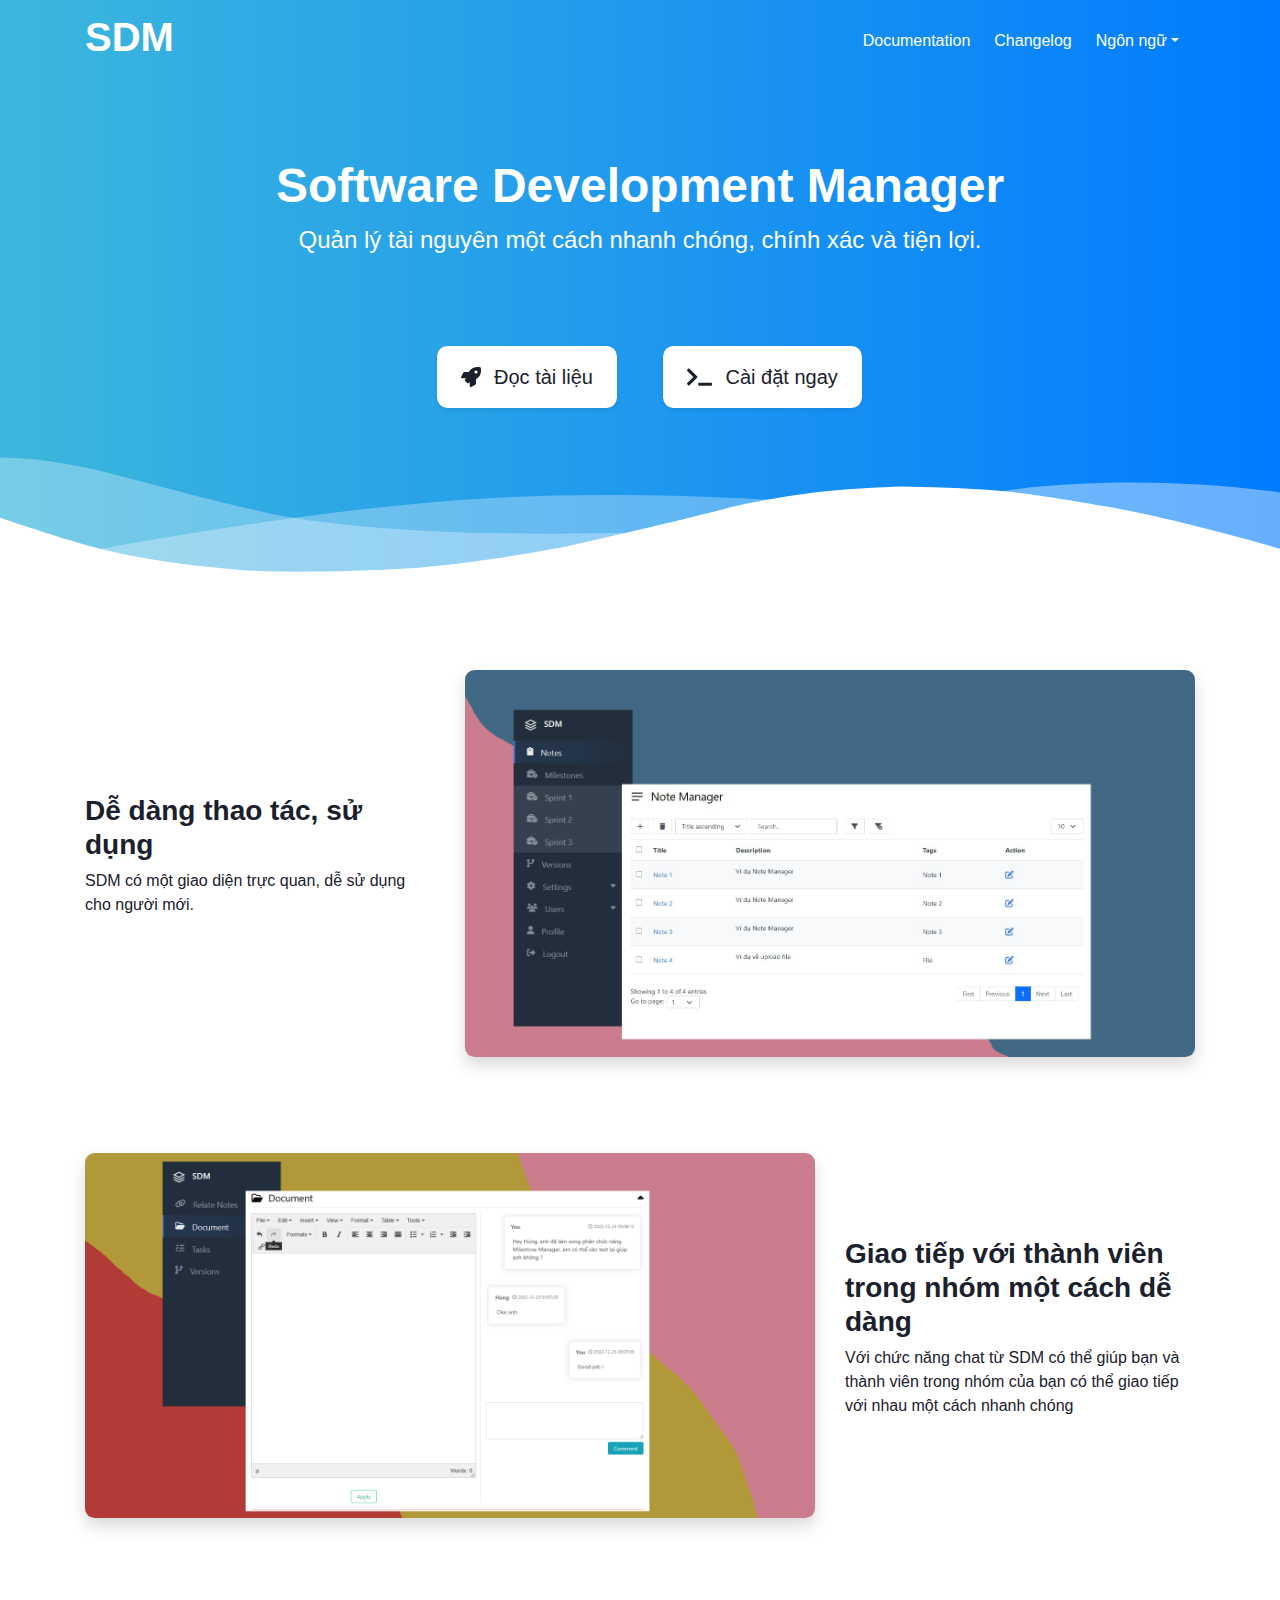
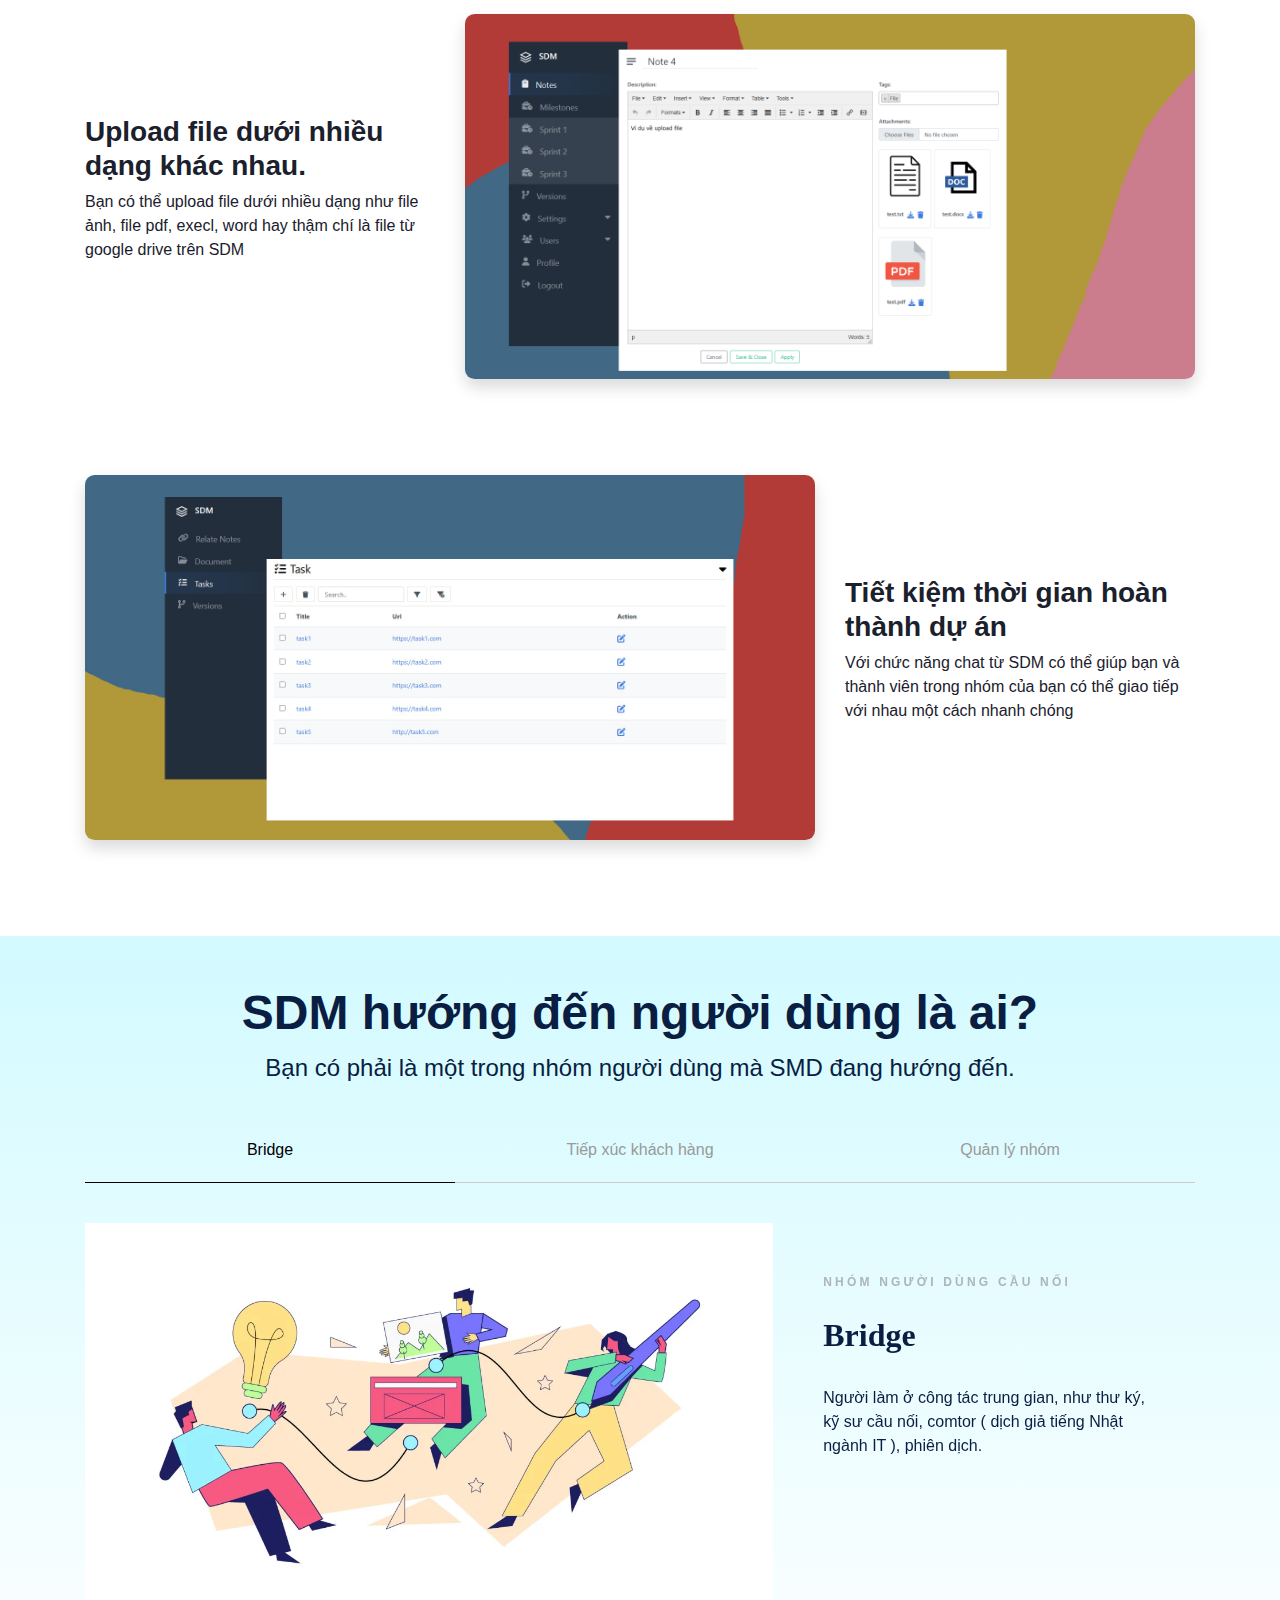
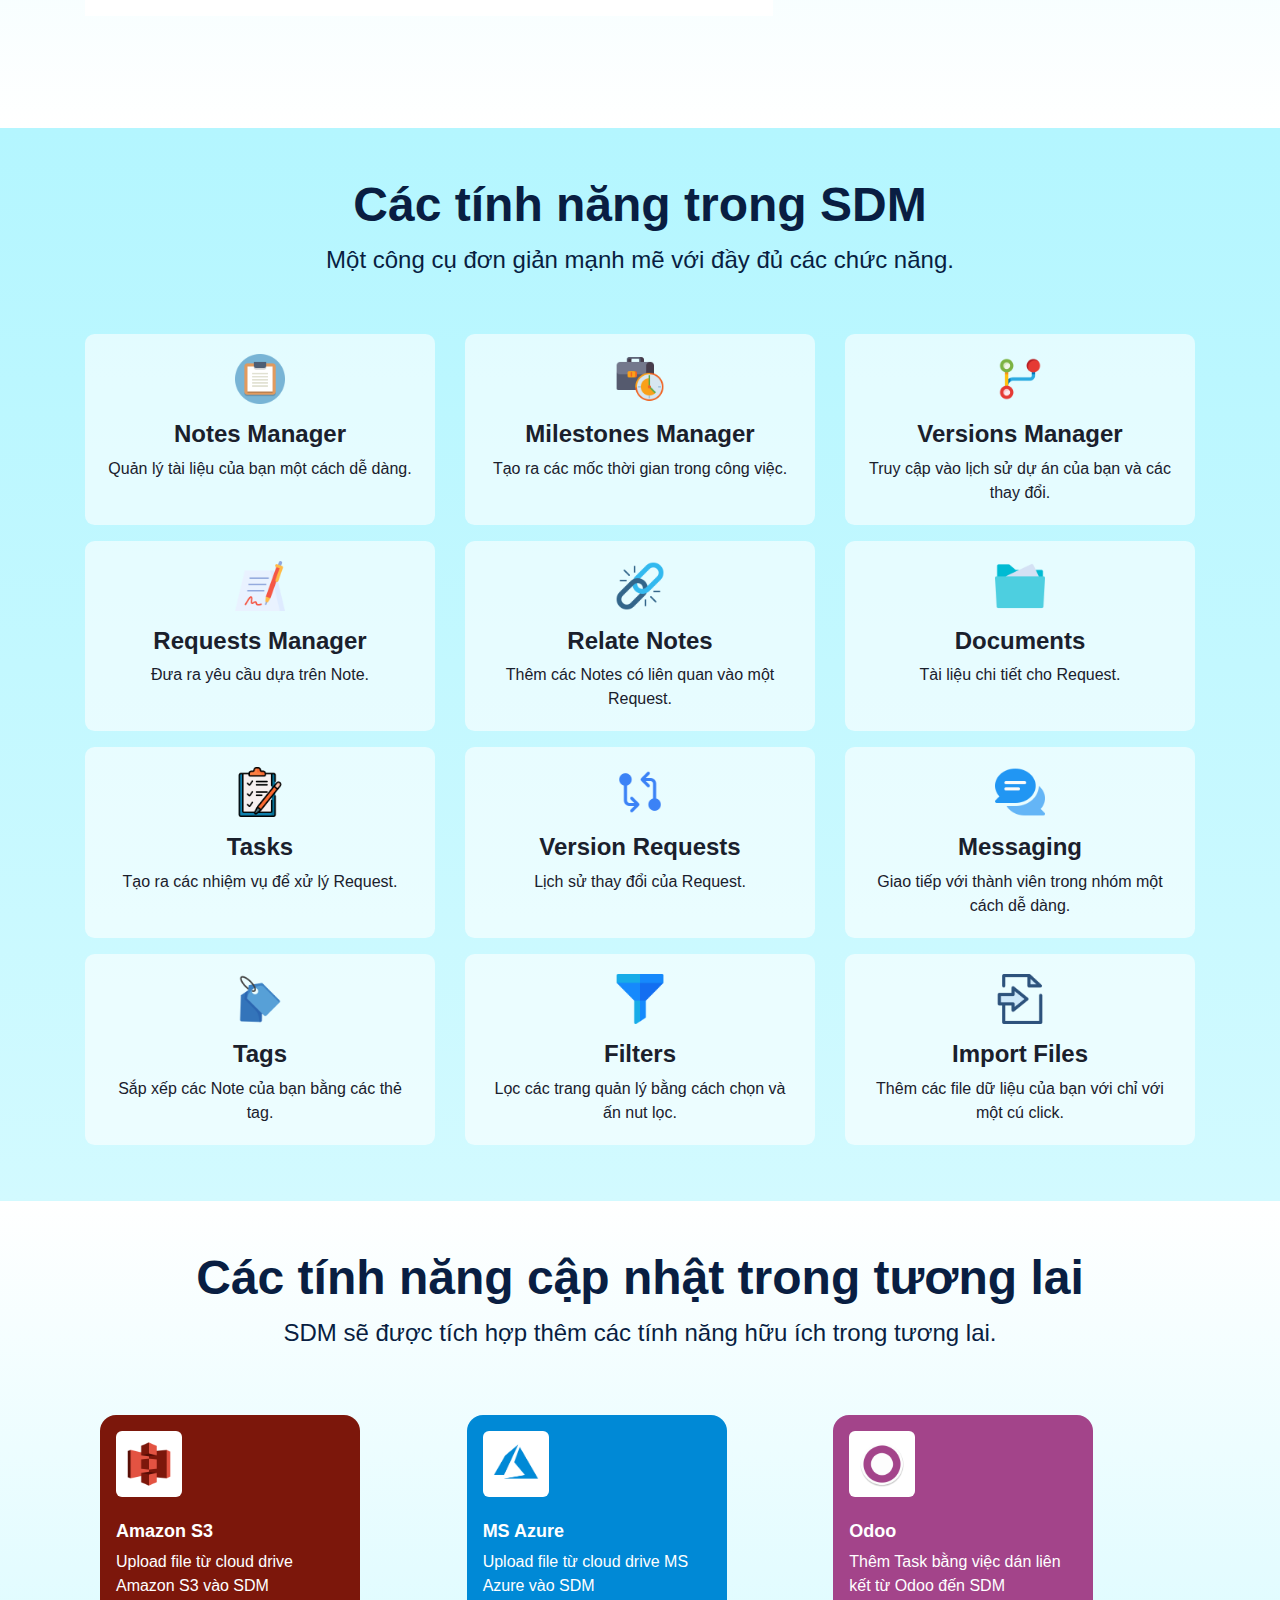
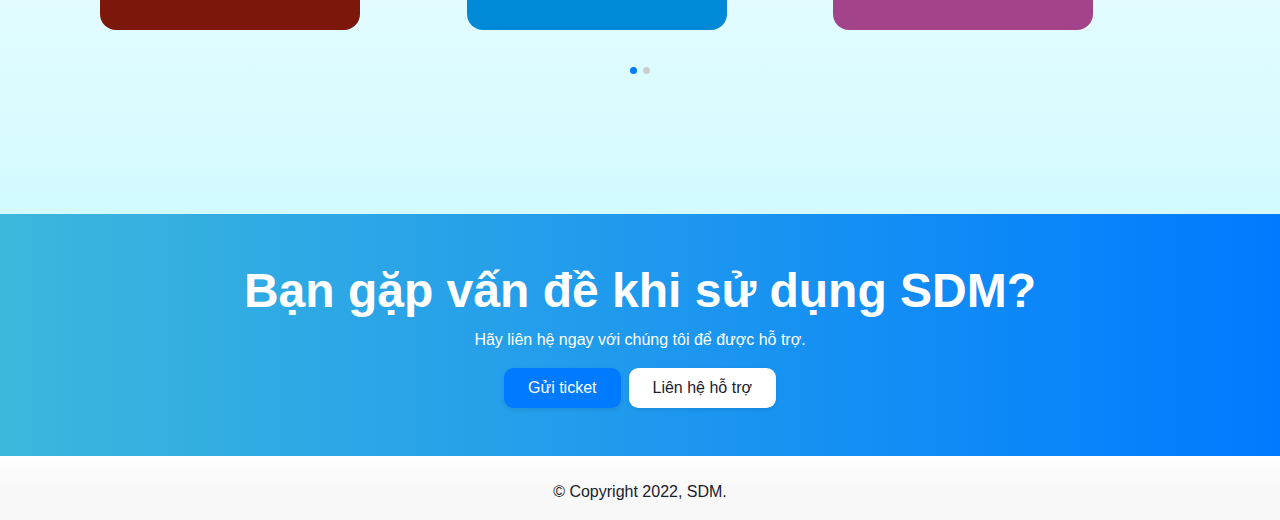
==== commit 1113665c: "update carousel and các chức năng" ====
--- a/content/landing_page.html
+++ b/content/landing_page.html
@@ -13,6 +13,9 @@
     <link rel="stylesheet" href="./assets/css/theme-blue.min.css">
     <link rel="stylesheet" href="./assets/css/bootstrap.min.css">
     <link rel="stylesheet" href="./assets/css/fontawesome-free-6.2.1-web/css/all.min.css">
+    <link rel="stylesheet" href="./assets/css/style_icon.css">
+    <link rel="stylesheet" href="./assets/css/owl.carousel.min.css">
+    <link rel="stylesheet" href="./assets/css/animate.css">
     <link rel="stylesheet" href="./assets/css/style.css">
     <link rel="icon" type="image/x-icon" href="./assets/img/landing_page/icon_site2.png">
 </head>
@@ -73,11 +76,7 @@
                             Software Development Manager
                         </div>
                         <div class="home-description">
-                            Bạn muốn làm một người cầu nối giữa khách hàng và đội kỹ thuật?
-                            <br>
-                            Bạn muốn quản lý tài nguyên phát triển phần mềm?
-                            <br>
-                            Bạn sẽ làm được điều này với SDM.
+                            Quản lý tài nguyên một cách nhanh chóng, chính xác và tiện lợi.
                         </div>
 
                         <div class="row home-actions justify-content-center pt-5">
@@ -127,612 +126,521 @@
                         </g>
                     </svg>
                 </div>
-                <div class="home-features" >
-                        <div class="container pt-5">
+                <div class="home-features">
+                    <div class="container pt-5">
+                        <div class="row pt-5">
+                            <div class="d-flex justify-content-center col-lg-8 order-lg-2">
+                                <div class="">
+                                    <img alt="Tập chung nhân lực" src="./assets/img/landing_page/note_manager1.JPG"
+                                        class="rounded shadow img-fluid" />
+                                </div>
+                            </div>
+                            <div
+                                class="d-flex flex-column justify-content-center text-center text-lg-right mt-3 mt-lg-0 col-lg-4 order-lg-1">
+                                <div class="text-start">
+                                    <h3>Dễ dàng thao tác, sử dụng</h3>
+                                    <p>
+                                        SDM có một giao diện trực quan, dễ sử dụng cho người mới.
+                                    </p>
+                                </div>
+                            </div>
+                        </div>
+                        <div class="pt-5">
+                            <div class="row py-5">
+                                <div class="d-flex justify-content-center col-lg-8">
+                                    <div class="">
+                                        <img alt="Giao tiếp với team" src="./assets/img/landing_page/chat1.JPG.png"
+                                            class="rounded shadow img-fluid" />
+                                    </div>
+                                </div>
+                                <div
+                                    class="d-flex flex-column justify-content-center text-center text-lg-left mt-3 mt-lg-0 col-lg-4">
+                                    <div class="text-start">
+                                        <h3>Giao tiếp với thành viên trong nhóm một cách dễ dàng</h3>
+                                        <p>
+                                            Với chức năng chat từ SDM có thể giúp bạn và thành viên trong nhóm của
+                                            bạn có thể giao tiếp với nhau một cách nhanh chóng
+                                        </p>
+                                    </div>
+                                </div>
+                            </div>
+                        </div>
+                        <div class="">
                             <div class="row pt-5">
-                                <div class="d-flex justify-content-center col-lg-8 order-lg-2">
+                                <div class="d-flex justify-content-center justify-content-lg-start col-lg-8 order-lg-2">
                                     <div class="">
-                                        <img alt="Tập chung nhân lực" src="./assets/img/landing_page/note_manager1.JPG"
+                                        <img alt="Upload file dưới nhiều dạng"
+                                            src="./assets/img/landing_page/upload_file1.JPG"
                                             class="rounded shadow img-fluid" />
                                     </div>
                                 </div>
                                 <div
                                     class="d-flex flex-column justify-content-center text-center text-lg-right mt-3 mt-lg-0 col-lg-4 order-lg-1">
                                     <div class="text-start">
-                                        <h3>Dễ dàng thao tác, sử dụng</h3>
+                                        <h3>Upload file dưới nhiều dạng khác nhau.</h3>
                                         <p>
-                                            SDM có một giao diện trực quan, dễ sử dụng cho người mới.
+                                            Bạn có thể upload file dưới nhiều dạng như file ảnh, file pdf, execl,
+                                            word hay thậm chí là file từ google drive trên SDM
                                         </p>
                                     </div>
                                 </div>
                             </div>
-                            <div class="pt-5">
-                                <div class="row py-5">
-                                    <div class="d-flex justify-content-center col-lg-8">
-                                        <div class="">
-                                            <img alt="Giao tiếp với team" src="./assets/img/landing_page/chat1.JPG.png"
-                                                class="rounded shadow img-fluid" />
-                                        </div>
-                                    </div>
-                                    <div
-                                        class="d-flex flex-column justify-content-center text-center text-lg-left mt-3 mt-lg-0 col-lg-4">
-                                        <div class="text-start">
-                                            <h3>Giao tiếp với thành viên trong nhóm một cách dễ dàng</h3>
-                                            <p>
-                                                Với chức năng chat từ SDM có thể giúp bạn và thành viên trong nhóm của
-                                                bạn có thể giao tiếp với nhau một cách nhanh chóng
-                                            </p>
-                                        </div>
-                                    </div>
-                                </div>
-                            </div>
-                            <div class="">
-                                <div class="row pt-5">
-                                    <div
-                                        class="d-flex justify-content-center justify-content-lg-start col-lg-8 order-lg-2">
-                                        <div class="">
-                                            <img alt="Upload file dưới nhiều dạng"
-                                                src="./assets/img/landing_page/upload_file1.JPG"
-                                                class="rounded shadow img-fluid" />
-                                        </div>
-                                    </div>
-                                    <div
-                                        class="d-flex flex-column justify-content-center text-center text-lg-right mt-3 mt-lg-0 col-lg-4 order-lg-1">
-                                        <div class="text-start">
-                                            <h3>Upload file dưới nhiều dạng khác nhau.</h3>
-                                            <p>
-                                                Bạn có thể upload file dưới nhiều dạng như file ảnh, file pdf, execl,
-                                                word hay thậm chí là file từ google drive trên SDM
-                                            </p>
-                                        </div>
-                                    </div>
-                                </div>
-                            </div>
-                            <div class="py-5">
-                                <div class="row py-5">
-                                    <div class="d-flex justify-content-center col-lg-8">
-                                        <div class="">
-                                            <img alt="Giao tiếp với team" src="./assets/img/landing_page/task1.JPG"
-                                                class="rounded shadow img-fluid" />
-                                        </div>
-                                    </div>
-                                    <div
-                                        class="d-flex flex-column justify-content-center text-center text-lg-left mt-3 mt-lg-0 col-lg-4">
-                                        <div class="text-start">
-                                            <h3>Tiết kiệm thời gian hoàn thành dự án</h3>
-                                            <p>
-                                                Với chức năng chat từ SDM có thể giúp bạn và thành viên trong nhóm của
-                                                bạn có thể giao tiếp với nhau một cách nhanh chóng
-                                            </p>
-                                        </div>
-                                    </div>
-                                </div>
-                            </div>
-                        </div>
-                        <div class="home-features" style="font-family: 'Segoe UI', Tahoma, Geneva, Verdana, sans-serif;">
-                            <div style="background: linear-gradient(0deg, rgb(255, 255, 255), rgb(210, 250, 255)) 0% 0% / auto repeat scroll padding-box border-box rgb(68, 95, 130);
+                        </div>
+                        <div class="py-5">
+                            <div class="row py-5">
+                                <div class="d-flex justify-content-center col-lg-8">
+                                    <div class="">
+                                        <img alt="Giao tiếp với team" src="./assets/img/landing_page/task1.JPG"
+                                            class="rounded shadow img-fluid" />
+                                    </div>
+                                </div>
+                                <div
+                                    class="d-flex flex-column justify-content-center text-center text-lg-left mt-3 mt-lg-0 col-lg-4">
+                                    <div class="text-start">
+                                        <h3>Tiết kiệm thời gian hoàn thành dự án</h3>
+                                        <p>
+                                            Với chức năng chat từ SDM có thể giúp bạn và thành viên trong nhóm của
+                                            bạn có thể giao tiếp với nhau một cách nhanh chóng
+                                        </p>
+                                    </div>
+                                </div>
+                            </div>
+                        </div>
+                    </div>
+                    <div style="background: linear-gradient(0deg, rgb(255, 255, 255), rgb(210, 250, 255)) 0% 0% / auto repeat scroll padding-box border-box rgb(68, 95, 130);
                                     background-blend-mode: normal;
                                     color: rgb(9, 30, 66);">
+                        <div class="content pt-0">
+
                             <div class="container">
                                 <h1 class="pt-5 text-center m-0 pb-2">
                                     SDM hướng đến người dùng là ai?
                                 </h1>
-                                <p class="fs-4 pb-3 text-center">Bạn có phải là một trong nhóm người dùng mà SMD đang hướng đến</p>
-                                <div class="row pt-3 pb-5">
-                                    <div class="col-4 text-start">
-                                        <div class="py-2">
-                                            <button
-                                                class="border-0 bg-transparent text-start content-itinerary__buttons active"
-                                                id="user_bridge">
-                                                <h5>Bridge</h5>
-                                                <p class="mb-1">Người làm ở công tác trung gian, như thư ký, kỹ sư cầu
-                                                    nối, comtor (
-                                                    dịch giả tiếng Nhật ngành IT ), phiên dịch.</p>
-                                            </button>
-                                        </div>
-                                        <div class="py-4">
-                                            <button
-                                                class="border-0 bg-transparent text-start content-itinerary__buttons"
-                                                id="user_ba">
-                                                <h5>Tiếp xúc khách hàng</h5>
-                                                <p class="mb-1">BA ( phân tích thiết kế ), đội khảo sát, đội triển khai,
-                                                    đội bán
-                                                    hàng.</p>
-                                            </button>
-                                        </div>
-                                        <div class="py-2">
-                                            <button
-                                                class="border-0 bg-transparent text-start content-itinerary__buttons"
-                                                id="user_po">
-                                                <h5>Quản lý nhóm</h5>
-                                                <p class="mb-1">PM (Product Manager), DM (Developer Manager), PO
-                                                    (Product Owner), BO
-                                                    (Business Owner), mà
-                                                    không cần nhiều chuyên môn, cần tập trung vào nâng cao hiệu quả của
-                                                    tài liệu, trao đổi, team leader.</p>
-                                            </button>
-                                        </div>
-                                    </div>
-                                    <div class="col-8">
-                                        <div id="pic">
-                                            <img src="./assets/img/landing_page/bridge_man.png" alt=""
+                                <p class="fs-4 pb-3 text-center">Bạn có phải là một trong nhóm người dùng mà SMD đang
+                                    hướng đến.</p>
+
+                                <div class="d-flex carousel-nav">
+                                    <a href="#" class="col active">Bridge</a>
+                                    <a href="#" class="col">Tiếp xúc khách hàng</a>
+                                    <a href="#" class="col">Quản lý nhóm</a>
+                                </div>
+
+
+                                <div class="owl-carousel owl-1">
+
+                                    <div class="media-29101 d-md-flex w-100">
+                                        <div class="img">
+                                            <img src="assets/img/landing_page/bridge_man.png" alt="Image"
                                                 class="img-fluid">
                                         </div>
-                                    </div>
-                                </div>
-
-                            </div>
-                        </div>
-
-                        <div class="home-container"
-                        style="background: linear-gradient(0deg, rgb(210, 250, 255), rgb(180, 246, 255)) 0% 0% / auto repeat scroll padding-box border-box rgb(68, 95, 130);
+                                        <div class="text">
+                                            <p class="category d-block mb-4">Nhóm người dùng cầu nối</p>
+                                            <h2>Bridge</h2>
+                                            <p>Người làm ở công tác trung gian, như thư ký, kỹ sư cầu
+                                                nối, comtor (
+                                                dịch giả tiếng Nhật ngành IT ), phiên dịch.</p>
+                                        </div>
+                                    </div> <!-- .item -->
+
+                                    <div class="media-29101 d-md-flex w-100">
+                                        <div class="img">
+                                            <img src="assets/img/landing_page/ba.jpg" alt="Image" class="img-fluid">
+                                        </div>
+                                        <div class="text">
+                                            <p class="category d-block mb-4">Nhóm người dùng giao tiếp</p>
+                                            <h2>Tiếp xúc khách hàng</h2>
+                                            <p>BA (Business Analyst) phân tích thiết kế, đội khảo sát, đội triển khai,
+                                                đội bán
+                                                hàng.</p>
+                                        </div>
+                                    </div> <!-- .item -->
+
+                                    <div class="media-29101 d-md-flex w-100">
+                                        <div class="img">
+                                            <img src="assets/img/landing_page/po1.png" alt="Image" class="img-fluid">
+                                        </div>
+                                        <div class="text">
+                                            <p class="category d-block mb-4">Nhóm người dùng quản lý</p>
+                                            <h2>Quản lý nhóm</h2>
+                                            <p>PM (Product Manager), DM (Developer Manager), PO
+                                                (Product Owner), BO
+                                                (Business Owner), mà
+                                                không cần nhiều chuyên môn, cần tập trung vào nâng cao hiệu quả của
+                                                tài liệu, trao đổi, team leader.</p>
+                                        </div>
+                                    </div> <!-- .item -->
+                                </div>
+                            </div>
+                        </div>
+                    </div>
+                    <div class="home-container" style="background: linear-gradient(0deg, rgb(210, 250, 255), rgb(180, 246, 255)) 0% 0% / auto repeat scroll padding-box border-box rgb(68, 95, 130);
                         background-blend-mode: normal;
                         color: rgb(9, 30, 66);">
-                            <div class="container">
-                                <h1 class="pt-5 text-center m-0 pb-2">
-                                    Các tính năng trong SDM
-                                </h1>
-                                <p class="fs-4 pb-3 text-center">Một công cụ đơn giản mạnh mẽ với đầy đủ các chức năng.</p>
-                                <div class="row pt-3 pb-5">
-                                    <div class="my-2 col-4">
-                                        <div class="card h-100"
-                                            style="background-color: rgba(255, 255, 255, 0.6) !important;">
-                                            <div class="card-body text-center">
-                                                <img src="./assets/img/landing_page/icon/note.png" width="50px"
-                                                    height="auto" alt="">
-                                                <h4 class="card-title mt-3 mb-2">
-                                                    Notes Manager
-                                                </h4>
-                                                <p class="card-text">
-                                                    Quản lý tài liệu của bạn một cách dễ dàng.
-                                                </p>
-                                            </div>
-                                        </div>
-                                    </div>
-                                    <div class="my-2 col-4">
-                                        <div class="card h-100"
-                                            style="background-color: rgba(255, 255, 255, 0.6) !important;">
-                                            <div class="card-body text-center">
-                                                <img src="./assets/img/landing_page/icon/part-time.png" width="50px"
-                                                    height="auto" alt="">
-                                                <h4 class="card-title mt-3 mb-2">
-                                                    Milestones Manager
-                                                </h4>
-                                                <p class="card-text">
-                                                    Tạo ra các mốc thời gian trong công việc.
-                                                </p>
-                                            </div>
-                                        </div>
-                                    </div>
-                                    <div class="my-2 col-4">
-                                        <div class="card h-100"
-                                            style="background-color: rgba(255, 255, 255, 0.6) !important;">
-                                            <div class="card-body text-center">
-                                                <img src="./assets/img/landing_page/icon/merge.png" width="50px"
-                                                    height="auto" alt="">
-                                                <h4 class="card-title mt-3 mb-2">
-                                                    Versions Manager
-                                                </h4>
-                                                <p class="card-text">
-                                                    Truy cập vào lịch sử dự án của bạn và các thay đổi.
-                                                </p>
-                                            </div>
-                                        </div>
-                                    </div>
-                                    <div class="my-2 col-4">
-                                        <div class="card h-100"
-                                            style="background-color: rgba(255, 255, 255, 0.6) !important;">
-                                            <div class="card-body text-center">
-                                                <img src="./assets/img/landing_page/icon/sign.png" width="50px"
-                                                    height="auto" alt="">
-                                                <h4 class="card-title mt-3 mb-2">
-                                                    Requests Manager
-                                                </h4>
-                                                <p class="card-text">
-                                                    Đưa ra yêu cầu dựa trên Note.
-                                                </p>
-                                            </div>
-                                        </div>
-                                    </div>
-                                    <div class="my-2 col-4">
-                                        <div class="card h-100"
-                                            style="background-color: rgba(255, 255, 255, 0.6) !important;">
-                                            <div class="card-body text-center">
-                                                <img src="./assets/img/landing_page/icon/broken-link.png" width="50px"
-                                                    height="auto" alt="">
-                                                <h4 class="card-title mt-3 mb-2">
-                                                    Relate Notes
-                                                </h4>
-                                                <p class="card-text">
-                                                    Thêm các Notes có liên quan vào một Request.
-                                                </p>
-                                            </div>
-                                        </div>
-                                    </div>
-                                    <div class="my-2 col-4">
-                                        <div class="card h-100"
-                                            style="background-color: rgba(255, 255, 255, 0.6) !important;">
-                                            <div class="card-body text-center">
-                                                <img src="./assets/img/landing_page/icon/folder.png" width="50px"
-                                                    height="auto" alt="">
-                                                <h4 class="card-title mt-3 mb-2">
-                                                    Documents
-                                                </h4>
-                                                <p class="card-text">
-                                                    Tài liệu chi tiết cho Request.
-                                                </p>
-                                            </div>
-                                        </div>
-                                    </div>
-                                    <div class="my-2 col-4">
-                                        <div class="card h-100"
-                                            style="background-color: rgba(255, 255, 255, 0.6) !important;">
-                                            <div class="card-body text-center">
-                                                <img src="./assets/img/landing_page/icon/task.png" width="50px"
-                                                    height="auto" alt="">
-                                                <h4 class="card-title mt-3 mb-2">
-                                                    Tasks
-                                                </h4>
-                                                <p class="card-text">
-                                                    Tạo ra các nhiệm vụ để xử lý Request.
-                                                </p>
-                                            </div>
-                                        </div>
-                                    </div>
-                                    <div class="my-2 col-4">
-                                        <div class="card h-100"
-                                            style="background-color: rgba(255, 255, 255, 0.6) !important;">
-                                            <div class="card-body text-center">
-                                                <img src="./assets/img/landing_page/icon/compare.png" width="50px"
-                                                    height="auto" alt="">
-                                                <h4 class="card-title mt-3 mb-2">
-                                                    Version Requests
-                                                </h4>
-                                                <p class="card-text">
-                                                    Lịch sử thay đổi của Request.
-                                                </p>
-                                            </div>
-                                        </div>
-                                    </div>
-                                    <div class="my-2 col-4">
-                                        <div class="card h-100"
-                                            style="background-color: rgba(255, 255, 255, 0.6) !important;">
-                                            <div class="card-body text-center">
-                                                <img src="./assets/img/landing_page/icon/chat.png" width="50px"
-                                                    height="auto" alt="">
-                                                <h4 class="card-title mt-3 mb-2">
-                                                    Messaging
-                                                </h4>
-                                                <p class="card-text">
-                                                    Giao tiếp với thành viên trong nhóm một cách dễ dàng.
-                                                </p>
-                                            </div>
-                                        </div>
-                                    </div>
-                                    <div class="my-2 col-4">
-                                        <div class="card h-100"
-                                            style="background-color: rgba(255, 255, 255, 0.6) !important;">
-                                            <div class="card-body text-center">
-                                                <img src="./assets/img/landing_page/icon/tag.png" width="50px"
-                                                    height="auto" alt="">
-                                                <h4 class="card-title mt-3 mb-2">
-                                                    Tags
-                                                </h4>
-                                                <p class="card-text">
-                                                    Sắp xếp các Note của bạn bằng các thẻ tag.
-                                                </p>
-                                            </div>
-                                        </div>
-                                    </div>
-                                    <div class="my-2 col-4">
-                                        <div class="card h-100"
-                                            style="background-color: rgba(255, 255, 255, 0.6) !important;">
-                                            <div class="card-body text-center">
-                                                <img src="./assets/img/landing_page/icon/filter.png" width="50px"
-                                                    height="auto" alt="">
-                                                <h4 class="card-title mt-3 mb-2">
-                                                    Filters
-                                                </h4>
-                                                <p class="card-text">
-                                                    Lọc các trang quản lý bằng cách chọn và ấn nut lọc.
-                                                </p>
-                                            </div>
-                                        </div>
-                                    </div>
-                                    <div class="my-2 col-4">
-                                        <div class="card h-100"
-                                            style="background-color: rgba(255, 255, 255, 0.6) !important;">
-                                            <div class="card-body text-center">
-                                                <img src="./assets/img/landing_page/icon/import.png" width="50px"
-                                                    height="auto" alt="">
-                                                <h4 class="card-title mt-3 mb-2">
-                                                    Import Files
-                                                </h4>
-                                                <p class="card-text">
-                                                    Thêm các file dữ liệu của bạn với chỉ với một cú click.
-                                                </p>
-                                            </div>
-                                        </div>
-                                    </div>
-                                </div>
-                            </div>
-                        </div>
-                        <div class="" style="background: linear-gradient(0deg, rgb(210, 250, 255), rgb(255, 255, 255)) 0% 0% / auto repeat scroll padding-box border-box rgb(68, 95, 130);
+                        <div class="container">
+                            <h1 class="pt-5 text-center m-0 pb-2">
+                                Các tính năng trong SDM
+                            </h1>
+                            <p class="fs-4 pb-3 text-center">Một công cụ đơn giản mạnh mẽ với đầy đủ các chức năng.</p>
+                            <div class="row pt-3 pb-5">
+                                <div class="my-2 col-4">
+                                    <div class="card h-100"
+                                        style="background-color: rgba(255, 255, 255, 0.6) !important;">
+                                        <div class="card-body text-center">
+                                            <img src="./assets/img/landing_page/icon/note.png" width="50px"
+                                                height="auto" alt="">
+                                            <h4 class="card-title mt-3 mb-2">
+                                                Notes Manager
+                                            </h4>
+                                            <p class="card-text">
+                                                Quản lý tài liệu của bạn một cách dễ dàng.
+                                            </p>
+                                        </div>
+                                    </div>
+                                </div>
+                                <div class="my-2 col-4">
+                                    <div class="card h-100"
+                                        style="background-color: rgba(255, 255, 255, 0.6) !important;">
+                                        <div class="card-body text-center">
+                                            <img src="./assets/img/landing_page/icon/part-time.png" width="50px"
+                                                height="auto" alt="">
+                                            <h4 class="card-title mt-3 mb-2">
+                                                Milestones Manager
+                                            </h4>
+                                            <p class="card-text">
+                                                Tạo ra các mốc thời gian trong công việc.
+                                            </p>
+                                        </div>
+                                    </div>
+                                </div>
+                                <div class="my-2 col-4">
+                                    <div class="card h-100"
+                                        style="background-color: rgba(255, 255, 255, 0.6) !important;">
+                                        <div class="card-body text-center">
+                                            <img src="./assets/img/landing_page/icon/merge.png" width="50px"
+                                                height="auto" alt="">
+                                            <h4 class="card-title mt-3 mb-2">
+                                                Versions Manager
+                                            </h4>
+                                            <p class="card-text">
+                                                Truy cập vào lịch sử dự án của bạn và các thay đổi.
+                                            </p>
+                                        </div>
+                                    </div>
+                                </div>
+                                <div class="my-2 col-4">
+                                    <div class="card h-100"
+                                        style="background-color: rgba(255, 255, 255, 0.6) !important;">
+                                        <div class="card-body text-center">
+                                            <img src="./assets/img/landing_page/icon/sign.png" width="50px"
+                                                height="auto" alt="">
+                                            <h4 class="card-title mt-3 mb-2">
+                                                Requests Manager
+                                            </h4>
+                                            <p class="card-text">
+                                                Đưa ra yêu cầu dựa trên Note.
+                                            </p>
+                                        </div>
+                                    </div>
+                                </div>
+                                <div class="my-2 col-4">
+                                    <div class="card h-100"
+                                        style="background-color: rgba(255, 255, 255, 0.6) !important;">
+                                        <div class="card-body text-center">
+                                            <img src="./assets/img/landing_page/icon/broken-link.png" width="50px"
+                                                height="auto" alt="">
+                                            <h4 class="card-title mt-3 mb-2">
+                                                Relate Notes
+                                            </h4>
+                                            <p class="card-text">
+                                                Thêm các Notes có liên quan vào một Request.
+                                            </p>
+                                        </div>
+                                    </div>
+                                </div>
+                                <div class="my-2 col-4">
+                                    <div class="card h-100"
+                                        style="background-color: rgba(255, 255, 255, 0.6) !important;">
+                                        <div class="card-body text-center">
+                                            <img src="./assets/img/landing_page/icon/folder.png" width="50px"
+                                                height="auto" alt="">
+                                            <h4 class="card-title mt-3 mb-2">
+                                                Documents
+                                            </h4>
+                                            <p class="card-text">
+                                                Tài liệu chi tiết cho Request.
+                                            </p>
+                                        </div>
+                                    </div>
+                                </div>
+                                <div class="my-2 col-4">
+                                    <div class="card h-100"
+                                        style="background-color: rgba(255, 255, 255, 0.6) !important;">
+                                        <div class="card-body text-center">
+                                            <img src="./assets/img/landing_page/icon/task.png" width="50px"
+                                                height="auto" alt="">
+                                            <h4 class="card-title mt-3 mb-2">
+                                                Tasks
+                                            </h4>
+                                            <p class="card-text">
+                                                Tạo ra các nhiệm vụ để xử lý Request.
+                                            </p>
+                                        </div>
+                                    </div>
+                                </div>
+                                <div class="my-2 col-4">
+                                    <div class="card h-100"
+                                        style="background-color: rgba(255, 255, 255, 0.6) !important;">
+                                        <div class="card-body text-center">
+                                            <img src="./assets/img/landing_page/icon/compare.png" width="50px"
+                                                height="auto" alt="">
+                                            <h4 class="card-title mt-3 mb-2">
+                                                Version Requests
+                                            </h4>
+                                            <p class="card-text">
+                                                Lịch sử thay đổi của Request.
+                                            </p>
+                                        </div>
+                                    </div>
+                                </div>
+                                <div class="my-2 col-4">
+                                    <div class="card h-100"
+                                        style="background-color: rgba(255, 255, 255, 0.6) !important;">
+                                        <div class="card-body text-center">
+                                            <img src="./assets/img/landing_page/icon/chat.png" width="50px"
+                                                height="auto" alt="">
+                                            <h4 class="card-title mt-3 mb-2">
+                                                Messaging
+                                            </h4>
+                                            <p class="card-text">
+                                                Giao tiếp với thành viên trong nhóm một cách dễ dàng.
+                                            </p>
+                                        </div>
+                                    </div>
+                                </div>
+                                <div class="my-2 col-4">
+                                    <div class="card h-100"
+                                        style="background-color: rgba(255, 255, 255, 0.6) !important;">
+                                        <div class="card-body text-center">
+                                            <img src="./assets/img/landing_page/icon/tag.png" width="50px" height="auto"
+                                                alt="">
+                                            <h4 class="card-title mt-3 mb-2">
+                                                Tags
+                                            </h4>
+                                            <p class="card-text">
+                                                Sắp xếp các Note của bạn bằng các thẻ tag.
+                                            </p>
+                                        </div>
+                                    </div>
+                                </div>
+                                <div class="my-2 col-4">
+                                    <div class="card h-100"
+                                        style="background-color: rgba(255, 255, 255, 0.6) !important;">
+                                        <div class="card-body text-center">
+                                            <img src="./assets/img/landing_page/icon/filter.png" width="50px"
+                                                height="auto" alt="">
+                                            <h4 class="card-title mt-3 mb-2">
+                                                Filters
+                                            </h4>
+                                            <p class="card-text">
+                                                Lọc các trang quản lý bằng cách chọn và ấn nut lọc.
+                                            </p>
+                                        </div>
+                                    </div>
+                                </div>
+                                <div class="my-2 col-4">
+                                    <div class="card h-100"
+                                        style="background-color: rgba(255, 255, 255, 0.6) !important;">
+                                        <div class="card-body text-center">
+                                            <img src="./assets/img/landing_page/icon/import.png" width="50px"
+                                                height="auto" alt="">
+                                            <h4 class="card-title mt-3 mb-2">
+                                                Import Files
+                                            </h4>
+                                            <p class="card-text">
+                                                Thêm các file dữ liệu của bạn với chỉ với một cú click.
+                                            </p>
+                                        </div>
+                                    </div>
+                                </div>
+                            </div>
+                        </div>
+                    </div>
+                    <div class="" style="background: linear-gradient(0deg, rgb(210, 250, 255), rgb(255, 255, 255)) 0% 0% / auto repeat scroll padding-box border-box rgb(68, 95, 130);
                         background-blend-mode: normal;
                         color: rgb(9, 30, 66);">
-                            <div class="container">
-                                <h1 class="pt-5 text-center m-0 pb-2">
-                                    Các tính năng cập nhật trong tương lai
-                                </h1>
-                                <p class="fs-4 pb-3 text-center">SDM sẽ được tích hợp thêm các tính năng hữu ích trong tương lai.</p>
-                                <div class="row pt-3 pb-5">
-                                    <div class="my-2 col-6">
-                                        <div class="card h-100 bg-transparent border border-1 border-info">
-                                            <div class="card-body">
-                                                <h4 class="card-title mb-4 text-center border-bottom pb-2">
-                                                   <span>Notes Manager</span> 
-                                                </h4>
-                                                <p class="card-text">
-                                                    Bạn có thể upload file từ cloud drive như:
-                                                <div class="row">
-                                                    <div class="col-6 text-center">
-                                                        <strong>Amazon S3</strong>
-                                                        <img src="./assets/img/landing_page/amazon_s3_1.png"
-                                                            style="width: 150px; height: 150px;" alt=""
-                                                            class="img-fluid">
-                                                    </div>
-                                                    <div class="col-6 text-center">
-                                                        <strong>MS Azure</strong>
-                                                        <img src="./assets/img/landing_page/ms_azure2.png"
-                                                            style="width: 150px; height: 150px;" alt=""
-                                                            class="img-fluid d-block mx-auto">
-                                                    </div>
-                                                </div>
-                                                </p>
+                        <div class="container">
+                            <h1 class="pt-5 text-center m-0 pb-2">
+                                Các tính năng cập nhật trong tương lai
+                            </h1>
+                            <p class="fs-4 pb-5 text-center">SDM sẽ được tích hợp thêm các tính năng hữu ích trong tương
+                                lai.</p>
+                            <div class="content pt-0">
+                                <div class="site-section bg-left-half mb-5">
+                                    <div class="container owl-2-style">
+                                        <div class="owl-carousel owl-2">
+                                            <div class="media-29101 p-3 rounded-4 text-white w-75" style="background-color: #7c170b;">
+                                                <img src="./assets/img/landing_page/amazon_s3_1.png" alt="Image"
+                                                    class="img-fluid bg-white rounded-2" style="width: 66px; height: 66px; padding: 10px;">
+                                                <h3 class="pt-4 mb-2"><a href="#" style="color: white;">Amazon S3</a></h3>
+                                                <p>Upload file từ cloud drive Amazon S3 vào SDM</p>
                                             </div>
-                                        </div>
-                                    </div>
-                                    <div class="my-2 col-6">
-                                        <div class="card h-100 bg-transparent border border-1 border-info">
-                                            <div class="card-body">
-                                                <h4 class="card-title mb-4 text-center border-bottom pb-2">
-                                                    Tasks Manager
-                                                </h4>
-                                                <p class="card-text pb-3">
-                                                    Tích hợp quản lý task từ bên thứ 3 như Odoo, hiển thị các thông tin
-                                                    của task lên giao diện.
-                                                </p>
-                                                <img src="./assets/img/landing_page/odo1.png" style="width: 60%;" alt=""
-                                                    class="img-fluid d-block mx-auto">
+
+                                            <div class="media-29101 p-3 rounded-4 text-white w-75" style="background-color: #0089d6;">
+                                                <img src="./assets/img/landing_page/ms_azure2.png" alt="Image"
+                                                    class="img-fluid bg-white rounded-2" style="width: 66px; height: 66px; padding: 10px;">
+                                                <h3 class="pt-4 mb-2"><a href="#" style="color: white;">MS Azure</a></h3>
+                                                <p>Upload file từ cloud drive MS Azure vào SDM</p>
                                             </div>
-                                        </div>
-                                    </div>
-                                </div>
-                                <!-- <div class="row">
-                                    <div class="col-4">
-                                        <div class="area">
-                                            <div class="rotate y">
-                                                <div class="truoc">
-                                                    <div class="bg-white">
-                                                        <img src="./assets/img/landing_page/amazon_s3_1.png"
-                                                    style="width: 200px; height: 200px;" alt=""
-                                                    class="img-fluid">
-                                                    </div>
-                                                    
-                                                </div>
-                                                <div class="sau">
-                                                    SDM có thể upload file từ Amazon S3
-                                                </div>
+                                            <div class="media-29101 p-3 rounded-4 text-white w-75" style="background-color: #a3448a;">
+                                                <img src="./assets/img/landing_page/odoo.png" alt="Image"
+                                                    class="img-fluid bg-white rounded-2" style="width: 66px; height: 66px; padding: 10px;">
+                                                <h3 class="pt-4 mb-2"><a href="#" style="color: white;">Odoo</a></h3>
+                                                <p>Thêm Task bằng việc dán liên kết từ Odoo đến SDM</p>
                                             </div>
-                                        </div>
-                                    </div>
-                                    <div class="col-4">
-                                        <div class="area">
-
-                                            <div class="rotate y">
-
-                                                <div class="truoc"><img src="http://....jpg" title="1" /></div>
-
-                                                <div class="sau"><img src="http://....jpg" title="2" /></div>
-
+                                            <div class="media-29101 p-3 rounded-4 text-white w-75" style="background-color: #4a80aa;">
+                                                <img src="./assets/img/landing_page/profile.png" alt="Image"
+                                                    class="img-fluid bg-white rounded-2" style="width: 66px; height: 66px; padding: 10px;">
+                                                <h3 class="pt-4 mb-2"><a href="#" style="color: white;">User Permission</a></h3>
+                                                <p>Phân chia cấp bậc trong nhóm của bạn dễ dàng hơn.</p>
                                             </div>
-
-                                        </div>
-                                    </div>
-                                </div> -->
+                                            <div class="media-29101 p-3 rounded-4 text-white w-75" style="background-color: #5eac24;">
+                                                <img src="./assets/img/landing_page/report.png" alt="Image"
+                                                    class="img-fluid bg-white rounded-2" style="width: 66px; height: 66px; padding: 10px;">
+                                                <h3 class="pt-4 mb-2"><a href="#" style="color: white;">Báo cáo</a></h3>
+                                                <p>Thống kê báo cáo một cách rõ ràng.</p>
+                                            </div>
+                                        </div>
+                                    </div>
+                                </div>
                             </div>
                         </div>
                     </div>
-                    <div class="home-container" >
+                </div>
+                <div class="home-container">
+                    <div class="container">
                         <div class="container">
-                            <div class="container">
-                                <div class="row py-5">
-                                    <div class="text-center col">
-                                        <h1>Bạn gặp vấn đề khi sử dụng SDM?</h1>
-                                        <p>
-                                            Hãy liên hệ ngay với chúng tôi để được hỗ trợ.
-                                        </p>
-                                        <div
-                                            class="d-flex flex-column flex-lg-row justify-content-center align-items-center">
-                                            <a href="#" class="btn mr-lg-1 py-2 px-4 btn-primary" target="_self">
-                                                Gửi ticket
-                                            </a>
-                                            <a href="https://github.com/joomaio/sdm/issues" type="button"
-                                                class="btn mt-2 mt-lg-0 ml-lg-1 py-2 px-4 btn-secondary"
-                                                target="_blank">
-                                                Liên hệ hỗ trợ
-                                            </a>
-                                        </div>
+                            <div class="row py-5">
+                                <div class="text-center col">
+                                    <h1>Bạn gặp vấn đề khi sử dụng SDM?</h1>
+                                    <p>
+                                        Hãy liên hệ ngay với chúng tôi để được hỗ trợ.
+                                    </p>
+                                    <div
+                                        class="d-flex flex-column flex-lg-row justify-content-center align-items-center">
+                                        <a href="#" class="btn mr-lg-1 py-2 px-4 btn-primary" target="_self">
+                                            Gửi ticket
+                                        </a>
+                                        <a href="https://github.com/joomaio/sdm/issues" type="button"
+                                            class="btn mt-2 mt-lg-0 ml-lg-1 py-2 px-4 btn-secondary" target="_blank">
+                                            Liên hệ hỗ trợ
+                                        </a>
                                     </div>
                                 </div>
                             </div>
                         </div>
                     </div>
-                    <div class="modal fade" id="exampleModal" tabindex="-1" aria-labelledby="exampleModalLabel"
-                        aria-hidden="true">
-                        <div class="modal-dialog  modal-dialog-centered">
-                            <div class="modal-content">
-                                <div class="modal-header">
-                                    <h1 class="modal-title fs-5" id="exampleModalLabel">Liên hệ</h1>
-                                    <button type="button" class="btn-close" data-bs-dismiss="modal"
-                                        aria-label="Close"></button>
-                                </div>
-                                <div class="modal-body">
-                                    <form>
-                                        <div class="mb-3">
-                                            <label for="recipient-name" class="col-form-label">Họ Tên:</label>
-                                            <input type="text" class="form-control" id="recipient-name">
-                                        </div>
-                                        <div class="mb-3">
-                                            <label for="recipient-name" class="col-form-label">Số điện thoại:</label>
-                                            <input type="text" class="form-control" id="recipient-name">
-                                        </div>
-                                        <div class="mb-3">
-                                            <label for="recipient-name" class="col-form-label">Email:</label>
-                                            <input type="text" class="form-control" id="recipient-name">
-                                        </div>
-                                        <div class="mb-3">
-                                            <label for="recipient-name" class="col-form-label">Công ty:</label>
-                                            <input type="text" class="form-control" id="recipient-name">
-                                        </div>
-                                        <div class="mb-3">
-                                            <label for="message-text" class="col-form-label">Tin nhắn:</label>
-                                            <textarea class="form-control" id="message-text"></textarea>
-                                        </div>
-                                    </form>
-                                </div>
-                                <div class="modal-footer">
-                                    <button type="button" class="btn btn-secondary"
-                                        style="background-color: #f2f2f2 !important"
-                                        data-bs-dismiss="modal">Đóng</button>
-                                    <button type="button" class="btn btn-primary">Gửi liên hệ</button>
-                                </div>
+                </div>
+                <div class="modal fade" id="exampleModal" tabindex="-1" aria-labelledby="exampleModalLabel"
+                    aria-hidden="true">
+                    <div class="modal-dialog  modal-dialog-centered">
+                        <div class="modal-content">
+                            <div class="modal-header">
+                                <h1 class="modal-title fs-5" id="exampleModalLabel">Liên hệ</h1>
+                                <button type="button" class="btn-close" data-bs-dismiss="modal"
+                                    aria-label="Close"></button>
+                            </div>
+                            <div class="modal-body">
+                                <form>
+                                    <div class="mb-3">
+                                        <label for="recipient-name" class="col-form-label">Họ Tên:</label>
+                                        <input type="text" class="form-control" id="recipient-name">
+                                    </div>
+                                    <div class="mb-3">
+                                        <label for="recipient-name" class="col-form-label">Số điện thoại:</label>
+                                        <input type="text" class="form-control" id="recipient-name">
+                                    </div>
+                                    <div class="mb-3">
+                                        <label for="recipient-name" class="col-form-label">Email:</label>
+                                        <input type="text" class="form-control" id="recipient-name">
+                                    </div>
+                                    <div class="mb-3">
+                                        <label for="recipient-name" class="col-form-label">Công ty:</label>
+                                        <input type="text" class="form-control" id="recipient-name">
+                                    </div>
+                                    <div class="mb-3">
+                                        <label for="message-text" class="col-form-label">Tin nhắn:</label>
+                                        <textarea class="form-control" id="message-text"></textarea>
+                                    </div>
+                                </form>
+                            </div>
+                            <div class="modal-footer">
+                                <button type="button" class="btn btn-secondary"
+                                    style="background-color: #f2f2f2 !important" data-bs-dismiss="modal">Đóng</button>
+                                <button type="button" class="btn btn-primary">Gửi liên hệ</button>
                             </div>
                         </div>
                     </div>
                 </div>
             </div>
-            <footer class="pt-5 pb-3">
-                <div class="container">
-
-                    <div class="row">
-                        <div class="col-md-5 col-6">
-                            <a class="footer-logo" href="#">
-                                <h4 style="font-weight: 700;">SDM</h4>
-                            </a>
-                            <p class="small">
-                                Version 0.0.1
-                                <br />
-                                2022-04-28 22:41
-                            </p>
-                        </div>
-                        <div class="col-md-3 col-6">
-                            <p class="text-uppercase font-weight-bold">
-                                Tài liệu
-                            </p>
-                            <ul>
-                                <li class="mt-2">
-                                    <a href="https://github.com/joomaio/sdm/releases" rel="noopener" target="_blank"
-                                        class="btn p-0 border-0 text-left btn-link">
-                                        Release notes
-                                    </a>
-                                </li>
-                                <li class="mt-2">
-                                    <a href="https://github.com/joomaio/sdm" target="_blank"
-                                        class="btn p-0 border-0 text-left btn-link" target="_self">
-                                        Github
-                                    </a>
-                                </li>
-                            </ul>
-                        </div>
-                        <div class="col-md-3 col-6">
-                            <p class="text-uppercase font-weight-bold">
-                                Resources
-                            </p>
-                            <ul>
-                                <li class="mt-2">
-                                    <a href="https://github.com/joomaio/sdm/wiki" rel="noopener" target="_blank"
-                                        class="btn p-0 border-0 text-left btn-link">
-                                        Hướng dẫn
-                                    </a>
-                                </li>
-                            </ul>
-                        </div>
-
-                        <!-- <div class="col-md-4 col-6">
-                            <p class="text-uppercase font-weight-bold">
-                                Công ty
-                            </p>
-                            <ul>
-                                <li class="mt-2">
-                                    <a href="#" class="btn p-0 border-0 text-left btn-link" target="_self">
-                                        Trang chủ
-                                    </a>
-                                </li>
-                                <li class="mt-2">
-                                    <a href="https://github.com/joomaio/sdm" target="_blank"
-                                        class="btn p-0 border-0 text-left btn-link" target="_self">
-                                        Github
-                                    </a>
-                                </li>
-                            </ul>
-                        </div> -->
-                    </div>
-                </div>
-                <div class="copyright mt-4" style="text-align: center">
-                    &copy; Copyright 2022, SDM.
-                </div>
-            </footer>
         </div>
-        <script src="./assets/js/daux.min.js"></script>
-        <script src="./assets/js/jquery.slim.min.js"></script>
-        <script src="./assets/js/popper.min.js"></script>
-        <script src="./assets/js/bootstrap.min.js"></script>
-        <script src="./assets/js/bootstrap.bundle.min.js"></script>
-        <script>
-
-
-            function image(src, width, height, alt) {
-                let div = document.querySelector("#pic");
-                let img = div.querySelector("img");
-
-                if (img == null) {
-                    //if not exists,create it and append, otherwise it'll re-use existing one
-                    img = document.createElement("img");
-                    div.appendChild(img);
-                }
-
-                img.src = src;
-                img.alt = alt;
+        <footer class="py-3">
+            <div class="copyright mt-2" style="text-align: center">
+                &copy; Copyright 2022, SDM.
+            </div>
+        </footer>
+    </div>
+    <script src="./assets/js/daux.min.js"></script>
+    <script src="./assets/js/jquery.slim.min.js"></script>
+    <script src="./assets/js/jquery-3.3.1.min.js"></script>
+    <script src="./assets/js/popper.min.js"></script>
+    <script src="./assets/js/bootstrap.min.js"></script>
+    <script src="./assets/js/bootstrap.bundle.min.js"></script>
+    <script src="./assets/js/owl.carousel.min.js"></script>
+    <script src="./assets/js/main.js"></script>
+    <script>
+
+
+        function image(src, width, height, alt) {
+            let div = document.querySelector("#pic");
+            let img = div.querySelector("img");
+
+            if (img == null) {
+                //if not exists,create it and append, otherwise it'll re-use existing one
+                img = document.createElement("img");
+                div.appendChild(img);
             }
-            $("#user_bridge").on("click", function () {
-                var src = "./assets/img/landing_page/bridge_man.png";
-                image("./assets/img/landing_page/bridge_man.png", "user_bridge");
+
+            img.src = src;
+            img.alt = alt;
+        }
+        $("#user_bridge").on("click", function () {
+            var src = "./assets/img/landing_page/bridge_man.png";
+            image("./assets/img/landing_page/bridge_man.png", "user_bridge");
+        });
+
+        $("#user_ba").on("click", function () {
+            var src = "./assets/img/landing_page/ba.jpg";
+            image("./assets/img/landing_page/ba.jpg", "user_ba");
+        });
+        $("#user_po").on("click", function () {
+            var src = "./assets/img/landing_page/po1.png";
+            image("./assets/img/landing_page/po1.png", "user_po");
+        });
+
+        document.addEventListener('DOMContentLoaded', () => {
+            clas = 'btn text-left shadow-lg bg-body rounded border-start border-info border-4';
+            let myBtns = document.querySelectorAll('.content-itinerary__buttons');
+            myBtns.forEach(function (btn) {
+
+                btn.addEventListener('click', () => {
+                    myBtns.forEach(b => b.classList.remove('active'));
+                    btn.classList.add('active');
+                });
+
             });
 
-            $("#user_ba").on("click", function () {
-                var src = "./assets/img/landing_page/ba.jpg";
-                image("./assets/img/landing_page/ba.jpg", "user_ba");
-            });
-            $("#user_po").on("click", function () {
-                var src = "./assets/img/landing_page/po1.png";
-                image("./assets/img/landing_page/po1.png", "user_po");
-            });
-
-            document.addEventListener('DOMContentLoaded', () => {
-                clas = 'btn text-left shadow-lg bg-body rounded border-start border-info border-4';
-                let myBtns = document.querySelectorAll('.content-itinerary__buttons');
-                myBtns.forEach(function (btn) {
-
-                    btn.addEventListener('click', () => {
-                        myBtns.forEach(b => b.classList.remove('active'));
-                        btn.classList.add('active');
-                    });
-
-                });
-
-            });
-        </script>
+        });
+    </script>
 </body>
 
 </html>--- a/content/assets/css/style_icon.css
+++ b/content/assets/css/style_icon.css
@@ -0,0 +1,4919 @@
+@font-face {
+  font-family: 'icomoon';
+  src:  url('fonts/icomoon.eot?10si43');
+  src:  url('fonts/icomoon.eot?10si43#iefix') format('embedded-opentype'),
+    url('fonts/icomoon.ttf?10si43') format('truetype'),
+    url('fonts/icomoon.woff?10si43') format('woff'),
+    url('fonts/icomoon.svg?10si43#icomoon') format('svg');
+  font-weight: normal;
+  font-style: normal;
+}
+
+[class^="icon-"], [class*=" icon-"] {
+  /* use !important to prevent issues with browser extensions that change fonts */
+  font-family: 'icomoon' !important;
+  speak: none;
+  font-style: normal;
+  font-weight: normal;
+  font-variant: normal;
+  text-transform: none;
+  line-height: 1;
+
+  /* Better Font Rendering =========== */
+  -webkit-font-smoothing: antialiased;
+  -moz-osx-font-smoothing: grayscale;
+}
+
+.icon-asterisk:before {
+  content: "\f069";
+}
+.icon-plus:before {
+  content: "\f067";
+}
+.icon-question:before {
+  content: "\f128";
+}
+.icon-minus:before {
+  content: "\f068";
+}
+.icon-glass:before {
+  content: "\f000";
+}
+.icon-music:before {
+  content: "\f001";
+}
+.icon-search:before {
+  content: "\f002";
+}
+.icon-envelope-o:before {
+  content: "\f003";
+}
+.icon-heart:before {
+  content: "\f004";
+}
+.icon-star:before {
+  content: "\f005";
+}
+.icon-star-o:before {
+  content: "\f006";
+}
+.icon-user:before {
+  content: "\f007";
+}
+.icon-film:before {
+  content: "\f008";
+}
+.icon-th-large:before {
+  content: "\f009";
+}
+.icon-th:before {
+  content: "\f00a";
+}
+.icon-th-list:before {
+  content: "\f00b";
+}
+.icon-check:before {
+  content: "\f00c";
+}
+.icon-close:before {
+  content: "\f00d";
+}
+.icon-remove:before {
+  content: "\f00d";
+}
+.icon-times:before {
+  content: "\f00d";
+}
+.icon-search-plus:before {
+  content: "\f00e";
+}
+.icon-search-minus:before {
+  content: "\f010";
+}
+.icon-power-off:before {
+  content: "\f011";
+}
+.icon-signal:before {
+  content: "\f012";
+}
+.icon-cog:before {
+  content: "\f013";
+}
+.icon-gear:before {
+  content: "\f013";
+}
+.icon-trash-o:before {
+  content: "\f014";
+}
+.icon-home:before {
+  content: "\f015";
+}
+.icon-file-o:before {
+  content: "\f016";
+}
+.icon-clock-o:before {
+  content: "\f017";
+}
+.icon-road:before {
+  content: "\f018";
+}
+.icon-download:before {
+  content: "\f019";
+}
+.icon-arrow-circle-o-down:before {
+  content: "\f01a";
+}
+.icon-arrow-circle-o-up:before {
+  content: "\f01b";
+}
+.icon-inbox:before {
+  content: "\f01c";
+}
+.icon-play-circle-o:before {
+  content: "\f01d";
+}
+.icon-repeat:before {
+  content: "\f01e";
+}
+.icon-rotate-right:before {
+  content: "\f01e";
+}
+.icon-refresh:before {
+  content: "\f021";
+}
+.icon-list-alt:before {
+  content: "\f022";
+}
+.icon-lock:before {
+  content: "\f023";
+}
+.icon-flag:before {
+  content: "\f024";
+}
+.icon-headphones:before {
+  content: "\f025";
+}
+.icon-volume-off:before {
+  content: "\f026";
+}
+.icon-volume-down:before {
+  content: "\f027";
+}
+.icon-volume-up:before {
+  content: "\f028";
+}
+.icon-qrcode:before {
+  content: "\f029";
+}
+.icon-barcode:before {
+  content: "\f02a";
+}
+.icon-tag:before {
+  content: "\f02b";
+}
+.icon-tags:before {
+  content: "\f02c";
+}
+.icon-book:before {
+  content: "\f02d";
+}
+.icon-bookmark:before {
+  content: "\f02e";
+}
+.icon-print:before {
+  content: "\f02f";
+}
+.icon-camera:before {
+  content: "\f030";
+}
+.icon-font:before {
+  content: "\f031";
+}
+.icon-bold:before {
+  content: "\f032";
+}
+.icon-italic:before {
+  content: "\f033";
+}
+.icon-text-height:before {
+  content: "\f034";
+}
+.icon-text-width:before {
+  content: "\f035";
+}
+.icon-align-left:before {
+  content: "\f036";
+}
+.icon-align-center:before {
+  content: "\f037";
+}
+.icon-align-right:before {
+  content: "\f038";
+}
+.icon-align-justify:before {
+  content: "\f039";
+}
+.icon-list:before {
+  content: "\f03a";
+}
+.icon-dedent:before {
+  content: "\f03b";
+}
+.icon-outdent:before {
+  content: "\f03b";
+}
+.icon-indent:before {
+  content: "\f03c";
+}
+.icon-video-camera:before {
+  content: "\f03d";
+}
+.icon-image:before {
+  content: "\f03e";
+}
+.icon-photo:before {
+  content: "\f03e";
+}
+.icon-picture-o:before {
+  content: "\f03e";
+}
+.icon-pencil:before {
+  content: "\f040";
+}
+.icon-map-marker:before {
+  content: "\f041";
+}
+.icon-adjust:before {
+  content: "\f042";
+}
+.icon-tint:before {
+  content: "\f043";
+}
+.icon-edit:before {
+  content: "\f044";
+}
+.icon-pencil-square-o:before {
+  content: "\f044";
+}
+.icon-share-square-o:before {
+  content: "\f045";
+}
+.icon-check-square-o:before {
+  content: "\f046";
+}
+.icon-arrows:before {
+  content: "\f047";
+}
+.icon-step-backward:before {
+  content: "\f048";
+}
+.icon-fast-backward:before {
+  content: "\f049";
+}
+.icon-backward:before {
+  content: "\f04a";
+}
+.icon-play:before {
+  content: "\f04b";
+}
+.icon-pause:before {
+  content: "\f04c";
+}
+.icon-stop:before {
+  content: "\f04d";
+}
+.icon-forward:before {
+  content: "\f04e";
+}
+.icon-fast-forward:before {
+  content: "\f050";
+}
+.icon-step-forward:before {
+  content: "\f051";
+}
+.icon-eject:before {
+  content: "\f052";
+}
+.icon-chevron-left:before {
+  content: "\f053";
+}
+.icon-chevron-right:before {
+  content: "\f054";
+}
+.icon-plus-circle:before {
+  content: "\f055";
+}
+.icon-minus-circle:before {
+  content: "\f056";
+}
+.icon-times-circle:before {
+  content: "\f057";
+}
+.icon-check-circle:before {
+  content: "\f058";
+}
+.icon-question-circle:before {
+  content: "\f059";
+}
+.icon-info-circle:before {
+  content: "\f05a";
+}
+.icon-crosshairs:before {
+  content: "\f05b";
+}
+.icon-times-circle-o:before {
+  content: "\f05c";
+}
+.icon-check-circle-o:before {
+  content: "\f05d";
+}
+.icon-ban:before {
+  content: "\f05e";
+}
+.icon-arrow-left:before {
+  content: "\f060";
+}
+.icon-arrow-right:before {
+  content: "\f061";
+}
+.icon-arrow-up:before {
+  content: "\f062";
+}
+.icon-arrow-down:before {
+  content: "\f063";
+}
+.icon-mail-forward:before {
+  content: "\f064";
+}
+.icon-share:before {
+  content: "\f064";
+}
+.icon-expand:before {
+  content: "\f065";
+}
+.icon-compress:before {
+  content: "\f066";
+}
+.icon-exclamation-circle:before {
+  content: "\f06a";
+}
+.icon-gift:before {
+  content: "\f06b";
+}
+.icon-leaf:before {
+  content: "\f06c";
+}
+.icon-fire:before {
+  content: "\f06d";
+}
+.icon-eye:before {
+  content: "\f06e";
+}
+.icon-eye-slash:before {
+  content: "\f070";
+}
+.icon-exclamation-triangle:before {
+  content: "\f071";
+}
+.icon-warning:before {
+  content: "\f071";
+}
+.icon-plane:before {
+  content: "\f072";
+}
+.icon-calendar:before {
+  content: "\f073";
+}
+.icon-random:before {
+  content: "\f074";
+}
+.icon-comment:before {
+  content: "\f075";
+}
+.icon-magnet:before {
+  content: "\f076";
+}
+.icon-chevron-up:before {
+  content: "\f077";
+}
+.icon-chevron-down:before {
+  content: "\f078";
+}
+.icon-retweet:before {
+  content: "\f079";
+}
+.icon-shopping-cart:before {
+  content: "\f07a";
+}
+.icon-folder:before {
+  content: "\f07b";
+}
+.icon-folder-open:before {
+  content: "\f07c";
+}
+.icon-arrows-v:before {
+  content: "\f07d";
+}
+.icon-arrows-h:before {
+  content: "\f07e";
+}
+.icon-bar-chart:before {
+  content: "\f080";
+}
+.icon-bar-chart-o:before {
+  content: "\f080";
+}
+.icon-twitter-square:before {
+  content: "\f081";
+}
+.icon-facebook-square:before {
+  content: "\f082";
+}
+.icon-camera-retro:before {
+  content: "\f083";
+}
+.icon-key:before {
+  content: "\f084";
+}
+.icon-cogs:before {
+  content: "\f085";
+}
+.icon-gears:before {
+  content: "\f085";
+}
+.icon-comments:before {
+  content: "\f086";
+}
+.icon-thumbs-o-up:before {
+  content: "\f087";
+}
+.icon-thumbs-o-down:before {
+  content: "\f088";
+}
+.icon-star-half:before {
+  content: "\f089";
+}
+.icon-heart-o:before {
+  content: "\f08a";
+}
+.icon-sign-out:before {
+  content: "\f08b";
+}
+.icon-linkedin-square:before {
+  content: "\f08c";
+}
+.icon-thumb-tack:before {
+  content: "\f08d";
+}
+.icon-external-link:before {
+  content: "\f08e";
+}
+.icon-sign-in:before {
+  content: "\f090";
+}
+.icon-trophy:before {
+  content: "\f091";
+}
+.icon-github-square:before {
+  content: "\f092";
+}
+.icon-upload:before {
+  content: "\f093";
+}
+.icon-lemon-o:before {
+  content: "\f094";
+}
+.icon-phone:before {
+  content: "\f095";
+}
+.icon-square-o:before {
+  content: "\f096";
+}
+.icon-bookmark-o:before {
+  content: "\f097";
+}
+.icon-phone-square:before {
+  content: "\f098";
+}
+.icon-twitter:before {
+  content: "\f099";
+}
+.icon-facebook:before {
+  content: "\f09a";
+}
+.icon-facebook-f:before {
+  content: "\f09a";
+}
+.icon-github:before {
+  content: "\f09b";
+}
+.icon-unlock:before {
+  content: "\f09c";
+}
+.icon-credit-card:before {
+  content: "\f09d";
+}
+.icon-feed:before {
+  content: "\f09e";
+}
+.icon-rss:before {
+  content: "\f09e";
+}
+.icon-hdd-o:before {
+  content: "\f0a0";
+}
+.icon-bullhorn:before {
+  content: "\f0a1";
+}
+.icon-bell-o:before {
+  content: "\f0a2";
+}
+.icon-certificate:before {
+  content: "\f0a3";
+}
+.icon-hand-o-right:before {
+  content: "\f0a4";
+}
+.icon-hand-o-left:before {
+  content: "\f0a5";
+}
+.icon-hand-o-up:before {
+  content: "\f0a6";
+}
+.icon-hand-o-down:before {
+  content: "\f0a7";
+}
+.icon-arrow-circle-left:before {
+  content: "\f0a8";
+}
+.icon-arrow-circle-right:before {
+  content: "\f0a9";
+}
+.icon-arrow-circle-up:before {
+  content: "\f0aa";
+}
+.icon-arrow-circle-down:before {
+  content: "\f0ab";
+}
+.icon-globe:before {
+  content: "\f0ac";
+}
+.icon-wrench:before {
+  content: "\f0ad";
+}
+.icon-tasks:before {
+  content: "\f0ae";
+}
+.icon-filter:before {
+  content: "\f0b0";
+}
+.icon-briefcase:before {
+  content: "\f0b1";
+}
+.icon-arrows-alt:before {
+  content: "\f0b2";
+}
+.icon-group:before {
+  content: "\f0c0";
+}
+.icon-users:before {
+  content: "\f0c0";
+}
+.icon-chain:before {
+  content: "\f0c1";
+}
+.icon-link:before {
+  content: "\f0c1";
+}
+.icon-cloud:before {
+  content: "\f0c2";
+}
+.icon-flask:before {
+  content: "\f0c3";
+}
+.icon-cut:before {
+  content: "\f0c4";
+}
+.icon-scissors:before {
+  content: "\f0c4";
+}
+.icon-copy:before {
+  content: "\f0c5";
+}
+.icon-files-o:before {
+  content: "\f0c5";
+}
+.icon-paperclip:before {
+  content: "\f0c6";
+}
+.icon-floppy-o:before {
+  content: "\f0c7";
+}
+.icon-save:before {
+  content: "\f0c7";
+}
+.icon-square:before {
+  content: "\f0c8";
+}
+.icon-bars:before {
+  content: "\f0c9";
+}
+.icon-navicon:before {
+  content: "\f0c9";
+}
+.icon-reorder:before {
+  content: "\f0c9";
+}
+.icon-list-ul:before {
+  content: "\f0ca";
+}
+.icon-list-ol:before {
+  content: "\f0cb";
+}
+.icon-strikethrough:before {
+  content: "\f0cc";
+}
+.icon-underline:before {
+  content: "\f0cd";
+}
+.icon-table:before {
+  content: "\f0ce";
+}
+.icon-magic:before {
+  content: "\f0d0";
+}
+.icon-truck:before {
+  content: "\f0d1";
+}
+.icon-pinterest:before {
+  content: "\f0d2";
+}
+.icon-pinterest-square:before {
+  content: "\f0d3";
+}
+.icon-google-plus-square:before {
+  content: "\f0d4";
+}
+.icon-google-plus:before {
+  content: "\f0d5";
+}
+.icon-money:before {
+  content: "\f0d6";
+}
+.icon-caret-down:before {
+  content: "\f0d7";
+}
+.icon-caret-up:before {
+  content: "\f0d8";
+}
+.icon-caret-left:before {
+  content: "\f0d9";
+}
+.icon-caret-right:before {
+  content: "\f0da";
+}
+.icon-columns:before {
+  content: "\f0db";
+}
+.icon-sort:before {
+  content: "\f0dc";
+}
+.icon-unsorted:before {
+  content: "\f0dc";
+}
+.icon-sort-desc:before {
+  content: "\f0dd";
+}
+.icon-sort-down:before {
+  content: "\f0dd";
+}
+.icon-sort-asc:before {
+  content: "\f0de";
+}
+.icon-sort-up:before {
+  content: "\f0de";
+}
+.icon-envelope:before {
+  content: "\f0e0";
+}
+.icon-linkedin:before {
+  content: "\f0e1";
+}
+.icon-rotate-left:before {
+  content: "\f0e2";
+}
+.icon-undo:before {
+  content: "\f0e2";
+}
+.icon-gavel:before {
+  content: "\f0e3";
+}
+.icon-legal:before {
+  content: "\f0e3";
+}
+.icon-dashboard:before {
+  content: "\f0e4";
+}
+.icon-tachometer:before {
+  content: "\f0e4";
+}
+.icon-comment-o:before {
+  content: "\f0e5";
+}
+.icon-comments-o:before {
+  content: "\f0e6";
+}
+.icon-bolt:before {
+  content: "\f0e7";
+}
+.icon-flash:before {
+  content: "\f0e7";
+}
+.icon-sitemap:before {
+  content: "\f0e8";
+}
+.icon-umbrella:before {
+  content: "\f0e9";
+}
+.icon-clipboard:before {
+  content: "\f0ea";
+}
+.icon-paste:before {
+  content: "\f0ea";
+}
+.icon-lightbulb-o:before {
+  content: "\f0eb";
+}
+.icon-exchange:before {
+  content: "\f0ec";
+}
+.icon-cloud-download:before {
+  content: "\f0ed";
+}
+.icon-cloud-upload:before {
+  content: "\f0ee";
+}
+.icon-user-md:before {
+  content: "\f0f0";
+}
+.icon-stethoscope:before {
+  content: "\f0f1";
+}
+.icon-suitcase:before {
+  content: "\f0f2";
+}
+.icon-bell:before {
+  content: "\f0f3";
+}
+.icon-coffee:before {
+  content: "\f0f4";
+}
+.icon-cutlery:before {
+  content: "\f0f5";
+}
+.icon-file-text-o:before {
+  content: "\f0f6";
+}
+.icon-building-o:before {
+  content: "\f0f7";
+}
+.icon-hospital-o:before {
+  content: "\f0f8";
+}
+.icon-ambulance:before {
+  content: "\f0f9";
+}
+.icon-medkit:before {
+  content: "\f0fa";
+}
+.icon-fighter-jet:before {
+  content: "\f0fb";
+}
+.icon-beer:before {
+  content: "\f0fc";
+}
+.icon-h-square:before {
+  content: "\f0fd";
+}
+.icon-plus-square:before {
+  content: "\f0fe";
+}
+.icon-angle-double-left:before {
+  content: "\f100";
+}
+.icon-angle-double-right:before {
+  content: "\f101";
+}
+.icon-angle-double-up:before {
+  content: "\f102";
+}
+.icon-angle-double-down:before {
+  content: "\f103";
+}
+.icon-angle-left:before {
+  content: "\f104";
+}
+.icon-angle-right:before {
+  content: "\f105";
+}
+.icon-angle-up:before {
+  content: "\f106";
+}
+.icon-angle-down:before {
+  content: "\f107";
+}
+.icon-desktop:before {
+  content: "\f108";
+}
+.icon-laptop:before {
+  content: "\f109";
+}
+.icon-tablet:before {
+  content: "\f10a";
+}
+.icon-mobile:before {
+  content: "\f10b";
+}
+.icon-mobile-phone:before {
+  content: "\f10b";
+}
+.icon-circle-o:before {
+  content: "\f10c";
+}
+.icon-quote-left:before {
+  content: "\f10d";
+}
+.icon-quote-right:before {
+  content: "\f10e";
+}
+.icon-spinner:before {
+  content: "\f110";
+}
+.icon-circle:before {
+  content: "\f111";
+}
+.icon-mail-reply:before {
+  content: "\f112";
+}
+.icon-reply:before {
+  content: "\f112";
+}
+.icon-github-alt:before {
+  content: "\f113";
+}
+.icon-folder-o:before {
+  content: "\f114";
+}
+.icon-folder-open-o:before {
+  content: "\f115";
+}
+.icon-smile-o:before {
+  content: "\f118";
+}
+.icon-frown-o:before {
+  content: "\f119";
+}
+.icon-meh-o:before {
+  content: "\f11a";
+}
+.icon-gamepad:before {
+  content: "\f11b";
+}
+.icon-keyboard-o:before {
+  content: "\f11c";
+}
+.icon-flag-o:before {
+  content: "\f11d";
+}
+.icon-flag-checkered:before {
+  content: "\f11e";
+}
+.icon-terminal:before {
+  content: "\f120";
+}
+.icon-code:before {
+  content: "\f121";
+}
+.icon-mail-reply-all:before {
+  content: "\f122";
+}
+.icon-reply-all:before {
+  content: "\f122";
+}
+.icon-star-half-empty:before {
+  content: "\f123";
+}
+.icon-star-half-full:before {
+  content: "\f123";
+}
+.icon-star-half-o:before {
+  content: "\f123";
+}
+.icon-location-arrow:before {
+  content: "\f124";
+}
+.icon-crop:before {
+  content: "\f125";
+}
+.icon-code-fork:before {
+  content: "\f126";
+}
+.icon-chain-broken:before {
+  content: "\f127";
+}
+.icon-unlink:before {
+  content: "\f127";
+}
+.icon-info:before {
+  content: "\f129";
+}
+.icon-exclamation:before {
+  content: "\f12a";
+}
+.icon-superscript:before {
+  content: "\f12b";
+}
+.icon-subscript:before {
+  content: "\f12c";
+}
+.icon-eraser:before {
+  content: "\f12d";
+}
+.icon-puzzle-piece:before {
+  content: "\f12e";
+}
+.icon-microphone:before {
+  content: "\f130";
+}
+.icon-microphone-slash:before {
+  content: "\f131";
+}
+.icon-shield:before {
+  content: "\f132";
+}
+.icon-calendar-o:before {
+  content: "\f133";
+}
+.icon-fire-extinguisher:before {
+  content: "\f134";
+}
+.icon-rocket:before {
+  content: "\f135";
+}
+.icon-maxcdn:before {
+  content: "\f136";
+}
+.icon-chevron-circle-left:before {
+  content: "\f137";
+}
+.icon-chevron-circle-right:before {
+  content: "\f138";
+}
+.icon-chevron-circle-up:before {
+  content: "\f139";
+}
+.icon-chevron-circle-down:before {
+  content: "\f13a";
+}
+.icon-html5:before {
+  content: "\f13b";
+}
+.icon-css3:before {
+  content: "\f13c";
+}
+.icon-anchor:before {
+  content: "\f13d";
+}
+.icon-unlock-alt:before {
+  content: "\f13e";
+}
+.icon-bullseye:before {
+  content: "\f140";
+}
+.icon-ellipsis-h:before {
+  content: "\f141";
+}
+.icon-ellipsis-v:before {
+  content: "\f142";
+}
+.icon-rss-square:before {
+  content: "\f143";
+}
+.icon-play-circle:before {
+  content: "\f144";
+}
+.icon-ticket:before {
+  content: "\f145";
+}
+.icon-minus-square:before {
+  content: "\f146";
+}
+.icon-minus-square-o:before {
+  content: "\f147";
+}
+.icon-level-up:before {
+  content: "\f148";
+}
+.icon-level-down:before {
+  content: "\f149";
+}
+.icon-check-square:before {
+  content: "\f14a";
+}
+.icon-pencil-square:before {
+  content: "\f14b";
+}
+.icon-external-link-square:before {
+  content: "\f14c";
+}
+.icon-share-square:before {
+  content: "\f14d";
+}
+.icon-compass:before {
+  content: "\f14e";
+}
+.icon-caret-square-o-down:before {
+  content: "\f150";
+}
+.icon-toggle-down:before {
+  content: "\f150";
+}
+.icon-caret-square-o-up:before {
+  content: "\f151";
+}
+.icon-toggle-up:before {
+  content: "\f151";
+}
+.icon-caret-square-o-right:before {
+  content: "\f152";
+}
+.icon-toggle-right:before {
+  content: "\f152";
+}
+.icon-eur:before {
+  content: "\f153";
+}
+.icon-euro:before {
+  content: "\f153";
+}
+.icon-gbp:before {
+  content: "\f154";
+}
+.icon-dollar:before {
+  content: "\f155";
+}
+.icon-usd:before {
+  content: "\f155";
+}
+.icon-inr:before {
+  content: "\f156";
+}
+.icon-rupee:before {
+  content: "\f156";
+}
+.icon-cny:before {
+  content: "\f157";
+}
+.icon-jpy:before {
+  content: "\f157";
+}
+.icon-rmb:before {
+  content: "\f157";
+}
+.icon-yen:before {
+  content: "\f157";
+}
+.icon-rouble:before {
+  content: "\f158";
+}
+.icon-rub:before {
+  content: "\f158";
+}
+.icon-ruble:before {
+  content: "\f158";
+}
+.icon-krw:before {
+  content: "\f159";
+}
+.icon-won:before {
+  content: "\f159";
+}
+.icon-bitcoin:before {
+  content: "\f15a";
+}
+.icon-btc:before {
+  content: "\f15a";
+}
+.icon-file:before {
+  content: "\f15b";
+}
+.icon-file-text:before {
+  content: "\f15c";
+}
+.icon-sort-alpha-asc:before {
+  content: "\f15d";
+}
+.icon-sort-alpha-desc:before {
+  content: "\f15e";
+}
+.icon-sort-amount-asc:before {
+  content: "\f160";
+}
+.icon-sort-amount-desc:before {
+  content: "\f161";
+}
+.icon-sort-numeric-asc:before {
+  content: "\f162";
+}
+.icon-sort-numeric-desc:before {
+  content: "\f163";
+}
+.icon-thumbs-up:before {
+  content: "\f164";
+}
+.icon-thumbs-down:before {
+  content: "\f165";
+}
+.icon-youtube-square:before {
+  content: "\f166";
+}
+.icon-youtube:before {
+  content: "\f167";
+}
+.icon-xing:before {
+  content: "\f168";
+}
+.icon-xing-square:before {
+  content: "\f169";
+}
+.icon-youtube-play:before {
+  content: "\f16a";
+}
+.icon-dropbox:before {
+  content: "\f16b";
+}
+.icon-stack-overflow:before {
+  content: "\f16c";
+}
+.icon-instagram:before {
+  content: "\f16d";
+}
+.icon-flickr:before {
+  content: "\f16e";
+}
+.icon-adn:before {
+  content: "\f170";
+}
+.icon-bitbucket:before {
+  content: "\f171";
+}
+.icon-bitbucket-square:before {
+  content: "\f172";
+}
+.icon-tumblr:before {
+  content: "\f173";
+}
+.icon-tumblr-square:before {
+  content: "\f174";
+}
+.icon-long-arrow-down:before {
+  content: "\f175";
+}
+.icon-long-arrow-up:before {
+  content: "\f176";
+}
+.icon-long-arrow-left:before {
+  content: "\f177";
+}
+.icon-long-arrow-right:before {
+  content: "\f178";
+}
+.icon-apple:before {
+  content: "\f179";
+}
+.icon-windows:before {
+  content: "\f17a";
+}
+.icon-android:before {
+  content: "\f17b";
+}
+.icon-linux:before {
+  content: "\f17c";
+}
+.icon-dribbble:before {
+  content: "\f17d";
+}
+.icon-skype:before {
+  content: "\f17e";
+}
+.icon-foursquare:before {
+  content: "\f180";
+}
+.icon-trello:before {
+  content: "\f181";
+}
+.icon-female:before {
+  content: "\f182";
+}
+.icon-male:before {
+  content: "\f183";
+}
+.icon-gittip:before {
+  content: "\f184";
+}
+.icon-gratipay:before {
+  content: "\f184";
+}
+.icon-sun-o:before {
+  content: "\f185";
+}
+.icon-moon-o:before {
+  content: "\f186";
+}
+.icon-archive:before {
+  content: "\f187";
+}
+.icon-bug:before {
+  content: "\f188";
+}
+.icon-vk:before {
+  content: "\f189";
+}
+.icon-weibo:before {
+  content: "\f18a";
+}
+.icon-renren:before {
+  content: "\f18b";
+}
+.icon-pagelines:before {
+  content: "\f18c";
+}
+.icon-stack-exchange:before {
+  content: "\f18d";
+}
+.icon-arrow-circle-o-right:before {
+  content: "\f18e";
+}
+.icon-arrow-circle-o-left:before {
+  content: "\f190";
+}
+.icon-caret-square-o-left:before {
+  content: "\f191";
+}
+.icon-toggle-left:before {
+  content: "\f191";
+}
+.icon-dot-circle-o:before {
+  content: "\f192";
+}
+.icon-wheelchair:before {
+  content: "\f193";
+}
+.icon-vimeo-square:before {
+  content: "\f194";
+}
+.icon-try:before {
+  content: "\f195";
+}
+.icon-turkish-lira:before {
+  content: "\f195";
+}
+.icon-plus-square-o:before {
+  content: "\f196";
+}
+.icon-space-shuttle:before {
+  content: "\f197";
+}
+.icon-slack:before {
+  content: "\f198";
+}
+.icon-envelope-square:before {
+  content: "\f199";
+}
+.icon-wordpress:before {
+  content: "\f19a";
+}
+.icon-openid:before {
+  content: "\f19b";
+}
+.icon-bank:before {
+  content: "\f19c";
+}
+.icon-institution:before {
+  content: "\f19c";
+}
+.icon-university:before {
+  content: "\f19c";
+}
+.icon-graduation-cap:before {
+  content: "\f19d";
+}
+.icon-mortar-board:before {
+  content: "\f19d";
+}
+.icon-yahoo:before {
+  content: "\f19e";
+}
+.icon-google:before {
+  content: "\f1a0";
+}
+.icon-reddit:before {
+  content: "\f1a1";
+}
+.icon-reddit-square:before {
+  content: "\f1a2";
+}
+.icon-stumbleupon-circle:before {
+  content: "\f1a3";
+}
+.icon-stumbleupon:before {
+  content: "\f1a4";
+}
+.icon-delicious:before {
+  content: "\f1a5";
+}
+.icon-digg:before {
+  content: "\f1a6";
+}
+.icon-pied-piper-pp:before {
+  content: "\f1a7";
+}
+.icon-pied-piper-alt:before {
+  content: "\f1a8";
+}
+.icon-drupal:before {
+  content: "\f1a9";
+}
+.icon-joomla:before {
+  content: "\f1aa";
+}
+.icon-language:before {
+  content: "\f1ab";
+}
+.icon-fax:before {
+  content: "\f1ac";
+}
+.icon-building:before {
+  content: "\f1ad";
+}
+.icon-child:before {
+  content: "\f1ae";
+}
+.icon-paw:before {
+  content: "\f1b0";
+}
+.icon-spoon:before {
+  content: "\f1b1";
+}
+.icon-cube:before {
+  content: "\f1b2";
+}
+.icon-cubes:before {
+  content: "\f1b3";
+}
+.icon-behance:before {
+  content: "\f1b4";
+}
+.icon-behance-square:before {
+  content: "\f1b5";
+}
+.icon-steam:before {
+  content: "\f1b6";
+}
+.icon-steam-square:before {
+  content: "\f1b7";
+}
+.icon-recycle:before {
+  content: "\f1b8";
+}
+.icon-automobile:before {
+  content: "\f1b9";
+}
+.icon-car:before {
+  content: "\f1b9";
+}
+.icon-cab:before {
+  content: "\f1ba";
+}
+.icon-taxi:before {
+  content: "\f1ba";
+}
+.icon-tree:before {
+  content: "\f1bb";
+}
+.icon-spotify:before {
+  content: "\f1bc";
+}
+.icon-deviantart:before {
+  content: "\f1bd";
+}
+.icon-soundcloud:before {
+  content: "\f1be";
+}
+.icon-database:before {
+  content: "\f1c0";
+}
+.icon-file-pdf-o:before {
+  content: "\f1c1";
+}
+.icon-file-word-o:before {
+  content: "\f1c2";
+}
+.icon-file-excel-o:before {
+  content: "\f1c3";
+}
+.icon-file-powerpoint-o:before {
+  content: "\f1c4";
+}
+.icon-file-image-o:before {
+  content: "\f1c5";
+}
+.icon-file-photo-o:before {
+  content: "\f1c5";
+}
+.icon-file-picture-o:before {
+  content: "\f1c5";
+}
+.icon-file-archive-o:before {
+  content: "\f1c6";
+}
+.icon-file-zip-o:before {
+  content: "\f1c6";
+}
+.icon-file-audio-o:before {
+  content: "\f1c7";
+}
+.icon-file-sound-o:before {
+  content: "\f1c7";
+}
+.icon-file-movie-o:before {
+  content: "\f1c8";
+}
+.icon-file-video-o:before {
+  content: "\f1c8";
+}
+.icon-file-code-o:before {
+  content: "\f1c9";
+}
+.icon-vine:before {
+  content: "\f1ca";
+}
+.icon-codepen:before {
+  content: "\f1cb";
+}
+.icon-jsfiddle:before {
+  content: "\f1cc";
+}
+.icon-life-bouy:before {
+  content: "\f1cd";
+}
+.icon-life-buoy:before {
+  content: "\f1cd";
+}
+.icon-life-ring:before {
+  content: "\f1cd";
+}
+.icon-life-saver:before {
+  content: "\f1cd";
+}
+.icon-support:before {
+  content: "\f1cd";
+}
+.icon-circle-o-notch:before {
+  content: "\f1ce";
+}
+.icon-ra:before {
+  content: "\f1d0";
+}
+.icon-rebel:before {
+  content: "\f1d0";
+}
+.icon-resistance:before {
+  content: "\f1d0";
+}
+.icon-empire:before {
+  content: "\f1d1";
+}
+.icon-ge:before {
+  content: "\f1d1";
+}
+.icon-git-square:before {
+  content: "\f1d2";
+}
+.icon-git:before {
+  content: "\f1d3";
+}
+.icon-hacker-news:before {
+  content: "\f1d4";
+}
+.icon-y-combinator-square:before {
+  content: "\f1d4";
+}
+.icon-yc-square:before {
+  content: "\f1d4";
+}
+.icon-tencent-weibo:before {
+  content: "\f1d5";
+}
+.icon-qq:before {
+  content: "\f1d6";
+}
+.icon-wechat:before {
+  content: "\f1d7";
+}
+.icon-weixin:before {
+  content: "\f1d7";
+}
+.icon-paper-plane:before {
+  content: "\f1d8";
+}
+.icon-send:before {
+  content: "\f1d8";
+}
+.icon-paper-plane-o:before {
+  content: "\f1d9";
+}
+.icon-send-o:before {
+  content: "\f1d9";
+}
+.icon-history:before {
+  content: "\f1da";
+}
+.icon-circle-thin:before {
+  content: "\f1db";
+}
+.icon-header:before {
+  content: "\f1dc";
+}
+.icon-paragraph:before {
+  content: "\f1dd";
+}
+.icon-sliders:before {
+  content: "\f1de";
+}
+.icon-share-alt:before {
+  content: "\f1e0";
+}
+.icon-share-alt-square:before {
+  content: "\f1e1";
+}
+.icon-bomb:before {
+  content: "\f1e2";
+}
+.icon-futbol-o:before {
+  content: "\f1e3";
+}
+.icon-soccer-ball-o:before {
+  content: "\f1e3";
+}
+.icon-tty:before {
+  content: "\f1e4";
+}
+.icon-binoculars:before {
+  content: "\f1e5";
+}
+.icon-plug:before {
+  content: "\f1e6";
+}
+.icon-slideshare:before {
+  content: "\f1e7";
+}
+.icon-twitch:before {
+  content: "\f1e8";
+}
+.icon-yelp:before {
+  content: "\f1e9";
+}
+.icon-newspaper-o:before {
+  content: "\f1ea";
+}
+.icon-wifi:before {
+  content: "\f1eb";
+}
+.icon-calculator:before {
+  content: "\f1ec";
+}
+.icon-paypal:before {
+  content: "\f1ed";
+}
+.icon-google-wallet:before {
+  content: "\f1ee";
+}
+.icon-cc-visa:before {
+  content: "\f1f0";
+}
+.icon-cc-mastercard:before {
+  content: "\f1f1";
+}
+.icon-cc-discover:before {
+  content: "\f1f2";
+}
+.icon-cc-amex:before {
+  content: "\f1f3";
+}
+.icon-cc-paypal:before {
+  content: "\f1f4";
+}
+.icon-cc-stripe:before {
+  content: "\f1f5";
+}
+.icon-bell-slash:before {
+  content: "\f1f6";
+}
+.icon-bell-slash-o:before {
+  content: "\f1f7";
+}
+.icon-trash:before {
+  content: "\f1f8";
+}
+.icon-copyright:before {
+  content: "\f1f9";
+}
+.icon-at:before {
+  content: "\f1fa";
+}
+.icon-eyedropper:before {
+  content: "\f1fb";
+}
+.icon-paint-brush:before {
+  content: "\f1fc";
+}
+.icon-birthday-cake:before {
+  content: "\f1fd";
+}
+.icon-area-chart:before {
+  content: "\f1fe";
+}
+.icon-pie-chart:before {
+  content: "\f200";
+}
+.icon-line-chart:before {
+  content: "\f201";
+}
+.icon-lastfm:before {
+  content: "\f202";
+}
+.icon-lastfm-square:before {
+  content: "\f203";
+}
+.icon-toggle-off:before {
+  content: "\f204";
+}
+.icon-toggle-on:before {
+  content: "\f205";
+}
+.icon-bicycle:before {
+  content: "\f206";
+}
+.icon-bus:before {
+  content: "\f207";
+}
+.icon-ioxhost:before {
+  content: "\f208";
+}
+.icon-angellist:before {
+  content: "\f209";
+}
+.icon-cc:before {
+  content: "\f20a";
+}
+.icon-ils:before {
+  content: "\f20b";
+}
+.icon-shekel:before {
+  content: "\f20b";
+}
+.icon-sheqel:before {
+  content: "\f20b";
+}
+.icon-meanpath:before {
+  content: "\f20c";
+}
+.icon-buysellads:before {
+  content: "\f20d";
+}
+.icon-connectdevelop:before {
+  content: "\f20e";
+}
+.icon-dashcube:before {
+  content: "\f210";
+}
+.icon-forumbee:before {
+  content: "\f211";
+}
+.icon-leanpub:before {
+  content: "\f212";
+}
+.icon-sellsy:before {
+  content: "\f213";
+}
+.icon-shirtsinbulk:before {
+  content: "\f214";
+}
+.icon-simplybuilt:before {
+  content: "\f215";
+}
+.icon-skyatlas:before {
+  content: "\f216";
+}
+.icon-cart-plus:before {
+  content: "\f217";
+}
+.icon-cart-arrow-down:before {
+  content: "\f218";
+}
+.icon-diamond:before {
+  content: "\f219";
+}
+.icon-ship:before {
+  content: "\f21a";
+}
+.icon-user-secret:before {
+  content: "\f21b";
+}
+.icon-motorcycle:before {
+  content: "\f21c";
+}
+.icon-street-view:before {
+  content: "\f21d";
+}
+.icon-heartbeat:before {
+  content: "\f21e";
+}
+.icon-venus:before {
+  content: "\f221";
+}
+.icon-mars:before {
+  content: "\f222";
+}
+.icon-mercury:before {
+  content: "\f223";
+}
+.icon-intersex:before {
+  content: "\f224";
+}
+.icon-transgender:before {
+  content: "\f224";
+}
+.icon-transgender-alt:before {
+  content: "\f225";
+}
+.icon-venus-double:before {
+  content: "\f226";
+}
+.icon-mars-double:before {
+  content: "\f227";
+}
+.icon-venus-mars:before {
+  content: "\f228";
+}
+.icon-mars-stroke:before {
+  content: "\f229";
+}
+.icon-mars-stroke-v:before {
+  content: "\f22a";
+}
+.icon-mars-stroke-h:before {
+  content: "\f22b";
+}
+.icon-neuter:before {
+  content: "\f22c";
+}
+.icon-genderless:before {
+  content: "\f22d";
+}
+.icon-facebook-official:before {
+  content: "\f230";
+}
+.icon-pinterest-p:before {
+  content: "\f231";
+}
+.icon-whatsapp:before {
+  content: "\f232";
+}
+.icon-server:before {
+  content: "\f233";
+}
+.icon-user-plus:before {
+  content: "\f234";
+}
+.icon-user-times:before {
+  content: "\f235";
+}
+.icon-bed:before {
+  content: "\f236";
+}
+.icon-hotel:before {
+  content: "\f236";
+}
+.icon-viacoin:before {
+  content: "\f237";
+}
+.icon-train:before {
+  content: "\f238";
+}
+.icon-subway:before {
+  content: "\f239";
+}
+.icon-medium:before {
+  content: "\f23a";
+}
+.icon-y-combinator:before {
+  content: "\f23b";
+}
+.icon-yc:before {
+  content: "\f23b";
+}
+.icon-optin-monster:before {
+  content: "\f23c";
+}
+.icon-opencart:before {
+  content: "\f23d";
+}
+.icon-expeditedssl:before {
+  content: "\f23e";
+}
+.icon-battery:before {
+  content: "\f240";
+}
+.icon-battery-4:before {
+  content: "\f240";
+}
+.icon-battery-full:before {
+  content: "\f240";
+}
+.icon-battery-3:before {
+  content: "\f241";
+}
+.icon-battery-three-quarters:before {
+  content: "\f241";
+}
+.icon-battery-2:before {
+  content: "\f242";
+}
+.icon-battery-half:before {
+  content: "\f242";
+}
+.icon-battery-1:before {
+  content: "\f243";
+}
+.icon-battery-quarter:before {
+  content: "\f243";
+}
+.icon-battery-0:before {
+  content: "\f244";
+}
+.icon-battery-empty:before {
+  content: "\f244";
+}
+.icon-mouse-pointer:before {
+  content: "\f245";
+}
+.icon-i-cursor:before {
+  content: "\f246";
+}
+.icon-object-group:before {
+  content: "\f247";
+}
+.icon-object-ungroup:before {
+  content: "\f248";
+}
+.icon-sticky-note:before {
+  content: "\f249";
+}
+.icon-sticky-note-o:before {
+  content: "\f24a";
+}
+.icon-cc-jcb:before {
+  content: "\f24b";
+}
+.icon-cc-diners-club:before {
+  content: "\f24c";
+}
+.icon-clone:before {
+  content: "\f24d";
+}
+.icon-balance-scale:before {
+  content: "\f24e";
+}
+.icon-hourglass-o:before {
+  content: "\f250";
+}
+.icon-hourglass-1:before {
+  content: "\f251";
+}
+.icon-hourglass-start:before {
+  content: "\f251";
+}
+.icon-hourglass-2:before {
+  content: "\f252";
+}
+.icon-hourglass-half:before {
+  content: "\f252";
+}
+.icon-hourglass-3:before {
+  content: "\f253";
+}
+.icon-hourglass-end:before {
+  content: "\f253";
+}
+.icon-hourglass:before {
+  content: "\f254";
+}
+.icon-hand-grab-o:before {
+  content: "\f255";
+}
+.icon-hand-rock-o:before {
+  content: "\f255";
+}
+.icon-hand-paper-o:before {
+  content: "\f256";
+}
+.icon-hand-stop-o:before {
+  content: "\f256";
+}
+.icon-hand-scissors-o:before {
+  content: "\f257";
+}
+.icon-hand-lizard-o:before {
+  content: "\f258";
+}
+.icon-hand-spock-o:before {
+  content: "\f259";
+}
+.icon-hand-pointer-o:before {
+  content: "\f25a";
+}
+.icon-hand-peace-o:before {
+  content: "\f25b";
+}
+.icon-trademark:before {
+  content: "\f25c";
+}
+.icon-registered:before {
+  content: "\f25d";
+}
+.icon-creative-commons:before {
+  content: "\f25e";
+}
+.icon-gg:before {
+  content: "\f260";
+}
+.icon-gg-circle:before {
+  content: "\f261";
+}
+.icon-tripadvisor:before {
+  content: "\f262";
+}
+.icon-odnoklassniki:before {
+  content: "\f263";
+}
+.icon-odnoklassniki-square:before {
+  content: "\f264";
+}
+.icon-get-pocket:before {
+  content: "\f265";
+}
+.icon-wikipedia-w:before {
+  content: "\f266";
+}
+.icon-safari:before {
+  content: "\f267";
+}
+.icon-chrome:before {
+  content: "\f268";
+}
+.icon-firefox:before {
+  content: "\f269";
+}
+.icon-opera:before {
+  content: "\f26a";
+}
+.icon-internet-explorer:before {
+  content: "\f26b";
+}
+.icon-television:before {
+  content: "\f26c";
+}
+.icon-tv:before {
+  content: "\f26c";
+}
+.icon-contao:before {
+  content: "\f26d";
+}
+.icon-500px:before {
+  content: "\f26e";
+}
+.icon-amazon:before {
+  content: "\f270";
+}
+.icon-calendar-plus-o:before {
+  content: "\f271";
+}
+.icon-calendar-minus-o:before {
+  content: "\f272";
+}
+.icon-calendar-times-o:before {
+  content: "\f273";
+}
+.icon-calendar-check-o:before {
+  content: "\f274";
+}
+.icon-industry:before {
+  content: "\f275";
+}
+.icon-map-pin:before {
+  content: "\f276";
+}
+.icon-map-signs:before {
+  content: "\f277";
+}
+.icon-map-o:before {
+  content: "\f278";
+}
+.icon-map:before {
+  content: "\f279";
+}
+.icon-commenting:before {
+  content: "\f27a";
+}
+.icon-commenting-o:before {
+  content: "\f27b";
+}
+.icon-houzz:before {
+  content: "\f27c";
+}
+.icon-vimeo:before {
+  content: "\f27d";
+}
+.icon-black-tie:before {
+  content: "\f27e";
+}
+.icon-fonticons:before {
+  content: "\f280";
+}
+.icon-reddit-alien:before {
+  content: "\f281";
+}
+.icon-edge:before {
+  content: "\f282";
+}
+.icon-credit-card-alt:before {
+  content: "\f283";
+}
+.icon-codiepie:before {
+  content: "\f284";
+}
+.icon-modx:before {
+  content: "\f285";
+}
+.icon-fort-awesome:before {
+  content: "\f286";
+}
+.icon-usb:before {
+  content: "\f287";
+}
+.icon-product-hunt:before {
+  content: "\f288";
+}
+.icon-mixcloud:before {
+  content: "\f289";
+}
+.icon-scribd:before {
+  content: "\f28a";
+}
+.icon-pause-circle:before {
+  content: "\f28b";
+}
+.icon-pause-circle-o:before {
+  content: "\f28c";
+}
+.icon-stop-circle:before {
+  content: "\f28d";
+}
+.icon-stop-circle-o:before {
+  content: "\f28e";
+}
+.icon-shopping-bag:before {
+  content: "\f290";
+}
+.icon-shopping-basket:before {
+  content: "\f291";
+}
+.icon-hashtag:before {
+  content: "\f292";
+}
+.icon-bluetooth:before {
+  content: "\f293";
+}
+.icon-bluetooth-b:before {
+  content: "\f294";
+}
+.icon-percent:before {
+  content: "\f295";
+}
+.icon-gitlab:before {
+  content: "\f296";
+}
+.icon-wpbeginner:before {
+  content: "\f297";
+}
+.icon-wpforms:before {
+  content: "\f298";
+}
+.icon-envira:before {
+  content: "\f299";
+}
+.icon-universal-access:before {
+  content: "\f29a";
+}
+.icon-wheelchair-alt:before {
+  content: "\f29b";
+}
+.icon-question-circle-o:before {
+  content: "\f29c";
+}
+.icon-blind:before {
+  content: "\f29d";
+}
+.icon-audio-description:before {
+  content: "\f29e";
+}
+.icon-volume-control-phone:before {
+  content: "\f2a0";
+}
+.icon-braille:before {
+  content: "\f2a1";
+}
+.icon-assistive-listening-systems:before {
+  content: "\f2a2";
+}
+.icon-american-sign-language-interpreting:before {
+  content: "\f2a3";
+}
+.icon-asl-interpreting:before {
+  content: "\f2a3";
+}
+.icon-deaf:before {
+  content: "\f2a4";
+}
+.icon-deafness:before {
+  content: "\f2a4";
+}
+.icon-hard-of-hearing:before {
+  content: "\f2a4";
+}
+.icon-glide:before {
+  content: "\f2a5";
+}
+.icon-glide-g:before {
+  content: "\f2a6";
+}
+.icon-sign-language:before {
+  content: "\f2a7";
+}
+.icon-signing:before {
+  content: "\f2a7";
+}
+.icon-low-vision:before {
+  content: "\f2a8";
+}
+.icon-viadeo:before {
+  content: "\f2a9";
+}
+.icon-viadeo-square:before {
+  content: "\f2aa";
+}
+.icon-snapchat:before {
+  content: "\f2ab";
+}
+.icon-snapchat-ghost:before {
+  content: "\f2ac";
+}
+.icon-snapchat-square:before {
+  content: "\f2ad";
+}
+.icon-pied-piper:before {
+  content: "\f2ae";
+}
+.icon-first-order:before {
+  content: "\f2b0";
+}
+.icon-yoast:before {
+  content: "\f2b1";
+}
+.icon-themeisle:before {
+  content: "\f2b2";
+}
+.icon-google-plus-circle:before {
+  content: "\f2b3";
+}
+.icon-google-plus-official:before {
+  content: "\f2b3";
+}
+.icon-fa:before {
+  content: "\f2b4";
+}
+.icon-font-awesome:before {
+  content: "\f2b4";
+}
+.icon-handshake-o:before {
+  content: "\f2b5";
+}
+.icon-envelope-open:before {
+  content: "\f2b6";
+}
+.icon-envelope-open-o:before {
+  content: "\f2b7";
+}
+.icon-linode:before {
+  content: "\f2b8";
+}
+.icon-address-book:before {
+  content: "\f2b9";
+}
+.icon-address-book-o:before {
+  content: "\f2ba";
+}
+.icon-address-card:before {
+  content: "\f2bb";
+}
+.icon-vcard:before {
+  content: "\f2bb";
+}
+.icon-address-card-o:before {
+  content: "\f2bc";
+}
+.icon-vcard-o:before {
+  content: "\f2bc";
+}
+.icon-user-circle:before {
+  content: "\f2bd";
+}
+.icon-user-circle-o:before {
+  content: "\f2be";
+}
+.icon-user-o:before {
+  content: "\f2c0";
+}
+.icon-id-badge:before {
+  content: "\f2c1";
+}
+.icon-drivers-license:before {
+  content: "\f2c2";
+}
+.icon-id-card:before {
+  content: "\f2c2";
+}
+.icon-drivers-license-o:before {
+  content: "\f2c3";
+}
+.icon-id-card-o:before {
+  content: "\f2c3";
+}
+.icon-quora:before {
+  content: "\f2c4";
+}
+.icon-free-code-camp:before {
+  content: "\f2c5";
+}
+.icon-telegram:before {
+  content: "\f2c6";
+}
+.icon-thermometer:before {
+  content: "\f2c7";
+}
+.icon-thermometer-4:before {
+  content: "\f2c7";
+}
+.icon-thermometer-full:before {
+  content: "\f2c7";
+}
+.icon-thermometer-3:before {
+  content: "\f2c8";
+}
+.icon-thermometer-three-quarters:before {
+  content: "\f2c8";
+}
+.icon-thermometer-2:before {
+  content: "\f2c9";
+}
+.icon-thermometer-half:before {
+  content: "\f2c9";
+}
+.icon-thermometer-1:before {
+  content: "\f2ca";
+}
+.icon-thermometer-quarter:before {
+  content: "\f2ca";
+}
+.icon-thermometer-0:before {
+  content: "\f2cb";
+}
+.icon-thermometer-empty:before {
+  content: "\f2cb";
+}
+.icon-shower:before {
+  content: "\f2cc";
+}
+.icon-bath:before {
+  content: "\f2cd";
+}
+.icon-bathtub:before {
+  content: "\f2cd";
+}
+.icon-s15:before {
+  content: "\f2cd";
+}
+.icon-podcast:before {
+  content: "\f2ce";
+}
+.icon-window-maximize:before {
+  content: "\f2d0";
+}
+.icon-window-minimize:before {
+  content: "\f2d1";
+}
+.icon-window-restore:before {
+  content: "\f2d2";
+}
+.icon-times-rectangle:before {
+  content: "\f2d3";
+}
+.icon-window-close:before {
+  content: "\f2d3";
+}
+.icon-times-rectangle-o:before {
+  content: "\f2d4";
+}
+.icon-window-close-o:before {
+  content: "\f2d4";
+}
+.icon-bandcamp:before {
+  content: "\f2d5";
+}
+.icon-grav:before {
+  content: "\f2d6";
+}
+.icon-etsy:before {
+  content: "\f2d7";
+}
+.icon-imdb:before {
+  content: "\f2d8";
+}
+.icon-ravelry:before {
+  content: "\f2d9";
+}
+.icon-eercast:before {
+  content: "\f2da";
+}
+.icon-microchip:before {
+  content: "\f2db";
+}
+.icon-snowflake-o:before {
+  content: "\f2dc";
+}
+.icon-superpowers:before {
+  content: "\f2dd";
+}
+.icon-wpexplorer:before {
+  content: "\f2de";
+}
+.icon-meetup:before {
+  content: "\f2e0";
+}
+.icon-3d_rotation:before {
+  content: "\e84d";
+}
+.icon-ac_unit:before {
+  content: "\eb3b";
+}
+.icon-alarm:before {
+  content: "\e855";
+}
+.icon-access_alarms:before {
+  content: "\e191";
+}
+.icon-schedule:before {
+  content: "\e8b5";
+}
+.icon-accessibility:before {
+  content: "\e84e";
+}
+.icon-accessible:before {
+  content: "\e914";
+}
+.icon-account_balance:before {
+  content: "\e84f";
+}
+.icon-account_balance_wallet:before {
+  content: "\e850";
+}
+.icon-account_box:before {
+  content: "\e851";
+}
+.icon-account_circle:before {
+  content: "\e853";
+}
+.icon-adb:before {
+  content: "\e60e";
+}
+.icon-add:before {
+  content: "\e145";
+}
+.icon-add_a_photo:before {
+  content: "\e439";
+}
+.icon-alarm_add:before {
+  content: "\e856";
+}
+.icon-add_alert:before {
+  content: "\e003";
+}
+.icon-add_box:before {
+  content: "\e146";
+}
+.icon-add_circle:before {
+  content: "\e147";
+}
+.icon-control_point:before {
+  content: "\e3ba";
+}
+.icon-add_location:before {
+  content: "\e567";
+}
+.icon-add_shopping_cart:before {
+  content: "\e854";
+}
+.icon-queue:before {
+  content: "\e03c";
+}
+.icon-add_to_queue:before {
+  content: "\e05c";
+}
+.icon-adjust2:before {
+  content: "\e39e";
+}
+.icon-airline_seat_flat:before {
+  content: "\e630";
+}
+.icon-airline_seat_flat_angled:before {
+  content: "\e631";
+}
+.icon-airline_seat_individual_suite:before {
+  content: "\e632";
+}
+.icon-airline_seat_legroom_extra:before {
+  content: "\e633";
+}
+.icon-airline_seat_legroom_normal:before {
+  content: "\e634";
+}
+.icon-airline_seat_legroom_reduced:before {
+  content: "\e635";
+}
+.icon-airline_seat_recline_extra:before {
+  content: "\e636";
+}
+.icon-airline_seat_recline_normal:before {
+  content: "\e637";
+}
+.icon-flight:before {
+  content: "\e539";
+}
+.icon-airplanemode_inactive:before {
+  content: "\e194";
+}
+.icon-airplay:before {
+  content: "\e055";
+}
+.icon-airport_shuttle:before {
+  content: "\eb3c";
+}
+.icon-alarm_off:before {
+  content: "\e857";
+}
+.icon-alarm_on:before {
+  content: "\e858";
+}
+.icon-album:before {
+  content: "\e019";
+}
+.icon-all_inclusive:before {
+  content: "\eb3d";
+}
+.icon-all_out:before {
+  content: "\e90b";
+}
+.icon-android2:before {
+  content: "\e859";
+}
+.icon-announcement:before {
+  content: "\e85a";
+}
+.icon-apps:before {
+  content: "\e5c3";
+}
+.icon-archive2:before {
+  content: "\e149";
+}
+.icon-arrow_back:before {
+  content: "\e5c4";
+}
+.icon-arrow_downward:before {
+  content: "\e5db";
+}
+.icon-arrow_drop_down:before {
+  content: "\e5c5";
+}
+.icon-arrow_drop_down_circle:before {
+  content: "\e5c6";
+}
+.icon-arrow_drop_up:before {
+  content: "\e5c7";
+}
+.icon-arrow_forward:before {
+  content: "\e5c8";
+}
+.icon-arrow_upward:before {
+  content: "\e5d8";
+}
+.icon-art_track:before {
+  content: "\e060";
+}
+.icon-aspect_ratio:before {
+  content: "\e85b";
+}
+.icon-poll:before {
+  content: "\e801";
+}
+.icon-assignment:before {
+  content: "\e85d";
+}
+.icon-assignment_ind:before {
+  content: "\e85e";
+}
+.icon-assignment_late:before {
+  content: "\e85f";
+}
+.icon-assignment_return:before {
+  content: "\e860";
+}
+.icon-assignment_returned:before {
+  content: "\e861";
+}
+.icon-assignment_turned_in:before {
+  content: "\e862";
+}
+.icon-assistant:before {
+  content: "\e39f";
+}
+.icon-flag2:before {
+  content: "\e153";
+}
+.icon-attach_file:before {
+  content: "\e226";
+}
+.icon-attach_money:before {
+  content: "\e227";
+}
+.icon-attachment:before {
+  content: "\e2bc";
+}
+.icon-audiotrack:before {
+  content: "\e3a1";
+}
+.icon-autorenew:before {
+  content: "\e863";
+}
+.icon-av_timer:before {
+  content: "\e01b";
+}
+.icon-backspace:before {
+  content: "\e14a";
+}
+.icon-cloud_upload:before {
+  content: "\e2c3";
+}
+.icon-battery_alert:before {
+  content: "\e19c";
+}
+.icon-battery_charging_full:before {
+  content: "\e1a3";
+}
+.icon-battery_std:before {
+  content: "\e1a5";
+}
+.icon-battery_unknown:before {
+  content: "\e1a6";
+}
+.icon-beach_access:before {
+  content: "\eb3e";
+}
+.icon-beenhere:before {
+  content: "\e52d";
+}
+.icon-block:before {
+  content: "\e14b";
+}
+.icon-bluetooth2:before {
+  content: "\e1a7";
+}
+.icon-bluetooth_searching:before {
+  content: "\e1aa";
+}
+.icon-bluetooth_connected:before {
+  content: "\e1a8";
+}
+.icon-bluetooth_disabled:before {
+  content: "\e1a9";
+}
+.icon-blur_circular:before {
+  content: "\e3a2";
+}
+.icon-blur_linear:before {
+  content: "\e3a3";
+}
+.icon-blur_off:before {
+  content: "\e3a4";
+}
+.icon-blur_on:before {
+  content: "\e3a5";
+}
+.icon-class:before {
+  content: "\e86e";
+}
+.icon-turned_in:before {
+  content: "\e8e6";
+}
+.icon-turned_in_not:before {
+  content: "\e8e7";
+}
+.icon-border_all:before {
+  content: "\e228";
+}
+.icon-border_bottom:before {
+  content: "\e229";
+}
+.icon-border_clear:before {
+  content: "\e22a";
+}
+.icon-border_color:before {
+  content: "\e22b";
+}
+.icon-border_horizontal:before {
+  content: "\e22c";
+}
+.icon-border_inner:before {
+  content: "\e22d";
+}
+.icon-border_left:before {
+  content: "\e22e";
+}
+.icon-border_outer:before {
+  content: "\e22f";
+}
+.icon-border_right:before {
+  content: "\e230";
+}
+.icon-border_style:before {
+  content: "\e231";
+}
+.icon-border_top:before {
+  content: "\e232";
+}
+.icon-border_vertical:before {
+  content: "\e233";
+}
+.icon-branding_watermark:before {
+  content: "\e06b";
+}
+.icon-brightness_1:before {
+  content: "\e3a6";
+}
+.icon-brightness_2:before {
+  content: "\e3a7";
+}
+.icon-brightness_3:before {
+  content: "\e3a8";
+}
+.icon-brightness_4:before {
+  content: "\e3a9";
+}
+.icon-brightness_low:before {
+  content: "\e1ad";
+}
+.icon-brightness_medium:before {
+  content: "\e1ae";
+}
+.icon-brightness_high:before {
+  content: "\e1ac";
+}
+.icon-brightness_auto:before {
+  content: "\e1ab";
+}
+.icon-broken_image:before {
+  content: "\e3ad";
+}
+.icon-brush:before {
+  content: "\e3ae";
+}
+.icon-bubble_chart:before {
+  content: "\e6dd";
+}
+.icon-bug_report:before {
+  content: "\e868";
+}
+.icon-build:before {
+  content: "\e869";
+}
+.icon-burst_mode:before {
+  content: "\e43c";
+}
+.icon-domain:before {
+  content: "\e7ee";
+}
+.icon-business_center:before {
+  content: "\eb3f";
+}
+.icon-cached:before {
+  content: "\e86a";
+}
+.icon-cake:before {
+  content: "\e7e9";
+}
+.icon-phone2:before {
+  content: "\e0cd";
+}
+.icon-call_end:before {
+  content: "\e0b1";
+}
+.icon-call_made:before {
+  content: "\e0b2";
+}
+.icon-merge_type:before {
+  content: "\e252";
+}
+.icon-call_missed:before {
+  content: "\e0b4";
+}
+.icon-call_missed_outgoing:before {
+  content: "\e0e4";
+}
+.icon-call_received:before {
+  content: "\e0b5";
+}
+.icon-call_split:before {
+  content: "\e0b6";
+}
+.icon-call_to_action:before {
+  content: "\e06c";
+}
+.icon-camera2:before {
+  content: "\e3af";
+}
+.icon-photo_camera:before {
+  content: "\e412";
+}
+.icon-camera_enhance:before {
+  content: "\e8fc";
+}
+.icon-camera_front:before {
+  content: "\e3b1";
+}
+.icon-camera_rear:before {
+  content: "\e3b2";
+}
+.icon-camera_roll:before {
+  content: "\e3b3";
+}
+.icon-cancel:before {
+  content: "\e5c9";
+}
+.icon-redeem:before {
+  content: "\e8b1";
+}
+.icon-card_membership:before {
+  content: "\e8f7";
+}
+.icon-card_travel:before {
+  content: "\e8f8";
+}
+.icon-casino:before {
+  content: "\eb40";
+}
+.icon-cast:before {
+  content: "\e307";
+}
+.icon-cast_connected:before {
+  content: "\e308";
+}
+.icon-center_focus_strong:before {
+  content: "\e3b4";
+}
+.icon-center_focus_weak:before {
+  content: "\e3b5";
+}
+.icon-change_history:before {
+  content: "\e86b";
+}
+.icon-chat:before {
+  content: "\e0b7";
+}
+.icon-chat_bubble:before {
+  content: "\e0ca";
+}
+.icon-chat_bubble_outline:before {
+  content: "\e0cb";
+}
+.icon-check2:before {
+  content: "\e5ca";
+}
+.icon-check_box:before {
+  content: "\e834";
+}
+.icon-check_box_outline_blank:before {
+  content: "\e835";
+}
+.icon-check_circle:before {
+  content: "\e86c";
+}
+.icon-navigate_before:before {
+  content: "\e408";
+}
+.icon-navigate_next:before {
+  content: "\e409";
+}
+.icon-child_care:before {
+  content: "\eb41";
+}
+.icon-child_friendly:before {
+  content: "\eb42";
+}
+.icon-chrome_reader_mode:before {
+  content: "\e86d";
+}
+.icon-close2:before {
+  content: "\e5cd";
+}
+.icon-clear_all:before {
+  content: "\e0b8";
+}
+.icon-closed_caption:before {
+  content: "\e01c";
+}
+.icon-wb_cloudy:before {
+  content: "\e42d";
+}
+.icon-cloud_circle:before {
+  content: "\e2be";
+}
+.icon-cloud_done:before {
+  content: "\e2bf";
+}
+.icon-cloud_download:before {
+  content: "\e2c0";
+}
+.icon-cloud_off:before {
+  content: "\e2c1";
+}
+.icon-cloud_queue:before {
+  content: "\e2c2";
+}
+.icon-code2:before {
+  content: "\e86f";
+}
+.icon-photo_library:before {
+  content: "\e413";
+}
+.icon-collections_bookmark:before {
+  content: "\e431";
+}
+.icon-palette:before {
+  content: "\e40a";
+}
+.icon-colorize:before {
+  content: "\e3b8";
+}
+.icon-comment2:before {
+  content: "\e0b9";
+}
+.icon-compare:before {
+  content: "\e3b9";
+}
+.icon-compare_arrows:before {
+  content: "\e915";
+}
+.icon-laptop2:before {
+  content: "\e31e";
+}
+.icon-confirmation_number:before {
+  content: "\e638";
+}
+.icon-contact_mail:before {
+  content: "\e0d0";
+}
+.icon-contact_phone:before {
+  content: "\e0cf";
+}
+.icon-contacts:before {
+  content: "\e0ba";
+}
+.icon-content_copy:before {
+  content: "\e14d";
+}
+.icon-content_cut:before {
+  content: "\e14e";
+}
+.icon-content_paste:before {
+  content: "\e14f";
+}
+.icon-control_point_duplicate:before {
+  content: "\e3bb";
+}
+.icon-copyright2:before {
+  content: "\e90c";
+}
+.icon-mode_edit:before {
+  content: "\e254";
+}
+.icon-create_new_folder:before {
+  content: "\e2cc";
+}
+.icon-payment:before {
+  content: "\e8a1";
+}
+.icon-crop2:before {
+  content: "\e3be";
+}
+.icon-crop_16_9:before {
+  content: "\e3bc";
+}
+.icon-crop_3_2:before {
+  content: "\e3bd";
+}
+.icon-crop_landscape:before {
+  content: "\e3c3";
+}
+.icon-crop_7_5:before {
+  content: "\e3c0";
+}
+.icon-crop_din:before {
+  content: "\e3c1";
+}
+.icon-crop_free:before {
+  content: "\e3c2";
+}
+.icon-crop_original:before {
+  content: "\e3c4";
+}
+.icon-crop_portrait:before {
+  content: "\e3c5";
+}
+.icon-crop_rotate:before {
+  content: "\e437";
+}
+.icon-crop_square:before {
+  content: "\e3c6";
+}
+.icon-dashboard2:before {
+  content: "\e871";
+}
+.icon-data_usage:before {
+  content: "\e1af";
+}
+.icon-date_range:before {
+  content: "\e916";
+}
+.icon-dehaze:before {
+  content: "\e3c7";
+}
+.icon-delete:before {
+  content: "\e872";
+}
+.icon-delete_forever:before {
+  content: "\e92b";
+}
+.icon-delete_sweep:before {
+  content: "\e16c";
+}
+.icon-description:before {
+  content: "\e873";
+}
+.icon-desktop_mac:before {
+  content: "\e30b";
+}
+.icon-desktop_windows:before {
+  content: "\e30c";
+}
+.icon-details:before {
+  content: "\e3c8";
+}
+.icon-developer_board:before {
+  content: "\e30d";
+}
+.icon-developer_mode:before {
+  content: "\e1b0";
+}
+.icon-device_hub:before {
+  content: "\e335";
+}
+.icon-phonelink:before {
+  content: "\e326";
+}
+.icon-devices_other:before {
+  content: "\e337";
+}
+.icon-dialer_sip:before {
+  content: "\e0bb";
+}
+.icon-dialpad:before {
+  content: "\e0bc";
+}
+.icon-directions:before {
+  content: "\e52e";
+}
+.icon-directions_bike:before {
+  content: "\e52f";
+}
+.icon-directions_boat:before {
+  content: "\e532";
+}
+.icon-directions_bus:before {
+  content: "\e530";
+}
+.icon-directions_car:before {
+  content: "\e531";
+}
+.icon-directions_railway:before {
+  content: "\e534";
+}
+.icon-directions_run:before {
+  content: "\e566";
+}
+.icon-directions_transit:before {
+  content: "\e535";
+}
+.icon-directions_walk:before {
+  content: "\e536";
+}
+.icon-disc_full:before {
+  content: "\e610";
+}
+.icon-dns:before {
+  content: "\e875";
+}
+.icon-not_interested:before {
+  content: "\e033";
+}
+.icon-do_not_disturb_alt:before {
+  content: "\e611";
+}
+.icon-do_not_disturb_off:before {
+  content: "\e643";
+}
+.icon-remove_circle:before {
+  content: "\e15c";
+}
+.icon-dock:before {
+  content: "\e30e";
+}
+.icon-done:before {
+  content: "\e876";
+}
+.icon-done_all:before {
+  content: "\e877";
+}
+.icon-donut_large:before {
+  content: "\e917";
+}
+.icon-donut_small:before {
+  content: "\e918";
+}
+.icon-drafts:before {
+  content: "\e151";
+}
+.icon-drag_handle:before {
+  content: "\e25d";
+}
+.icon-time_to_leave:before {
+  content: "\e62c";
+}
+.icon-dvr:before {
+  content: "\e1b2";
+}
+.icon-edit_location:before {
+  content: "\e568";
+}
+.icon-eject2:before {
+  content: "\e8fb";
+}
+.icon-markunread:before {
+  content: "\e159";
+}
+.icon-enhanced_encryption:before {
+  content: "\e63f";
+}
+.icon-equalizer:before {
+  content: "\e01d";
+}
+.icon-error:before {
+  content: "\e000";
+}
+.icon-error_outline:before {
+  content: "\e001";
+}
+.icon-euro_symbol:before {
+  content: "\e926";
+}
+.icon-ev_station:before {
+  content: "\e56d";
+}
+.icon-insert_invitation:before {
+  content: "\e24f";
+}
+.icon-event_available:before {
+  content: "\e614";
+}
+.icon-event_busy:before {
+  content: "\e615";
+}
+.icon-event_note:before {
+  content: "\e616";
+}
+.icon-event_seat:before {
+  content: "\e903";
+}
+.icon-exit_to_app:before {
+  content: "\e879";
+}
+.icon-expand_less:before {
+  content: "\e5ce";
+}
+.icon-expand_more:before {
+  content: "\e5cf";
+}
+.icon-explicit:before {
+  content: "\e01e";
+}
+.icon-explore:before {
+  content: "\e87a";
+}
+.icon-exposure:before {
+  content: "\e3ca";
+}
+.icon-exposure_neg_1:before {
+  content: "\e3cb";
+}
+.icon-exposure_neg_2:before {
+  content: "\e3cc";
+}
+.icon-exposure_plus_1:before {
+  content: "\e3cd";
+}
+.icon-exposure_plus_2:before {
+  content: "\e3ce";
+}
+.icon-exposure_zero:before {
+  content: "\e3cf";
+}
+.icon-extension:before {
+  content: "\e87b";
+}
+.icon-face:before {
+  content: "\e87c";
+}
+.icon-fast_forward:before {
+  content: "\e01f";
+}
+.icon-fast_rewind:before {
+  content: "\e020";
+}
+.icon-favorite:before {
+  content: "\e87d";
+}
+.icon-favorite_border:before {
+  content: "\e87e";
+}
+.icon-featured_play_list:before {
+  content: "\e06d";
+}
+.icon-featured_video:before {
+  content: "\e06e";
+}
+.icon-sms_failed:before {
+  content: "\e626";
+}
+.icon-fiber_dvr:before {
+  content: "\e05d";
+}
+.icon-fiber_manual_record:before {
+  content: "\e061";
+}
+.icon-fiber_new:before {
+  content: "\e05e";
+}
+.icon-fiber_pin:before {
+  content: "\e06a";
+}
+.icon-fiber_smart_record:before {
+  content: "\e062";
+}
+.icon-get_app:before {
+  content: "\e884";
+}
+.icon-file_upload:before {
+  content: "\e2c6";
+}
+.icon-filter2:before {
+  content: "\e3d3";
+}
+.icon-filter_1:before {
+  content: "\e3d0";
+}
+.icon-filter_2:before {
+  content: "\e3d1";
+}
+.icon-filter_3:before {
+  content: "\e3d2";
+}
+.icon-filter_4:before {
+  content: "\e3d4";
+}
+.icon-filter_5:before {
+  content: "\e3d5";
+}
+.icon-filter_6:before {
+  content: "\e3d6";
+}
+.icon-filter_7:before {
+  content: "\e3d7";
+}
+.icon-filter_8:before {
+  content: "\e3d8";
+}
+.icon-filter_9:before {
+  content: "\e3d9";
+}
+.icon-filter_9_plus:before {
+  content: "\e3da";
+}
+.icon-filter_b_and_w:before {
+  content: "\e3db";
+}
+.icon-filter_center_focus:before {
+  content: "\e3dc";
+}
+.icon-filter_drama:before {
+  content: "\e3dd";
+}
+.icon-filter_frames:before {
+  content: "\e3de";
+}
+.icon-terrain:before {
+  content: "\e564";
+}
+.icon-filter_list:before {
+  content: "\e152";
+}
+.icon-filter_none:before {
+  content: "\e3e0";
+}
+.icon-filter_tilt_shift:before {
+  content: "\e3e2";
+}
+.icon-filter_vintage:before {
+  content: "\e3e3";
+}
+.icon-find_in_page:before {
+  content: "\e880";
+}
+.icon-find_replace:before {
+  content: "\e881";
+}
+.icon-fingerprint:before {
+  content: "\e90d";
+}
+.icon-first_page:before {
+  content: "\e5dc";
+}
+.icon-fitness_center:before {
+  content: "\eb43";
+}
+.icon-flare:before {
+  content: "\e3e4";
+}
+.icon-flash_auto:before {
+  content: "\e3e5";
+}
+.icon-flash_off:before {
+  content: "\e3e6";
+}
+.icon-flash_on:before {
+  content: "\e3e7";
+}
+.icon-flight_land:before {
+  content: "\e904";
+}
+.icon-flight_takeoff:before {
+  content: "\e905";
+}
+.icon-flip:before {
+  content: "\e3e8";
+}
+.icon-flip_to_back:before {
+  content: "\e882";
+}
+.icon-flip_to_front:before {
+  content: "\e883";
+}
+.icon-folder2:before {
+  content: "\e2c7";
+}
+.icon-folder_open:before {
+  content: "\e2c8";
+}
+.icon-folder_shared:before {
+  content: "\e2c9";
+}
+.icon-folder_special:before {
+  content: "\e617";
+}
+.icon-font_download:before {
+  content: "\e167";
+}
+.icon-format_align_center:before {
+  content: "\e234";
+}
+.icon-format_align_justify:before {
+  content: "\e235";
+}
+.icon-format_align_left:before {
+  content: "\e236";
+}
+.icon-format_align_right:before {
+  content: "\e237";
+}
+.icon-format_bold:before {
+  content: "\e238";
+}
+.icon-format_clear:before {
+  content: "\e239";
+}
+.icon-format_color_fill:before {
+  content: "\e23a";
+}
+.icon-format_color_reset:before {
+  content: "\e23b";
+}
+.icon-format_color_text:before {
+  content: "\e23c";
+}
+.icon-format_indent_decrease:before {
+  content: "\e23d";
+}
+.icon-format_indent_increase:before {
+  content: "\e23e";
+}
+.icon-format_italic:before {
+  content: "\e23f";
+}
+.icon-format_line_spacing:before {
+  content: "\e240";
+}
+.icon-format_list_bulleted:before {
+  content: "\e241";
+}
+.icon-format_list_numbered:before {
+  content: "\e242";
+}
+.icon-format_paint:before {
+  content: "\e243";
+}
+.icon-format_quote:before {
+  content: "\e244";
+}
+.icon-format_shapes:before {
+  content: "\e25e";
+}
+.icon-format_size:before {
+  content: "\e245";
+}
+.icon-format_strikethrough:before {
+  content: "\e246";
+}
+.icon-format_textdirection_l_to_r:before {
+  content: "\e247";
+}
+.icon-format_textdirection_r_to_l:before {
+  content: "\e248";
+}
+.icon-format_underlined:before {
+  content: "\e249";
+}
+.icon-question_answer:before {
+  content: "\e8af";
+}
+.icon-forward2:before {
+  content: "\e154";
+}
+.icon-forward_10:before {
+  content: "\e056";
+}
+.icon-forward_30:before {
+  content: "\e057";
+}
+.icon-forward_5:before {
+  content: "\e058";
+}
+.icon-free_breakfast:before {
+  content: "\eb44";
+}
+.icon-fullscreen:before {
+  content: "\e5d0";
+}
+.icon-fullscreen_exit:before {
+  content: "\e5d1";
+}
+.icon-functions:before {
+  content: "\e24a";
+}
+.icon-g_translate:before {
+  content: "\e927";
+}
+.icon-games:before {
+  content: "\e021";
+}
+.icon-gavel2:before {
+  content: "\e90e";
+}
+.icon-gesture:before {
+  content: "\e155";
+}
+.icon-gif:before {
+  content: "\e908";
+}
+.icon-goat:before {
+  content: "\e900";
+}
+.icon-golf_course:before {
+  content: "\eb45";
+}
+.icon-my_location:before {
+  content: "\e55c";
+}
+.icon-location_searching:before {
+  content: "\e1b7";
+}
+.icon-location_disabled:before {
+  content: "\e1b6";
+}
+.icon-star2:before {
+  content: "\e838";
+}
+.icon-gradient:before {
+  content: "\e3e9";
+}
+.icon-grain:before {
+  content: "\e3ea";
+}
+.icon-graphic_eq:before {
+  content: "\e1b8";
+}
+.icon-grid_off:before {
+  content: "\e3eb";
+}
+.icon-grid_on:before {
+  content: "\e3ec";
+}
+.icon-people:before {
+  content: "\e7fb";
+}
+.icon-group_add:before {
+  content: "\e7f0";
+}
+.icon-group_work:before {
+  content: "\e886";
+}
+.icon-hd:before {
+  content: "\e052";
+}
+.icon-hdr_off:before {
+  content: "\e3ed";
+}
+.icon-hdr_on:before {
+  content: "\e3ee";
+}
+.icon-hdr_strong:before {
+  content: "\e3f1";
+}
+.icon-hdr_weak:before {
+  content: "\e3f2";
+}
+.icon-headset:before {
+  content: "\e310";
+}
+.icon-headset_mic:before {
+  content: "\e311";
+}
+.icon-healing:before {
+  content: "\e3f3";
+}
+.icon-hearing:before {
+  content: "\e023";
+}
+.icon-help:before {
+  content: "\e887";
+}
+.icon-help_outline:before {
+  content: "\e8fd";
+}
+.icon-high_quality:before {
+  content: "\e024";
+}
+.icon-highlight:before {
+  content: "\e25f";
+}
+.icon-highlight_off:before {
+  content: "\e888";
+}
+.icon-restore:before {
+  content: "\e8b3";
+}
+.icon-home2:before {
+  content: "\e88a";
+}
+.icon-hot_tub:before {
+  content: "\eb46";
+}
+.icon-local_hotel:before {
+  content: "\e549";
+}
+.icon-hourglass_empty:before {
+  content: "\e88b";
+}
+.icon-hourglass_full:before {
+  content: "\e88c";
+}
+.icon-http:before {
+  content: "\e902";
+}
+.icon-lock2:before {
+  content: "\e897";
+}
+.icon-photo2:before {
+  content: "\e410";
+}
+.icon-image_aspect_ratio:before {
+  content: "\e3f5";
+}
+.icon-import_contacts:before {
+  content: "\e0e0";
+}
+.icon-import_export:before {
+  content: "\e0c3";
+}
+.icon-important_devices:before {
+  content: "\e912";
+}
+.icon-inbox2:before {
+  content: "\e156";
+}
+.icon-indeterminate_check_box:before {
+  content: "\e909";
+}
+.icon-info2:before {
+  content: "\e88e";
+}
+.icon-info_outline:before {
+  content: "\e88f";
+}
+.icon-input:before {
+  content: "\e890";
+}
+.icon-insert_comment:before {
+  content: "\e24c";
+}
+.icon-insert_drive_file:before {
+  content: "\e24d";
+}
+.icon-tag_faces:before {
+  content: "\e420";
+}
+.icon-link2:before {
+  content: "\e157";
+}
+.icon-invert_colors:before {
+  content: "\e891";
+}
+.icon-invert_colors_off:before {
+  content: "\e0c4";
+}
+.icon-iso:before {
+  content: "\e3f6";
+}
+.icon-keyboard:before {
+  content: "\e312";
+}
+.icon-keyboard_arrow_down:before {
+  content: "\e313";
+}
+.icon-keyboard_arrow_left:before {
+  content: "\e314";
+}
+.icon-keyboard_arrow_right:before {
+  content: "\e315";
+}
+.icon-keyboard_arrow_up:before {
+  content: "\e316";
+}
+.icon-keyboard_backspace:before {
+  content: "\e317";
+}
+.icon-keyboard_capslock:before {
+  content: "\e318";
+}
+.icon-keyboard_hide:before {
+  content: "\e31a";
+}
+.icon-keyboard_return:before {
+  content: "\e31b";
+}
+.icon-keyboard_tab:before {
+  content: "\e31c";
+}
+.icon-keyboard_voice:before {
+  content: "\e31d";
+}
+.icon-kitchen:before {
+  content: "\eb47";
+}
+.icon-label:before {
+  content: "\e892";
+}
+.icon-label_outline:before {
+  content: "\e893";
+}
+.icon-language2:before {
+  content: "\e894";
+}
+.icon-laptop_chromebook:before {
+  content: "\e31f";
+}
+.icon-laptop_mac:before {
+  content: "\e320";
+}
+.icon-laptop_windows:before {
+  content: "\e321";
+}
+.icon-last_page:before {
+  content: "\e5dd";
+}
+.icon-open_in_new:before {
+  content: "\e89e";
+}
+.icon-layers:before {
+  content: "\e53b";
+}
+.icon-layers_clear:before {
+  content: "\e53c";
+}
+.icon-leak_add:before {
+  content: "\e3f8";
+}
+.icon-leak_remove:before {
+  content: "\e3f9";
+}
+.icon-lens:before {
+  content: "\e3fa";
+}
+.icon-library_books:before {
+  content: "\e02f";
+}
+.icon-library_music:before {
+  content: "\e030";
+}
+.icon-lightbulb_outline:before {
+  content: "\e90f";
+}
+.icon-line_style:before {
+  content: "\e919";
+}
+.icon-line_weight:before {
+  content: "\e91a";
+}
+.icon-linear_scale:before {
+  content: "\e260";
+}
+.icon-linked_camera:before {
+  content: "\e438";
+}
+.icon-list2:before {
+  content: "\e896";
+}
+.icon-live_help:before {
+  content: "\e0c6";
+}
+.icon-live_tv:before {
+  content: "\e639";
+}
+.icon-local_play:before {
+  content: "\e553";
+}
+.icon-local_airport:before {
+  content: "\e53d";
+}
+.icon-local_atm:before {
+  content: "\e53e";
+}
+.icon-local_bar:before {
+  content: "\e540";
+}
+.icon-local_cafe:before {
+  content: "\e541";
+}
+.icon-local_car_wash:before {
+  content: "\e542";
+}
+.icon-local_convenience_store:before {
+  content: "\e543";
+}
+.icon-restaurant_menu:before {
+  content: "\e561";
+}
+.icon-local_drink:before {
+  content: "\e544";
+}
+.icon-local_florist:before {
+  content: "\e545";
+}
+.icon-local_gas_station:before {
+  content: "\e546";
+}
+.icon-shopping_cart:before {
+  content: "\e8cc";
+}
+.icon-local_hospital:before {
+  content: "\e548";
+}
+.icon-local_laundry_service:before {
+  content: "\e54a";
+}
+.icon-local_library:before {
+  content: "\e54b";
+}
+.icon-local_mall:before {
+  content: "\e54c";
+}
+.icon-theaters:before {
+  content: "\e8da";
+}
+.icon-local_offer:before {
+  content: "\e54e";
+}
+.icon-local_parking:before {
+  content: "\e54f";
+}
+.icon-local_pharmacy:before {
+  content: "\e550";
+}
+.icon-local_pizza:before {
+  content: "\e552";
+}
+.icon-print2:before {
+  content: "\e8ad";
+}
+.icon-local_shipping:before {
+  content: "\e558";
+}
+.icon-local_taxi:before {
+  content: "\e559";
+}
+.icon-location_city:before {
+  content: "\e7f1";
+}
+.icon-location_off:before {
+  content: "\e0c7";
+}
+.icon-room:before {
+  content: "\e8b4";
+}
+.icon-lock_open:before {
+  content: "\e898";
+}
+.icon-lock_outline:before {
+  content: "\e899";
+}
+.icon-looks:before {
+  content: "\e3fc";
+}
+.icon-looks_3:before {
+  content: "\e3fb";
+}
+.icon-looks_4:before {
+  content: "\e3fd";
+}
+.icon-looks_5:before {
+  content: "\e3fe";
+}
+.icon-looks_6:before {
+  content: "\e3ff";
+}
+.icon-looks_one:before {
+  content: "\e400";
+}
+.icon-looks_two:before {
+  content: "\e401";
+}
+.icon-sync:before {
+  content: "\e627";
+}
+.icon-loupe:before {
+  content: "\e402";
+}
+.icon-low_priority:before {
+  content: "\e16d";
+}
+.icon-loyalty:before {
+  content: "\e89a";
+}
+.icon-mail_outline:before {
+  content: "\e0e1";
+}
+.icon-map2:before {
+  content: "\e55b";
+}
+.icon-markunread_mailbox:before {
+  content: "\e89b";
+}
+.icon-memory:before {
+  content: "\e322";
+}
+.icon-menu:before {
+  content: "\e5d2";
+}
+.icon-message:before {
+  content: "\e0c9";
+}
+.icon-mic:before {
+  content: "\e029";
+}
+.icon-mic_none:before {
+  content: "\e02a";
+}
+.icon-mic_off:before {
+  content: "\e02b";
+}
+.icon-mms:before {
+  content: "\e618";
+}
+.icon-mode_comment:before {
+  content: "\e253";
+}
+.icon-monetization_on:before {
+  content: "\e263";
+}
+.icon-money_off:before {
+  content: "\e25c";
+}
+.icon-monochrome_photos:before {
+  content: "\e403";
+}
+.icon-mood_bad:before {
+  content: "\e7f3";
+}
+.icon-more:before {
+  content: "\e619";
+}
+.icon-more_horiz:before {
+  content: "\e5d3";
+}
+.icon-more_vert:before {
+  content: "\e5d4";
+}
+.icon-motorcycle2:before {
+  content: "\e91b";
+}
+.icon-mouse:before {
+  content: "\e323";
+}
+.icon-move_to_inbox:before {
+  content: "\e168";
+}
+.icon-movie_creation:before {
+  content: "\e404";
+}
+.icon-movie_filter:before {
+  content: "\e43a";
+}
+.icon-multiline_chart:before {
+  content: "\e6df";
+}
+.icon-music_note:before {
+  content: "\e405";
+}
+.icon-music_video:before {
+  content: "\e063";
+}
+.icon-nature:before {
+  content: "\e406";
+}
+.icon-nature_people:before {
+  content: "\e407";
+}
+.icon-navigation:before {
+  content: "\e55d";
+}
+.icon-near_me:before {
+  content: "\e569";
+}
+.icon-network_cell:before {
+  content: "\e1b9";
+}
+.icon-network_check:before {
+  content: "\e640";
+}
+.icon-network_locked:before {
+  content: "\e61a";
+}
+.icon-network_wifi:before {
+  content: "\e1ba";
+}
+.icon-new_releases:before {
+  content: "\e031";
+}
+.icon-next_week:before {
+  content: "\e16a";
+}
+.icon-nfc:before {
+  content: "\e1bb";
+}
+.icon-no_encryption:before {
+  content: "\e641";
+}
+.icon-signal_cellular_no_sim:before {
+  content: "\e1ce";
+}
+.icon-note:before {
+  content: "\e06f";
+}
+.icon-note_add:before {
+  content: "\e89c";
+}
+.icon-notifications:before {
+  content: "\e7f4";
+}
+.icon-notifications_active:before {
+  content: "\e7f7";
+}
+.icon-notifications_none:before {
+  content: "\e7f5";
+}
+.icon-notifications_off:before {
+  content: "\e7f6";
+}
+.icon-notifications_paused:before {
+  content: "\e7f8";
+}
+.icon-offline_pin:before {
+  content: "\e90a";
+}
+.icon-ondemand_video:before {
+  content: "\e63a";
+}
+.icon-opacity:before {
+  content: "\e91c";
+}
+.icon-open_in_browser:before {
+  content: "\e89d";
+}
+.icon-open_with:before {
+  content: "\e89f";
+}
+.icon-pages:before {
+  content: "\e7f9";
+}
+.icon-pageview:before {
+  content: "\e8a0";
+}
+.icon-pan_tool:before {
+  content: "\e925";
+}
+.icon-panorama:before {
+  content: "\e40b";
+}
+.icon-radio_button_unchecked:before {
+  content: "\e836";
+}
+.icon-panorama_horizontal:before {
+  content: "\e40d";
+}
+.icon-panorama_vertical:before {
+  content: "\e40e";
+}
+.icon-panorama_wide_angle:before {
+  content: "\e40f";
+}
+.icon-party_mode:before {
+  content: "\e7fa";
+}
+.icon-pause2:before {
+  content: "\e034";
+}
+.icon-pause_circle_filled:before {
+  content: "\e035";
+}
+.icon-pause_circle_outline:before {
+  content: "\e036";
+}
+.icon-people_outline:before {
+  content: "\e7fc";
+}
+.icon-perm_camera_mic:before {
+  content: "\e8a2";
+}
+.icon-perm_contact_calendar:before {
+  content: "\e8a3";
+}
+.icon-perm_data_setting:before {
+  content: "\e8a4";
+}
+.icon-perm_device_information:before {
+  content: "\e8a5";
+}
+.icon-person_outline:before {
+  content: "\e7ff";
+}
+.icon-perm_media:before {
+  content: "\e8a7";
+}
+.icon-perm_phone_msg:before {
+  content: "\e8a8";
+}
+.icon-perm_scan_wifi:before {
+  content: "\e8a9";
+}
+.icon-person:before {
+  content: "\e7fd";
+}
+.icon-person_add:before {
+  content: "\e7fe";
+}
+.icon-person_pin:before {
+  content: "\e55a";
+}
+.icon-person_pin_circle:before {
+  content: "\e56a";
+}
+.icon-personal_video:before {
+  content: "\e63b";
+}
+.icon-pets:before {
+  content: "\e91d";
+}
+.icon-phone_android:before {
+  content: "\e324";
+}
+.icon-phone_bluetooth_speaker:before {
+  content: "\e61b";
+}
+.icon-phone_forwarded:before {
+  content: "\e61c";
+}
+.icon-phone_in_talk:before {
+  content: "\e61d";
+}
+.icon-phone_iphone:before {
+  content: "\e325";
+}
+.icon-phone_locked:before {
+  content: "\e61e";
+}
+.icon-phone_missed:before {
+  content: "\e61f";
+}
+.icon-phone_paused:before {
+  content: "\e620";
+}
+.icon-phonelink_erase:before {
+  content: "\e0db";
+}
+.icon-phonelink_lock:before {
+  content: "\e0dc";
+}
+.icon-phonelink_off:before {
+  content: "\e327";
+}
+.icon-phonelink_ring:before {
+  content: "\e0dd";
+}
+.icon-phonelink_setup:before {
+  content: "\e0de";
+}
+.icon-photo_album:before {
+  content: "\e411";
+}
+.icon-photo_filter:before {
+  content: "\e43b";
+}
+.icon-photo_size_select_actual:before {
+  content: "\e432";
+}
+.icon-photo_size_select_large:before {
+  content: "\e433";
+}
+.icon-photo_size_select_small:before {
+  content: "\e434";
+}
+.icon-picture_as_pdf:before {
+  content: "\e415";
+}
+.icon-picture_in_picture:before {
+  content: "\e8aa";
+}
+.icon-picture_in_picture_alt:before {
+  content: "\e911";
+}
+.icon-pie_chart:before {
+  content: "\e6c4";
+}
+.icon-pie_chart_outlined:before {
+  content: "\e6c5";
+}
+.icon-pin_drop:before {
+  content: "\e55e";
+}
+.icon-play_arrow:before {
+  content: "\e037";
+}
+.icon-play_circle_filled:before {
+  content: "\e038";
+}
+.icon-play_circle_outline:before {
+  content: "\e039";
+}
+.icon-play_for_work:before {
+  content: "\e906";
+}
+.icon-playlist_add:before {
+  content: "\e03b";
+}
+.icon-playlist_add_check:before {
+  content: "\e065";
+}
+.icon-playlist_play:before {
+  content: "\e05f";
+}
+.icon-plus_one:before {
+  content: "\e800";
+}
+.icon-polymer:before {
+  content: "\e8ab";
+}
+.icon-pool:before {
+  content: "\eb48";
+}
+.icon-portable_wifi_off:before {
+  content: "\e0ce";
+}
+.icon-portrait:before {
+  content: "\e416";
+}
+.icon-power:before {
+  content: "\e63c";
+}
+.icon-power_input:before {
+  content: "\e336";
+}
+.icon-power_settings_new:before {
+  content: "\e8ac";
+}
+.icon-pregnant_woman:before {
+  content: "\e91e";
+}
+.icon-present_to_all:before {
+  content: "\e0df";
+}
+.icon-priority_high:before {
+  content: "\e645";
+}
+.icon-public:before {
+  content: "\e80b";
+}
+.icon-publish:before {
+  content: "\e255";
+}
+.icon-queue_music:before {
+  content: "\e03d";
+}
+.icon-queue_play_next:before {
+  content: "\e066";
+}
+.icon-radio:before {
+  content: "\e03e";
+}
+.icon-radio_button_checked:before {
+  content: "\e837";
+}
+.icon-rate_review:before {
+  content: "\e560";
+}
+.icon-receipt:before {
+  content: "\e8b0";
+}
+.icon-recent_actors:before {
+  content: "\e03f";
+}
+.icon-record_voice_over:before {
+  content: "\e91f";
+}
+.icon-redo:before {
+  content: "\e15a";
+}
+.icon-refresh2:before {
+  content: "\e5d5";
+}
+.icon-remove2:before {
+  content: "\e15b";
+}
+.icon-remove_circle_outline:before {
+  content: "\e15d";
+}
+.icon-remove_from_queue:before {
+  content: "\e067";
+}
+.icon-visibility:before {
+  content: "\e8f4";
+}
+.icon-remove_shopping_cart:before {
+  content: "\e928";
+}
+.icon-reorder2:before {
+  content: "\e8fe";
+}
+.icon-repeat2:before {
+  content: "\e040";
+}
+.icon-repeat_one:before {
+  content: "\e041";
+}
+.icon-replay:before {
+  content: "\e042";
+}
+.icon-replay_10:before {
+  content: "\e059";
+}
+.icon-replay_30:before {
+  content: "\e05a";
+}
+.icon-replay_5:before {
+  content: "\e05b";
+}
+.icon-reply2:before {
+  content: "\e15e";
+}
+.icon-reply_all:before {
+  content: "\e15f";
+}
+.icon-report:before {
+  content: "\e160";
+}
+.icon-warning2:before {
+  content: "\e002";
+}
+.icon-restaurant:before {
+  content: "\e56c";
+}
+.icon-restore_page:before {
+  content: "\e929";
+}
+.icon-ring_volume:before {
+  content: "\e0d1";
+}
+.icon-room_service:before {
+  content: "\eb49";
+}
+.icon-rotate_90_degrees_ccw:before {
+  content: "\e418";
+}
+.icon-rotate_left:before {
+  content: "\e419";
+}
+.icon-rotate_right:before {
+  content: "\e41a";
+}
+.icon-rounded_corner:before {
+  content: "\e920";
+}
+.icon-router:before {
+  content: "\e328";
+}
+.icon-rowing:before {
+  content: "\e921";
+}
+.icon-rss_feed:before {
+  content: "\e0e5";
+}
+.icon-rv_hookup:before {
+  content: "\e642";
+}
+.icon-satellite:before {
+  content: "\e562";
+}
+.icon-save2:before {
+  content: "\e161";
+}
+.icon-scanner:before {
+  content: "\e329";
+}
+.icon-school:before {
+  content: "\e80c";
+}
+.icon-screen_lock_landscape:before {
+  content: "\e1be";
+}
+.icon-screen_lock_portrait:before {
+  content: "\e1bf";
+}
+.icon-screen_lock_rotation:before {
+  content: "\e1c0";
+}
+.icon-screen_rotation:before {
+  content: "\e1c1";
+}
+.icon-screen_share:before {
+  content: "\e0e2";
+}
+.icon-sd_storage:before {
+  content: "\e1c2";
+}
+.icon-search2:before {
+  content: "\e8b6";
+}
+.icon-security:before {
+  content: "\e32a";
+}
+.icon-select_all:before {
+  content: "\e162";
+}
+.icon-send2:before {
+  content: "\e163";
+}
+.icon-sentiment_dissatisfied:before {
+  content: "\e811";
+}
+.icon-sentiment_neutral:before {
+  content: "\e812";
+}
+.icon-sentiment_satisfied:before {
+  content: "\e813";
+}
+.icon-sentiment_very_dissatisfied:before {
+  content: "\e814";
+}
+.icon-sentiment_very_satisfied:before {
+  content: "\e815";
+}
+.icon-settings:before {
+  content: "\e8b8";
+}
+.icon-settings_applications:before {
+  content: "\e8b9";
+}
+.icon-settings_backup_restore:before {
+  content: "\e8ba";
+}
+.icon-settings_bluetooth:before {
+  content: "\e8bb";
+}
+.icon-settings_brightness:before {
+  content: "\e8bd";
+}
+.icon-settings_cell:before {
+  content: "\e8bc";
+}
+.icon-settings_ethernet:before {
+  content: "\e8be";
+}
+.icon-settings_input_antenna:before {
+  content: "\e8bf";
+}
+.icon-settings_input_composite:before {
+  content: "\e8c1";
+}
+.icon-settings_input_hdmi:before {
+  content: "\e8c2";
+}
+.icon-settings_input_svideo:before {
+  content: "\e8c3";
+}
+.icon-settings_overscan:before {
+  content: "\e8c4";
+}
+.icon-settings_phone:before {
+  content: "\e8c5";
+}
+.icon-settings_power:before {
+  content: "\e8c6";
+}
+.icon-settings_remote:before {
+  content: "\e8c7";
+}
+.icon-settings_system_daydream:before {
+  content: "\e1c3";
+}
+.icon-settings_voice:before {
+  content: "\e8c8";
+}
+.icon-share2:before {
+  content: "\e80d";
+}
+.icon-shop:before {
+  content: "\e8c9";
+}
+.icon-shop_two:before {
+  content: "\e8ca";
+}
+.icon-shopping_basket:before {
+  content: "\e8cb";
+}
+.icon-short_text:before {
+  content: "\e261";
+}
+.icon-show_chart:before {
+  content: "\e6e1";
+}
+.icon-shuffle:before {
+  content: "\e043";
+}
+.icon-signal_cellular_4_bar:before {
+  content: "\e1c8";
+}
+.icon-signal_cellular_connected_no_internet_4_bar:before {
+  content: "\e1cd";
+}
+.icon-signal_cellular_null:before {
+  content: "\e1cf";
+}
+.icon-signal_cellular_off:before {
+  content: "\e1d0";
+}
+.icon-signal_wifi_4_bar:before {
+  content: "\e1d8";
+}
+.icon-signal_wifi_4_bar_lock:before {
+  content: "\e1d9";
+}
+.icon-signal_wifi_off:before {
+  content: "\e1da";
+}
+.icon-sim_card:before {
+  content: "\e32b";
+}
+.icon-sim_card_alert:before {
+  content: "\e624";
+}
+.icon-skip_next:before {
+  content: "\e044";
+}
+.icon-skip_previous:before {
+  content: "\e045";
+}
+.icon-slideshow:before {
+  content: "\e41b";
+}
+.icon-slow_motion_video:before {
+  content: "\e068";
+}
+.icon-stay_primary_portrait:before {
+  content: "\e0d6";
+}
+.icon-smoke_free:before {
+  content: "\eb4a";
+}
+.icon-smoking_rooms:before {
+  content: "\eb4b";
+}
+.icon-textsms:before {
+  content: "\e0d8";
+}
+.icon-snooze:before {
+  content: "\e046";
+}
+.icon-sort2:before {
+  content: "\e164";
+}
+.icon-sort_by_alpha:before {
+  content: "\e053";
+}
+.icon-spa:before {
+  content: "\eb4c";
+}
+.icon-space_bar:before {
+  content: "\e256";
+}
+.icon-speaker:before {
+  content: "\e32d";
+}
+.icon-speaker_group:before {
+  content: "\e32e";
+}
+.icon-speaker_notes:before {
+  content: "\e8cd";
+}
+.icon-speaker_notes_off:before {
+  content: "\e92a";
+}
+.icon-speaker_phone:before {
+  content: "\e0d2";
+}
+.icon-spellcheck:before {
+  content: "\e8ce";
+}
+.icon-star_border:before {
+  content: "\e83a";
+}
+.icon-star_half:before {
+  content: "\e839";
+}
+.icon-stars:before {
+  content: "\e8d0";
+}
+.icon-stay_primary_landscape:before {
+  content: "\e0d5";
+}
+.icon-stop2:before {
+  content: "\e047";
+}
+.icon-stop_screen_share:before {
+  content: "\e0e3";
+}
+.icon-storage:before {
+  content: "\e1db";
+}
+.icon-store_mall_directory:before {
+  content: "\e563";
+}
+.icon-straighten:before {
+  content: "\e41c";
+}
+.icon-streetview:before {
+  content: "\e56e";
+}
+.icon-strikethrough_s:before {
+  content: "\e257";
+}
+.icon-style:before {
+  content: "\e41d";
+}
+.icon-subdirectory_arrow_left:before {
+  content: "\e5d9";
+}
+.icon-subdirectory_arrow_right:before {
+  content: "\e5da";
+}
+.icon-subject:before {
+  content: "\e8d2";
+}
+.icon-subscriptions:before {
+  content: "\e064";
+}
+.icon-subtitles:before {
+  content: "\e048";
+}
+.icon-subway2:before {
+  content: "\e56f";
+}
+.icon-supervisor_account:before {
+  content: "\e8d3";
+}
+.icon-surround_sound:before {
+  content: "\e049";
+}
+.icon-swap_calls:before {
+  content: "\e0d7";
+}
+.icon-swap_horiz:before {
+  content: "\e8d4";
+}
+.icon-swap_vert:before {
+  content: "\e8d5";
+}
+.icon-swap_vertical_circle:before {
+  content: "\e8d6";
+}
+.icon-switch_camera:before {
+  content: "\e41e";
+}
+.icon-switch_video:before {
+  content: "\e41f";
+}
+.icon-sync_disabled:before {
+  content: "\e628";
+}
+.icon-sync_problem:before {
+  content: "\e629";
+}
+.icon-system_update:before {
+  content: "\e62a";
+}
+.icon-system_update_alt:before {
+  content: "\e8d7";
+}
+.icon-tab:before {
+  content: "\e8d8";
+}
+.icon-tab_unselected:before {
+  content: "\e8d9";
+}
+.icon-tablet2:before {
+  content: "\e32f";
+}
+.icon-tablet_android:before {
+  content: "\e330";
+}
+.icon-tablet_mac:before {
+  content: "\e331";
+}
+.icon-tap_and_play:before {
+  content: "\e62b";
+}
+.icon-text_fields:before {
+  content: "\e262";
+}
+.icon-text_format:before {
+  content: "\e165";
+}
+.icon-texture:before {
+  content: "\e421";
+}
+.icon-thumb_down:before {
+  content: "\e8db";
+}
+.icon-thumb_up:before {
+  content: "\e8dc";
+}
+.icon-thumbs_up_down:before {
+  content: "\e8dd";
+}
+.icon-timelapse:before {
+  content: "\e422";
+}
+.icon-timeline:before {
+  content: "\e922";
+}
+.icon-timer:before {
+  content: "\e425";
+}
+.icon-timer_10:before {
+  content: "\e423";
+}
+.icon-timer_3:before {
+  content: "\e424";
+}
+.icon-timer_off:before {
+  content: "\e426";
+}
+.icon-title:before {
+  content: "\e264";
+}
+.icon-toc:before {
+  content: "\e8de";
+}
+.icon-today:before {
+  content: "\e8df";
+}
+.icon-toll:before {
+  content: "\e8e0";
+}
+.icon-tonality:before {
+  content: "\e427";
+}
+.icon-touch_app:before {
+  content: "\e913";
+}
+.icon-toys:before {
+  content: "\e332";
+}
+.icon-track_changes:before {
+  content: "\e8e1";
+}
+.icon-traffic:before {
+  content: "\e565";
+}
+.icon-train2:before {
+  content: "\e570";
+}
+.icon-tram:before {
+  content: "\e571";
+}
+.icon-transfer_within_a_station:before {
+  content: "\e572";
+}
+.icon-transform:before {
+  content: "\e428";
+}
+.icon-translate:before {
+  content: "\e8e2";
+}
+.icon-trending_down:before {
+  content: "\e8e3";
+}
+.icon-trending_flat:before {
+  content: "\e8e4";
+}
+.icon-trending_up:before {
+  content: "\e8e5";
+}
+.icon-tune:before {
+  content: "\e429";
+}
+.icon-tv2:before {
+  content: "\e333";
+}
+.icon-unarchive:before {
+  content: "\e169";
+}
+.icon-undo2:before {
+  content: "\e166";
+}
+.icon-unfold_less:before {
+  content: "\e5d6";
+}
+.icon-unfold_more:before {
+  content: "\e5d7";
+}
+.icon-update:before {
+  content: "\e923";
+}
+.icon-usb2:before {
+  content: "\e1e0";
+}
+.icon-verified_user:before {
+  content: "\e8e8";
+}
+.icon-vertical_align_bottom:before {
+  content: "\e258";
+}
+.icon-vertical_align_center:before {
+  content: "\e259";
+}
+.icon-vertical_align_top:before {
+  content: "\e25a";
+}
+.icon-vibration:before {
+  content: "\e62d";
+}
+.icon-video_call:before {
+  content: "\e070";
+}
+.icon-video_label:before {
+  content: "\e071";
+}
+.icon-video_library:before {
+  content: "\e04a";
+}
+.icon-videocam:before {
+  content: "\e04b";
+}
+.icon-videocam_off:before {
+  content: "\e04c";
+}
+.icon-videogame_asset:before {
+  content: "\e338";
+}
+.icon-view_agenda:before {
+  content: "\e8e9";
+}
+.icon-view_array:before {
+  content: "\e8ea";
+}
+.icon-view_carousel:before {
+  content: "\e8eb";
+}
+.icon-view_column:before {
+  content: "\e8ec";
+}
+.icon-view_comfy:before {
+  content: "\e42a";
+}
+.icon-view_compact:before {
+  content: "\e42b";
+}
+.icon-view_day:before {
+  content: "\e8ed";
+}
+.icon-view_headline:before {
+  content: "\e8ee";
+}
+.icon-view_list:before {
+  content: "\e8ef";
+}
+.icon-view_module:before {
+  content: "\e8f0";
+}
+.icon-view_quilt:before {
+  content: "\e8f1";
+}
+.icon-view_stream:before {
+  content: "\e8f2";
+}
+.icon-view_week:before {
+  content: "\e8f3";
+}
+.icon-vignette:before {
+  content: "\e435";
+}
+.icon-visibility_off:before {
+  content: "\e8f5";
+}
+.icon-voice_chat:before {
+  content: "\e62e";
+}
+.icon-voicemail:before {
+  content: "\e0d9";
+}
+.icon-volume_down:before {
+  content: "\e04d";
+}
+.icon-volume_mute:before {
+  content: "\e04e";
+}
+.icon-volume_off:before {
+  content: "\e04f";
+}
+.icon-volume_up:before {
+  content: "\e050";
+}
+.icon-vpn_key:before {
+  content: "\e0da";
+}
+.icon-vpn_lock:before {
+  content: "\e62f";
+}
+.icon-wallpaper:before {
+  content: "\e1bc";
+}
+.icon-watch:before {
+  content: "\e334";
+}
+.icon-watch_later:before {
+  content: "\e924";
+}
+.icon-wb_auto:before {
+  content: "\e42c";
+}
+.icon-wb_incandescent:before {
+  content: "\e42e";
+}
+.icon-wb_iridescent:before {
+  content: "\e436";
+}
+.icon-wb_sunny:before {
+  content: "\e430";
+}
+.icon-wc:before {
+  content: "\e63d";
+}
+.icon-web:before {
+  content: "\e051";
+}
+.icon-web_asset:before {
+  content: "\e069";
+}
+.icon-weekend:before {
+  content: "\e16b";
+}
+.icon-whatshot:before {
+  content: "\e80e";
+}
+.icon-widgets:before {
+  content: "\e1bd";
+}
+.icon-wifi2:before {
+  content: "\e63e";
+}
+.icon-wifi_lock:before {
+  content: "\e1e1";
+}
+.icon-wifi_tethering:before {
+  content: "\e1e2";
+}
+.icon-work:before {
+  content: "\e8f9";
+}
+.icon-wrap_text:before {
+  content: "\e25b";
+}
+.icon-youtube_searched_for:before {
+  content: "\e8fa";
+}
+.icon-zoom_in:before {
+  content: "\e8ff";
+}
+.icon-zoom_out:before {
+  content: "\e901";
+}
+.icon-zoom_out_map:before {
+  content: "\e56b";
+}
--- a/content/assets/css/style.css
+++ b/content/assets/css/style.css
@@ -11788,35 +11788,7 @@
     font-family: "Jost", sans-serif;
 }
 
-.active {
-    background-color: transparent;
-    border: 1px solid transparent;
-    border-radius: 0.6rem;
-    color: #212529;
-    display: inline-block;
-    font-size: 1rem;
-    font-weight: 400;
-    line-height: 1.5;
-    padding: 0.375rem 0.75rem;
-    text-align: center;
-    transition: color 0.15s ease-in-out, background-color 0.15s ease-in-out,
-        border-color 0.15s ease-in-out, box-shadow 0.15s ease-in-out;
-    -webkit-user-select: none;
-    -moz-user-select: none;
-    -ms-user-select: none;
-    user-select: none;
-    vertical-align: middle;
-    text-align: left !important;
-    box-shadow: 0 0.5rem 1rem rgba(0, 0, 0, 0.15) !important;
-    /* box-shadow: 0 1rem 3rem rgba(0, 0, 0, 0.175) !important; */
-    border-radius: 0.6rem !important;
-    border-left: var(--bs-border-width) var(--bs-border-style) var(--bs-border-color) !important;
-    --bs-border-opacity: 1;
-    border-color: rgba(var(--bs-info-rgb), var(--bs-border-opacity)) !important;
-    --bs-border-width: 4px;
-    --bs-bg-opacity: 0.5;
-    background-color: rgba(var(--bs-body-bg-rgb), var(--bs-bg-opacity)) !important;
-}
+
 
 .area {
     margin: auto;
@@ -11877,4 +11849,242 @@
     -webkit-transform: rotateY(180deg);
     -o-transform: rotateY(180deg);
     -moz-transform: rotateY(180deg);
-}+}
+
+body {
+    font-family: "Roboto", -apple-system, BlinkMacSystemFont, "Segoe UI", Roboto, "Helvetica Neue", Arial, "Noto Sans", sans-serif, "Apple Color Emoji", "Segoe UI Emoji", "Segoe UI Symbol", "Noto Color Emoji";
+}
+
+/* p {
+    color: #999999;
+    font-weight: 300; } */
+
+h1,
+h2,
+h3,
+h4,
+h5,
+h6,
+.h1,
+.h2,
+.h3,
+.h4,
+.h5,
+.h6 {
+    font-family: "Roboto", -apple-system, BlinkMacSystemFont, "Segoe UI", Roboto, "Helvetica Neue", Arial, "Noto Sans", sans-serif, "Apple Color Emoji", "Segoe UI Emoji", "Segoe UI Symbol", "Noto Color Emoji";
+}
+
+a {
+    -webkit-transition: .3s all ease;
+    -o-transition: .3s all ease;
+    transition: .3s all ease;
+}
+
+a,
+a:hover {
+    text-decoration: none !important;
+}
+
+.content {
+    padding: 7rem 0;
+}
+
+h2 {
+    font-size: 20px;
+}
+
+.owl-1 .owl-nav {
+    width: 100%;
+    position: absolute;
+    top: 50%;
+}
+
+.owl-1 .owl-nav .owl-next,
+.owl-1 .owl-nav .owl-prev {
+    border: 1px solid red;
+    z-index: 92;
+    position: absolute;
+    top: 50%;
+}
+
+.owl-1 .owl-nav .owl-next:active,
+.owl-1 .owl-nav .owl-next:focus,
+.owl-1 .owl-nav .owl-prev:active,
+.owl-1 .owl-nav .owl-prev:focus {
+    outline: none;
+}
+
+.owl-1 .owl-nav .owl-next span,
+.owl-1 .owl-nav .owl-prev span {
+    color: #fff;
+}
+
+.owl-1 .owl-nav .owl-next span:before,
+.owl-1 .owl-nav .owl-prev span:before {
+    font-size: 40px !important;
+}
+
+.owl-1 .owl-nav .owl-next {
+    border: 4px solid blue;
+    right: 20px;
+}
+
+.owl-1 .owl-nav .owl-prev {
+    left: 20px;
+}
+
+.owl-1 .owl-dots {
+    position: absolute;
+    bottom: 40px;
+    left: 50%;
+    -webkit-transform: translateX(-50%);
+    -ms-transform: translateX(-50%);
+    transform: translateX(-50%);
+}
+
+.owl-1 .owl-dots .owl-dot {
+    background: none;
+    display: inline-block;
+}
+
+.owl-1 .owl-dots .owl-dot>span {
+    display: inline-block;
+    width: 7px;
+    height: 7px;
+    border-radius: 50%;
+    background: rgba(255, 255, 255, 0.5);
+    margin: 4px;
+}
+
+.owl-1 .owl-dots .owl-dot.active>span {
+    background: white;
+}
+
+.owl-1 .owl-dots .owl-dot:active,
+.owl-1 .owl-dots .owl-dot:focus {
+    outline: none;
+}
+
+.media-29101 .img {
+    -webkit-box-flex: 0;
+    -ms-flex: 0 0 50%;
+    flex: 0 0 62%;
+}
+
+.media-29101 .text {
+    padding: 50px;
+}
+
+@media (max-width: 991.98px) {
+    .media-29101 .text {
+        padding: 20px;
+        width: 100%;
+    }
+}
+
+.media-29101 .text .category {
+    color: #adb5bd;
+    text-transform: uppercase;
+    font-size: 12px;
+    font-weight: bold;
+    letter-spacing: .2rem;
+}
+
+.media-29101 .text h2 {
+    font-family: "Playfair Display", times, serif;
+    font-size: 2rem;
+    line-height: 1.3;
+    margin-bottom: 30px;
+}
+
+.media-29101 .text h2 a {
+    color: #000;
+}
+
+.carousel-nav {
+    width: 100%;
+    border-bottom: 1px solid #ccc;
+    margin-bottom: 40px;
+}
+
+.carousel-nav a {
+    color: #999;
+    padding: 20px;
+    text-align: center;
+    display: inline-block;
+}
+
+.carousel-nav a:hover {
+    color: #000;
+}
+
+.carousel-nav a.active {
+    color: #000;
+}
+
+.carousel-nav a.active:before {
+    content: "";
+    bottom: -1px;
+    left: 0;
+    right: 0;
+    position: absolute;
+    border-bottom: 1px solid #000;
+}
+
+.media-29101 {
+    /* text-align: center; */
+  }
+  
+  .media-29101 img {
+    /* margin: 20px; */
+    /* border-radius: 50%; */
+    /* width: 80px !important; */
+    /* margin: 0 auto 40px auto; */
+  }
+  
+  .media-29101 h3 {
+    font-size: 18px;
+    font-weight: 900 !important;
+    margin-bottom: 30px;
+  }
+  
+  .media-29101 h3 a {
+    color: #6c757d;
+  }
+  
+  .owl-2-style .owl-nav {
+    display: none;
+  }
+  
+  .owl-2-style .owl-dots {
+    text-align: center;
+    position: relative;
+    bottom: -30px;
+  }
+  
+  .owl-2-style .owl-dots .owl-dot {
+    display: inline-block;
+  }
+  
+  .owl-2-style .owl-dots .owl-dot span {
+    display: inline-block;
+    width: 7px;
+    height: 7px;
+    border-radius: 0px;
+    background: #cccccc;
+    -webkit-transition: 0.3s all cubic-bezier(0.32, 0.71, 0.53, 0.53);
+    -o-transition: 0.3s all cubic-bezier(0.32, 0.71, 0.53, 0.53);
+    transition: 0.3s all cubic-bezier(0.32, 0.71, 0.53, 0.53);
+    margin: 3px;
+    border-radius: 50%;
+  }
+  
+  .owl-2-style .owl-dots .owl-dot.active span {
+    background: #007bff;
+  }
+  
+  .owl-2-style .owl-dots .owl-dot:active,
+  .owl-2-style .owl-dots .owl-dot:focus {
+    outline: none;
+  }
+
